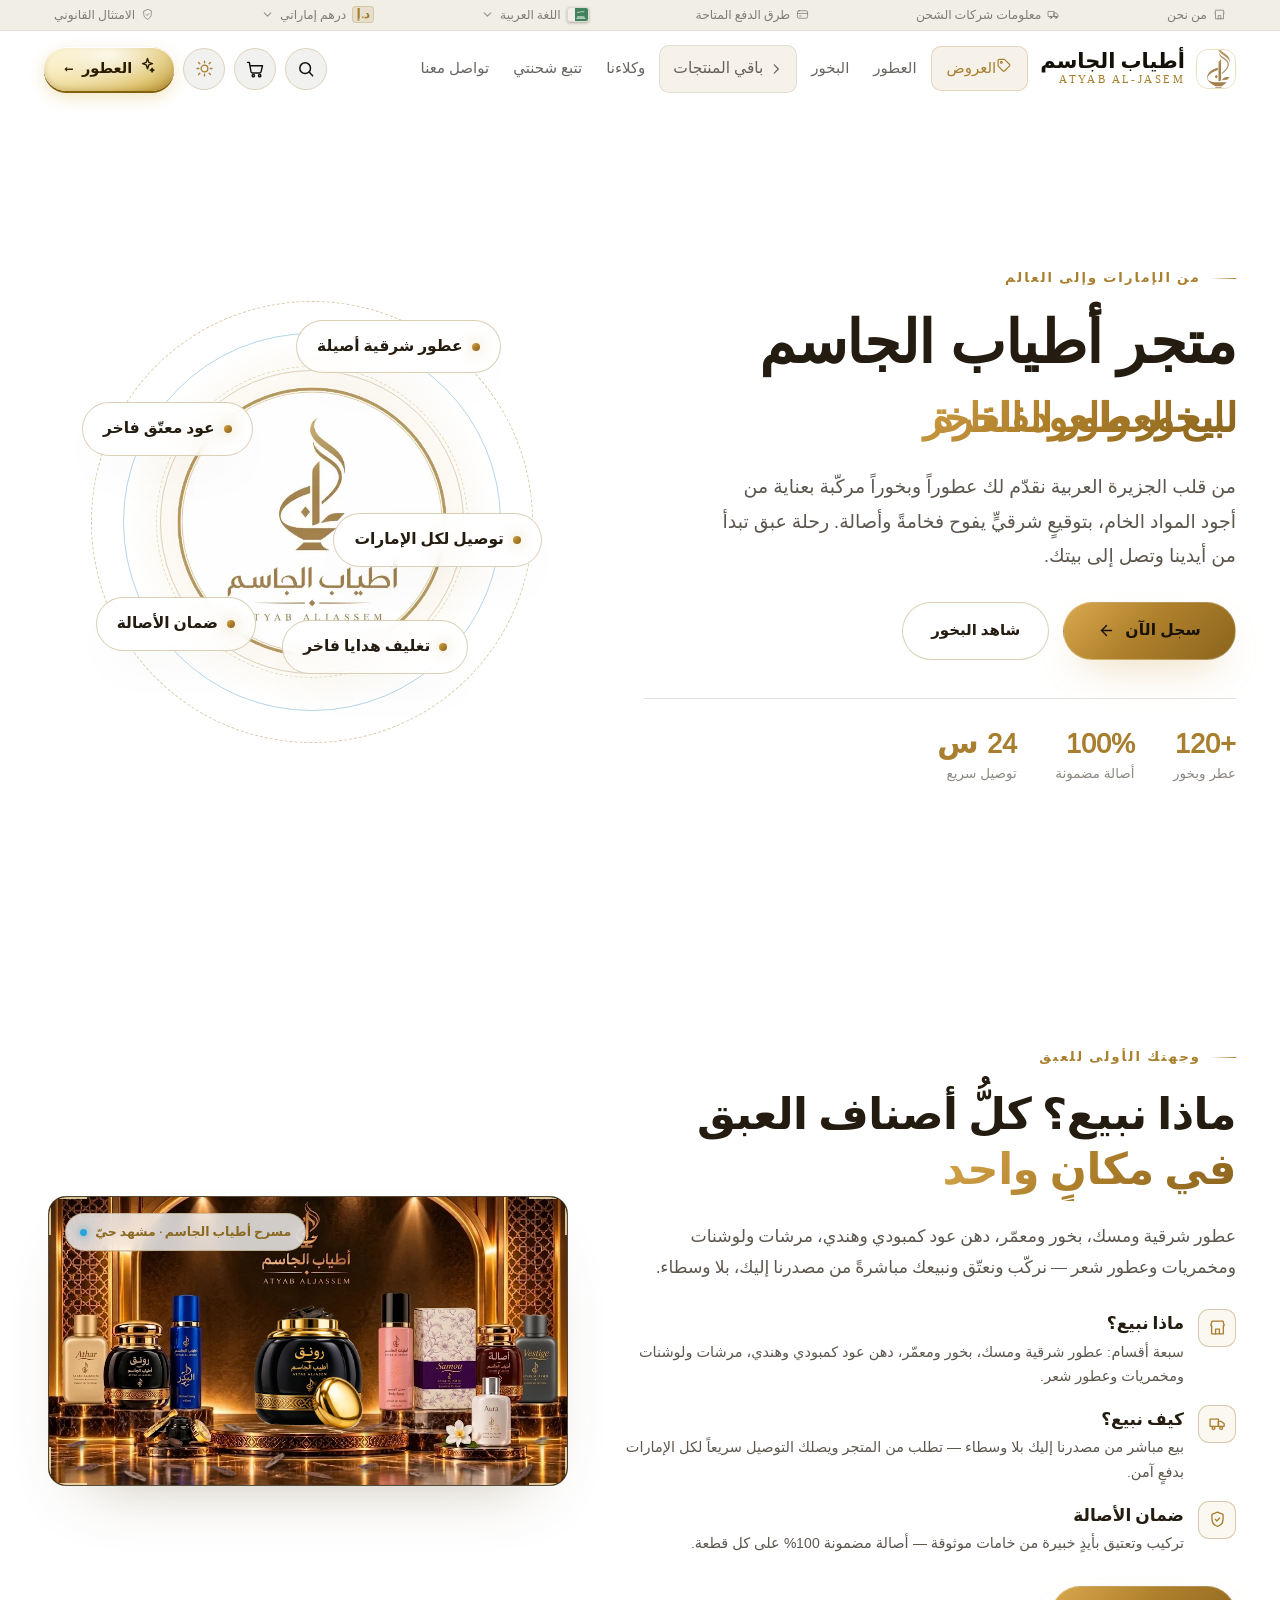
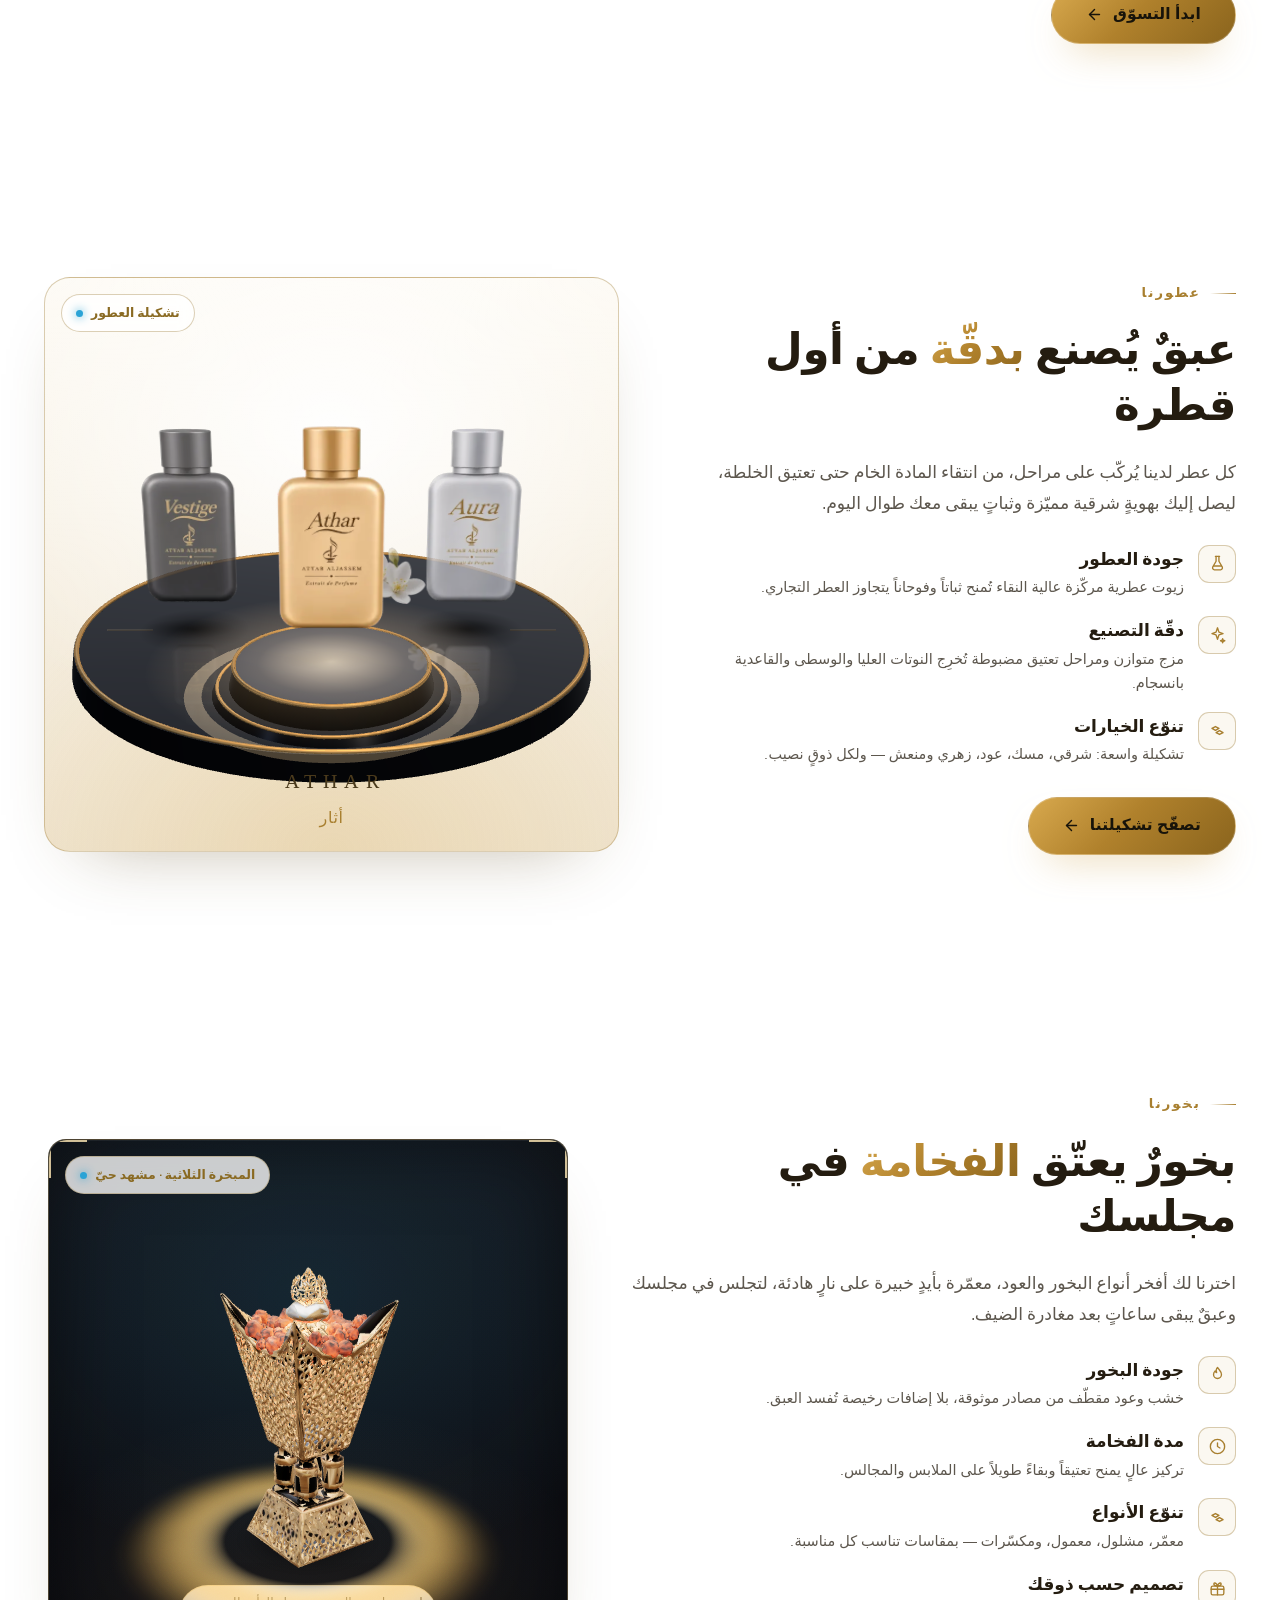
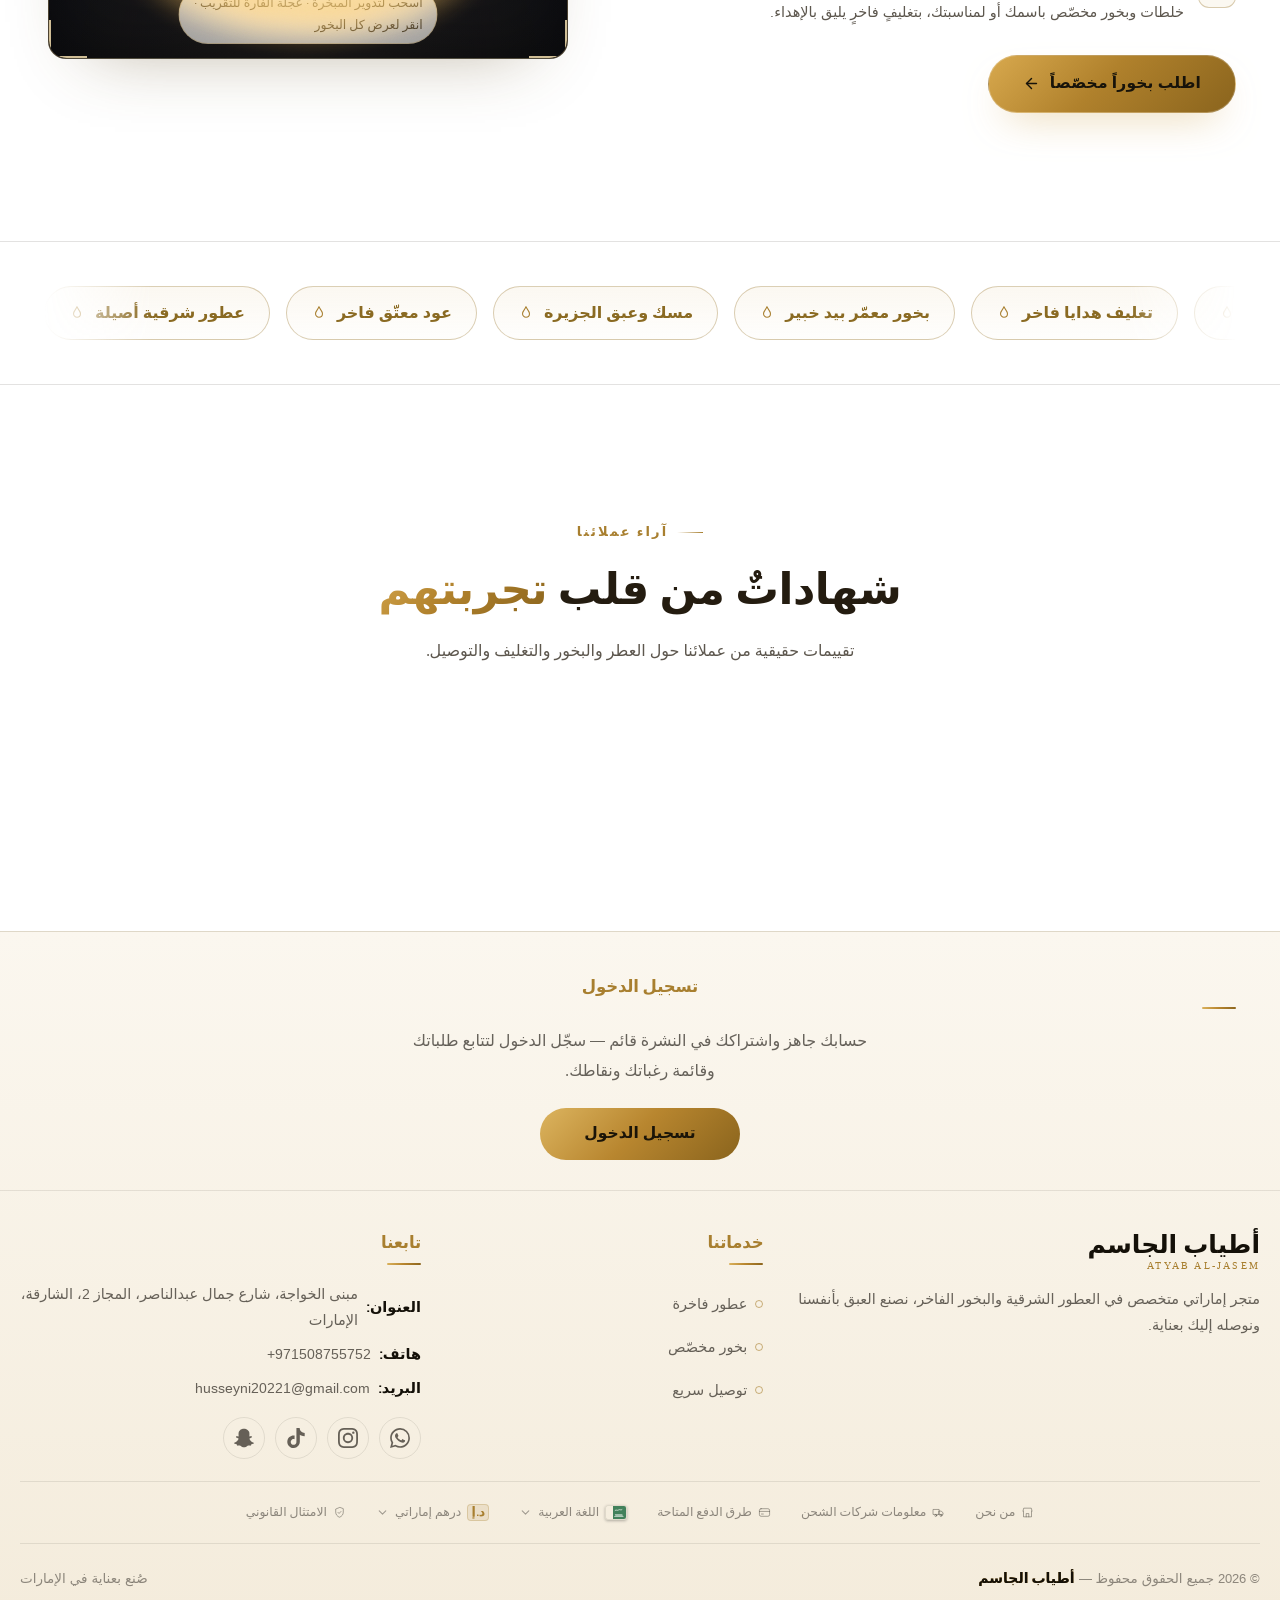
==== index.html @ c41969e3 "Add files via upload" ====
<!doctype html><html lang="ar" dir="rtl" data-theme="day"><head><meta charset="UTF-8"/><meta name="viewport" content="width=device-width,initial-scale=1,viewport-fit=cover"/><meta name="theme-color" content="#0d0d0f"/><meta name="referrer" content="strict-origin-when-cross-origin"/><meta http-equiv="Content-Security-Policy" content="default-src 'self'; script-src 'self' blob: https://accounts.google.com https://apis.google.com https://esm.sh 'unsafe-inline' 'wasm-unsafe-eval'; style-src 'self' https://fonts.googleapis.com 'unsafe-inline'; font-src 'self' https://fonts.gstatic.com data:; img-src 'self' data: blob: https://drive.google.com https://*.googleusercontent.com https://user.uploads.dev; connect-src 'self' blob: data: https://user.uploads.dev https://ankle-underwire-radish.ngrok-free.dev https://*.ngrok-free.dev https://accounts.google.com https://esm.sh https://fonts.googleapis.com https://fonts.gstatic.com; worker-src 'self' blob:; frame-src https://accounts.google.com; object-src 'none'; base-uri 'self'; form-action 'self'"/><link rel="icon" href="data:image/svg+xml,%3Csvg xmlns='http://www.w3.org/2000/svg' viewBox='0 0 64 64'%3E%3Crect width='64' height='64' rx='14' fill='%230d0d0f'/%3E%3Crect x='28' y='9' width='8' height='9' rx='2' fill='%23c8a24a'/%3E%3Ccircle cx='32' cy='36' r='17' fill='%23c8a24a'/%3E%3C/svg%3E"/><title>أطياب الجاسم — العطور والبخور</title><meta name="description" content="متجر أطياب الجاسم: عطور شرقية وبخور فاخر — تشكيلة العطور والبخور مع التفاصيل والأسعار والتقييمات وعربة التسوق."/><link rel="preconnect" href="https://fonts.googleapis.com"/><link rel="preconnect" href="https://fonts.gstatic.com" crossorigin/><link rel="dns-prefetch" href="https://user.uploads.dev"/><link rel="stylesheet" href="https://fonts.googleapis.com/css2?family=Amiri:wght@700&family=Cairo:wght@600;700;800&family=Tajawal:wght@700;800;900&display=swap" media="print" onload='this.media="all"'/><noscript><link rel="stylesheet" href="https://fonts.googleapis.com/css2?family=Amiri:wght@700&family=Cairo:wght@600;700;800&family=Tajawal:wght@700;800;900&display=swap"/></noscript><link rel="preload" as="image" type="image/webp" href="./home/atyab-circular-gold-480.webp" fetchpriority="high"/><script src="./atyab-config.js" defer="defer"></script><script>try{var __c=navigator&&navigator.connection||{},__weak=!!__c.saveData||/^(slow-2g|2g|3g)$/.test(__c.effectiveType||"")||navigator&&Number(navigator.hardwareConcurrency||8)<=4;__weak&&document.documentElement.classList.add("weak-device")}catch(a){}</script><script defer="defer" src="./static/js/main.a8f797b8.js"></script><link href="./static/css/main.27bf9f45.css" rel="stylesheet"></head><body><div id="root"><header class="site-header is-boot" aria-hidden="true" style="position:fixed;top:0;right:0;left:0;height:70px;height:var(--header-h,70px);z-index:50;pointer-events:none"></header><main class="main" style="padding-top:70px;padding-top:var(--header-h,70px)"><section class="view hm" id="homeView"><section id="homeHero" class="section hero" data-river="1"><div class="container hero-grid"><div class="hero-copy"><span class="eyebrow">من الإمارات وإلى العالم</span><h1><span class="brand-font">متجر أطياب الجاسم</span><br><span class="hero-rotator" id="heroRotator"><span class="rot-word active">لبيع العطور الفاخرة</span><span class="rot-word">للعطور الشرقية الأصيلة</span><span class="rot-word">للبخور والعود الفاخر</span><span class="rot-word">لعبقٍ يبقى في الذاكرة</span></span></h1><p class="hero-lead">من قلب الجزيرة العربية نقدّم لك عطوراً وبخوراً مركّبة بعناية من أجود المواد الخام، بتوقيعٍ شرقيٍّ يفوح فخامةً وأصالة. رحلة عبق تبدأ من أيدينا وتصل إلى بيتك.</p><div class="hero-actions"><a class="btn-primary" href="#/register">سجل الآن<svg viewBox="0 0 24 24" width="18" height="18" fill="none" stroke="currentColor" stroke-width="2" stroke-linecap="round" stroke-linejoin="round" aria-hidden="true" style="flex:none"><path d="M19 12H5"/><path d="m12 19-7-7 7-7"/></svg></a><a class="btn-ghost" href="#/incense">شاهد البخور</a></div><ul class="hero-stats"><li><b>+120</b><span>عطر وبخور</span></li><li><b>100%</b><span>أصالة مضمونة</span></li><li><b>24 س</b><span>توصيل سريع</span></li></ul></div><div class="hero-visual"><div class="orbit pa-logo"><figure class="hero-orb hero-orb--plain"><img width="480" height="480" decoding="async" fetchpriority="high" src="./home/atyab-circular-gold-480.webp" srcset="./home/atyab-circular-gold-480.webp 480w, ./home/atyab-circular-gold.webp 832w" sizes="(max-width: 700px) 75vw, 420px" alt="شعار أطياب الجاسم الدائري الذهبي"></figure></div></div></div></section></section></main></div></body></html>
---- static/css/main.27bf9f45.css ----
.events-banner{align-items:center;background:linear-gradient(90deg,#b30f4d,#e0332b 45%,#f59e0b);box-shadow:0 10px 26px -14px #b30f4dcc;color:#fff;display:flex;font-size:15px;font-weight:700;min-height:44px;overflow:hidden;padding:8px 12px 8px 46px;position:sticky;top:70px;top:var(--header-h,70px);z-index:996}.events-track{animation-iteration-count:infinite;animation-timing-function:linear;display:inline-flex;width:max-content;will-change:transform}.events-banner:hover .events-track{animation-play-state:paused}@keyframes events-slide-ltr{0%{transform:translateX(0)}to{transform:translateX(-50%)}}@keyframes events-slide-rtl{0%{transform:translateX(0)}to{transform:translateX(50%)}}.events-half{padding-inline-end:72px;text-shadow:0 1px 3px #00000073}.events-half,.events-unit{line-height:1.9;white-space:nowrap}.events-unit{font-size:inherit;font-weight:inherit;position:absolute;visibility:hidden}.events-sr{clip:rect(0 0 0 0);height:1px;overflow:hidden;position:absolute;white-space:nowrap;width:1px}.events-close{background:#00000047;border:1px solid #ffffffa6;border-radius:50%;color:#fff;cursor:pointer;display:grid;font-size:13px;height:30px;left:6px;line-height:1;padding:0;place-items:center;position:absolute;top:50%;transform:translateY(-50%);width:30px}.events-close:hover{background:#0000008c}@media (prefers-reduced-motion:reduce){.events-track{animation:none;flex-wrap:wrap;width:auto}.events-half:last-child,.events-unit{display:none}.events-half{white-space:normal}}@media (max-width:640px){.events-banner{font-size:13px;min-height:40px}}.sk-block{animation:sk-shimmer 1.4s ease-in-out infinite;background:linear-gradient(100deg,#1a1d24 30%,#2b303b 46%,#1a1d24 62%);background:linear-gradient(100deg,var(--surface,#1a1d24) 30%,var(--line,#2b303b) 46%,var(--surface,#1a1d24) 62%);background-size:200% 100%;border-radius:12px;display:block}.sk-round{border-radius:999px}.sk-circle{border-radius:50%}@keyframes sk-shimmer{0%{background-position:180% 0}to{background-position:-80% 0}}@media (prefers-reduced-motion:reduce){.sk-block{animation:none}}.sk-card{background:#14161c;background:var(--surface,#14161c);border:1px solid #2b303b;border:1px solid var(--line,#2b303b);border-radius:18px;overflow:hidden}.sk-card-media{border-radius:0;height:240px}.sk-card-body{grid-gap:10px;display:grid;gap:10px;padding:14px}.sk-line{height:14px}.sk-line.short{width:55%}.sk-line.tiny{height:12px;width:35%}.sk-btn{border-radius:999px;height:42px}.sk-offer{grid-gap:26px;background:#14161c;background:var(--surface,#14161c);border:1px solid #2b303b;border:1px solid var(--line,#2b303b);border-radius:22px;display:grid;gap:26px;grid-template-columns:1.2fr 1fr;margin-bottom:26px;padding:26px}.sk-offer-title{height:26px;width:70%}.sk-offer-media{height:300px}@media (max-width:820px){.sk-offer{grid-template-columns:1fr}.sk-offer-media{height:220px}}.sk-carrier,.sk-pay{grid-gap:12px;background:#14161c;background:var(--surface,#14161c);border:1px solid #2b303b;border:1px solid var(--line,#2b303b);border-radius:18px;display:grid;gap:12px;margin-bottom:16px;padding:20px}.sk-row{align-items:center;display:flex;gap:12px}.sk-avatar{flex:none;height:44px;width:44px}.sk-hero{grid-gap:26px;align-items:center;display:grid;gap:26px;grid-template-columns:1.2fr 1fr;padding:40px 0}.sk-orb{height:min(340px,70vw);margin-inline:auto;width:min(340px,70vw)}@media (max-width:820px){.sk-hero{grid-template-columns:1fr}}.sk-showcase{grid-gap:26px;display:grid;gap:26px;grid-template-columns:1fr 1.2fr;padding:30px 0}@media (max-width:820px){.sk-showcase{grid-template-columns:1fr}}.sk-reviews{grid-gap:16px;display:grid;gap:16px;grid-template-columns:repeat(3,1fr)}@media (max-width:820px){.sk-reviews{grid-template-columns:1fr}}.sk-review{height:150px}.of-empty{color:inherit;padding:60px 20px;text-align:center}.of-empty p{font-size:1.1rem;margin:0}.img-skeleton{animation:sk-shimmer 1.4s ease-in-out infinite;background:linear-gradient(100deg,#1a1d24 30%,#2b303b 46%,#1a1d24 62%);background:linear-gradient(100deg,var(--surface,#1a1d24) 30%,var(--line,#2b303b) 46%,var(--surface,#1a1d24) 62%);background-size:200% 100%;border-radius:12px;display:block}@media (prefers-reduced-motion:reduce){.img-skeleton{animation:none}}.sk-mk-who{align-items:center;background:#14161c;background:var(--surface,#14161c);border:1px solid #2b303b;border:1px solid var(--line,#2b303b);border-radius:18px;display:flex;padding:20px}.sk-mk-stats,.sk-mk-who{gap:14px;margin-bottom:16px}.sk-mk-stats{grid-gap:14px;display:grid;grid-template-columns:repeat(3,1fr)}@media (max-width:700px){.sk-mk-stats{grid-template-columns:1fr}}.sk-mk-stat{border-radius:18px;height:92px}.sk-mk-table{grid-gap:12px;background:#14161c;background:var(--surface,#14161c);border:1px solid #2b303b;border:1px solid var(--line,#2b303b);border-radius:18px;display:grid;gap:12px;padding:18px}.sk-mk-thead{height:20px;width:38%}.sk-mk-trow{align-items:center;display:flex;gap:12px}.sk-track{grid-gap:12px;background:#14161c;background:var(--surface,#14161c);border:1px solid #2b303b;border:1px solid var(--line,#2b303b);border-radius:18px;display:grid;gap:12px;padding:20px}.sk-track-bar{border-radius:999px;height:30px}.sk-hrow{align-items:center;background:#14161c;background:var(--surface,#14161c);border:1px solid #2b303b;border:1px solid var(--line,#2b303b);border-radius:16px;display:flex;gap:12px;margin-bottom:12px;padding:14px 16px}.sk-field{border-radius:12px;height:48px}@font-face{ascent-override:79.72%;descent-override:29.70%;font-family:Atyab Head Fallback;line-gap-override:0%;size-adjust:127.95%;src:local("Arial"),local("Helvetica Neue"),local("Liberation Sans"),local("Roboto"),local("Segoe UI");unicode-range:u+06??,u+0750-077f,u+08a0-08ff,u+fb50-fdff,u+fe70-feff}@font-face{ascent-override:114.77%;descent-override:42.76%;font-family:Atyab Head Fallback;line-gap-override:0%;size-adjust:88.87%;src:local("Arial"),local("Helvetica Neue"),local("Liberation Sans"),local("Roboto"),local("Segoe UI");unicode-range:u+0000-05ff,u+0700-074f,u+0780-089f,u+0900-fb4f,u+fe00-fe6f,u+ff00-10ffff}@font-face{ascent-override:102.55%;descent-override:44.96%;font-family:Atyab Body Fallback;line-gap-override:0%;size-adjust:126.77%;src:local("Arial"),local("Helvetica Neue"),local("Liberation Sans"),local("Roboto"),local("Segoe UI");unicode-range:u+06??,u+0750-077f,u+08a0-08ff,u+fb50-fdff,u+fe70-feff}@font-face{ascent-override:138.89%;descent-override:60.90%;font-family:Atyab Body Fallback;line-gap-override:0%;size-adjust:93.60%;src:local("Arial"),local("Helvetica Neue"),local("Liberation Sans"),local("Roboto"),local("Segoe UI");unicode-range:u+0000-05ff,u+0700-074f,u+0780-089f,u+0900-fb4f,u+fe00-fe6f,u+ff00-10ffff}@font-face{ascent-override:111.45%;descent-override:62.69%;font-family:Atyab Deco Fallback;line-gap-override:0%;size-adjust:100.49%;src:local("Times New Roman"),local("Georgia"),local("Liberation Serif"),local("Naskh"),local("Noto Naskh Arabic");unicode-range:u+06??,u+0750-077f,u+08a0-08ff,u+fb50-fdff,u+fe70-feff}@font-face{ascent-override:113.43%;descent-override:63.80%;font-family:Atyab Deco Fallback;line-gap-override:0%;size-adjust:98.74%;src:local("Times New Roman"),local("Georgia"),local("Liberation Serif"),local("Naskh"),local("Noto Naskh Arabic");unicode-range:u+0000-05ff,u+0700-074f,u+0780-089f,u+0900-fb4f,u+fe00-fe6f,u+ff00-10ffff}:root{--bg:#fff;--bg-soft:#fbf9f4;--surface:#fff;--surface-2:#faf7f1;--card-bg:#fff;--media-bg:linear-gradient(180deg,#fdfbf6,#f3eee3);--header-bg:#ffffffdb;--overlay-bg:hsla(0,0%,100%,.985);--footer-bg:linear-gradient(180deg,#fbf7ef,#f4ecdc);--scrim:#14100a6b;--panel:rgba(20,16,10,.035);--panel-2:#14100a0f;--glass:#ffffffdb;--ink:#141008;--fg:#141008;--muted:#14100aa3;--muted-2:#14100a75;--gold:#a87f2f;--gold-2:#c9a24a;--gold-3:#8a641d;--gold-grad:linear-gradient(135deg,#dcb45f,#b8862f 48%,#8a641d);--gold-soft:#a87f2f1a;--on-gold:#1a1408;--line:#a87f2f42;--line-soft:#14100a17;--badge-bg:#141008;--badge-fg:#fff;--heart:#c4423c;--price-now:#1e7a45;--price-old:#c4423c;--save-bg:#1e7a451a;--save-line:#1e7a454d;--stock-ok:#1e7a45;--stock-low:#c98a1f;--stock-out:#c4423c;--stock-track:#14100a17;--font-head:"Tajawal","Cairo","Atyab Head Fallback",system-ui,-apple-system,"Segoe UI",sans-serif;--font-body:"Cairo","Tajawal","Atyab Body Fallback",system-ui,-apple-system,"Segoe UI",sans-serif;--font-deco:"Amiri","Atyab Deco Fallback",Georgia,serif;--header-h:70px;--max:1240px;--radius:18px;--shadow:0 30px 70px -46px #5e481c80;--shadow-card:0 20px 44px -36px #5e481c6b;color-scheme:light}html[data-theme=night]{--bg:#08090d;--bg-soft:#0d1017;--surface:#0f1218;--surface-2:#12161f;--card-bg:linear-gradient(180deg,hsla(0,0%,100%,.055),#ffffff05);--media-bg:linear-gradient(180deg,#12161fe6,#090a0ef2);--header-bg:#08090dd6;--overlay-bg:rgba(8,9,13,.975);--footer-bg:linear-gradient(180deg,#0a0c12,#06070a);--scrim:#0009;--panel:#ffffff0a;--panel-2:#ffffff12;--glass:#0e1118db;--ink:#f5f2ea;--fg:#f5f2ea;--muted:#f5f2eaa3;--muted-2:#f5f2ea70;--gold:#d9b877;--gold-2:#f4dfae;--gold-3:#a9812f;--gold-grad:linear-gradient(135deg,#f6e3b4,#d9b877 42%,#a9812f);--gold-soft:#d9b8771f;--on-gold:#17130a;--line:#d9b87733;--line-soft:#ffffff17;--badge-bg:linear-gradient(135deg,#f6e3b4,#d9b877 45%,#a9812f);--badge-fg:#17130a;--heart:#e2564f;--price-now:#6cc98d;--price-old:#ef8b83;--save-bg:#6cc98d21;--save-line:#6cc98d4d;--stock-ok:#6cc98d;--stock-low:#e2b45f;--stock-out:#ef8b83;--stock-track:#ffffff1f;--shadow:0 30px 80px -34px #000000d9;--shadow-card:0 26px 60px -40px #000000e6;color-scheme:dark}*{box-sizing:border-box}html:not(.ready) *,html:not(.ready) :after,html:not(.ready) :before{transition:none!important}body,html{background:#fff;background:var(--bg);direction:rtl;margin:0;padding:0;text-align:right}html{-webkit-text-size-adjust:100%;scroll-behavior:smooth}body{-webkit-font-smoothing:antialiased;color:#141008;color:var(--fg);font-family:Cairo,Tajawal,Atyab Body Fallback,system-ui,-apple-system,Segoe UI,sans-serif;font-family:var(--font-body);font-weight:400;line-height:1.8;overflow-x:hidden;text-rendering:optimizeLegibility;transition:background-color .35s ease,color .35s ease}img{display:block;max-width:100%}h1,h2,h3,h4,h5,h6{color:#141008;color:var(--fg);font-family:Tajawal,Cairo,Atyab Head Fallback,system-ui,-apple-system,Segoe UI,sans-serif;font-family:var(--font-head);font-weight:700;letter-spacing:-.01em;line-height:1.28;margin:0 0 .4em}p{margin:0 0 1em}a{text-decoration:none;transition:color .3s ease,opacity .3s ease}a,button{color:inherit}button{font:inherit}::selection{background:#a87f2f47;color:#141008;color:var(--ink)}:focus-visible{border-radius:6px;outline:2px solid #a87f2f;outline:2px solid var(--gold);outline-offset:3px}.container{margin:0 auto;max-width:1240px;max-width:var(--max);padding:0 24px;width:100%}.sr-only{clip:rect(0 0 0 0);border:0;clip-path:inset(50%);height:1px;margin:-1px;overflow:hidden;padding:0;position:absolute;white-space:nowrap;width:1px}.main{padding-top:70px;padding-top:var(--header-h);position:relative}.eyebrow{align-items:center;color:#a87f2f;color:var(--gold);display:inline-flex;font-family:Tajawal,Cairo,Atyab Head Fallback,system-ui,-apple-system,Segoe UI,sans-serif;font-family:var(--font-head);font-size:13px;font-weight:600;gap:9px;letter-spacing:.16em;margin:0 0 14px;text-transform:uppercase}.eyebrow:before{background:linear-gradient(90deg,#0000,#a87f2f);background:linear-gradient(90deg,#0000,var(--gold));content:"";height:1px;width:26px}.gold-text{background:linear-gradient(135deg,#dcb45f,#b8862f 48%,#8a641d);background:var(--gold-grad);-webkit-background-clip:text;background-clip:text;color:#0000}.btn-primary{align-items:center;background:linear-gradient(135deg,#dcb45f,#b8862f 48%,#8a641d);background:var(--gold-grad);border:0;border-radius:999px;box-shadow:0 18px 40px -20px #a87f2fcc;color:#1a1408;color:var(--on-gold);cursor:pointer;display:inline-flex;font-family:Tajawal,Cairo,Atyab Head Fallback,system-ui,-apple-system,Segoe UI,sans-serif;font-family:var(--font-head);font-size:15px;font-weight:700;gap:10px;justify-content:center;padding:13px 30px;transition:transform .3s ease,filter .3s ease,box-shadow .3s ease}.btn-primary:hover{filter:brightness(1.06);transform:translateY(-2px)}.btn-primary svg{height:17px;width:17px}.btn-ghost{align-items:center;background:#fff;background:var(--surface);border:1px solid #a87f2f42;border:1px solid var(--line);border-radius:999px;color:#141008;color:var(--fg);cursor:pointer;display:inline-flex;font-family:Tajawal,Cairo,Atyab Head Fallback,system-ui,-apple-system,Segoe UI,sans-serif;font-family:var(--font-head);font-size:15px;font-weight:600;gap:10px;justify-content:center;padding:12px 26px;transition:border-color .3s ease,background .3s ease,transform .3s ease}.btn-ghost:hover{background:#a87f2f1a;background:var(--gold-soft);border-color:#a87f2f;border-color:var(--gold);transform:translateY(-2px)}.header{border-bottom:1px solid #0000;left:0;padding:14px 0;position:fixed;right:0;top:0;transition:background .4s ease,box-shadow .4s ease;z-index:997}.header.scrolled{backdrop-filter:blur(16px);-webkit-backdrop-filter:blur(16px);background:#ffffffdb;background:var(--header-bg);border-bottom-color:#14100a17;border-bottom-color:var(--line-soft);box-shadow:0 18px 40px -34px #14100ab3}.header-inner{gap:18px}.header-inner,.logo{align-items:center;display:flex}.logo{gap:11px}.logo-mark{background:#a87f2f1a;background:var(--gold-soft);border:1px solid #a87f2f42;border:1px solid var(--line);border-radius:12px;color:#a87f2f;color:var(--gold);display:grid;flex:0 0 auto;height:40px;place-items:center;width:40px}.logo-mark svg{height:21px;width:21px}.logo-mark--emblem{background:#0000;border-color:#d9b87773;overflow:hidden;padding:0}.logo-mark--emblem img{display:block;height:48px;margin:-7px 0 0 5px;width:25px}.logo-img{background:#fff;border-radius:11px;display:block;flex:0 0 auto;height:42px;width:auto}.logo-img--footer{border-radius:14px;height:64px}.sitename{color:#141008;color:var(--fg);font-family:Tajawal,Cairo,Atyab Head Fallback,system-ui,-apple-system,Segoe UI,sans-serif;font-family:var(--font-head);font-size:21px;font-weight:700;line-height:1.1}.sitename small{color:#a87f2f;color:var(--gold);display:block;font-family:Amiri,Atyab Deco Fallback,Georgia,serif;font-family:var(--font-deco);font-size:11px;font-weight:400;letter-spacing:.22em;margin-top:2px}.navmenu ul{align-items:center;display:flex;gap:4px;list-style:none;margin:0;padding:0}.navmenu a{border-radius:10px;color:#14100aa3;color:var(--muted);cursor:pointer;display:block;font-family:Tajawal,Cairo,Atyab Head Fallback,system-ui,-apple-system,Segoe UI,sans-serif;font-family:var(--font-head);font-size:15.5px;font-weight:500;padding:9px 13px;position:relative}.navmenu a:hover{color:#141008;color:var(--fg)}.navmenu a.active,.navmenu a.nav-offers.active,.navmenu a.nav-offers:hover{color:#a87f2f;color:var(--gold)}.navmenu a.nav-offers.active:after{display:none}.navmenu a.active:after{background:linear-gradient(135deg,#dcb45f,#b8862f 48%,#8a641d);background:var(--gold-grad);border-radius:2px;bottom:2px;content:"";height:1.5px;left:13px;position:absolute;right:13px}.navmenu a[aria-disabled=true]{cursor:default}.navmenu a[aria-disabled=true]:hover{color:#14100aa3;color:var(--muted)}.header-tools{align-items:center;display:flex;gap:9px;margin-inline-start:auto;position:relative;z-index:10}.tool-btn{background:#14100a0f;background:var(--panel-2);border:1px solid #a87f2f42;border:1px solid var(--line);border-radius:50%;color:#141008;color:var(--fg);cursor:pointer;display:grid;flex:0 0 auto;height:42px;padding:0;place-items:center;position:relative;transition:background .3s ease,border-color .3s ease,color .3s ease,transform .3s ease;width:42px}.tool-btn:hover{background:#a87f2f1a;background:var(--gold-soft);border-color:#a87f2f;border-color:var(--gold);color:#a87f2f;color:var(--gold);transform:translateY(-2px)}.tool-btn:active{transform:translateY(0) scale(.96)}.tool-btn svg{height:20px;width:20px}.tool-badge{background:linear-gradient(135deg,#dcb45f,#b8862f 48%,#8a641d);background:var(--gold-grad);border-radius:999px;box-shadow:0 6px 14px -6px #14100a99;color:#1a1408;color:var(--on-gold);font-family:Tajawal,Cairo,Atyab Head Fallback,system-ui,-apple-system,Segoe UI,sans-serif;font-family:var(--font-head);font-size:11.5px;font-weight:700;height:19px;inset-inline-start:-3px;line-height:19px;min-width:19px;padding:0 5px;position:absolute;text-align:center;top:-3px}.theme-toggle{appearance:none;background:#14100a0f;background:var(--panel-2);border:1px solid #a87f2f42;border:1px solid var(--line);border-radius:50%;color:#a87f2f;color:var(--gold);cursor:pointer;display:grid;flex:0 0 auto;height:42px;padding:0;place-items:center;transition:background .3s ease,border-color .3s ease,transform .3s ease;width:42px}.theme-toggle:hover{background:#a87f2f1a;background:var(--gold-soft);border-color:#a87f2f;border-color:var(--gold);transform:translateY(-2px)}.theme-toggle:active{transform:translateY(0) scale(.96)}.theme-toggle .ico{grid-area:1/1;height:19px;transition:opacity .35s ease,transform .45s cubic-bezier(.2,.8,.2,1);width:19px}.theme-toggle .ico-moon{opacity:1;transform:none}.theme-toggle .ico-sun{opacity:0;transform:rotate(-90deg) scale(.6)}html[data-theme=day] .theme-toggle .ico-moon{opacity:0;transform:rotate(90deg) scale(.6)}html[data-theme=day] .theme-toggle .ico-sun{opacity:1;transform:none}.btn-getstarted{background:linear-gradient(135deg,#dcb45f,#b8862f 48%,#8a641d);background:var(--gold-grad);border-radius:999px;box-shadow:0 14px 30px -18px #a87f2fd9;color:#1a1408;color:var(--on-gold);flex:0 0 auto;font-family:Tajawal,Cairo,Atyab Head Fallback,system-ui,-apple-system,Segoe UI,sans-serif;font-family:var(--font-head);font-size:14.5px;font-weight:700;padding:10px 24px;white-space:nowrap}.btn-getstarted:hover{filter:brightness(1.07)}.btn-getstarted.is-account{align-items:center;display:inline-flex;gap:8px}.btn-getstarted.is-account svg{flex:0 0 auto;height:17px;width:17px}.atyab-gold-btn{align-items:center;animation:atyabGoldFlow 8s ease infinite;background:linear-gradient(135deg,#fff3c4,#d4af37 30%,#8a5a00 50%,#ffe9a0 70%,#b8860b);background-size:250% 250%;border:none;border-radius:100px;box-shadow:inset 0 1px 0 #fff,inset 0 -2px 6px #7846004d,0 6px 16px #d4af3752,0 2px 0 #6b4a00;color:#2b1d00;cursor:pointer;display:inline-flex;flex:0 0 auto;font-family:Tajawal,Cairo,Atyab Head Fallback,system-ui,-apple-system,Segoe UI,sans-serif;font-family:var(--font-head);font-size:14.5px;font-weight:900;gap:7px;justify-content:center;overflow:hidden;padding:9px 18px;position:relative;text-decoration:none;transition:transform .15s ease,filter .2s ease;white-space:nowrap}.atyab-gold-btn:hover{filter:brightness(1.07);filter:brightness(1.06)}.atyab-gold-btn:active{transform:scale(.96)}@keyframes atyabGoldFlow{0%,to{background-position:0 50%}50%{background-position:100% 50%}}.atyab-gold-btn:before{animation:atyabSweep 3.5s ease infinite;background:linear-gradient(100deg,#0000,#ffffff8c,#0000);bottom:0;content:"";left:0;pointer-events:none;position:absolute;top:0;transform:translateX(-114%) skewX(-20deg);width:35%}@keyframes atyabSweep{0%{transform:translateX(-114%) skewX(-20deg)}25%,to{transform:translateX(371%) skewX(-20deg)}}.atyab-gold-btn:after{background:radial-gradient(180px 80px at 50% 20%,#ffffffd9,#0000 60%);content:"";inset:0;pointer-events:none;position:absolute}.atyab-gold-btn svg{animation:atyabSparkTwinkle 2.6s ease-in-out infinite;height:17px;position:relative;width:17px;z-index:1}@keyframes atyabSparkTwinkle{0%,to{opacity:1;transform:scale(1) rotate(0deg)}50%{opacity:.85;transform:scale(1.25) rotate(15deg)}}.atyab-gold-arrow{animation:atyabArrowNudge 1.8s ease-in-out infinite;font-weight:900;line-height:1;position:relative;z-index:1}@keyframes atyabArrowNudge{0%,to{transform:translateX(0)}50%{transform:translateX(-3px)}}.atyab-gold-btn span{position:relative;z-index:1}@media (max-width:560px){.atyab-gold-btn{font-size:13.5px;gap:6px;padding:8px 15px}.atyab-gold-btn svg{height:15px;width:15px}}.promo-nav-wrap{display:flex;justify-content:center;padding:10px 0 26px}.mobile-nav-toggle{background:#14100a0f;background:var(--panel-2);border:1px solid #a87f2f42;border:1px solid var(--line);border-radius:12px;color:#141008;color:var(--fg);cursor:pointer;display:none;flex:0 0 auto;height:44px;place-items:center;width:44px}.mobile-nav-toggle svg{height:22px;width:22px}.nav-drawer-head,.nav-drawer-tools{display:none}.nav-backdrop{background:#0f0c0861;border:0;cursor:default;margin:0;padding:0;transition:opacity .35s ease,visibility .35s;z-index:1}.nav-backdrop,.screen{inset:0;opacity:0;position:fixed;visibility:hidden}.screen{align-items:flex-start;display:flex;justify-content:center;padding:88px 16px 24px;padding:calc(var(--header-h) + 18px) 16px 24px;pointer-events:none;transition:opacity .28s ease,visibility .28s ease;z-index:1000}.screen.is-open{opacity:1;pointer-events:auto;visibility:visible}.screen-backdrop{backdrop-filter:blur(6px);-webkit-backdrop-filter:blur(6px);background:#14100a6b;background:var(--scrim);border:0;cursor:pointer;inset:0;padding:0;position:absolute}.screen-panel{background:#fff;background:var(--surface);border:1px solid #a87f2f42;border:1px solid var(--line);border-radius:22px;box-shadow:0 30px 70px -46px #5e481c80;box-shadow:var(--shadow);max-height:calc(100vh - 114px);max-height:calc(100vh - var(--header-h) - 44px);overflow:auto;position:relative;transform:translateY(-12px) scale(.985);transition:transform .34s cubic-bezier(.2,.8,.2,1);width:min(660px,100%)}.screen.is-open .screen-panel{transform:none}.screen-head{align-items:center;border-bottom:1px solid #14100a17;border-bottom:1px solid var(--line-soft);display:flex;gap:14px;padding:18px 22px}.screen-head h2{flex:1 1;font-size:19px;margin:0}.screen-close{background:#fff;background:var(--surface);border:1px solid #a87f2f42;border:1px solid var(--line);border-radius:50%;color:#14100aa3;color:var(--muted);cursor:pointer;display:grid;flex:0 0 auto;height:38px;padding:0;place-items:center;transition:.3s ease;width:38px}.screen-close:hover{background:#a87f2f1a;background:var(--gold-soft);border-color:#a87f2f;border-color:var(--gold);color:#a87f2f;color:var(--gold)}.screen-close svg{height:17px;width:17px}.screen-body{padding:22px}.screen-search{background:#faf7f1;background:var(--surface-2);border:1px solid #a87f2f42;border:1px solid var(--line);border-radius:999px;display:flex;gap:8px;padding:7px;transition:border-color .3s ease}.screen-search:focus-within{border-color:#a87f2f;border-color:var(--gold)}.screen-search input{background:#0000;border:0;color:#141008;color:var(--ink);flex:1 1;font-family:Cairo,Tajawal,Atyab Body Fallback,system-ui,-apple-system,Segoe UI,sans-serif;font-family:var(--font-body);font-size:15px;min-width:0;outline:none;padding:10px 18px}.screen-search input::placeholder{color:#14100a75;color:var(--muted-2)}.screen-search button{background:linear-gradient(135deg,#dcb45f,#b8862f 48%,#8a641d);background:var(--gold-grad);border:0;border-radius:999px;color:#1a1408;color:var(--on-gold);cursor:pointer;font-family:Tajawal,Cairo,Atyab Head Fallback,system-ui,-apple-system,Segoe UI,sans-serif;font-family:var(--font-head);font-size:14.5px;font-weight:700;padding:11px 24px;transition:filter .3s ease}.screen-search button:hover{filter:brightness(1.07)}.screen-note{background:#a87f2f1a;background:var(--gold-soft);border:1px dashed #a87f2f42;border:1px dashed var(--line);border-radius:14px;color:#14100aa3;color:var(--muted);font-size:13.5px;line-height:1.9;margin:16px 0 0;padding:14px 18px}.screen-empty{padding:20px 10px 8px;text-align:center}.screen-empty svg{color:#a87f2f;color:var(--gold);height:58px;margin:0 auto 14px;opacity:.85;width:58px}.screen-empty h3{font-size:18px;margin-bottom:6px}.screen-empty p{color:#14100aa3;color:var(--muted);font-size:14.5px;margin-bottom:20px}.toast{background:#141008;background:var(--ink);border-radius:999px;inset-inline:0;bottom:26px;box-shadow:0 24px 50px -26px #14100ab3;color:#fff;color:var(--bg);font-family:Tajawal,Cairo,Atyab Head Fallback,system-ui,-apple-system,Segoe UI,sans-serif;font-family:var(--font-head);font-size:14.5px;font-weight:600;margin:0 auto;max-width:min(90vw,420px);opacity:0;padding:12px 22px;pointer-events:none;position:fixed;text-align:center;transform:translateY(14px);transition:opacity .3s ease,transform .3s ease;width:max-content;z-index:1100}html[data-theme=night] .toast{background:linear-gradient(135deg,#dcb45f,#b8862f 48%,#8a641d);background:var(--gold-grad);color:#1a1408;color:var(--on-gold)}.toast.is-on{opacity:1;transform:none}@media (max-width:1400px){.header-inner{gap:12px}.navmenu a{font-size:15px;padding:9px 10px}}@media (max-width:1220px){.btn-getstarted{display:none}.mobile-nav-toggle{display:grid}.header-tools--bar,.header-tools--guest{gap:7px}.header-tools--guest .btn-getstarted{align-items:center;display:inline-flex;font-size:13.5px;padding:9px 18px}.header-tools--guest .atyab-gold-btn{align-items:center;display:inline-flex;font-size:13px;padding:8px 15px}.navmenu>ul{align-items:stretch;backdrop-filter:blur(22px);-webkit-backdrop-filter:blur(22px);background:hsla(0,0%,100%,.985);background:var(--overlay-bg);background:color-mix(in srgb,hsla(0,0%,100%,.985) 76%,#0000);background:color-mix(in srgb,var(--overlay-bg) 76%,#0000);border-bottom-left-radius:0;border-bottom-right-radius:18px;border-inline-end:1px solid #14100a17;border-inline-end:1px solid var(--line-soft);border-top-left-radius:0;border-top-right-radius:18px;bottom:0;flex-direction:column;gap:6px;left:0;margin:0;max-width:92vw;opacity:0;overflow-y:auto;padding:12px 20px 24px;position:fixed;right:auto;text-align:right;top:0;transform:translateX(-56px);transition:opacity .45s ease,transform .55s cubic-bezier(.22,.9,.28,1),visibility .55s;visibility:hidden;width:min(76vw,340px)}.navmenu a{border-bottom:1px solid #14100a17;border-bottom:1px solid var(--line-soft);border-radius:0;font-size:19px;padding:14px 16px;text-align:right}.navmenu .nav-login-li{list-style:none;padding:12px 0 6px}.navmenu a.nav-login-btn{align-items:center;border-bottom:none;border-radius:999px;display:inline-flex;font-size:16px;font-weight:800;justify-content:center;padding:13px 18px;text-align:center;width:100%}.nav-drawer-tools{align-items:center;border-bottom:1px solid #14100a17!important;border-bottom:1px solid var(--line-soft)!important;display:flex!important;gap:10px;list-style:none;margin-top:0;padding:2px 4px 14px}.nav-drawer-tools .theme-toggle,.nav-drawer-tools .tool-btn{flex:0 0 auto;height:44px;width:44px}.nav-drawer-head{align-items:center;border-bottom:1px solid #14100a17;border-bottom:1px solid var(--line-soft);display:flex;gap:10px;justify-content:space-between;list-style:none;padding:2px 4px 12px}.nav-drawer-brand{align-items:center;display:inline-flex;gap:9px}.nav-drawer-head .logo-mark{border-radius:10px;height:34px;width:34px}.nav-drawer-head .logo-mark--emblem img{height:30px;margin:0;width:20px}.nav-drawer-head .sitename{font-size:15px}.nav-drawer-head .sitename small{font-size:8px}.nav-drawer-close{background:#14100a0f;background:var(--panel-2);border:1px solid #a87f2f42;border:1px solid var(--line);border-radius:50%;color:#141008;color:var(--fg);cursor:pointer;display:grid;flex:0 0 auto;height:40px;place-items:center;width:40px}.nav-drawer-close:hover{border-color:#a87f2f;border-color:var(--gold);color:#a87f2f;color:var(--gold)}.nav-drawer-close svg{height:19px;width:19px}.navmenu>ul>li{opacity:0;transform:translateX(-18px);transition:opacity .3s ease,transform .38s ease}body.nav-open .navmenu>ul>li{opacity:1;transform:none}body.nav-open .navmenu>ul>li:first-child{transition-delay:.05s}body.nav-open .navmenu>ul>li:nth-child(2){transition-delay:.08s}body.nav-open .navmenu>ul>li:nth-child(3){transition-delay:.11s}body.nav-open .navmenu>ul>li:nth-child(4){transition-delay:.14s}body.nav-open .navmenu>ul>li:nth-child(5){transition-delay:.17s}body.nav-open .navmenu>ul>li:nth-child(6){transition-delay:.2s}body.nav-open .navmenu>ul>li:nth-child(7){transition-delay:.23s}body.nav-open .navmenu>ul>li:nth-child(8){transition-delay:.26s}body.nav-open .navmenu>ul>li:nth-child(9){transition-delay:.29s}body.nav-open .nav-backdrop{opacity:1;visibility:visible}body.nav-open .navmenu>ul{z-index:20}.navmenu a.nav-offers{justify-content:flex-start;text-align:left}html[dir=rtl] .navmenu a.nav-offers{justify-content:flex-end}#navToggle{position:relative}.nav-toggle-badge{inset-inline-start:-5px;top:-5px}.navmenu a.active:after{display:none}.navmenu{order:3}body.nav-open{overflow:hidden}body.nav-open .navmenu>ul{opacity:1;transform:none;visibility:visible}body.nav-open .logo,body.nav-open .mobile-nav-toggle{position:relative;z-index:10}body.nav-open .header{backdrop-filter:none;-webkit-backdrop-filter:none}@media (hover:none) and (pointer:coarse){.navmenu>ul{background:color-mix(in srgb,hsla(0,0%,100%,.985) 94%,#0000);background:color-mix(in srgb,var(--overlay-bg) 94%,#0000);padding-bottom:calc(24px + env(safe-area-inset-bottom, 0px))}}}@media (max-width:980px){.footer-grid{grid-template-columns:1fr 1fr}}@media (max-width:620px){.footer-grid{gap:18px;grid-template-columns:1fr 1fr}.footer-grid>.footer-about:first-child{grid-column:1/-1;margin-top:5px}.login-btn{min-width:0;width:100%}}@media (max-width:560px){.container{padding:0 14px}.header-inner,.logo{gap:8px}.logo-mark{border-radius:10px;height:32px;width:32px}.logo-img{border-radius:9px;height:34px}.logo-mark--emblem img{height:38px;margin:-6px 0 0 4px;width:20px}.logo-mark svg{height:17px;width:17px}.sitename{font-size:16px}.sitename small{font-size:8.5px;letter-spacing:.16em}.header-tools{gap:5px}.theme-toggle,.tool-btn{height:36px;width:36px}.theme-toggle .ico,.tool-btn svg{height:17px;width:17px}.mobile-nav-toggle{border-radius:10px;height:38px;width:38px}.mobile-nav-toggle svg{height:19px;width:19px}.tool-badge{font-size:10.5px;height:17px;line-height:17px;min-width:17px}}.tool-label{display:none}@media (prefers-reduced-motion:reduce){*{animation-duration:.001ms!important;animation-iteration-count:1!important;transition-duration:.001ms!important}html{scroll-behavior:auto}body .navmenu>ul{transition-duration:.45s,.55s,.55s!important}body .nav-backdrop{transition-duration:.35s,.35s!important}body .navmenu>ul>li{transition-duration:.3s,.38s!important}body .rd-helpful.is-pop,body .rd-helpful.is-pop .rd-help-n,body .rd-helpful.is-pop svg{animation-duration:.55s!important;animation-iteration-count:1!important}}.ib-layer,.infobar{--ib-bg:#f1eee6;--ib-fg:#14100a80;--ib-fg-2:#14100ab8;--ib-line:#14100a12;--ib-line-2:#14100a24;--ib-hover:#a87f2f21;--ib-menu-bg:#fff}.infobar{background:var(--ib-bg);border-bottom:1px solid var(--ib-line);color:var(--ib-fg);font-size:12.4px;line-height:1.5;position:relative;z-index:6}.ib-layer{inset:0;pointer-events:none;position:fixed;z-index:999}html[data-theme=night] .ib-layer,html[data-theme=night] .infobar{--ib-bg:#0a0c11;--ib-fg:#f5f2ea75;--ib-fg-2:#f5f2eabd;--ib-line:#ffffff12;--ib-line-2:#ffffff24;--ib-hover:#d9b8771f;--ib-menu-bg:#12161f}.infobar-inner{align-items:center;display:flex;gap:clamp(12px,2vw,30px);justify-content:space-between;min-height:30px}.infobar-inner>*{flex:0 0 auto}.infobar .ib-item{align-items:center;background:#0000;border:1px solid #0000;border-radius:999px;color:inherit;cursor:pointer;display:inline-flex;font-family:Cairo,Tajawal,Atyab Body Fallback,system-ui,-apple-system,Segoe UI,sans-serif;font-family:var(--font-body);font-size:12.4px;gap:6px;padding:4px 9px;transition:color .22s ease,background .22s ease,border-color .22s ease;white-space:nowrap}.infobar .ib-item svg{flex:0 0 auto;height:13px;opacity:.8;width:13px}.infobar .ib-item:focus-visible,.infobar .ib-item:hover{background:var(--ib-hover);border-color:var(--ib-line-2);color:#a87f2f;color:var(--gold)}.infobar .ib-item[aria-expanded=true]{background:var(--ib-hover);border-color:var(--ib-line-2);color:#a87f2f;color:var(--gold)}.ib-item-label{display:inline-block}.ib-caret{transition:transform .25s ease}.ib-item[aria-expanded=true] .ib-caret{transform:rotate(180deg)}.ib-flag{border:1px solid #fff6;border-radius:3px;box-shadow:0 1px 3px #00000047;flex:0 0 auto;height:15px;overflow:hidden;perspective:90px;position:relative;width:22px}.ib-flag svg{animation:ibFlagWave 4.4s ease-in-out infinite;display:block;height:100%;transform-origin:100% 50%;width:100%}.ib-flag:after{animation:ibFlagSheen 4.4s linear infinite;background:linear-gradient(100deg,#fff0 34%,#ffffff8c 50%,#fff0 66%);content:"";inset:0;pointer-events:none;position:absolute;transform:translateX(-130%)}html[dir=ltr] .ib-flag svg{transform-origin:0 50%}@keyframes ibFlagWave{0%,to{transform:rotateY(0deg) skewY(0deg) scaleX(1)}25%{transform:rotateY(-16deg) skewY(-2.2deg) scaleX(1.03)}50%{transform:rotateY(0deg) skewY(0deg) scaleX(1)}75%{transform:rotateY(16deg) skewY(2.2deg) scaleX(1.03)}}@keyframes ibFlagSheen{0%{transform:translateX(-130%)}55%,to{transform:translateX(130%)}}.ib-menu{grid-gap:2px;animation:ibMenuIn .18s ease both;background:var(--ib-menu-bg);border:1px solid var(--ib-line-2);box-shadow:0 26px 50px -30px #14100a80;display:grid;gap:2px;max-width:min(340px,calc(100vw - 24px));width:max-content}.ib-layer .ib-menu{inset-inline-end:auto;left:0;max-height:calc(100vh - 16px);overflow-y:auto;overscroll-behavior:contain;pointer-events:auto;position:fixed;right:auto;top:0;z-index:1}.ib-menu[hidden]{display:none}@keyframes ibMenuIn{0%{opacity:0;transform:translateY(-6px)}to{opacity:1;transform:none}}.ib-layer .ib-menu button{align-items:center;background:#0000;border:1px solid #0000;border-radius:10px;color:var(--ib-fg-2);cursor:pointer;display:flex;font-family:Cairo,Tajawal,Atyab Body Fallback,system-ui,-apple-system,Segoe UI,sans-serif;font-family:var(--font-body);font-size:13px;gap:9px;padding:8px 10px;text-align:start;transition:background .2s ease,color .2s ease;width:100%}.ib-layer .ib-menu button:hover{background:var(--ib-hover);color:#a87f2f;color:var(--gold)}.ib-layer .ib-menu button[aria-selected=true]{color:#a87f2f;color:var(--gold)}.ib-menu-flag{border:1px solid var(--ib-line-2);border-radius:3px;flex:0 0 auto;height:14px;overflow:hidden;width:20px}.ib-menu-flag svg{display:block;height:100%;width:100%}.ib-sym{background:var(--ib-hover);border-radius:5px;color:#a87f2f;color:var(--gold);display:grid;flex:0 0 auto;font-size:10px;font-weight:700;height:18px;place-items:center;width:30px}.ib-menu-hint{color:var(--ib-fg);font-size:11px;opacity:.75}.ib-check{flex:0 0 auto}.ib-layer .ib-menu button[aria-selected=true] .ib-check{opacity:1}.ib-cur-sym{border:1px solid var(--ib-line-2);border-radius:5px;display:inline-grid;font-size:10.5px;font-weight:700;height:17px;min-width:26px;padding:0 5px;place-items:center}.ib-cur-sym,.ib-tag{background:var(--ib-hover)}.ib-tag{border:1px solid var(--ib-line-2);border-radius:999px;color:#a87f2f;color:var(--gold);font-size:10px;padding:1px 6px}@media (max-width:1080px){.infobar-inner{gap:clamp(14px,1.6vw,26px)}.infobar .ib-item{font-size:11.8px;padding:4px 7px}}@media (max-width:880px){.infobar-inner{-webkit-overflow-scrolling:touch;flex-wrap:nowrap;gap:12px;justify-content:flex-start;-webkit-mask-image:linear-gradient(90deg,#0000,#000 14px,#000 calc(100% - 14px),#0000);mask-image:linear-gradient(90deg,#0000,#000 14px,#000 calc(100% - 14px),#0000);overflow-x:auto;overflow-y:hidden;scrollbar-width:none}.infobar-inner::-webkit-scrollbar{display:none}}@media (max-width:560px){.infobar{font-size:11.6px}.infobar .ib-item{font-size:11.6px;gap:5px;padding:4px 7px}.infobar .ib-item svg{height:12px;width:12px}.ib-flag{height:14px;width:20px}.ib-menu{min-width:190px}}.header{padding:0}.header-inner{padding-bottom:14px;padding-top:14px}@media (max-width:1080px){.header-inner{padding-bottom:10px;padding-top:10px}}html[dir=ltr],html[dir=ltr] body{direction:ltr;text-align:left}html[dir=ltr] #cartView,html[dir=ltr] #contactView,html[dir=ltr] #homeView,html[dir=ltr] #listingView,html[dir=ltr] #maintenanceView,html[dir=ltr] #productView,html[dir=ltr] #profileView,html[dir=ltr] #reviewsSection,html[dir=ltr] #searchView,html[dir=ltr] #wishlistView,html[dir=ltr] .shop-bar{direction:rtl;text-align:right}html[dir=ltr] .ib-item,html[dir=ltr] .infobar .ib-item,html[dir=ltr] .navmenu a{white-space:nowrap}.nav-offers-li{display:flex}.nav-offers{align-items:center;background:#a87f2f1a;background:var(--gold-soft);border:1px solid #a87f2f42;border:1px solid var(--line);border-radius:999px;color:#a87f2f!important;color:var(--gold)!important;display:inline-flex;font-weight:700;gap:7px;isolation:isolate;overflow:hidden;padding:8px 15px!important;position:relative;transition:.32s ease}.nav-offers svg{flex:none;height:16px;width:16px}.nav-offers:after{display:none!important}.nav-offers:hover{border-color:#0000;box-shadow:0 12px 26px -14px #a87f2fd9;color:#1a1408!important;color:var(--on-gold)!important;transform:translateY(-1px)}.nav-offers:before{background:linear-gradient(135deg,#dcb45f,#b8862f 48%,#8a641d);background:var(--gold-grad);content:"";inset:0;position:absolute;transform:translateX(-102%);transition:transform .42s cubic-bezier(.4,0,.2,1);z-index:-1}html[dir=rtl] .nav-offers:before{transform:translateX(102%)}.nav-offers.active:before,.nav-offers:hover:before{transform:none}.nav-offers.active{border-color:#0000;color:#1a1408!important;color:var(--on-gold)!important}.nav-offers-spark{animation:navOffersPulse 2.4s ease-out infinite;background:#a87f2f;background:var(--gold);border-radius:50%;box-shadow:0 0 0 0 #a87f2f8c;flex:none;height:6px;width:6px;will-change:opacity}.nav-offers.active .nav-offers-spark,.nav-offers:hover .nav-offers-spark{animation:none;background:#1a1408;background:var(--on-gold);box-shadow:none}@keyframes navOffersPulse{0%{opacity:1}70%{opacity:.35}to{opacity:1}}@media (max-width:1220px){.nav-offers-li{display:flex;margin-bottom:8px}html[dir=rtl] .nav-offers-li{justify-content:flex-end}.navmenu a.nav-offers{border:1px solid #a87f2f42;border:1px solid var(--line);border-radius:14px;box-sizing:border-box;font-size:17.5px;justify-content:flex-start;padding:13px 16px!important;text-align:left;width:100%}html[dir=rtl] .navmenu a.nav-offers{justify-content:flex-end}.nav-offers svg{height:19px;width:19px}.nav-offers-spark{height:7px;width:7px}}#root{display:block}.screen{z-index:120}.scroll-progress{background:linear-gradient(135deg,#dcb45f,#b8862f 48%,#8a641d);height:3px;inset-inline-start:0;pointer-events:none;transform-origin:100% 50%;transition:transform .1s linear;width:100%;z-index:130}html:not(.ready) .scroll-progress{transition:none!important}a,button{-webkit-tap-highlight-color:transparent}.ib-widget{display:inline-flex;position:relative}.ib-trigger{gap:7px}.ib-flag,.ib-menu-flag{border:1px solid #14100a17;border:1px solid var(--line-soft);border-radius:3px;display:inline-flex;flex:0 0 auto;height:15px;overflow:hidden;width:22px}.ib-flag svg,.ib-menu-flag svg{display:block;height:100%;width:100%}.ib-cur-sym{border:1px solid #a87f2f42;border:1px solid var(--line);border-radius:4px;color:#a87f2f;color:var(--gold);flex:0 0 auto;font-family:Tajawal,Cairo,Atyab Head Fallback,system-ui,-apple-system,Segoe UI,sans-serif;font-family:var(--font-head);font-size:12.5px;line-height:15px;min-width:22px;padding:0 3px;text-align:center}.ib-item-label{white-space:nowrap}.ib-caret{height:13px;transition:transform .22s ease;width:13px}.ib-trigger[aria-expanded=true] .ib-caret{transform:rotate(180deg)}.ib-lang .ib-flag{border-color:#14100a17;border-color:var(--line-soft)}.ib-menu{background:#fff;background:var(--surface);border:1px solid #a87f2f42;border:1px solid var(--line);border-radius:14px;box-shadow:0 30px 70px -46px #5e481c80;box-shadow:var(--shadow);list-style:none;margin:0;max-height:min(58vh,340px);min-width:232px;overflow-y:auto;padding:6px;pointer-events:auto;position:fixed;text-align:start}.ib-menu-item{align-items:center;background:#0000;border:0;border-radius:10px;color:#141008;color:var(--fg);cursor:pointer;display:flex;font-family:Cairo,Tajawal,Atyab Body Fallback,system-ui,-apple-system,Segoe UI,sans-serif;font-family:var(--font-body);font-size:13.5px;gap:9px;padding:8px 9px;text-align:start;transition:background .18s ease,color .18s ease;width:100%}.ib-menu-item:focus-visible,.ib-menu-item:hover{background:#a87f2f1a;background:var(--gold-soft);color:#a87f2f;color:var(--gold);outline:none}.ib-menu-item[aria-checked=true]{color:#a87f2f;color:var(--gold);font-weight:600}.ib-menu-name{align-items:baseline;display:inline-flex;flex:1 1 auto;gap:7px}.ib-menu-hint{color:#14100a75;color:var(--muted-2);font-size:11.5px}.ib-check{color:#a87f2f;color:var(--gold);height:14px;opacity:0;width:14px}.ib-menu-item[aria-checked=true] .ib-check{opacity:1}@media (prefers-reduced-motion:reduce){.pa-card,.pa-logo.is-in .pa-card{opacity:1;transform:none;transition:none}#homeView .hero-orb,#homeView .orbit-ring,.pa-logo.is-in .float-card{animation:none}.scroll-progress{transition:none}}html[data-theme=day] .ib-menu{background:#fff}html[data-theme=day] .pa-brand{box-shadow:0 18px 40px -30px #5e481c8c}.navmenu .nav-more-li.is-desk{position:relative}.navmenu .nav-more-btn{align-items:center;background:none;border:0;border-radius:10px;color:#14100aa3;color:var(--muted);cursor:pointer;display:inline-flex;font-family:Tajawal,Cairo,Atyab Head Fallback,system-ui,-apple-system,Segoe UI,sans-serif;font-family:var(--font-head);font-size:15.5px;font-weight:500;gap:6px;padding:9px 13px}.navmenu .nav-more-btn svg{height:14px;transition:transform .25s ease;width:14px}.navmenu .nav-more-li.is-desk.open .nav-more-btn,.navmenu .nav-more-li.is-desk:focus-within .nav-more-btn,.navmenu .nav-more-li.is-desk:hover .nav-more-btn{color:#141008;color:var(--fg)}.navmenu .nav-more-li.is-desk.open .nav-more-btn svg{transform:rotate(180deg)}.navmenu .nav-more-btn.active{color:#a87f2f;color:var(--gold)}.navmenu .nav-more-li.is-desk .nav-more-list{grid-gap:2px;background:#fff;background:var(--card-bg);border:1px solid #a87f2f42;border:1px solid var(--line);border-radius:16px;box-shadow:0 20px 44px -36px #5e481c6b;box-shadow:var(--shadow-card);display:grid;gap:2px;inset-inline-start:0;list-style:none;margin:0;min-width:210px;opacity:0;padding:8px;position:absolute;top:calc(100% + 8px);transform:translateY(-6px);transition:opacity .25s ease,transform .25s ease,visibility .25s;visibility:hidden;z-index:30}.navmenu .nav-more-li.is-desk.open .nav-more-list,.navmenu .nav-more-li.is-desk:focus-within .nav-more-list,.navmenu .nav-more-li.is-desk:hover .nav-more-list{opacity:1;transform:none;visibility:visible}.navmenu .nav-more-li.is-desk .nav-more-list a{border-radius:10px}.navmenu .nav-more-li.is-desk .nav-more-list a:hover{background:#a87f2f1a;background:var(--gold-soft)}.navmenu .nav-more-li.is-desk .nav-more-list a.active:after{display:none}@media (max-width:1220px){.navmenu .nav-more-li{list-style:none}.navmenu .nav-more-btn{align-items:center;border-bottom:1px solid #14100a17;border-bottom:1px solid var(--line-soft);border-radius:0;color:#141008;color:var(--fg);display:flex;font-size:19px;justify-content:space-between;padding:14px 16px;text-align:left;width:100%}.navmenu .nav-more-btn svg{height:18px;transition:transform .25s ease;width:18px}.navmenu .nav-more-btn.open svg{transform:rotate(180deg)}.navmenu .nav-more-btn.active{color:#a87f2f;color:var(--gold)}.navmenu .nav-more-list{border-bottom:1px solid #14100a17;border-bottom:1px solid var(--line-soft);list-style:none;margin:0;padding:2px 0 6px}.navmenu .nav-more-list a{border-bottom:none;color:#14100aa3;color:var(--muted);font-size:17px;padding:12px 16px 12px 30px}.navmenu .nav-more-li.is-on>.nav-more-btn,.navmenu .nav-more-list a.active{color:#a87f2f;color:var(--gold)}}.navmenu .nav-more-li>.nav-more-btn{background:#a87f2f1a;background:var(--gold-soft);border:1px solid #14100a17;border:1px solid var(--line-soft)}.navmenu .nav-more-btn .more-chev{transition:transform .25s ease}.navmenu .nav-more-btn.open .more-chev,.navmenu .nav-more-li.is-desk:hover .nav-more-btn .more-chev{transform:rotate(90deg)}.navmenu .nav-more-li.is-desk.open .nav-more-btn svg{transform:none}.navmenu .nav-more-li.is-desk.open .nav-more-btn .more-chev{transform:rotate(90deg)}.navmenu .nav-more-li.is-desk .nav-more-list{border-color:#a87f2f;border-color:var(--gold);top:calc(100% + 10px)}@media (max-width:1220px){.navmenu .nav-more-li>.nav-more-btn{border-radius:12px;gap:10px;justify-content:flex-start;margin:2px 0}}@media (prefers-reduced-motion:reduce){.navmenu .nav-more-btn .more-chev{transition:none}}@media (max-width:1220px){.navmenu>ul>li.nav-sub-li,body.nav-open .navmenu>ul>li.nav-sub-li{backdrop-filter:blur(22px);-webkit-backdrop-filter:blur(22px);background:hsla(0,0%,100%,.985);background:var(--overlay-bg);background:color-mix(in srgb,hsla(0,0%,100%,.985) 76%,#0000);background:color-mix(in srgb,var(--overlay-bg) 76%,#0000);border-end-end-radius:18px;border-start-end-radius:18px;inset:0;list-style:none;margin:0;opacity:1;padding:12px 16px 24px;position:absolute;transform:translateX(105%);transition:transform .38s ease,visibility 0s .38s;visibility:hidden;z-index:6}body.nav-open .navmenu>ul.showing-more>li.nav-sub-li{transform:none;transition:transform .38s ease,visibility 0s 0s;visibility:visible}@media (hover:none) and (pointer:coarse){.navmenu>ul>li.nav-sub-li,body.nav-open .navmenu>ul>li.nav-sub-li{background:color-mix(in srgb,hsla(0,0%,100%,.985) 94%,#0000);background:color-mix(in srgb,var(--overlay-bg) 94%,#0000)}}.navmenu>ul.showing-more>li:not(.nav-sub-li){opacity:0;pointer-events:none;transform:translateX(-32px);transition-delay:0s}.nav-sub-panel{grid-gap:4px;align-content:start;display:grid;gap:4px;height:100%;overflow-y:auto}.nav-sub-back{align-items:center;background:#a87f2f1a;background:var(--gold-soft);border:1px solid #14100a17;border:1px solid var(--line-soft);border-radius:12px;color:#141008;color:var(--fg);cursor:pointer;display:flex;font-family:inherit;font-size:17px;font-weight:800;gap:10px;justify-content:flex-start;margin-bottom:6px;padding:14px 16px;width:100%}.nav-sub-back .more-chev{height:18px;width:18px}.nav-sub-list{grid-gap:2px;display:grid;gap:2px;list-style:none;margin:0;padding:0}.nav-sub-list a{border-bottom:1px solid #14100a17;border-bottom:1px solid var(--line-soft);color:#14100aa3;color:var(--muted);display:block;font-size:18px;padding:13px 16px}.nav-sub-list a.active{color:#a87f2f;color:var(--gold)}}@media (prefers-reduced-motion:reduce){.navmenu .nav-more-btn svg,.navmenu .nav-more-li.is-desk .nav-more-list,.navmenu>ul.showing-more>li:not(.nav-sub-li),.navmenu>ul>li.nav-sub-li{transition:none}}@media (max-width:1220px){.navmenu>ul{border-bottom-left-radius:18px!important;border-bottom-right-radius:0!important;border-top-left-radius:18px!important;border-top-right-radius:0!important;left:auto!important;right:0!important}.navmenu>ul,.navmenu>ul>li>a{text-align:right!important}.navmenu a.nav-offers,html[dir=ltr] .navmenu a.nav-offers,html[dir=ltr] .navmenu>ul,html[dir=ltr] .navmenu>ul>li>a{justify-content:flex-end!important;text-align:right!important}.navmenu>ul>li.nav-sub-li{display:none!important}.navmenu>ul.showing-more>li:not(.nav-sub-li){opacity:1!important;pointer-events:auto!important;transform:none!important}.navmenu .nav-more-accordion{list-style:none}.navmenu .nav-more-accordion>.nav-more-btn{align-items:center!important;background:#a87f2f1a!important;background:var(--gold-soft)!important;border:1px solid #14100a17!important;border:1px solid var(--line-soft)!important;border-radius:0!important;border-top-left-radius:12px!important;border-top-right-radius:12px!important;color:#141008!important;color:var(--fg)!important;cursor:pointer!important;display:flex!important;font-size:19px!important;justify-content:space-between!important;margin:2px 0 0!important;padding:14px 16px!important;text-align:right!important;width:100%!important}.navmenu .nav-more-accordion.open>.nav-more-btn{border-bottom-left-radius:0!important;border-bottom-right-radius:0!important}.navmenu .nav-more-accordion>.nav-more-btn .more-chev{height:18px!important;transition:transform .3s ease!important;width:18px!important}.navmenu .nav-more-accordion>.nav-more-btn.open .more-chev{transform:rotate(180deg)!important}.navmenu .nav-more-collapse{display:grid!important;grid-template-rows:0fr!important;opacity:0!important;transition:grid-template-rows .38s ease,opacity .3s ease,visibility 0s .38s!important;visibility:hidden!important}.navmenu .nav-more-accordion.open .nav-more-collapse{grid-template-rows:1fr!important;opacity:1!important;transition:grid-template-rows .38s ease,opacity .3s ease,visibility 0s 0s!important;visibility:visible!important}.navmenu .nav-more-collapse>ul{background:color-mix(in srgb,#a87f2f1a 45%,#0000)!important;background:color-mix(in srgb,var(--gold-soft) 45%,#0000)!important;border:1px solid #14100a17!important;border-bottom:1px solid #14100a17!important;border:1px solid var(--line-soft)!important;border-bottom-left-radius:12px!important;border-bottom-right-radius:12px!important;border-top:none!important;list-style:none!important;margin:0!important;min-height:0!important;overflow:hidden!important;padding:2px 0 6px!important}.navmenu .nav-more-collapse>ul a{border-bottom:1px solid #14100a17!important;border-bottom:1px solid var(--line-soft)!important;color:#14100aa3!important;color:var(--muted)!important;display:block!important;font-size:17px!important;padding:12px 16px 12px 30px!important;text-align:right!important}html[dir=ltr] .navmenu .nav-more-collapse>ul a{padding:12px 30px 12px 16px!important}.navmenu .nav-more-collapse>ul li:last-child a{border-bottom:none!important}.navmenu .nav-more-collapse>ul a.active,.navmenu .nav-more-li.is-on>.nav-more-btn{color:#a87f2f!important;color:var(--gold)!important}}@media (prefers-reduced-motion:reduce){.navmenu .nav-more-accordion>.nav-more-btn .more-chev,.navmenu .nav-more-collapse{transition:none!important}}@media (max-width:1220px){.navmenu>ul{border-bottom-left-radius:0!important;border-bottom-right-radius:18px!important;border-top-left-radius:0!important;border-top-right-radius:18px!important;left:0!important;right:auto!important}.navmenu .nav-more-collapse>ul a{padding:12px 30px 12px 16px!important}html[dir=ltr] .navmenu .nav-more-collapse>ul a{padding:12px 16px 12px 30px!important}.navmenu .nav-more-accordion>.nav-more-btn{direction:ltr!important}.navmenu .nav-more-accordion>.nav-more-btn span:first-child{text-align:left!important}.navmenu .nav-sub-list a,.navmenu ul a.nav-offers,.navmenu ul>li>a,html[dir=rtl] .navmenu ul a.nav-offers,html[dir=rtl] .navmenu ul>li>a{justify-content:flex-start!important;text-align:left!important}.navmenu .nav-more-accordion>.nav-more-btn .more-chev,.navmenu .nav-more-accordion>.nav-more-btn.open .more-chev{transform:none!important}.nav-more-flyout{background:#fff;background:var(--card-bg);border:1px solid #a87f2f;border:1px solid var(--gold);border-radius:14px;box-shadow:0 20px 44px -36px #5e481c6b;box-shadow:var(--shadow-card);padding:6px}.nav-more-flylist{grid-gap:2px;display:grid;gap:2px;list-style:none;margin:0;padding:0}.nav-more-flylist a{border-bottom:1px solid #14100a17;border-bottom:1px solid var(--line-soft);color:#14100aa3;color:var(--muted);display:block;font-size:16px;padding:12px 14px;text-align:left}.nav-more-flylist li:last-child a{border-bottom:none}.nav-more-flylist a.active{color:#a87f2f;color:var(--gold)}}@media (min-width:1221px){.navmenu .nav-more-li.is-desk:not(.open):hover .nav-more-list{opacity:0!important;transform:translateY(-6px)!important;visibility:hidden!important}}@media (max-width:1220px){.navmenu .nav-more-accordion .nav-more-list,.navmenu .nav-more-li .nav-more-list{bottom:auto!important;left:auto!important;max-width:none!important;position:static!important;right:auto!important;top:auto!important;transform:none!important;width:100%!important;z-index:auto!important}}@media (prefers-reduced-motion:reduce){#homeView .float-card,#homeView .hero-orb,#homeView .orbit-ring,#homeView .rot-word,.atyab-gold-btn,.atyab-gold-btn:before,.marquee-track,.nav-offers-spark,.t-marquee-track{animation:none!important;transition:none!important}}html.weak-device #homeView .float-card,html.weak-device #homeView .hero-orb,html.weak-device #homeView .orbit-ring,html.weak-device .atyab-gold-btn,html.weak-device .atyab-gold-btn:before,html.weak-device .marquee-track,html.weak-device .nav-offers-spark,html.weak-device .t-marquee-track{animation:none!important}html.weak-device #homeView .rot-word{transition:none!important}html.weak-device .atyab-gold-btn:before{display:none!important}.footer{background:var(--footer-bg);border-top:1px solid var(--line-soft);margin-top:clamp(40px,6vw,80px);position:relative;z-index:2}.footer-login{border-bottom:1px solid var(--line-soft);padding:clamp(30px,3.4vw,46px) 0 30px;text-align:center}.footer-login h4{font-size:clamp(21px,2.4vw,28px);margin-bottom:6px}.footer-login p{color:var(--muted);line-height:1.9;margin:0 auto 22px;max-width:62ch}.login-btn{align-items:center;background:var(--gold-grad);border-radius:999px;color:var(--on-gold);display:inline-flex;font-family:var(--font-head);font-size:15.5px;font-weight:700;justify-content:center;min-width:200px;padding:12px 32px;text-decoration:none;transition:filter .3s ease}.login-btn:hover{filter:brightness(1.07)}.footer-top{padding:clamp(28px,3.2vw,42px) 0 22px}.footer-grid{grid-gap:34px;display:grid;gap:34px;grid-template-columns:1.5fr 1fr 1.3fr}.footer h4{color:var(--gold);font-size:16.5px;font-weight:700;margin-bottom:16px;padding-bottom:12px;position:relative}.footer h4:after{background:var(--gold-grad);border-radius:2px;bottom:0;content:"";height:2px;position:absolute;right:0;width:34px}.footer-about .sitename{font-size:25px}.footer-about .sitename small{font-size:10px}.footer-about p{margin-top:14px}.footer-about p,.footer-contact p{color:var(--muted);font-size:14.5px}.footer-contact p{align-items:center;display:flex;gap:8px;margin:0 0 8px}.footer-contact strong{color:var(--fg);font-weight:600}.footer-contact a:hover{color:var(--gold)}.footer-links ul{list-style:none;margin:0;padding:0}.footer-links li{padding:7px 0}.footer-links a{align-items:center;color:var(--muted);display:inline-flex;font-size:14.5px;gap:8px}.footer-links a:before{border:1px solid var(--gold);border-radius:50%;content:"";height:6px;opacity:.6;transition:.3s;width:6px}.footer-links a:hover{color:var(--gold)}.footer-links a:hover:before{background:var(--gold);opacity:1}.social-links{display:flex;gap:10px;margin-top:16px}.social-links a{border:1px solid var(--line-soft);border-radius:50%;color:var(--muted);display:grid;height:42px;place-items:center;transition:.3s;width:42px}.social-links a:hover{background:var(--gold-grad);border-color:#0000;color:var(--on-gold);transform:translateY(-2px)}.social-links svg{height:18px;width:18px}.footer-bottom{align-items:center;border-top:1px solid var(--line-soft);color:var(--muted-2);display:flex;flex-wrap:wrap;font-size:13.5px;gap:10px;justify-content:space-between;padding:22px 0}.footer-bottom p{margin:0}.footer-bottom .sitename{font-size:14px}.footer-bottom a{color:var(--muted)}.footer-bottom a:hover{color:var(--gold)}html body .footer,html body .footer li,html body .footer ol,html body .footer ul{text-align:right}html[dir=ltr] body .footer,html[dir=ltr] body .footer li,html[dir=ltr] body .footer ol,html[dir=ltr] body .footer ul{text-align:left}.scroll-top{background:var(--gold-grad);border:0;border-radius:50%;bottom:18px;box-shadow:0 18px 36px -18px #a87f2fe6;color:var(--on-gold);cursor:pointer;display:grid;height:46px;inset-inline-end:18px;opacity:0;padding:0;place-items:center;position:fixed;transform:translateY(10px);transition:.35s ease;visibility:hidden;width:46px;z-index:999}.scroll-top.active{opacity:1;transform:none;visibility:visible}.scroll-top svg{display:block;height:20px;width:20px}.scroll-progress{background:var(--gold-grad);height:2px;position:fixed;top:0;inset-inline:0;transform:scaleX(0);transform-origin:right center;z-index:998}.infobar--flat{background:#0000;border-bottom:0;color:var(--muted-2);z-index:1}.infobar--flat .infobar-inner{border-top:1px solid var(--line-soft);flex-wrap:wrap;gap:6px 10px;justify-content:center;-webkit-mask-image:none;mask-image:none;min-height:0;overflow:visible;padding-bottom:16px;padding-top:16px}.shop-bar{backdrop-filter:blur(14px);-webkit-backdrop-filter:blur(14px);background:var(--header-bg);border-bottom:1px solid var(--line-soft);box-shadow:0 22px 44px -42px #14100ae6;padding:12px 0 14px;position:sticky;top:var(--header-h);z-index:900}.collections[hidden]{display:none!important}.collections[hidden]+.shop-bar-foot{margin-top:0}.collections{align-items:center;display:flex;flex-wrap:wrap;gap:4px 30px;justify-content:center}.collections .col-btn{-webkit-tap-highlight-color:transparent;align-items:center;background:none;border:0;border-radius:0;color:var(--fg);cursor:pointer;display:inline-flex;font-family:var(--font-head);font-size:15.5px;font-weight:500;letter-spacing:.1px;line-height:1.35;padding:6px 2px 9px;position:relative;text-align:center;white-space:nowrap}.collections .col-btn:after{background:var(--gold-grad);border-radius:2px;content:"";height:2px;inset-block-end:2px;inset-inline:0;position:absolute;transform:scaleX(0)}.collections .col-btn:hover,.collections .col-btn[aria-pressed=true]{color:var(--gold)}.collections .col-btn[aria-pressed=true]:after{transform:scaleX(1)}.shop-bar-foot{align-items:center;display:flex;gap:12px;justify-content:space-between;margin-top:10px}.result-line{color:var(--muted);font-size:13px;margin:0;order:2;white-space:nowrap}.result-line b{color:var(--gold);font-size:15px;font-weight:800}.sort{flex:0 0 auto;order:1;position:relative}.sort-select{appearance:none;background:var(--surface);border:1px solid var(--line);border-radius:999px;color:var(--fg);cursor:pointer;font-family:var(--font-head);font-size:14.5px;font-weight:600;max-width:100%;padding:10px 18px;padding-inline-end:38px;transition:border-color .3s ease,background .3s ease;width:auto}.sort-select:hover{background:var(--gold-soft);border-color:var(--gold)}.sort:after{border-bottom:2px solid var(--gold);border-inline-end:2px solid var(--gold);border-radius:1px;content:"";height:8px;inset-inline-end:17px;margin-top:-6px;pointer-events:none;position:absolute;top:50%;transform:rotate(45deg);width:8px}.grid{grid-gap:clamp(14px,1.9vw,26px);display:grid;gap:clamp(14px,1.9vw,26px);grid-template-columns:repeat(auto-fill,minmax(248px,1fr));padding:clamp(24px,3.4vw,40px) 0 clamp(20px,3vw,34px)}.grid-empty{color:var(--muted);font-size:15px;padding:40px 0 60px;text-align:center}.card{background:var(--card-bg);border:1px solid var(--line);border-radius:var(--radius);box-shadow:var(--shadow-card);display:flex;flex-direction:column;overflow:hidden;position:relative;transition:transform .35s cubic-bezier(.2,.8,.2,1),box-shadow .35s ease,border-color .35s ease}.card:focus-within,.card:hover{border-color:var(--gold);box-shadow:0 32px 60px -36px #5e481c8c;transform:translateY(-5px)}.card-hit{border-radius:inherit;inset:0;position:absolute;z-index:2}.card-media{aspect-ratio:3/4;background:var(--media-bg);flex:0 0 auto;overflow:hidden;position:relative}.card-media:after{background-image:url("data:image/svg+xml;charset=utf-8,%3Csvg xmlns='http://www.w3.org/2000/svg' viewBox='0 0 64 84' fill='none' stroke='%23c9a24a' stroke-width='2.2' stroke-linecap='round' stroke-linejoin='round'%3E%3Cpath d='M26 30v-6h12v6'/%3E%3Crect x='18' y='30' width='28' height='46' rx='9'/%3E%3Cpath d='M30 24v-5h4v5M18 48h28'/%3E%3C/svg%3E");background-position:50%;background-repeat:no-repeat;background-size:34%;content:"";inset:0;opacity:0;position:absolute;transition:opacity .3s ease}.card-media.is-empty:after{opacity:.5}.card-media img{height:100%;object-fit:cover;padding:0;transition:transform .55s cubic-bezier(.2,.8,.2,1);width:100%}.card-media.is-empty img{display:none}.card:hover .card-media img{transform:scale(1.045)}.card-media.is-loading:before{animation:mediaShimmer 1.5s linear infinite;background:linear-gradient(100deg,#0000 22%,#c9a24a1c 45%,#0000 68%);background-size:220% 100%;content:"";inset:0;pointer-events:none;position:absolute;z-index:1}@keyframes mediaShimmer{0%{background-position:130% 0}to{background-position:-130% 0}}.card-offer{background:var(--badge-bg);border-end-end-radius:12px;color:var(--badge-fg);inset-inline-start:0}.card-bundle,.card-offer{box-shadow:0 12px 24px -16px #14100acc;font-family:var(--font-head);font-size:12.5px;font-weight:700;inset-block-start:0;letter-spacing:.01em;line-height:1.5;padding:7px 15px;position:absolute;z-index:3}.card-bundle{background:linear-gradient(135deg,#7a1626,#4a0d17 60%,#2e070e);border-end-start-radius:12px;color:#f7e8ea;inset-inline-end:0}.card-count{align-items:center;color:var(--gold-3);display:flex;font-size:12px;font-weight:700;gap:7px;margin:6px 0 0}.card-count-dot{animation:navOffersPulse 2.4s ease-out infinite;background:var(--gold);border-radius:50%;box-shadow:0 0 0 0 #a87f2f8c;flex:0 0 auto;height:7px;width:7px}.wish-btn{backdrop-filter:blur(6px);-webkit-backdrop-filter:blur(6px);background:var(--glass);border:1px solid var(--line);border-radius:50%;color:var(--muted);cursor:pointer;display:grid;height:42px;inset-block-end:11px;inset-inline-end:11px;padding:0;place-items:center;position:absolute;transition:color .3s ease,background .3s ease,border-color .3s ease,transform .3s ease;width:42px;z-index:3}.wish-btn:hover{border-color:var(--heart);color:var(--heart);transform:translateY(-2px)}.wish-btn svg{height:20px;width:20px}.wish-btn[aria-pressed=true]{background:var(--heart);border-color:#0000;color:#fff}.wish-btn[aria-pressed=true] svg{fill:currentColor}.wish-btn.is-pop{animation:wishPop .42s cubic-bezier(.2,1.4,.4,1)}@keyframes wishPop{0%{transform:scale(1)}45%{transform:scale(1.22)}to{transform:scale(1)}}.card-body{display:flex;flex:1 1;flex-direction:column;gap:7px;padding:15px 16px 18px}.card-name{font-size:16.5px;font-weight:700;line-height:1.45;margin:0}.card-desc{-webkit-line-clamp:2;-webkit-box-orient:vertical;color:var(--muted);display:-webkit-box;font-size:13.5px;line-height:1.7;margin:0;min-height:2.9em;overflow:hidden}.card-price{align-items:baseline;display:flex;flex-wrap:wrap;gap:10px;margin-top:auto;padding-top:6px}.price-now{color:var(--gold);font-family:var(--font-head);font-size:19px;font-weight:800;line-height:1.2}.price-now small{font-size:12.5px;font-weight:600}.price-old{color:var(--muted-2);font-size:13.5px;text-decoration:line-through;text-decoration-color:#c4423c99;text-decoration-thickness:1.5px}.btn-cart{align-items:center;background:var(--gold-grad);border:0;border-radius:999px;box-shadow:0 14px 30px -20px #a87f2ff2;color:var(--on-gold);cursor:pointer;display:inline-flex;font-family:var(--font-head);font-size:14.5px;font-weight:700;gap:8px;justify-content:center;margin-top:10px;padding:11px 16px;position:relative;transition:filter .3s ease,transform .3s ease;width:100%;z-index:3}.btn-cart:hover{filter:brightness(1.06);transform:translateY(-1px)}.btn-cart:active{transform:translateY(0) scale(.99)}.btn-cart svg{height:16px;width:16px}@media (max-width:1000px){.grid{grid-template-columns:repeat(auto-fill,minmax(215px,1fr))}}@media (max-width:640px){.grid{grid-template-columns:repeat(2,1fr)}}@media (max-width:700px){.shop-bar{padding:10px 0 12px}.collections{gap:4px 20px}.collections .col-btn{font-size:14px;padding:4px 2px 8px}.shop-bar-foot{margin-top:6px}}@media (max-width:560px){.grid{gap:12px;padding-top:20px}.card{border-radius:15px}.card-body{gap:5px;padding:12px 12px 14px}.card-name{font-size:14.5px}.card-desc{font-size:12.5px;min-height:2.9em}.price-now{font-size:16.5px}.price-now small{font-size:11px}.price-old{font-size:12px}.btn-cart{font-size:13px;gap:6px;padding:10px 12px}.btn-cart svg{height:14px;width:14px}.card-offer{font-size:11.5px;padding:6px 12px}.wish-btn{height:36px;inset-block-end:9px;inset-inline-end:9px;width:36px}.wish-btn svg{height:17px;width:17px}.collections{grid-gap:6px 22px;display:grid;gap:6px 22px;grid-template-columns:repeat(2,1fr);justify-items:center}.collections .col-btn{font-size:13.5px;padding:3px 2px 7px}.shop-bar{padding:8px 0 10px}.shop-bar-foot{margin-top:7px}.result-line{font-size:12px}.sort-select{font-size:13px;padding:8px 13px;padding-inline-end:32px}.sort:after{inset-inline-end:14px}}[hidden]{display:none!important}#main>.route-slot,.view{display:block}#main>.route-slot[hidden]{display:none!important}.pd{padding-bottom:8px}.pd-top{display:flex;flex-wrap:wrap;gap:14px;padding:22px 0 18px}.pd-back,.pd-top{align-items:center}.pd-back{background:var(--surface);border:1px solid var(--line);border-radius:999px;box-shadow:var(--shadow-card);color:var(--fg);display:inline-flex;font-family:var(--font-head);font-size:14.5px;font-weight:700;gap:9px;line-height:1;padding:10px 18px 10px 16px;text-decoration:none;transition:color .28s ease,border-color .28s ease,background .28s ease,transform .28s ease}.pd-back:hover{background:var(--gold-soft);border-color:var(--gold);color:var(--gold);transform:translateY(-2px)}.pd-back svg{height:18px;width:18px}.pd-crumb{color:var(--muted);font-size:13.5px;line-height:1.6}.pd-crumb b{color:var(--fg);font-weight:700}.pd-main{grid-gap:clamp(22px,3.2vw,52px);align-items:start;display:grid;gap:clamp(22px,3.2vw,52px);grid-template-columns:minmax(0,1.06fr) minmax(0,1fr);padding-bottom:26px}.pd-gallery{min-width:0}.pd-stage{aspect-ratio:4/5;background:var(--media-bg);border:1px solid var(--line);border-radius:22px;box-shadow:var(--shadow);isolation:isolate;overflow:hidden;position:relative}.pd-shot{align-items:center;display:flex;inset:0;justify-content:center;position:absolute}.pd-photo{filter:drop-shadow(0 34px 46px rgba(94,72,28,.3));object-fit:contain;padding:clamp(14px,4.5%,42px)}.pd-mock,.pd-photo{height:100%;width:100%}.pd-mock{align-items:center;color:var(--gold);display:flex;flex-direction:column;gap:6px;justify-content:center;padding:24px;text-align:center}.pd-mock>svg{height:auto;opacity:.85;width:clamp(120px,46%,210px)}.pd-mock-cap{color:var(--fg);font-family:var(--font-head);font-size:clamp(15px,1.5vw,19px);font-weight:800}.pd-mock-note{color:var(--muted);font-size:12.5px;line-height:1.7;max-width:30ch}.pd-count{background:var(--badge-bg);border-radius:999px;box-shadow:0 12px 24px -16px #14100abf;color:var(--badge-fg);font-family:var(--font-head);font-size:12.5px;font-weight:700;inset-block-end:13px;inset-inline:0;line-height:1.4;margin-inline:auto;padding:5px 13px;position:absolute;width:max-content;z-index:4}.pd-count b{font-weight:800}.pd .pd-nav{align-items:center;-webkit-backdrop-filter:blur(6px);backdrop-filter:blur(6px);background:var(--glass);border:1px solid var(--line);border-radius:50%;box-shadow:var(--shadow-card);color:var(--fg);cursor:pointer;display:inline-flex;height:42px;inset-block-start:50%;justify-content:center;padding:0;position:absolute;transform:translateY(-50%);transition:color .25s ease,border-color .25s ease,background .25s ease;width:42px;z-index:4}.pd-nav:hover{background:var(--gold-soft);border-color:var(--gold);color:var(--gold)}.pd-nav svg{height:19px;width:19px}.pd-nav-prev{inset-inline-start:12px}.pd-nav-next{inset-inline-end:12px}.pd-thumbs{grid-gap:10px;display:grid;gap:10px;grid-template-columns:repeat(4,minmax(0,1fr));margin-top:12px}.pd .pd-thumb{align-items:center;background:var(--surface);border:1px solid var(--line);border-radius:14px;color:var(--muted);cursor:pointer;display:flex;flex-direction:column;font-family:var(--font-head);gap:6px;overflow:hidden;padding:9px 8px 10px;position:relative;transition:border-color .25s ease,background .25s ease,color .25s ease,transform .25s ease}.pd-thumb:hover{border-color:var(--gold);transform:translateY(-2px)}.pd-thumb.is-on{background:var(--gold-soft);border-color:var(--gold);box-shadow:0 12px 26px -22px #a87f2fe6;color:var(--fg)}.pd-thumb:focus-visible{outline:2px solid var(--gold);outline-offset:2px}.pd-thumb-art{align-items:center;aspect-ratio:1/1;background:var(--media-bg);border-radius:10px;display:flex;justify-content:center;overflow:hidden;width:100%}.pd-thumb-art svg{color:var(--gold);height:auto;opacity:.72;width:62%}.pd-thumb-art img{height:100%;object-fit:cover;width:100%}.pd-thumb-cap{font-size:11.5px;font-weight:700;line-height:1.35;text-align:center}.pd-thumb-tag{background:var(--badge-bg);border-radius:999px;color:var(--badge-fg);font-size:9.5px;font-weight:700;inset-block-start:6px;inset-inline-end:6px;letter-spacing:.01em;padding:2px 6px;position:absolute}.pd-gallery-note{align-items:flex-start;background:var(--gold-soft);border:1px dashed var(--line);border-radius:14px;color:var(--muted);display:flex;font-size:12.8px;gap:9px;line-height:1.75;margin-top:12px;padding:11px 13px;text-align:start}.pd-gallery-note svg{color:var(--gold);flex:0 0 auto;height:18px;margin-top:1px;width:18px}.pd-gallery-note b{color:var(--fg);font-weight:700}.pd-info{display:flex;flex-direction:column;gap:15px;min-width:0}.pd-tools{display:flex;flex-wrap:wrap;gap:10px}.pd .pd-tool{align-items:center;background:var(--surface);border:1px solid var(--line);border-radius:14px;color:var(--fg);cursor:pointer;display:inline-flex;font-family:var(--font-head);font-size:12.5px;gap:10px;line-height:1.35;padding:9px 15px;text-align:start;transition:color .25s ease,border-color .25s ease,background .25s ease,transform .25s ease}.pd-tool:hover{background:var(--gold-soft);border-color:var(--gold);transform:translateY(-2px)}.pd-tool svg{flex:0 0 auto;height:20px;width:20px}.pd-tool span{color:var(--muted);display:flex;flex-direction:column;gap:1px}.pd-tool b{color:var(--fg);font-size:13px;font-weight:800}.pd-wish[aria-pressed=true]{background:#c4423c14;border-color:var(--heart);color:var(--heart)}.pd-wish[aria-pressed=true] svg{fill:currentColor}.pd-wish[aria-pressed=true] b,.pd-wish[aria-pressed=true] span{color:var(--heart)}.pd-wish.is-pop{animation:wishPop .42s cubic-bezier(.2,1.4,.4,1)}.pd-name{color:var(--fg);font-family:var(--font-head);font-size:clamp(25px,3.1vw,38px);font-weight:800;line-height:1.3;margin:2px 0 0}.pd-tags{align-items:center;display:flex;flex-wrap:wrap;gap:9px}.pd-gender,.pd-size{align-items:center;background:var(--gold-soft);border:1px solid var(--line);border-radius:999px;color:var(--fg);display:inline-flex;font-family:var(--font-head);font-size:12.8px;font-weight:700;gap:7px;line-height:1.4;padding:6px 13px}.pd-gender i{display:inline-flex}.pd-gender svg{color:var(--gold);height:17px;width:17px}.pd-size{background:var(--panel)}.pd-desc,.pd-size{color:var(--muted)}.pd-desc{font-size:15px;line-height:1.95;margin:0;max-width:62ch}.pd .pd-more{align-items:center;align-self:flex-start;background:none;border:0;border-bottom:1.5px solid;color:var(--gold);cursor:pointer;display:inline-flex;font-family:var(--font-head);font-size:14px;font-weight:700;gap:8px;padding:0 0 3px;transition:color .25s ease,gap .25s ease}.pd-more:hover{color:var(--fg);gap:11px}.pd-more svg{height:17px;width:17px}.pd-rating{align-items:center;border-top:1px solid var(--line-soft);display:flex;flex-wrap:wrap;gap:10px;padding:12px 0 2px}.pd-rating>b{color:var(--fg);font-family:var(--font-head);font-size:17px;font-weight:800}.pd-stars{display:inline-block;line-height:0;position:relative}.pd-stars-row{display:flex;gap:1px}.pd-stars-row svg{height:17px;width:17px}.pd-stars-base{color:var(--stock-track)}.pd-stars-fill{color:var(--gold);gap:1px;inset-block-start:0;inset-inline-start:0;overflow:hidden;position:absolute}.pd-stars-fill svg{flex:0 0 auto}.pd .pd-reviews-link{background:none;border:0;color:var(--gold);cursor:pointer;font-family:var(--font-head);font-size:13.5px;font-weight:700;padding:0;text-decoration:underline;text-underline-offset:3px}.pd-reviews-link:hover{color:var(--fg)}.pd-sales{color:var(--muted-2);font-size:13px}.pd-deal{align-items:center;border-top:1px solid var(--line-soft);gap:12px 16px;padding:15px 0 3px}.pd-deal,.pd-prices{display:flex;flex-wrap:wrap}.pd-prices{align-items:baseline;gap:12px}.pd-price-now{color:var(--price-now);font-family:var(--font-head);font-size:clamp(26px,3vw,34px);font-weight:800;line-height:1.1}.pd-price-now small{font-size:15px;font-weight:700}.pd-price-old{color:var(--price-old);font-size:17px;font-weight:700;text-decoration:line-through;text-decoration-color:initial;text-decoration-thickness:2px}.pd-price-old,.pd-save{font-family:var(--font-head)}.pd-save{align-items:center;background:var(--save-bg);border:1px solid var(--save-line);border-radius:999px;color:var(--price-now);display:inline-flex;font-size:13.5px;gap:7px;line-height:1.4;padding:7px 14px}.pd-save svg{height:16px;width:16px}.pd-save b{font-weight:800}.pd-save em{font-style:normal;opacity:.85}.pd-stock{display:flex;flex-direction:column;gap:8px}.pd-stock-top{align-items:baseline;display:flex;flex-wrap:wrap;gap:10px;justify-content:space-between}.pd-stock-text{color:var(--stock-ok);font-family:var(--font-head);font-size:15px;font-weight:800}.pd-stock-hint{color:var(--muted);font-size:12.5px}.pd-stock-bar{background:var(--stock-track);height:6px;overflow:hidden}.pd-stock-bar,.pd-stock-bar>i{border-radius:999px;display:block}.pd-stock-bar>i{background:currentColor;height:100%;transition:width .5s ease}.pd-stock.is-low .pd-stock-text{color:var(--stock-low)}.pd-stock.is-mid .pd-stock-bar>i,.pd-stock.is-mid .pd-stock-text{color:var(--gold)}.pd-stock.is-ok .pd-stock-bar>i,.pd-stock.is-ok .pd-stock-text{color:var(--stock-ok)}.pd-stock.is-out .pd-stock-bar>i,.pd-stock.is-out .pd-stock-text{color:var(--stock-out)}.pd-buy{align-items:center;display:flex;flex-wrap:wrap;gap:12px;padding-top:6px}.pd-qty{background:var(--surface);border:1px solid var(--line);border-radius:999px;flex:0 0 auto;overflow:hidden}.pd-qty,.pd-qty button{align-items:center;display:inline-flex}.pd-qty button{background:#0000;border:0;color:var(--fg);cursor:pointer;font-family:var(--font-head);font-size:21px;font-weight:700;height:48px;justify-content:center;line-height:1;padding:0;transition:background .22s ease,color .22s ease;width:46px}.pd-qty button:hover:not(:disabled){background:var(--gold-soft);color:var(--gold)}.pd-qty button:disabled{color:var(--muted-2);cursor:not-allowed}.pd-qty input{background:#0000;border:0;border-inline:1px solid var(--line-soft);color:var(--fg);font-family:var(--font-head);font-size:16px;font-weight:800;height:48px;padding:0;text-align:center;width:56px}.pd-buy .btn-cart{flex:1 1 210px;font-size:15.5px;margin-top:0;padding:15px 20px;width:auto}.pd-buy .btn-cart svg{height:18px;width:18px}.pd-total{color:var(--muted);font-family:var(--font-head);font-size:14px;margin:0}.pd-total b{color:var(--fg);font-size:16px;font-weight:800}.pd-total s{color:var(--muted-2);margin-inline-start:6px}.pd-perks{background:var(--bg-soft);border:1px solid var(--line-soft);border-radius:14px;display:flex;flex-direction:column;gap:7px;list-style:none;margin:4px 0 0;padding:14px 16px}.pd-perks li{color:var(--muted);font-size:13.5px;line-height:1.8;padding-inline-start:20px;position:relative}.pd-perks li:before{background:var(--gold-grad);border-radius:50%;content:"";height:8px;inset-block-start:9px;inset-inline-start:0;position:absolute;width:8px}.story-panel{max-width:640px}.story-body{display:flex;flex-direction:column;gap:18px}.story-hero{gap:16px}.story-art,.story-hero{align-items:center;display:flex}.story-art{background:var(--media-bg);border:1px solid var(--line);border-radius:16px;color:var(--gold);flex:0 0 auto;height:108px;justify-content:center;width:92px}.story-art svg{height:auto;opacity:.85;width:58%}.story-head{display:flex;flex-direction:column;gap:7px;min-width:0}.story-head h3{color:var(--fg);font-family:var(--font-head);font-size:clamp(19px,2.4vw,25px);font-weight:800;line-height:1.35;margin:0}.story-tags{display:flex;flex-wrap:wrap;gap:8px}.story-text{color:var(--fg);font-size:15px;line-height:2.05;margin:0;text-align:justify}.story-notes{background:var(--gold-soft);border:1px solid var(--line);border-radius:16px;display:flex;flex-direction:column;gap:2px;padding:12px 14px}.story-notes h4{color:var(--gold);font-family:var(--font-head);font-size:14px;margin:0 0 6px}.story-note{border-top:1px solid var(--line-soft);display:flex;font-size:13.8px;gap:12px;line-height:1.7;padding:7px 0}.story-note:first-of-type{border-top:0}.story-note-k{color:var(--fg);flex:0 0 66px;font-family:var(--font-head);font-weight:800}.story-note-v{color:var(--muted)}.story-facts{grid-gap:10px;display:grid;gap:10px;grid-template-columns:repeat(auto-fit,minmax(128px,1fr))}.story-fact{background:var(--bg-soft);border:1px solid var(--line-soft);border-radius:13px;display:flex;flex-direction:column;gap:4px;padding:11px 13px;text-align:center}.story-fact span{color:var(--muted);font-size:12px}.story-fact b{color:var(--fg);font-family:var(--font-head);font-size:15.5px;font-weight:800}.story-fact b.is-save{color:var(--price-now)}.story-foot{border-top:1px solid var(--line-soft);color:var(--muted);font-size:13.5px;line-height:1.8;margin:0;padding-top:12px;text-align:center}.reviews{padding:10px 0 60px}.reviews-head{margin-bottom:24px;text-align:center}.reviews-head h2{color:var(--fg);font-family:var(--font-head);font-size:clamp(22px,2.5vw,31px);font-weight:800;margin:9px 0 8px}.reviews-sub{color:var(--muted);font-size:14.8px;line-height:1.9;margin:0 auto;max-width:640px}.reviews-box{background:var(--card-bg);border:1px solid var(--line);border-radius:20px;box-shadow:var(--shadow-card);overflow:hidden;padding:14px;position:relative}.reviews-box+.reviews-box{margin-top:22px}.reviews-loading{align-items:center;color:var(--muted);display:flex;font-size:14px;gap:11px;justify-content:center;min-height:170px}.reviews-spinner{animation:reviewsSpin .85s linear infinite;border:2.5px solid var(--line);border-radius:50%;border-top-color:var(--gold);height:20px;width:20px}@keyframes reviewsSpin{to{transform:rotate(1turn)}}.reviews-error{color:var(--muted);font-size:14px;line-height:1.9;padding:26px 14px;text-align:center}.reviews-error b{color:var(--fg)}.rd{display:block}.rd-strip{align-items:center;background:var(--gold-soft);border:1px dashed var(--gold);border-radius:14px;display:flex;flex-wrap:wrap;gap:10px;margin-bottom:18px;padding:10px 14px}.rd-tag{background:var(--gold-grad);border-radius:999px;color:var(--on-gold);flex:0 0 auto;font-family:var(--font-head);font-size:12px;font-weight:800;letter-spacing:.2px;padding:4px 11px}.rd-note{color:var(--muted);flex:1 1 240px;font-size:12.6px;line-height:1.75;margin:0}.rd .rd-hide{background:none;border:1px solid var(--line);border-radius:999px;color:var(--muted);cursor:pointer;flex:0 0 auto;font-family:var(--font-head);font-size:12.4px;font-weight:700;margin-inline-start:auto;padding:6px 14px}.rd-hide:hover{border-color:var(--gold);color:var(--gold)}.rd-summary{grid-gap:22px;align-items:center;background:var(--surface-2);border:1px solid var(--line-soft);border-radius:16px;display:grid;gap:22px;grid-template-columns:minmax(0,190px) minmax(0,1fr);margin-bottom:20px;padding:18px}.rd-score{align-items:center;display:flex;gap:12px}.rd-score>b{color:var(--fg);font-family:var(--font-head);font-size:44px;font-weight:800;line-height:1}.rd-score-side{display:flex;flex-direction:column;gap:6px;min-width:0}.rd-score-side small{color:var(--muted-2);font-size:12.2px;line-height:1.6}.rd-bars{display:flex;flex-direction:column;gap:7px;min-width:0}.rd-bar{align-items:center;display:flex;gap:10px}.rd-bar-k{color:var(--muted);flex:0 0 36px;font-size:12.4px;white-space:nowrap}.rd-bar-track{background:var(--stock-track);border-radius:999px;flex:1 1 auto;height:7px;overflow:hidden}.rd-bar-track>i{background:var(--gold-grad);border-radius:999px;display:block;height:100%}.rd-bar-v{color:var(--muted-2);flex:0 0 42px;font-size:11.8px;text-align:start}.rd-list{display:flex;flex-direction:column;gap:12px;list-style:none;margin:0;padding:0}.rd-card{background:var(--surface-2);border:1px solid var(--line-soft);border-radius:16px;display:flex;gap:13px;padding:15px 16px}.rd-avatar{align-items:center;background:var(--gold-grad);border-radius:50%;color:var(--on-gold);display:flex;flex:0 0 42px;font-family:var(--font-head);font-size:18px;font-weight:800;height:42px;justify-content:center;width:42px}.rd-main{display:flex;flex:1 1 auto;flex-direction:column;gap:7px;min-width:0}.rd-top{align-items:center;display:flex;flex-wrap:wrap;gap:9px}.rd-name{color:var(--fg);font-family:var(--font-head);font-size:14.6px;font-weight:800}.rd-verified{border:1px solid;border-radius:999px;color:var(--price-now);font-size:10.6px;font-weight:700;padding:2px 8px;white-space:nowrap}.rd-date{color:var(--muted-2);font-size:12px;margin-inline-start:auto;white-space:nowrap}.rd-stars{display:inline-block;line-height:0;position:relative}.rd-stars-base,.rd-stars-fill{display:flex;gap:2px}.rd-stars-base{color:var(--stock-track)}.rd-stars-fill{color:var(--gold);inset-block-start:0;inset-inline-start:0;overflow:hidden;position:absolute}.rd-stars svg{flex:0 0 auto;height:15px;width:15px}.rd-text{color:var(--muted);font-size:14.2px;line-height:1.95;margin:0}.rd-reply{background:var(--gold-soft);border-inline-start:3px solid var(--gold);border-radius:10px;color:var(--muted);font-size:13.2px;line-height:1.85;padding:10px 13px}.rd-reply b{color:var(--fg);font-family:var(--font-head)}.rd-foot{align-items:center;display:flex;flex-wrap:wrap;gap:12px;padding-top:2px}.rd-helpful{align-items:center;background:none;border:1px solid var(--line);border-radius:999px;color:var(--muted-2);cursor:pointer;display:inline-flex;font-family:var(--font-body);font-size:12.4px;gap:7px;padding:5px 12px}.rd-helpful svg{height:14px;width:14px}.rd-helpful.is-on,.rd-helpful:hover{border-color:var(--gold);color:var(--gold)}.rd-helpful.is-on{background:var(--gold-soft)}.rd-helpful.is-pop{animation:atyabLikeBtn .55s ease}.rd-helpful.is-pop svg{animation:atyabLikePop .55s ease;transform-origin:50% 80%}.rd-helpful.is-pop .rd-help-n{animation:atyabLikePop .55s ease;display:inline-block}@keyframes atyabLikePop{0%{transform:scale(1) rotate(0deg)}35%{transform:scale(1.6) rotate(-14deg)}65%{transform:scale(.88) rotate(7deg)}to{transform:scale(1) rotate(0deg)}}@keyframes atyabLikeBtn{0%{transform:scale(1)}40%{transform:scale(1.12)}to{transform:scale(1)}}.rd-help-n{opacity:.85}.rd-meta{color:var(--muted-2);font-size:12.2px}.rd .rd-more{background:none;border:1px solid var(--gold);border-radius:999px;color:var(--gold);cursor:pointer;display:block;font-family:var(--font-head);font-size:13.4px;font-weight:700;margin:16px auto 4px;padding:9px 20px}.rd .rd-more:hover{background:var(--gold-soft)}.reviews-live-head{align-items:baseline;border-top:1px solid var(--line-soft);display:flex;flex-wrap:wrap;gap:10px;margin:22px 0 12px;padding-top:18px}.reviews-live-t{color:var(--fg);font-family:var(--font-head);font-size:16.5px;font-weight:800}.reviews-live-s{color:var(--muted-2);font-size:12.6px}@media (max-width:1000px){.pd-main{gap:24px;grid-template-columns:minmax(0,1fr)}.pd-stage{aspect-ratio:1/1;max-height:62vh}.pd-info{gap:14px}}@media (max-width:700px){.pd-top{gap:10px;padding:16px 0 14px}.pd-back{font-size:13.5px;padding:9px 15px 9px 13px}.pd-crumb{display:none}.pd-nav{height:38px;width:38px}.pd-thumbs{gap:8px}.pd-thumb{padding:7px 6px 8px}.pd-thumb-cap{font-size:10.5px}.pd-tools{gap:8px}.pd-tool{flex:1 1 47%;justify-content:center}.pd-tool span{align-items:center}.pd-buy .btn-cart{flex:1 1 100%}.reviews{padding-bottom:44px}.reviews-box{border-radius:16px;padding:10px}.rd-summary{gap:16px;grid-template-columns:minmax(0,1fr);padding:15px}.rd-score>b{font-size:38px}.rd-form-row{grid-template-columns:minmax(0,1fr)}.rd-input{font-size:16px;min-height:48px}}@media (max-width:560px){.pd-stage{aspect-ratio:1/1}.pd-thumbs{gap:6px;grid-template-columns:repeat(4,minmax(0,1fr))}.pd-thumb-cap,.pd-thumb-tag{display:none}.pd-thumb-art{aspect-ratio:1/1}.pd-stage{border-radius:18px}.pd-name{font-size:23px}.pd-desc{font-size:14.2px;line-height:1.9}.pd-qty{flex:1 1 auto;justify-content:space-between}.pd-qty button{width:56px}.pd-qty input{flex:1 1;width:auto}.pd-price-now{font-size:26px}.pd-rating{gap:8px}.pd-price-old{font-size:15.5px}.story-hero{gap:12px}.story-art{height:88px;width:74px}.story-note-k{flex-basis:58px}.rd-strip{gap:9px;padding:11px 13px}.rd-note{flex:1 1 100%;order:3}.rd .rd-hide{margin-inline-start:auto}.rd-card{flex-direction:column;gap:10px;padding:13px}.rd-avatar{flex-basis:36px;font-size:16px;height:36px;width:36px}.rd-top{gap:7px}.rd-date{margin-inline-start:0}.rd-text{font-size:13.8px}.rd-form{padding:14px}.rd-form-row{grid-template-columns:minmax(0,1fr)}.rd-picker{display:flex}.rd-pick{flex:1 1;height:44px;min-width:0;width:auto}.rd-form-actions{align-items:stretch;flex-direction:column}.rd-submit{width:100%}.rd-form-note{justify-content:flex-start}}@media (max-width:420px){.pd-deal{align-items:flex-start;flex-direction:column;gap:10px}.pd-save{align-self:flex-start}.pd-tools{flex-direction:row;gap:8px}.pd-tool{flex:1 1;font-size:13px;justify-content:center;min-height:0;padding:8px 10px}}.pd-stage-tools{display:none}.pd-mini{align-items:center;-webkit-backdrop-filter:blur(6px);backdrop-filter:blur(6px);background:var(--glass);border:1px solid var(--line);border-radius:50%;box-shadow:var(--shadow-card);color:var(--fg);cursor:pointer;display:inline-flex;flex:0 0 auto;height:38px;justify-content:center;padding:0;width:38px}.pd-mini svg{height:18px;width:18px}.pd-mini.is-on{background:var(--gold-soft);border-color:var(--gold);color:var(--gold)}.pd-shot .pd-photo{animation:pdShotIn .45s ease}@keyframes pdShotIn{0%{opacity:0;transform:scale(.985)}to{opacity:1;transform:none}}@media (max-width:700px){.pd-gallery{align-items:stretch;display:flex;flex-direction:row;gap:10px}.pd-thumbs{display:flex;flex:0 0 25%;flex-direction:column;gap:8px;margin-top:0;max-width:25%;min-height:0;order:1;overflow-y:auto}.pd-thumb{padding:6px}.pd-thumb-cap{display:none}.pd-stage{flex-basis:calc(75% - 10px);flex-grow:0;flex-shrink:0;max-width:calc(75% - 10px);min-width:0;order:2}.pd-photo{filter:none;object-fit:cover;padding:0}.pd-info .pd-tools{display:none}.pd-stage-tools{display:flex;gap:8px;inset-block-start:10px;inset-inline-end:10px;position:absolute;z-index:5}}@media (prefers-reduced-motion:reduce){.pd-shot .pd-photo{animation:none}.pd-back,.pd-more,.pd-nav,.pd-stock-bar>i,.pd-thumb,.pd-tool{transition:none}.reviews-spinner{animation-duration:1.6s}}.rd-form{grid-gap:12px;background:var(--panel);border:1px solid var(--line-soft);border-radius:var(--radius);display:grid;gap:12px;margin-top:20px;padding:18px;text-align:start}.rd-form h3{align-items:center;color:var(--fg);display:flex;font-family:var(--font-head);font-size:16.5px;gap:8px;margin:0}.rd-form h3 svg{color:var(--gold);height:17px;width:17px}.rd-form-row{grid-gap:12px;display:grid;gap:12px;grid-template-columns:repeat(auto-fit,minmax(min(100%,230px),1fr))}.rd-field{grid-gap:6px;display:grid;gap:6px}.rd-label{color:var(--muted);font-size:12.8px}.rd-input,.rd-textarea{background:var(--surface);border:1px solid var(--line);border-radius:13px;color:var(--fg);font-family:var(--font-body);font-size:14.5px;line-height:1.7;padding:10px 13px;transition:border-color .22s ease,box-shadow .22s ease;width:100%}.rd-textarea{min-height:78px;resize:vertical}.rd-input:focus,.rd-textarea:focus{border-color:var(--gold);box-shadow:0 0 0 3px var(--gold-soft);outline:none}.rd-input.is-bad,.rd-textarea.is-bad{border-color:var(--price-old)}.rd-as{background:var(--surface);border:1px solid var(--line);border-radius:13px;color:var(--fg);display:block;font-size:14.5px;font-weight:700;line-height:1.7;padding:10px 13px}.rd-picker{display:inline-flex;gap:6px}.rd-pick{background:var(--surface);border:1px solid var(--line);border-radius:12px;color:var(--muted-2);cursor:pointer;display:grid;height:40px;padding:0;place-items:center;transition:color .18s ease,border-color .18s ease,background .18s ease,transform .18s ease;width:40px}.rd-pick svg{height:19px;width:19px}.rd-pick:hover{border-color:var(--gold);color:var(--gold);transform:translateY(-1px)}.rd-pick.is-on{background:var(--gold-soft);border-color:var(--gold);color:var(--gold-2)}.rd-form-actions{align-items:center;display:flex;flex-wrap:wrap;gap:12px}.rd-submit{min-height:44px}.rd-form-note{text-wrap:balance;align-items:center;color:var(--muted-2);display:inline-flex;font-size:12.2px;gap:7px}.rd-form-note svg{color:var(--gold);height:13px;width:13px}.rd-submit-note{align-items:center;color:var(--muted-2);display:flex;font-size:13px;gap:8px;margin:16px 2px 0}.rd-submit-note svg{color:var(--gold);flex:none;height:15px;width:15px}.rd-submit-note a{color:var(--gold-2);font-weight:700}.rd-reply-date{font-style:normal;font-weight:400;opacity:.75}.t-static{grid-gap:12px;display:grid;gap:12px;grid-template-columns:repeat(auto-fit,minmax(260px,340px));justify-content:center;list-style:none;margin:0;padding:0}.pd-buttons{align-items:center;display:flex;flex-wrap:wrap;gap:10px}.pd-out-note{color:var(--price-old);font-size:12.5px}.pd-share,.pd-tool{cursor:pointer}.pd-kind i{color:var(--gold-2)}.pd-add{min-height:46px}.pd-reviews{align-items:center;display:inline-flex;gap:6px}.pd-shot.is-mock{display:grid;place-items:center}.pd-thumb-mock{display:block;height:100%;width:100%}.rd.is-hidden .rd-strip{display:none}html[data-theme=day] #homeView{--bg:#f6f1e7;--bg-2:#efe6d6;--bg-3:#e6dbc4;--panel:rgba(28,22,12,.035);--panel-2:#1c160c0f;--line:#9c7a355c;--line-soft:#1c160c1f;--gold:#a87f2f;--gold-bright:#8a6a22;--gold-deep:#6f5219;--gold-grad:linear-gradient(135deg,#d8a94e,#b0812c 46%,#8a641d);--river:#1a7fb8;--river-2:#14618f;--river-glow:#2aa3d6;--fg:#241c10;--muted:#241c10bd;--muted-2:#241c1085;--shadow:0 30px 70px -42px #5e481c73;--header-bg:#f6f1e7db;--overlay-bg:#f6f1e7fa;--media-bg:radial-gradient(120% 90% at 50% 26%,#ffffffeb 0%,#fff0 62%),radial-gradient(100% 80% at 50% 100%,#d8a94e38 0%,#d8a94e00 64%),linear-gradient(180deg,#fdfaf3,#efe4cf);--card-bg:linear-gradient(180deg,#fffdf8,#f4ecdd);--glass-bg:linear-gradient(180deg,#fffffff0,#ffffffb8);--footer-bg:radial-gradient(90% 120% at 50% 0%,#2aa3d61a 0%,#2aa3d600 55%),linear-gradient(180deg,#f3ecdd,#ece1cb);--page-bg:radial-gradient(120% 80% at 78% -10%,#2aa3d624 0%,#2aa3d600 55%),radial-gradient(90% 70% at 12% 8%,#d8a94e33 0%,#d8a94e00 60%),linear-gradient(180deg,#fbf6ec,#f6f1e7 45%,#ece3d2);--dots:#241c100d}#homeView{--bg:#08090d;--bg-2:#0d1017;--bg-3:#12161f;--panel:hsla(0,0%,100%,.035);--panel-2:#ffffff0f;--line:#d9b87729;--line-soft:#ffffff14;--gold:#d9b877;--gold-bright:#f4dfae;--gold-deep:#9c7a35;--gold-grad:linear-gradient(135deg,#f6e3b4,#d9b877 42%,#a9812f);--river:#35bff0;--river-2:#1f8fd4;--river-glow:#7ce8ff;--fg:#f5f2ea;--muted:#f5f2ea9e;--muted-2:#f5f2ea6b;--font-head:"Tajawal","Cairo","Atyab Head Fallback",system-ui,-apple-system,"Segoe UI",sans-serif;--font-body:"Cairo","Tajawal","Atyab Body Fallback",system-ui,-apple-system,"Segoe UI",sans-serif;--font-deco:"Amiri","Atyab Deco Fallback",Georgia,serif;--radius:18px;--shadow:0 30px 80px -34px #000000d9;--header-bg:#08090dd1;--overlay-bg:#08090df7;--media-bg:radial-gradient(120% 90% at 50% 30%,#35bff017 0%,#35bff000 60%),radial-gradient(100% 80% at 50% 100%,#d9b8771a 0%,#d9b87700 62%),linear-gradient(180deg,#12161fd9,#090a0ef2);--card-bg:linear-gradient(180deg,#ffffff0d,hsla(0,0%,100%,.015));--glass-bg:linear-gradient(180deg,#ffffff1c,hsla(0,0%,100%,.045));--footer-bg:radial-gradient(90% 120% at 50% 0%,#35bff012 0%,#35bff000 55%),linear-gradient(180deg,#0a0c12,#06070a);--page-bg:radial-gradient(120% 80% at 78% -10%,#35bff01a 0%,#35bff000 55%),radial-gradient(90% 70% at 12% 8%,#d9b8771f 0%,#d9b87700 60%),linear-gradient(180deg,#0a0b11,#08090d 40%,#06070a);--dots:hsla(0,0%,100%,.035)}html #homeView{-webkit-text-size-adjust:100%;position:relative;scroll-behavior:smooth}@font-face{font-display:swap;font-family:"Thmanyah Serif";font-style:normal;font-weight:900;src:url(../../static/media/thmanyah-serif-display-black.f9b2181ec7611ed21f93.woff2) format("woff2")}#homeView .brand-font{font-family:"Thmanyah Serif",Tajawal,Cairo,sans-serif;font-weight:900}#homeView .container{margin:0 auto;max-width:var(--max);padding:0 24px;width:100%}#homeView .section{padding:clamp(64px,10vw,132px) 0;position:relative;z-index:1}#homeView .reveal{opacity:0;transform:translateY(22px);transition:opacity .8s ease,transform .8s cubic-bezier(.2,.8,.2,1)}#homeView .reveal.in{opacity:1;transform:none}#homeView .reveal.reveal-media{opacity:1;transition:transform .8s cubic-bezier(.2,.8,.2,1)}#homeView .eyebrow{align-items:center;color:var(--gold);display:inline-flex;font-family:var(--font-head);font-size:13px;font-weight:600;gap:9px;letter-spacing:.16em;margin-bottom:18px;text-transform:uppercase}#homeView .eyebrow:before{background:linear-gradient(90deg,#0000,var(--gold));content:"";height:1px;width:26px}#homeView .gold-text{background:var(--gold-grad);-webkit-background-clip:text;background-clip:text;color:#0000}#homeView .lead{color:var(--muted);font-size:clamp(16px,1.35vw,18.5px)}html #homeView .btn-primary{align-items:center;background:var(--gold-grad);border:1px solid #ffffff3d;border-radius:999px;box-shadow:0 18px 40px -18px #d9b877bf;color:#17130a;cursor:pointer;display:inline-flex;font-family:var(--font-head);font-size:15.5px;font-weight:700;gap:10px;letter-spacing:.01em;padding:14px 34px;transition:transform .3s ease,box-shadow .3s ease,filter .3s ease}#homeView .btn-primary:hover{box-shadow:0 24px 52px -18px #d9b877e6;filter:brightness(1.06);transform:translateY(-2px)}#homeView .btn-primary:active{transform:translateY(0)}#homeView .btn-primary svg{height:17px;width:17px}#homeView .btn-ghost{align-items:center;background:#ffffff08;border:1px solid var(--line);border-radius:999px;color:var(--fg);display:inline-flex;font-family:var(--font-head);font-size:15px;font-weight:600;gap:10px;padding:13px 28px;transition:border-color .3s ease,background .3s ease,transform .3s ease}#homeView .btn-ghost:hover{background:#d9b87714;border-color:#d9b8778c;transform:translateY(-2px)}html[data-theme=night] #homeView .theme-toggle .tt-knob{transform:translateX(38px)}html[data-theme=night] #homeView .theme-toggle .tt-moon{color:#17130a}html[data-theme=night] #homeView .theme-toggle .tt-sun{color:var(--muted-2)}html[data-theme=day] #homeView .theme-toggle .tt-knob{transform:translateX(0)}html[data-theme=day] #homeView .theme-toggle .tt-sun{color:#17130a}html[data-theme=day] #homeView .theme-toggle .tt-moon{color:var(--muted-2)}#homeView .hero{align-items:center;display:flex;min-height:92vh;overflow:visible;padding-bottom:clamp(48px,7vw,96px);padding-top:calc(var(--header-h) + clamp(48px, 8vw, 104px))}#homeView .hero-grid{grid-gap:clamp(28px,5vw,72px);align-items:center;display:grid;gap:clamp(28px,5vw,72px);grid-template-columns:1.05fr .95fr;width:100%}#homeView .hero-copy{max-width:620px}#homeView .hero h1{font-size:clamp(34px,4.6vw,62px);font-weight:800;line-height:1.18;margin-bottom:.35em}#homeView .hero-rotator{align-items:center;display:inline-grid;font-size:.68em;line-height:1.26;min-height:1.26em}#homeView .hero-rotator .rot-word{background:var(--gold-grad);-webkit-background-clip:text;background-clip:text;color:#0000;font-family:var(--font-deco);grid-area:1/1;opacity:0;transform:translateY(.42em);transition:opacity .55s ease,transform .55s cubic-bezier(.2,.8,.2,1)}#homeView .hero-rotator .rot-word.active{opacity:1;transform:none}#homeView .hero-lead{color:var(--muted);font-size:clamp(16px,1.5vw,19px);margin-bottom:30px;max-width:52ch}#homeView .hero-actions{display:flex;flex-wrap:wrap;gap:14px;margin-bottom:38px}#homeView .hero-stats{border-top:1px solid var(--line-soft);display:flex;flex-wrap:wrap;gap:clamp(18px,3vw,42px);list-style:none;margin:0;padding:26px 0 0}#homeView .hero-stats li{display:flex;flex-direction:column}#homeView .hero-stats b{color:var(--gold);font-family:var(--font-head);font-size:clamp(22px,2.4vw,30px);font-weight:700;line-height:1.2}#homeView .hero-stats span{color:var(--muted-2);font-size:13.5px}#homeView .hero-visual{display:grid;min-height:380px;place-items:center;position:relative}#homeView .orbit{aspect-ratio:1/1;position:relative;width:min(100%,460px)}#homeView .orbit-ring{animation:spinSlow 46s linear infinite;border:1px dashed #d9b8774d;border-radius:50%;inset:2%;position:absolute}#homeView .orbit-ring:nth-child(2){animation-direction:reverse;animation-duration:34s;border-color:#35bff03d;border-style:solid;inset:9%}#homeView .orbit-ring:nth-child(3){animation-duration:26s;border-color:#d9b8772e;inset:16%}#homeView .orbit:before{background:radial-gradient(circle,#d9b87738 0,#d9b87700 68%);border-radius:50%;content:"";inset:8%;position:absolute}#homeView .hero-orb{animation:orbFloat 7s ease-in-out infinite alternate;background:radial-gradient(circle at 50% 48%,#d9b87757 0,#d9b8771c 42%,#d9b87700 73%);border:1px solid #d9b87747;border-radius:50%;box-shadow:0 0 96px -8px #d9b8775c,0 0 46px -8px #35bff02e;inset:17%;margin:0;overflow:hidden;position:absolute;z-index:1}#homeView .hero-orb img{display:block;filter:brightness(1.14) contrast(1.05) drop-shadow(0 0 26px rgba(217,184,119,.34)) drop-shadow(0 20px 30px rgba(0,0,0,.5));height:100%;object-fit:contain;padding:5%;width:100%}#homeView .hero-orb:after{background:radial-gradient(circle at 50% 20%,#ffffff24,#fff0 52%);border-radius:50%;content:"";inset:0;pointer-events:none;position:absolute}#homeView .hero-orb--plain{background:none;box-shadow:none}#homeView .hero-orb--plain img{filter:none}#homeView .hero-orb .orb-night,#homeView .hero-orb--plain:after,html[data-theme=night] #homeView .hero-orb .orb-day{display:none}html[data-theme=night] #homeView .hero-orb .orb-night{display:block}#homeView .float-card{align-items:center;animation:floaty 4.6s ease-in-out infinite alternate;backdrop-filter:blur(10px);-webkit-backdrop-filter:blur(10px);background:var(--glass-bg);border:1px solid var(--line);border-radius:999px;box-shadow:0 20px 44px -26px #000000e6;color:var(--fg);display:inline-flex;font-family:var(--font-head);font-size:15.5px;font-weight:600;gap:9px;padding:12px 20px;position:absolute;white-space:nowrap;z-index:2}#homeView .float-card i{background:var(--gold-grad);border-radius:50%;box-shadow:0 0 14px #d9b877cc;height:8px;width:8px}#homeView .fc-1{animation-duration:5.2s;right:9%;top:6%}#homeView .fc-2{animation-delay:-1.2s;animation-duration:4.2s;left:0;top:24%}#homeView .fc-3{animation-delay:-2.4s;animation-duration:5.8s;right:0;top:48%}#homeView .fc-4{animation-delay:-.7s;animation-duration:4.8s;bottom:22%;left:3%}#homeView .fc-5{animation-delay:-3.1s;animation-duration:5.4s;bottom:17%;right:16%}#homeView{overflow-x:clip}@media (max-width:980px){#homeView .hero-grid{grid-template-columns:1fr}#homeView .hero{min-height:auto}#homeView .hero-visual{min-height:330px;order:2}#homeView .hero-copy{order:1}}@media (max-width:620px){#homeView .float-card{font-size:13.5px;padding:10px 15px}#homeView .hero-visual{min-height:400px}#homeView .fc-4,#homeView .fc-5{display:none}#homeView .fc-1{right:0;top:1%}#homeView .fc-2{left:-3%;top:44%}#homeView .fc-3{bottom:23%;right:2%;top:auto}}#homeHero[data-herovariant=back] .hero-grid{position:relative}@media (max-width:980px){#homeHero[data-herovariant=back] .hero-grid{display:block}#homeHero[data-herovariant=back] .hero-visual{inset:0;margin:auto;min-height:0;opacity:.16;order:0;pointer-events:none;position:absolute;width:min(80vw,340px);z-index:0}#homeHero[data-herovariant=back] .hero-copy{font-size:97%;opacity:.97;position:relative;z-index:1}}#homeView .badges{background:hsla(0,0%,100%,.014);border-bottom:1px solid var(--line-soft);border-top:1px solid var(--line-soft);padding:clamp(26px,4vw,44px) 0}#homeView .marquee{direction:ltr;-webkit-mask-image:linear-gradient(90deg,#0000,#000 9%,#000 91%,#0000);mask-image:linear-gradient(90deg,#0000,#000 9%,#000 91%,#0000);overflow:hidden;position:relative}#homeView .marquee-track{animation:marquee 38s linear infinite;direction:ltr;display:flex;gap:16px;padding-inline-end:16px;width:max-content}#homeView .marquee:hover .marquee-track{animation-play-state:paused}#homeView .phrase{align-items:center;background:linear-gradient(180deg,#d9b8771a,#d9b87705);border:1px solid var(--line);border-radius:999px;color:var(--gold-bright);display:inline-flex;font-family:var(--font-head);font-size:16px;font-weight:600;gap:10px;padding:12px 24px;white-space:nowrap}#homeView .phrase svg{color:var(--gold);flex:0 0 auto;height:16px;width:16px}#homeView .showcase{padding-top:clamp(48px,8vw,110px)}#homeView .showcase-grid{grid-gap:clamp(30px,5vw,76px);align-items:center;direction:ltr;display:grid;gap:clamp(30px,5vw,76px);grid-template-columns:1.02fr .98fr}#homeView .showcase-grid .copy{direction:rtl;text-align:right}#homeView .showcase-media{direction:ltr}#homeView .showcase h2{font-size:clamp(28px,3.4vw,44px);margin-bottom:.5em}#homeView .showcase .lead{margin-bottom:26px}#homeView .feature-list{grid-gap:16px;display:grid;gap:16px;list-style:none;margin:0 0 30px;padding:0}#homeView .feature-list li{align-items:flex-start;display:flex;gap:14px}#homeView .feature-list .fi{background:#d9b8771a;border:1px solid var(--line);border-radius:11px;color:var(--gold);display:grid;flex:0 0 auto;height:38px;place-items:center;width:38px}#homeView .feature-list .fi svg{height:19px;width:19px}#homeView .feature-list b{color:var(--fg);display:block;font-family:var(--font-head);font-size:17px;font-weight:700}#homeView .feature-list span{color:var(--muted);display:block;font-size:14.5px;line-height:1.7}#homeView .feature-list li>div,#homeView li,#homeView ol,#homeView ul{text-align:right}html body ol,html body ul{text-align:inherit}#homeView .showcase-media{cursor:pointer}#homeView .showcase-media:focus-visible{outline:2px solid var(--gold);outline-offset:3px}#homeView .showcase-media .scene-nav-hint{align-items:center;background:var(--surface);border:1px solid var(--line);border-radius:999px;color:var(--muted);display:inline-flex;font-size:12.5px;gap:6px;inset-inline-end:14px;line-height:1;opacity:0;padding:6px 12px;pointer-events:none;position:absolute;top:14px;transition:opacity .3s ease;z-index:4}#homeView .showcase-media:focus-visible .scene-nav-hint,#homeView .showcase-media:hover .scene-nav-hint{opacity:1}#homeView .showcase-media .scene-nav-hint svg{color:var(--gold);height:13px;width:13px}#homeView .scene-box{aspect-ratio:1/1;background:var(--media-bg);border:1px solid var(--line);border-radius:26px;box-shadow:var(--shadow);overflow:hidden;position:relative;width:100%}#homeView .scene-box:after{border-radius:inherit;box-shadow:inset 0 1px 0 #ffffff0f;content:"";inset:0;pointer-events:none;position:absolute}#homeView .scene-box.wide{aspect-ratio:1.08/1}#homeView .void-frame{--vf-tick:var(--gold-bright);aspect-ratio:1.12/1;background:var(--media-bg);border:1px solid #d9b8774d;border-radius:18px;box-shadow:inset 0 1px 0 #ffffff0d,inset 0 0 80px #00000080,var(--shadow);isolation:isolate;overflow:hidden;position:relative;width:100%}#homeView .void-frame:after{background-image:url("data:image/svg+xml;charset=utf-8,%3Csvg xmlns='http://www.w3.org/2000/svg' width='96' height='96'%3E%3Cfilter id='a'%3E%3CfeTurbulence type='fractalNoise' baseFrequency='.9' numOctaves='2' stitchTiles='stitch'/%3E%3C/filter%3E%3Cpath filter='url(%23a)' d='M0 0h96v96H0z'/%3E%3C/svg%3E");background-size:96px 96px;border-radius:inherit;content:"";inset:0;mix-blend-mode:overlay;opacity:.06;pointer-events:none;position:absolute;z-index:1}html[data-theme=day] #homeView .void-frame{box-shadow:inset 0 1px 0 #ffffffb3,inset 0 0 70px #5e481c29,var(--shadow)}#homeView .void-frame:before{background:linear-gradient(var(--vf-tick),var(--vf-tick)) 0 0 /38px 2px no-repeat,linear-gradient(var(--vf-tick),var(--vf-tick)) 0 0 /2px 38px no-repeat,linear-gradient(var(--vf-tick),var(--vf-tick)) 100% 0 /38px 2px no-repeat,linear-gradient(var(--vf-tick),var(--vf-tick)) 100% 0 /2px 38px no-repeat,linear-gradient(var(--vf-tick),var(--vf-tick)) 0 100% /38px 2px no-repeat,linear-gradient(var(--vf-tick),var(--vf-tick)) 0 100% /2px 38px no-repeat,linear-gradient(var(--vf-tick),var(--vf-tick)) 100% 100% /38px 2px no-repeat,linear-gradient(var(--vf-tick),var(--vf-tick)) 100% 100% /2px 38px no-repeat;border-radius:inherit;content:"";inset:0;opacity:.85;pointer-events:none;position:absolute;z-index:3}html[data-theme=day] #homeView .void-frame{--vf-tick:var(--gold-deep);--vf-tick:#f4dfae;background:radial-gradient(120% 90% at 50% 30%,#35bff01a 0,#35bff000 60%),radial-gradient(100% 80% at 50% 100%,#d9b8771a 0,#d9b87700 62%),linear-gradient(180deg,#14181f,#0a0b10);border-color:#9c7a356b;border-color:#d9b8774d;box-shadow:inset 0 1px 0 #ffffff0f,inset 0 0 80px #00000080,var(--shadow)}#homeView .showcase-grid.showcase-grid--incense{align-items:center;gap:clamp(22px,3.4vw,52px);grid-template-columns:minmax(0,.92fr) minmax(0,1.08fr)}#homeView .showcase-incense .void-frame{aspect-ratio:1/1;margin-inline:auto;max-width:520px;width:100%}@media (max-width:1120px){#homeView .showcase-grid.showcase-grid--incense{gap:clamp(18px,3vw,34px);grid-template-columns:minmax(0,.96fr) minmax(0,1.04fr)}#homeView .showcase-incense .void-frame{max-width:430px}}@media (max-width:820px){#homeView .showcase-incense .void-frame{max-width:340px}}@media (max-width:560px){#homeView .showcase-grid.showcase-grid--incense{gap:22px;grid-template-columns:1fr}#homeView .showcase-incense .void-frame{border-radius:16px;max-width:300px}}#homeView .scene-tag{align-items:center;backdrop-filter:blur(8px);-webkit-backdrop-filter:blur(8px);background:#08090d99;border:1px solid var(--line);border-radius:999px;color:var(--gold-bright);display:inline-flex;font-family:var(--font-head);font-size:12.5px;font-weight:600;gap:8px;inset-inline-start:16px;padding:7px 14px;pointer-events:none;position:absolute;top:16px;z-index:4}#homeView .scene-tag i{animation:pulseDot 2s ease-in-out infinite;background:var(--river-glow);border-radius:50%;box-shadow:0 0 10px var(--river-glow);height:7px;width:7px}#homeView #stageCtn,#homeView .perfume-stage{inset:0;position:absolute}#homeView #stageCanvas{display:block;height:100%;opacity:0;transition:opacity 1s ease;width:100%}#homeView #stageCanvas.ready{opacity:1}#homeView #stageLoading{align-items:center;color:#d9b877cc;display:flex;font-family:var(--font-head);font-size:13px;inset:0;justify-content:center;letter-spacing:.3em;position:absolute;text-transform:uppercase;transition:opacity .5s ease}#homeView #stageLoading.hidden{opacity:0}#homeView #stageLoading.stage-failed{color:var(--gold);font-size:14px;letter-spacing:normal;line-height:1.9;padding:0 22px;text-align:center;text-transform:none}#homeView #captionCtn{align-items:center;bottom:18px;display:flex;flex-direction:column;gap:2px;left:0;pointer-events:none;position:absolute;right:0;transition:opacity .32s ease}#homeView #captionLatin{color:#f2ede2;font-family:var(--font-deco);font-size:clamp(15px,1.6vw,20px);letter-spacing:.36em;text-indent:.36em}#homeView #captionArabic{color:var(--gold);font-family:var(--font-head);font-size:clamp(13px,1.3vw,16px);letter-spacing:.04em}#homeView #captionCtn.swap{opacity:0}#homeView .hero-root,#homeView .incense-stage{inset:0;position:absolute}#homeView .hero-root{color:var(--fg);direction:ltr;font-family:var(--font-body);overflow:hidden}#homeView #sceneCanvas{cursor:grab;display:block;height:100%;outline:none;position:relative;touch-action:none;width:100%;z-index:2}#homeView #sceneCanvas.hero-grabbing{cursor:grabbing}#homeView .hero-loading{align-items:center;background:radial-gradient(56% 50% at 50% 50%,#090a0e66 0,#090a0e00 74%);display:flex;flex-direction:column;gap:16px;inset:0;justify-content:center;position:absolute;transition:opacity .55s ease;z-index:10}#homeView .hero-loading.hero-done{opacity:0;pointer-events:none}#homeView .hero-spinner{animation:spin .95s linear infinite;border:2px solid var(--line);border-radius:50%;border-top-color:var(--gold);height:38px;width:38px}#homeView .hero-loading-text{color:var(--muted);font-family:var(--font-head);font-size:13.5px}#homeView .hero-bar{background:var(--line);border-radius:2px;height:2px;opacity:0;overflow:hidden;transition:opacity .4s ease;width:170px}#homeView .hero-bar.hero-on{opacity:1}#homeView .hero-bar i{background:var(--gold-grad);display:block;height:100%;transition:width .35s ease;width:0}#homeView .hero-error{background:#090a0ef2;color:var(--muted);display:grid;font-size:14px;inset:0;line-height:1.9;padding:24px;place-items:center;position:absolute;text-align:center;z-index:11}#homeView .hero-diag{background:#000000d6;border:1px solid var(--line);border-radius:10px;bottom:10px;color:#e9e5dd;direction:ltr;font-family:ui-monospace,SFMono-Regular,Menlo,monospace;font-size:12px;left:10px;line-height:1.55;max-height:46%;overflow:auto;padding:10px 12px;pointer-events:auto;position:absolute;right:10px;text-align:left;white-space:pre-wrap;word-break:break-word;z-index:20}#homeView .hero-diag-sw{display:flex;gap:6px;margin-bottom:8px}#homeView .hero-diag-sw i{border:1px solid #ffffff4d;border-radius:5px;display:grid;flex:1 1;font-style:normal;height:26px;place-items:center}#homeView .hero-diag-sw b{background:#000000b8;border-radius:3px;color:#fff;font-size:10px;font-weight:600;padding:1px 5px}#homeView .hero-diag-line,#homeView .hero-diag-txt{white-space:pre-wrap}#homeView .hero-diag-line--head{font-weight:700;margin-bottom:3px}#homeView .hero-diag-line--key{color:#ffe6b0;font-weight:700;margin-top:3px}html[data-theme=day] #homeView .hero-diag{background:#141008e0}@media (max-width:620px){#homeView .hero-diag{font-size:11px;max-height:calc(100% - 20px)}}#homeView .hero-caption{bottom:20px;left:0;opacity:0;pointer-events:none;position:absolute;right:0;text-align:center;transition:opacity 1.1s ease .3s;z-index:5}#homeView .hero-root.hero-ready .hero-caption.hero-has-text{opacity:1}#homeView .hero-caption h1{font-size:clamp(16px,1.7vw,22px);margin:0 0 4px}#homeView .hero-caption p{color:var(--muted);font-size:13.5px;margin:0}#homeView .hero-controls{display:flex;gap:9px;inset-inline-end:16px;opacity:0;position:absolute;top:16px;transition:opacity .9s ease .35s;z-index:6}#homeView .hero-root.hero-ready .hero-controls{opacity:1}html #homeView .hero-btn{appearance:none;backdrop-filter:blur(10px);-webkit-backdrop-filter:blur(10px);background:#ffffff0d;border:1px solid var(--line);border-radius:50%;color:var(--fg);cursor:pointer;display:grid;height:40px;padding:0;place-items:center;transition:background .22s ease,transform .22s ease;width:40px}#homeView .hero-btn:hover{background:#d9b87729;transform:translateY(-1px)}#homeView .hero-btn:active{transform:scale(.96)}#homeView .hero-btn svg{display:block;height:16px;width:16px}#homeView .hero-btn.hero-spin svg{animation:herospin .75s cubic-bezier(.4,0,.2,1)}#homeView .hero-hint{bottom:18px;color:var(--muted-2);font-size:12.5px;left:50%;opacity:0;pointer-events:none;position:absolute;transform:translateX(-50%);transition:opacity 1.2s ease .6s;white-space:nowrap;z-index:5}#homeView .hero-root.hero-ready .hero-hint{opacity:.8}@media (max-width:980px){#homeView .showcase-grid{grid-template-columns:1fr}#homeView .scene-box{aspect-ratio:1/1}#homeView .scene-box.wide{aspect-ratio:1.1/1}}#homeView .testimonials .section-head{margin:0 auto clamp(38px,5vw,62px);max-width:720px;text-align:center}#homeView .testimonials .section-head h2{font-size:clamp(28px,3.4vw,44px)}#homeView .testimonials .section-head p{color:var(--muted);margin:0}#homeView .reviews{grid-gap:22px;display:grid;gap:22px;grid-template-columns:repeat(3,1fr)}#homeView .review{background:var(--card-bg);border:1px solid var(--line-soft);border-radius:20px;box-shadow:0 26px 60px -40px #000;padding:30px 28px;position:relative;transition:transform .4s ease,border-color .4s ease,background .4s ease}#homeView .review:hover{background:linear-gradient(180deg,#d9b87714,#ffffff05);border-color:var(--line);transform:translateY(-6px)}#homeView .review:before{color:#d9b87729;content:"”";font-family:var(--font-deco);font-size:76px;inset-inline-start:22px;line-height:1;position:absolute;top:6px}#homeView .review .stars{color:var(--gold);font-size:15px;letter-spacing:3px;margin-bottom:12px;position:relative}#homeView .review p{color:#f5f2ead9;font-size:15px;line-height:1.95;margin:0 0 20px;position:relative}#homeView .review .who{align-items:center;display:flex;gap:12px}#homeView .review .avatar{background:var(--gold-grad);border-radius:50%;color:#17130a;display:grid;flex:0 0 auto;font-family:var(--font-head);font-size:16px;font-weight:700;height:44px;place-items:center;width:44px}#homeView .review .who b{color:var(--fg);display:block;font-family:var(--font-head);font-size:15.5px}#homeView .review .who span{color:var(--muted-2);display:block;font-size:13px}@media (max-width:1020px){#homeView .reviews{grid-template-columns:repeat(2,1fr)}}@media (max-width:660px){#homeView .reviews{grid-template-columns:1fr}}#homeView .about .section-head{margin:0 auto clamp(38px,5vw,58px);max-width:780px;text-align:center}#homeView .about .section-head h2{font-size:clamp(28px,3.4vw,44px)}#homeView .about .section-head p{color:var(--muted);margin:0}#homeView .delivery .section-head,#homeView .locations .section-head,#homeView .packages .section-head,#homeView .policy .section-head{margin:0 auto clamp(38px,5vw,58px);max-width:720px;text-align:center}#homeView .delivery .section-head h2,#homeView .locations .section-head h2,#homeView .packages .section-head h2,#homeView .policy .section-head h2{font-size:clamp(28px,3.4vw,44px)}#homeView .delivery .section-head p,#homeView .locations .section-head p,#homeView .packages .section-head p,#homeView .policy .section-head p{color:var(--muted);margin:0}html[data-theme=day] #homeView ::selection{background:#d8a94e6b;color:#241c10}html[data-theme=day] #homeView .btn-ghost{background:#ffffff8c}html[data-theme=day] #homeView .btn-ghost:hover{background:#d8a94e29}html[data-theme=day] #homeView .mobile-nav-toggle{background:#fff9}@media (max-width:1220px){html[data-theme=day] #homeView .navmenu a.nav-btn{background:#1c160c0d}}html[data-theme=day] #homeView .badges{background:#ffffff6b}html[data-theme=day] #homeView .hero-orb{background:radial-gradient(circle at 50% 48%,#d8a94e52 0,#d8a94e1c 42%,#d8a94e00 73%);border-color:#9c7a3552;box-shadow:0 0 90px -8px #d8a94e6b,0 0 44px -10px #2aa3d62e}html[data-theme=day] #homeView .hero-orb img{filter:brightness(1.02) contrast(1.03) drop-shadow(0 0 24px rgba(216,169,78,.35)) drop-shadow(0 18px 26px rgba(94,72,28,.28))}html[data-theme=day] #homeView .hero-orb:after{background:radial-gradient(circle at 50% 20%,#ffffff6b,#fff0 52%)}html[data-theme=day] #homeView .hero-orb--plain{background:none;box-shadow:none}html[data-theme=day] #homeView .hero-orb--plain img{filter:none}html[data-theme=day] #homeView .orbit:before{background:radial-gradient(circle,#d8a94e4d 0,#d8a94e00 68%)}html[data-theme=day] #homeView .orbit-ring{border-color:#a87f2f6b}html[data-theme=day] #homeView .orbit-ring:nth-child(2){border-color:#1a7fb852}html[data-theme=day] #homeView .orbit-ring:nth-child(3){border-color:#a87f2f42}html[data-theme=day] #homeView .float-card{box-shadow:0 20px 44px -26px #5e481c80}html[data-theme=day] #homeView .scene-tag{background:#ffffffc7}html[data-theme=day] #homeView #stageLoading{color:#a87f2fe6}html[data-theme=day] #homeView #captionLatin{color:#4a3a1c}html[data-theme=day] #homeView .hero-loading{background:radial-gradient(56% 50% at 50% 50%,#f6f1e7b8 0,#f6f1e700 74%)}html[data-theme=day] #homeView .hero-error{background:#fdfaf3f5}html[data-theme=day] #homeView .hero-btn{background:#ffffffb8;border-color:#9c7a3561}html[data-theme=day] #homeView .hero-btn:hover{background:#d8a94e3d}html[data-theme=day] #homeView .review p{color:#241c10db}html[data-theme=day] #homeView .review:before{color:#a87f2f38}html[data-theme=day] #homeView .review:hover{background:linear-gradient(180deg,#d8a94e29,#ffffff80)}#homeView .river-wrap{inset:0;pointer-events:none;position:absolute;z-index:2}#homeView .river-svg{height:100%;left:0;overflow:visible;position:absolute;top:0;width:100%}#homeView .river-svg .rt-track{fill:none;stroke:#35bff01f;stroke-width:3;stroke-linecap:round}#homeView .river-svg .rt-bank{fill:none;stroke:#35bff01a;stroke-width:56;stroke-linecap:round;filter:url(#homeRiverBlur)}#homeView .river-svg .rt-glow{fill:none;stroke:#7ce8ff38;stroke-width:26;stroke-linecap:round;filter:url(#homeRiverGlowF);mix-blend-mode:screen}#homeView .river-svg .rt-edge{fill:none;stroke:none;stroke-width:9.5;stroke-linecap:round}#homeView .river-svg .rt-fill{fill:none;stroke:url(#homeRiverGrad);stroke-width:7;stroke-linecap:round;mix-blend-mode:screen}#homeView .river-svg .rt-shine{fill:none;stroke:#ffffffe6;stroke-width:2.2;stroke-dasharray:7 26;stroke-linecap:round;animation:homeRiverFlow 2.2s linear infinite;mix-blend-mode:screen}@keyframes homeRiverFlow{to{stroke-dashoffset:-35px}}#homeView #homeRiverHead .head-ring{animation:homeRiverHeadPulse 2.4s ease-in-out infinite}@keyframes homeRiverHeadPulse{0%,to{opacity:.85}50%{opacity:.35}}#homeView .river-node{fill:none;stroke:#7ce8ff59;stroke-width:1.4;transition:stroke .5s ease,r .5s ease}#homeView .river-node-dot{fill:#7ce8ff59;transition:fill .5s ease,r .5s ease}#homeView .river-node.active{stroke:#7ce8fff2}#homeView .river-node.active+.river-node-dot{fill:var(--river-glow)}@media (max-width:980px){#homeView .river-svg .rt-fill{stroke-width:6}#homeView .river-svg .rt-edge{stroke-width:8}#homeView .river-svg .rt-glow{stroke-width:19}#homeView .river-svg .rt-bank{stroke-width:40}}@media (prefers-reduced-motion:reduce){#homeView #homeRiverHead .head-ring,#homeView .river-svg .rt-shine{animation:none}}html[data-theme=day] #homeView .river-svg .rt-bank{stroke:#1a7fb829}html[data-theme=day] #homeView .river-svg .rt-glow{stroke:#2aa3d64d;mix-blend-mode:normal}html[data-theme=day] #homeView .river-svg .rt-edge{stroke:#094a746b}html[data-theme=day] #homeView .river-svg .rt-fill{stroke:url(#homeRiverGradDay);mix-blend-mode:normal}html[data-theme=day] #homeView .river-svg .rt-shine{stroke:#fffffff2;mix-blend-mode:normal}html[data-theme=day] #homeView .river-svg .rt-track{stroke:#1a7fb829}html[data-theme=day] #homeView .river-node{stroke:#1a7fb86b}html[data-theme=day] #homeView .river-node-dot{fill:#1a7fb86b}html[data-theme=day] #homeView .river-node.active{stroke:#14618ff2}html[data-theme=day] #homeView .river-node.active+.river-node-dot{fill:var(--river-2)}#homeView .wip-card .btn-primary{margin:0 auto}html[data-theme=day] #homeView .wip-badge{background:#9c7a351a;border-color:#9c7a3561}#homeView .contact .section-head{margin:0 auto clamp(38px,5vw,62px);max-width:720px;text-align:center}#homeView .contact .section-head h2{font-size:clamp(28px,3.4vw,44px)}#homeView .contact .section-head p{color:var(--muted);margin:0}#homeView .contact-form .btn-primary{justify-content:center;margin-top:4px}html[data-theme=day] #homeView .contact-form input,html[data-theme=day] #homeView .contact-form textarea{background:#ffffffb8}html[data-theme=day] #homeView .contact-form input:focus,html[data-theme=day] #homeView .contact-form textarea:focus{background:#fff}html[data-theme=day] #homeView .contact-form input::placeholder,html[data-theme=day] #homeView .contact-form textarea::placeholder{color:#241c1080}@media (prefers-reduced-motion:reduce){html #homeView{scroll-behavior:auto}}#homeView .hero{min-height:min(92vh,940px);padding-top:clamp(40px,7vw,96px)}@media (max-width:980px){#homeView .hero{min-height:auto}}#homeView{scroll-margin-top:var(--header-h)}.pa-logo{transform-style:preserve-3d}.pa-logo .hero-orb{transform:translateZ(0)}.pa-logo .pa-brand{transform:translateX(-50%) translateZ(0)}.pa-brand{align-items:center;backdrop-filter:blur(10px);-webkit-backdrop-filter:blur(10px);background:var(--glass);background:var(--glass-bg,var(--glass));border:1px solid var(--line);border-radius:999px;bottom:2%;box-shadow:0 18px 40px -28px #000c;display:inline-flex;gap:8px;left:50%;padding:8px 16px;position:absolute;transform:translateX(-50%);white-space:nowrap;z-index:3}.pa-brand svg{color:var(--gold);flex:0 0 auto;height:22px;width:22px}.pa-brand b{color:var(--fg);font-family:var(--font-head);font-size:14.5px}.pa-brand small{color:var(--muted-2);font-size:10.5px;letter-spacing:.06em}.pa-card{opacity:0;transform:translateY(12px) scale(.96)}.pa-logo.is-in .pa-card{opacity:1;transform:none;transition:opacity .6s ease,transform .6s cubic-bezier(.22,1,.36,1);transition-delay:0s;transition-delay:calc(var(--pa-i, 0)*.12s)}.pa-logo.is-in .float-card{animation-delay:0s;animation-delay:calc(var(--pa-i, 0)*-.7s)}.pa-count{bottom:8px;color:var(--muted-2);font-family:var(--font-head);font-size:12px;inset-inline-end:10px;letter-spacing:.06em;position:absolute}#homeView .perfume-stage{cursor:pointer;touch-action:pan-y}#homeView .perfume-stage canvas{display:block;height:100%;width:100%}#homeView .perfume-stage.is-ready #stageLoading{display:none}#stageLoading{color:var(--muted-2);display:grid;font-family:var(--font-head);font-size:14px;inset:0;place-items:center;position:absolute}#captionCtn{position:relative}#offersView .of-slide{--of-c:0;--of-rx:0deg;--of-ry:0deg;--of-mx:50%;--of-my:42%;--of-sheen:0}#offersView .of-inner{perspective:1500px;pointer-events:none;transform:rotateY(calc(var(--of-c)*-4deg)) rotateX(calc(var(--of-c)*1.5deg));transform-style:preserve-3d}#offersView .of-copy,#offersView .of-media{pointer-events:auto}#offersView .of-copy{transform:translate3d(0,calc(var(--of-c)*-16px),-34px) scale3d(1.022667,1.022667,1);transform-style:preserve-3d}#offersView .of-media{transform:translate3d(0,calc(var(--of-c)*26px),26px) rotateX(var(--of-rx)) rotateY(var(--of-ry)) scale3d(.982667,.982667,1);transform-style:preserve-3d}#offersView.of3d-on .of-copy,#offersView.of3d-on .of-inner,#offersView.of3d-on .of-media{will-change:transform}#offersView .of-frame:after{background:radial-gradient(42% 34% at var(--of-mx) var(--of-my),#ffffff4d,#fff0 72%);content:"";inset:0;opacity:var(--of-sheen);pointer-events:none;position:absolute;transition:opacity .45s ease;z-index:2}#offersView .of-actions{transform-style:preserve-3d}#offersView.of3d-on .of-add{will-change:transform}#offersView .of-add:hover{transform:translate3d(0,-3px,26px)}#offersView .of-add:active{transform:translate3d(0,-1px,8px) scale(.985)}#offersView.of3d-off .of-copy,#offersView.of3d-off .of-inner,#offersView.of3d-off .of-media{transform:none}#offersView.of3d-off .of-frame:after{opacity:0}#offersView.of3d-off .of-copy,#offersView.of3d-off .of-inner,#offersView.of3d-off .of-media{will-change:auto}#homeView .mabkhara-root{inset:0;position:absolute;z-index:0}#homeView .mabkhara-root canvas{background:#0000;cursor:grab;display:block;height:100%;position:relative;touch-action:pan-y;width:100%;z-index:1}#homeView .mabkhara-root canvas:active{cursor:grabbing}#homeView .mabkhara-loader{grid-gap:14px;direction:rtl;display:grid;gap:14px;inset:0;justify-items:center;place-content:center;position:absolute;transition:opacity .5s ease,visibility .5s}#homeView .mabkhara-root.is-ready .mabkhara-loader{opacity:0;visibility:hidden}#homeView .mabkhara-ring{animation:mabkhara-spin .95s linear infinite;border:2px solid #d9b87738;border-radius:50%;border-top:2px solid var(--gold-bright,#d9b877);height:42px;width:42px}#homeView .mabkhara-loader-text{color:#fff9;color:var(--muted,#fff9);font-size:13.5px;letter-spacing:.01em}#homeView .mabkhara-error{grid-gap:12px;backdrop-filter:blur(3px);-webkit-backdrop-filter:blur(3px);background:#08090d8c;direction:rtl;display:grid;gap:12px;inset:0;justify-items:center;padding:26px;place-content:center;position:absolute;text-align:center}#homeView .mabkhara-error[hidden]{display:none}#homeView .mabkhara-error p{color:#f2ece1;color:var(--fg,#f2ece1);font-size:14.5px;margin:0}#homeView .mabkhara-error-detail{color:#ffffff73;color:var(--muted-2,#ffffff73);font-size:12px;max-width:42ch;word-break:break-word}#homeView .mabkhara-retry{background:#d9b8771f;border:1px solid #d9b87773;border-radius:999px;cursor:pointer;font-family:inherit;padding:9px 22px}html #homeView .mabkhara-retry{color:#e7cd93;color:var(--gold-bright,#e7cd93)}#homeView .mabkhara-retry:hover{background:#d9b87738}html[data-theme=day] #homeView .mabkhara-error{background:#fdfaf3b8}#homeView .mabkhara-hint{background:#08090d6b;border:1px solid #d9b87747;border-radius:999px;bottom:14px;direction:rtl;font-size:12.5px;inset-inline-start:50%;opacity:0;padding:6px 14px;pointer-events:none;position:absolute;transform:translateX(50%);transition:opacity .6s ease}#homeView .mabkhara-hint.is-visible{opacity:1}html #homeView .mabkhara-hint{color:#f2ece1d1}html[data-theme=day] #homeView .mabkhara-hint{background:#fffdf89e;border-color:#9c7a3557;color:#292112d1}@media (prefers-reduced-motion:reduce){#homeView .mabkhara-ring{animation-duration:2.4s}}@keyframes spinSlow{to{transform:rotate(1turn)}}@keyframes orbFloat{0%{transform:translateY(9px)}to{transform:translateY(-9px)}}@keyframes floaty{0%{transform:translateY(11px)}to{transform:translateY(-11px)}}@keyframes marquee{0%{transform:translateX(0)}to{transform:translateX(-50%)}}@keyframes pulseDot{50%{opacity:.35;transform:scale(.8)}}@keyframes spin{to{transform:rotate(1turn)}}@keyframes herospin{0%{transform:rotate(0deg)}to{transform:rotate(1turn)}}@keyframes mabkhara-spin{to{transform:rotate(1turn)}}#homeView .oud-stage{z-index:0}#homeView .oud-root,#homeView .oud-stage{inset:0;position:absolute}#homeView .oud-root.is-ready .mabkhara-loader{display:none}.inf{padding-bottom:clamp(38px,5vw,84px)}.inf .inf-hero{padding:clamp(24px,3.4vw,48px) 0 clamp(16px,2.4vw,28px)}.inf .inf-eyebrow{align-items:center;color:var(--gold);display:inline-flex;font-family:var(--font-head);font-size:12.5px;font-weight:600;gap:9px;letter-spacing:.16em;margin-bottom:12px;text-transform:uppercase}.inf .inf-eyebrow:before{background:linear-gradient(90deg,#0000,var(--gold));content:"";height:1px;width:24px}.inf .inf-h1{font-size:clamp(27px,4.2vw,44px);margin:0 0 12px}.inf .inf-lead{color:var(--muted);font-size:clamp(14.5px,1.5vw,17px);margin:0;max-width:70ch}.inf .inf-jump{align-items:center;background:var(--surface-2);border:1px dashed var(--line);border-radius:18px;display:flex;flex-wrap:wrap;gap:8px;margin:0 0 clamp(18px,2.4vw,30px);padding:10px 14px}.inf .inf-jump-label{color:var(--muted-2);font-size:12.5px;padding-inline-end:4px}.inf .inf-pill{background:var(--surface);border:1px solid var(--line-soft);border-radius:999px;color:var(--fg);font-family:var(--font-head);font-size:13.5px;padding:7px 15px;transition:border-color .25s ease,color .25s ease,background .25s ease,transform .25s ease;white-space:nowrap}.inf .inf-pill:hover{background:var(--gold-soft);border-color:var(--gold);color:var(--gold);transform:translateY(-1px)}.inf .inf-body{grid-gap:clamp(16px,2vw,26px);display:grid;gap:clamp(16px,2vw,26px)}.inf .inf-block{display:block}.inf .inf-h2{font-size:clamp(18px,2.1vw,23px);margin:0 0 14px}.inf .inf-block>.inf-h2:only-child{margin-bottom:0}.inf .inf-card{background:var(--surface);border:1px solid var(--line-soft);border-radius:var(--radius);box-shadow:var(--shadow-card);padding:clamp(18px,2.3vw,28px)}.inf .inf-card-head{align-items:center;display:flex;gap:10px;margin-bottom:10px}.inf .inf-card-head h2{font-size:clamp(17px,1.9vw,21px);margin:0}.inf .inf-text{color:var(--muted);margin:0 0 10px}.inf .inf-text:last-child{margin-bottom:0}.inf .inf-card--note.inf-tone-draft{background:var(--surface-2);border-color:var(--line);border-style:dashed}.inf .inf-card--note.inf-tone-rights{background:var(--gold-soft);border-color:var(--line)}.inf .inf-card--note.inf-tone-rights .inf-text{color:var(--fg)}.inf .inf-chips{display:flex;flex-wrap:wrap;gap:8px;list-style:none;margin:14px 0 0;padding:0}.inf .inf-chips li{background:var(--surface);border:1px solid var(--line-soft);border-radius:999px;color:var(--muted);font-size:12.8px;padding:5px 13px}.inf .inf-ico{color:var(--muted-2);flex:0 0 auto;height:20px;width:20px}.inf .inf-ico--gold{color:var(--gold)}.inf .inf-values{grid-gap:10px;display:grid;gap:10px;grid-template-columns:repeat(auto-fit,minmax(215px,1fr));list-style:none;margin:0;padding:0}.inf .inf-values li{align-items:center;background:var(--surface-2);border:1px solid var(--line-soft);border-radius:14px;display:flex;font-size:14.5px;gap:11px;padding:11px 14px}.inf .inf-value-ico{color:var(--gold);display:grid;place-items:center}.inf .inf-facts{grid-gap:10px;display:grid;gap:10px;grid-template-columns:repeat(auto-fit,minmax(190px,1fr));list-style:none;margin:0;padding:0}.inf .inf-facts li{grid-gap:4px;background:var(--surface-2);border:1px solid var(--line-soft);border-radius:16px;display:grid;gap:4px;padding:14px 16px}.inf .inf-facts .inf-ico{margin-bottom:2px}.inf .inf-fact-label{color:var(--muted);font-size:13px}.inf .inf-fact-value{color:var(--fg);font-family:var(--font-head);font-size:16px}.inf .inf-steps{grid-gap:10px;counter-reset:inf-step;display:grid;gap:10px;list-style:none;margin:0;padding:0}.inf .inf-steps li{align-items:center;background:var(--surface);border:1px solid var(--line-soft);border-radius:14px;color:var(--muted);display:flex;min-height:44px;padding:12px 16px 12px 0;padding-inline-start:52px;position:relative}.inf .inf-steps li:before{background:var(--gold-soft);border:1px solid var(--line);border-radius:50%;color:var(--gold);content:counter(inf-step);counter-increment:inf-step;display:grid;font-family:var(--font-head);font-size:13px;font-weight:700;height:28px;inset-inline-start:12px;place-items:center;position:absolute;top:50%;transform:translateY(-50%);width:28px}.inf .inf-countries{grid-gap:clamp(12px,1.6vw,20px);display:grid;gap:clamp(12px,1.6vw,20px);grid-template-columns:repeat(auto-fit,minmax(290px,1fr))}.inf .inf-country{background:var(--surface);border:1px solid var(--line-soft);border-radius:var(--radius);box-shadow:var(--shadow-card);padding:clamp(16px,2vw,22px)}.inf .inf-country-head{align-items:center;display:flex;gap:10px;margin-bottom:8px}.inf .inf-country-head h3{font-size:clamp(17px,1.9vw,20px);margin:0}.inf .inf-country-flag,.inf .inf-flag{border:1px solid var(--line-soft);border-radius:3px;box-shadow:0 1px 3px #14100a29;flex:0 0 auto;height:17px;overflow:hidden;width:26px}.inf .inf-country-flag svg,.inf .inf-flag svg{display:block;height:100%;width:100%}.inf .inf-country-note{color:var(--muted);font-size:13.5px;margin:0 0 14px}.inf .inf-carriers{grid-gap:0;display:grid;gap:0;list-style:none;margin:0;padding:0}.inf .inf-carrier{border-top:1px solid var(--line-soft);padding:12px 0}.inf .inf-carrier:first-child{border-top:0;padding-top:4px}.inf .inf-carrier-top{align-items:center;display:flex;gap:9px}.inf .inf-carrier-top h4{font-size:15.5px;margin:0}.inf .inf-tag{background:var(--gold-soft);border:1px solid #8a641d47;border-radius:999px;color:var(--gold-3);font-size:10.5px;font-weight:700;padding:2px 9px;white-space:nowrap}html[data-theme=night] .inf .inf-tag{border-color:#d9b8774d}.inf .inf-carrier-meta{display:flex;flex-wrap:wrap;gap:6px 18px;margin:8px 0;padding:0}.inf .inf-carrier-meta div{align-items:baseline;display:flex;gap:6px}.inf .inf-carrier-meta dt{color:var(--muted-2);font-size:12px}.inf .inf-carrier-meta dd{color:var(--fg);font-size:13.2px;font-weight:600;margin:0}.inf .inf-carrier p{color:var(--muted);font-size:13.2px;margin:0 0 6px}.inf .inf-site{color:var(--muted);display:inline-block;font-family:var(--font-head);font-size:12.5px;letter-spacing:.02em}.inf .inf-state--works{grid-gap:10px;display:grid;gap:10px;justify-items:center;padding:clamp(34px,6vh,64px) 20px;text-align:center}.inf .inf-state--works b{font-size:clamp(18px,2.2vw,24px)}.inf .inf-works{color:var(--gold);display:block;width:clamp(110px,18vw,170px)}.inf .inf-works svg{display:block;height:auto;width:100%}.inf .inf-payments{grid-gap:clamp(12px,1.6vw,18px);display:grid;gap:clamp(12px,1.6vw,18px);grid-template-columns:repeat(auto-fit,minmax(290px,1fr));list-style:none;margin:0;padding:0}.inf .inf-pay{align-items:flex-start;background:var(--surface);border:1px solid var(--line-soft);border-radius:var(--radius);box-shadow:var(--shadow-card);display:flex;gap:14px;padding:16px;transition:transform .25s ease,border-color .25s ease}.inf .inf-pay:hover{border-color:var(--line);transform:translateY(-2px)}.inf .pm-mark{background:var(--surface-2);border:1px solid var(--line-soft);border-radius:13px;display:grid;flex:0 0 auto;height:46px;place-items:center;width:62px}.inf .pm-mark .pm-icon{color:var(--gold);height:22px;width:22px}.inf .pm-word{font-family:var(--font-head);font-size:15px;letter-spacing:-.02em}.inf .pm-word,.inf .pm-word b{font-weight:800}.inf .pm-word--gpay{background:linear-gradient(90deg,#4285f4,#ea4335 34%,#fbbc05 68%,#34a853);-webkit-background-clip:text;background-clip:text;color:#0000}.inf .pm-word--visa{color:#1a1f71;font-style:italic;letter-spacing:.03em}.inf .pm-word--tabby{color:#2ea58c;letter-spacing:-.03em;text-transform:lowercase}.inf .pm-word--tamara{color:#c4407f;letter-spacing:-.02em;text-transform:lowercase}.inf .pm-word--apple{color:var(--fg)}.inf .pm-word--mc i{border-radius:50%;display:inline-block;height:15px;width:15px}.inf .pm-word--mc i:first-child{background:#eb001b}.inf .pm-word--mc i:last-child{background:#f79e1b;margin-left:-6px;opacity:.85}.inf .pm-word--stc{color:#4f1d8f}.inf .pm-word--stc b{font-weight:600}html[data-theme=night] .inf .pm-word--visa{color:#97a6ff}html[data-theme=night] .inf .pm-word--tabby{color:#62e2c1}html[data-theme=night] .inf .pm-word--tamara{color:#f2a6ce}html[data-theme=night] .inf .pm-word--stc{color:#c7a9ff}.inf .pm-body{min-width:0}.inf .pm-head{align-items:center;display:flex;flex-wrap:wrap;gap:9px}.inf .pm-head h3{font-size:16px;margin:0}.inf .pm-body p{color:var(--muted);font-size:13.4px;margin:6px 0 8px}.inf .pm-where{align-items:center;color:var(--muted-2);display:inline-flex;font-size:12.2px;gap:6px}.inf .pm-where-ico{flex:0 0 auto;height:14px;width:14px}.inf .inf-creds{grid-gap:9px;display:grid;gap:9px;list-style:none;margin:0;padding:0}.inf .inf-creds li{grid-gap:4px 16px;align-items:baseline;background:var(--surface-2);border:1px dashed var(--line);border-radius:15px;display:grid;gap:4px 16px;grid-template-columns:minmax(140px,1fr) auto;padding:13px 16px}.inf .inf-cred-label{color:var(--muted);font-size:14px}.inf .inf-cred-value{color:var(--gold);font-family:var(--font-head);font-size:15px}.inf .inf-cred-note{color:var(--muted-2);font-size:12.3px;grid-column:1/-1}.inf .inf-policies{grid-gap:9px;display:grid;gap:9px}.inf .inf-policy{background:var(--surface);border:1px solid var(--line-soft);border-radius:15px;overflow:hidden}.inf .inf-policy summary{align-items:center;cursor:pointer;display:flex;font-family:var(--font-head);font-size:15px;font-weight:600;gap:10px;list-style:none;padding:13px 16px}.inf .inf-policy summary::-webkit-details-marker{display:none}.inf .inf-policy summary::marker{content:""}.inf .inf-policy summary .inf-chev{flex:0 0 auto;height:16px;margin-inline-start:auto;transition:transform .28s ease;width:16px}.inf .inf-policy[open] summary{color:var(--gold)}.inf .inf-policy[open] summary .inf-chev{transform:rotate(180deg)}.inf .inf-policy p{color:var(--muted);font-size:13.6px;margin:0;padding:0 16px 16px}.inf .inf-policy-body{border-top:1px dashed var(--line-soft);margin-top:4px;padding-top:10px}.inf .inf-policy-body .inf-text{font-size:13.3px;line-height:1.95;margin:0 0 10px;padding:0 16px}.inf .inf-policy-body .inf-text:last-child{margin-bottom:0;padding-bottom:16px}.inf .inf-foot-note{align-items:flex-start;background:var(--surface-2);border:1px dashed var(--line);border-radius:16px;color:var(--muted-2);display:flex;font-size:13px;gap:10px;margin:clamp(18px,2.4vw,30px) 0 0;padding:14px 16px}@media (max-width:700px){.inf .inf-jump{border-radius:16px;padding:10px 12px}.inf .inf-jump-label{padding:0 0 2px;width:100%}.inf .inf-steps li{padding-inline-start:46px}.inf .inf-creds li{grid-template-columns:1fr}.inf .inf-cred-value{font-size:14.5px}.inf .pm-head{gap:7px}.inf .inf-countries,.inf .inf-payments{grid-template-columns:1fr}}.mt{padding:8px 0 70px}.mt-card{background:var(--card-bg);border:1px solid var(--line);border-radius:26px;box-shadow:var(--shadow-card);margin:0 auto;max-width:720px;overflow:hidden;padding:clamp(34px,6vw,62px) clamp(20px,5vw,54px) clamp(34px,6vw,54px);position:relative;text-align:center}.mt-card:before{background:var(--gold-soft);border-radius:50%;content:"";filter:blur(10px);height:320px;inset-block-start:-140px;inset-inline-start:50%;margin-inline-start:-160px;pointer-events:none;position:absolute;width:320px}.mt-inner{position:relative}.mt-badge{background:var(--gold-soft);border:1px solid var(--line);border-radius:50%;color:var(--gold);display:inline-grid;height:84px;margin-bottom:20px;place-items:center;width:84px}.mt-badge svg{height:40px;width:40px}.mt .mt-title{color:var(--fg);font-family:var(--font-head);font-size:clamp(24px,3.4vw,36px);font-weight:800;line-height:1.35;margin:10px 0 12px}.mt-page{color:var(--gold);white-space:nowrap}.mt-text{color:var(--muted);font-size:15px;line-height:2;margin:0 auto;max-width:520px}.mt-actions{align-items:center;display:flex;flex-wrap:wrap;gap:12px;justify-content:center;margin-top:26px}.mt-track{background:var(--stock-track);border-radius:999px;height:6px;margin:30px auto 0;max-width:320px;overflow:hidden;position:relative}.mt-track>i{animation:mtSlide 2.2s ease-in-out infinite;background:var(--gold-grad);border-radius:999px;inset-block:0;inset-inline-start:-40%;position:absolute;width:40%}@keyframes mtSlide{0%{inset-inline-start:-40%}50%{inset-inline-start:100%}to{inset-inline-start:-40%}}.mt-note{color:var(--muted-2);font-size:12.6px;margin:18px 0 0}.mt-note-id{border:1px solid var(--line-soft);border-radius:999px;display:inline-block;font-size:11.4px;padding:2px 9px}.pf{padding:6px 0 70px}.pf-top{display:flex;flex-wrap:wrap;gap:12px;justify-content:space-between;padding:18px 0 16px}.pf-back,.pf-top{align-items:center}.pf-back{background:var(--surface);border:1px solid var(--line);border-radius:999px;color:var(--fg);display:inline-flex;font-family:var(--font-head);font-size:14px;font-weight:700;gap:9px;padding:10px 18px 10px 15px}.pf-back svg{height:17px;width:17px}.pf-back:hover{border-color:var(--gold);color:var(--gold)}.pf-crumb{color:var(--muted-2);font-size:13px}.pf-crumb b{color:var(--fg);font-family:var(--font-head)}.pf-hero{align-items:flex-end;border-bottom:1px solid var(--line-soft);display:flex;flex-wrap:wrap;gap:18px;justify-content:space-between;padding:6px 0 26px}.pf-hero-copy{min-width:0}.pf-hero h1{color:var(--fg);font-family:var(--font-head);font-size:clamp(25px,3.4vw,38px);font-weight:800;margin:9px 0 8px}.pf-sub{color:var(--muted);font-size:14.6px;line-height:1.95;margin:0;max-width:560px}.pf .pf-wish{align-items:center;align-self:center;background:var(--gold-soft);border:1px solid var(--gold);border-radius:999px;box-shadow:none;color:var(--gold);cursor:pointer;display:inline-flex;font-family:var(--font-head);font-size:13.5px;font-weight:700;gap:9px;padding:9px 16px;text-decoration:none}.pf .pf-wish span{align-items:flex-start;display:inline-flex;flex-direction:column;line-height:1.3}.pf .pf-wish small{font-family:var(--font-body);font-size:10.5px;font-weight:500;letter-spacing:0;opacity:.85}.pf .pf-wish svg{fill:currentColor;stroke:currentColor;height:16px;width:16px}.pf .pf-wish:hover{background:var(--gold);color:var(--on-gold)}.pf-body{grid-gap:clamp(18px,3vw,34px);align-items:start;display:grid;gap:clamp(18px,3vw,34px);grid-template-columns:minmax(0,300px) minmax(0,1fr);padding-top:28px}.pf-main{display:flex;flex-direction:column;gap:22px;min-width:0}.pf-side{background:var(--card-bg);border:1px solid var(--line);border-radius:22px;box-shadow:var(--shadow-card);padding:26px 22px;text-align:center}.pf-avatar{background:var(--gold-grad);border-radius:50%;color:var(--on-gold);display:grid;font-size:34px;height:88px;margin:0 auto 14px;place-items:center;width:88px}.pf-avatar,.pf-side-name{font-family:var(--font-head);font-weight:800}.pf-side-name{color:var(--fg);font-size:18px;margin:0 0 4px;word-break:break-word}.pf-side-mail{color:var(--muted-2);font-size:12.6px;word-break:break-word}.pf-facts{border-top:1px solid var(--line-soft);list-style:none;margin:20px 0 0;padding:0;text-align:start}.pf-facts li{align-items:center;border-bottom:1px solid var(--line-soft);display:flex;font-size:13.4px;gap:10px;justify-content:space-between;padding:11px 0}.pf-facts li:last-child{border-bottom:0}.pf-facts span{color:var(--muted)}.pf-facts b{color:var(--fg);font-family:var(--font-head);font-weight:700}.pf-facts b.is-ok{color:var(--price-now)}.pf-facts b.is-wait{color:var(--muted-2);font-weight:600}.pf-card{background:var(--card-bg);border:1px solid var(--line);border-radius:22px;box-shadow:var(--shadow-card);padding:clamp(20px,3vw,32px)}.pf-card-head{align-items:center;border-bottom:1px solid var(--line-soft);display:flex;flex-wrap:wrap;gap:10px;justify-content:space-between;margin-bottom:20px;padding-bottom:16px}.pf-card-head h2{color:var(--fg);font-family:var(--font-head);font-size:19px;font-weight:800;margin:0}.pf-card-head p{color:var(--muted-2);font-size:12.8px;margin:4px 0 0}.pf-status{align-items:center;border:1px solid var(--line);border-radius:999px;color:var(--muted);display:inline-flex;font-size:12.4px;gap:7px;padding:6px 14px;white-space:nowrap}.pf-status:before{background:var(--muted-2);border-radius:50%;content:"";height:7px;width:7px}.pf-status.is-saved{border-color:currentColor;color:var(--price-now)}.pf-status.is-saved:before{background:currentColor}.pf-status.is-dirty{border-color:var(--gold);color:var(--gold)}.pf-status.is-dirty:before{background:currentColor}.pf-fields{grid-gap:16px 18px;display:grid;gap:16px 18px;grid-template-columns:repeat(2,minmax(0,1fr))}.pf-field{display:flex;flex-direction:column;gap:7px;min-width:0}.pf-field.is-wide{grid-column:1/-1}.pf-label{color:var(--fg);font-family:var(--font-head);font-size:13.4px;font-weight:700}.pf-label em{color:var(--muted-2);font-size:12px;font-style:normal;font-weight:600}.pf .pf-input{background:var(--surface-2);border:1px solid var(--line);border-radius:13px;color:var(--fg);font-family:var(--font-body);font-size:14.6px;line-height:1.6;padding:12px 15px;text-align:start;width:100%}.pf .pf-input::placeholder{color:var(--muted-2)}.pf .pf-input:focus{border-color:var(--gold);box-shadow:0 0 0 3px var(--gold-soft);outline:none}.pf textarea.pf-input{min-height:92px;resize:vertical}.pf .pf-select{appearance:none;-webkit-appearance:none;background-image:url("data:image/svg+xml;utf8,<svg xmlns=%27http://www.w3.org/2000/svg%27 viewBox=%270 0 24 24%27 fill=%27none%27 stroke=%27%23a87f2f%27 stroke-width=%272%27 stroke-linecap=%27round%27 stroke-linejoin=%27round%27><path d=%27m6 9 6 6 6-6%27/></svg>");background-position:left 14px center;background-repeat:no-repeat;background-size:17px 17px;cursor:pointer;padding-inline-end:42px}html[data-theme=night] .pf .pf-select{background-image:url("data:image/svg+xml;utf8,<svg xmlns=%27http://www.w3.org/2000/svg%27 viewBox=%270 0 24 24%27 fill=%27none%27 stroke=%27%23d9b877%27 stroke-width=%272%27 stroke-linecap=%27round%27 stroke-linejoin=%27round%27><path d=%27m6 9 6 6 6-6%27/></svg>")}.pf-select option{background:var(--card-bg);color:var(--fg)}.pf-field.is-bad .pf-input{border-color:var(--price-old)}.pf-err{color:var(--price-old);display:none;font-size:12.2px;line-height:1.7}.pf-field.is-bad .pf-err{display:block}.pf-actions{align-items:center;border-top:1px solid var(--line-soft);display:flex;flex-wrap:wrap;gap:12px;margin-top:24px;padding-top:20px}.pf .pf-save{align-items:center;background:var(--gold-grad);border:0;border-radius:999px;box-shadow:0 18px 40px -22px #a87f2fd9;color:var(--on-gold);cursor:pointer;display:inline-flex;font-family:var(--font-head);font-size:15px;font-weight:800;gap:10px;padding:13px 30px}.pf .pf-save svg{height:17px;width:17px}.pf .pf-save:hover{filter:brightness(1.06)}.pf .pf-reset{background:none;border:1px solid var(--line);border-radius:999px;color:var(--muted);cursor:pointer;font-family:var(--font-head);font-size:13.6px;font-weight:700;padding:12px 22px}.pf .pf-reset:hover{border-color:var(--gold);color:var(--gold)}.pf-hint{color:var(--muted-2);font-size:12.4px;line-height:1.8}.pf-address{margin-top:30px}.pf .pf-address-link{align-items:center;background:var(--gold-soft);border:1px dashed var(--gold);border-radius:18px;color:var(--fg);cursor:pointer;display:flex;font-family:var(--font-head);font-size:15.6px;font-weight:800;gap:12px;padding:18px 22px;text-align:start;width:100%}.pf .pf-address-link:hover{background:var(--gold-soft);border-style:solid}.pf .pf-address-link svg{color:var(--gold);flex:0 0 auto;height:19px;width:19px}.pf .pf-address-link>span{min-width:0}.pf-address-chev{margin-inline-start:auto}.pf .pf-address-link[aria-expanded=true] .pf-address-chev{transform:rotate(180deg)}.pf-address-meta{color:var(--muted);display:block;font-weight:600;margin-top:4px}.pf-address-done,.pf-address-meta{font-family:var(--font-body);font-size:12.6px}.pf-address-done{color:var(--price-now);font-weight:700}.pf-address-panel{background:var(--card-bg);border:1px solid var(--line);border-radius:20px;box-shadow:var(--shadow-card);margin-top:14px;padding:clamp(18px,3vw,28px)}.pf-address-panel>h3{color:var(--fg);font-family:var(--font-head);font-size:17.5px;font-weight:800;margin:0 0 6px}.pf-address-req{background:var(--surface-2);border-inline-start:3px solid var(--gold);border-radius:12px;color:var(--muted);font-size:13.2px;line-height:1.9;margin:0 0 20px;padding:12px 16px}.pf-address-req b{color:var(--fg)}.pf-pills{display:flex;flex-wrap:wrap;gap:9px}.pf .pf-pill{background:var(--surface-2);border:1px solid var(--line);border-radius:999px;color:var(--fg);cursor:pointer;font-family:var(--font-head);font-size:13.6px;font-weight:700;padding:10px 20px}.pf .pf-pill[aria-pressed=true]{background:var(--gold-soft);border-color:var(--gold);color:var(--gold)}.pf-check{align-items:center;color:var(--muted);cursor:pointer;display:inline-flex;font-size:13.4px;gap:10px}.pf .pf-check input{accent-color:#a87f2f;cursor:pointer;height:19px;width:19px}@media (max-width:1000px){.pf-body{grid-template-columns:minmax(0,1fr)}.pf-side{grid-gap:18px;align-items:center;display:grid;gap:18px;grid-template-columns:88px minmax(0,1fr);text-align:start}.pf-avatar{margin:0}.pf-facts{grid-column:1/-1;margin-top:6px}}@media (max-width:700px){.pf{padding-bottom:52px}.pf-top{padding:14px 0 12px}.pf-crumb{display:none}.pf-hero{align-items:flex-start}.pf .pf-wish{align-self:flex-start;width:auto}.pf-fields{grid-template-columns:minmax(0,1fr)}.pf .pf-save{justify-content:center;width:100%}.pf-actions{gap:10px}.pf .pf-reset{width:100%}.mt{padding-bottom:52px}}@media (max-width:560px){.pf-side{grid-template-columns:minmax(0,1fr);justify-items:center;text-align:center}.pf-avatar{font-size:28px;height:74px;width:74px}.pf .pf-address-link{font-size:14.4px}.pf-card-head{align-items:flex-start;flex-direction:column}.pf .pf-input{font-size:16px}}@media (prefers-reduced-motion:reduce){.mt-track>i{animation-duration:4s}.pf-address-link,.pf-back,.pf-pill,.pf-save,.pf-wish{transition:none}}button.btn-primary:not([disabled]){color:var(--on-gold)}.pf-address{margin-top:0}.ct{padding:8px 0 72px}.ct-top{display:flex;flex-wrap:wrap;gap:14px;padding:22px 0 16px}.ct-back,.ct-top{align-items:center}.ct-back{background:var(--surface);border:1px solid var(--line);border-radius:999px;box-shadow:var(--shadow-card);color:var(--fg);display:inline-flex;font-family:var(--font-head);font-size:14.5px;font-weight:700;gap:9px;line-height:1;padding:10px 18px 10px 16px;transition:color .28s ease,border-color .28s ease,background .28s ease,transform .28s ease}.ct-back:hover{background:var(--gold-soft);border-color:var(--gold);color:var(--gold);transform:translateY(-2px)}.ct-back svg{height:18px;width:18px}.ct-crumb{color:var(--muted);font-size:13.5px;line-height:1.6}.ct-crumb b{color:var(--fg)}.ct-head{margin:0 0 clamp(18px,2.6vw,28px)}.ct-head h1{font-size:clamp(26px,4vw,40px);margin:0 0 8px}.ct-sub{color:var(--muted);font-size:15.5px;margin:0;max-width:68ch}.ct-grid{grid-gap:20px;align-items:start;display:grid;gap:20px;grid-template-columns:minmax(0,1fr) minmax(300px,372px)}.ct-panel{background:var(--card-bg);border:1px solid var(--line);border-radius:24px;box-shadow:var(--shadow-card);padding:clamp(16px,2.4vw,26px)}.ct-panel-head{border-bottom:1px solid var(--line-soft);display:flex;gap:12px;justify-content:space-between;padding-bottom:14px}.ct-panel-head,.ct-panel-head h2{align-items:center;flex-wrap:wrap}.ct-panel-head h2{display:inline-flex;font-size:clamp(18px,2vw,22px);gap:10px;margin:0}.ct-count{background:var(--gold-soft);border:1px solid var(--line);color:var(--gold);font-family:var(--font-body);font-size:12.5px;padding:4px 12px}.ct .ct-clear,.ct-count{border-radius:999px;font-weight:600}.ct .ct-clear{align-items:center;background:#0000;border:1px solid var(--line-soft);color:var(--muted);cursor:pointer;display:inline-flex;font-family:var(--font-head);font-size:13px;gap:7px;padding:8px 14px;transition:color .26s ease,border-color .26s ease,background .26s ease}.ct .ct-clear:hover{background:#c4423c14;border-color:var(--price-old);color:var(--price-old)}.ct .ct-clear svg{height:15px;width:15px}.ct-items{display:flex;flex-direction:column}.ct-item{grid-gap:clamp(12px,1.6vw,20px);border-bottom:1px dashed var(--line-soft);display:grid;gap:clamp(12px,1.6vw,20px);grid-template-columns:104px minmax(0,1fr);padding:18px 0}.ct-item:last-child{border-bottom:0;padding-bottom:2px}.ct-thumb{aspect-ratio:3/4;background:var(--media-bg);border:1px solid var(--line-soft);border-radius:16px;display:block;overflow:hidden;position:relative}.ct-thumb img{height:100%;object-fit:cover;transition:transform .4s ease;width:100%}.ct-thumb:hover img{transform:scale(1.05)}.ct-thumb-off{background:var(--badge-bg);border-radius:999px;color:var(--badge-fg);font-family:var(--font-head);font-size:11px;font-weight:700;inset-inline-start:8px;line-height:1.5;padding:3px 9px;position:absolute;top:8px}.ct-body{display:flex;flex-direction:column;gap:9px;min-width:0}.ct-line1{align-items:center;display:flex;flex-wrap:wrap;gap:10px}.ct-name{font-size:clamp(16px,1.5vw,19px);margin:0}.ct-name a:hover,.ct-offer{color:var(--gold)}.ct-offer{background:var(--gold-soft);border:1px solid var(--line);border-radius:999px;font-family:var(--font-head);font-size:11.5px;font-weight:700;line-height:1.5;padding:3px 10px}.ct-meta{color:var(--muted);font-size:13px;margin:0}.ct-badges{display:flex;flex-wrap:wrap;gap:8px}.ct-badge{border-radius:9px;font-family:var(--font-head);font-size:12px;font-weight:700;line-height:1.6;padding:3px 10px}.ct-badge-pct{background:#c4423c1a;border:1px solid #c4423c47;color:var(--price-old)}.ct-badge-save{background:var(--save-bg);border:1px solid var(--save-line);color:var(--price-now)}.ct-badge-plain{background:var(--panel);border:1px solid var(--line-soft);color:var(--muted)}.ct-actions{align-items:center;display:flex;flex-wrap:wrap;gap:14px;margin-top:2px}.ct-qty{align-items:center;background:var(--surface);border:1px solid var(--line);border-radius:999px;display:inline-flex;flex:0 0 auto;overflow:hidden}.ct .ct-qty button{background:#0000;border:0;color:var(--fg);cursor:pointer;display:grid;font-size:19px;height:40px;line-height:1;place-items:center;transition:background .24s ease,color .24s ease;width:40px}.ct .ct-qty button:hover{background:var(--gold-soft);color:var(--gold)}.ct .ct-qty input{background:#0000;border:0;color:var(--fg);font-family:var(--font-head);font-size:15px;font-weight:700;text-align:center;width:44px}.ct-money{display:flex;flex-direction:column;line-height:1.35;margin-inline-start:auto}.ct-line-total{color:var(--price-now);font-family:var(--font-head);font-size:17px;font-weight:700}.ct-line-total small{font-size:12px;font-weight:600}.ct-line-old{color:var(--muted-2);font-size:12.5px;text-decoration:line-through;text-decoration-color:#c4423c99;text-decoration-thickness:1.4px}.ct .ct-remove{align-items:center;background:#0000;border:1px solid #0000;border-radius:999px;color:var(--muted);cursor:pointer;display:inline-flex;font-family:var(--font-head);font-size:12.5px;font-weight:600;gap:6px;padding:8px 12px;transition:color .26s ease,background .26s ease}.ct .ct-remove:hover{background:#c4423c14;color:var(--price-old)}.ct .ct-remove svg{height:15px;width:15px}.ct-foot-note{border-top:1px dashed var(--line-soft);color:var(--muted);display:flex;font-size:12.5px;gap:9px;margin:16px 0 0;padding-top:14px}.ct-foot-note svg{color:var(--gold);flex:0 0 auto;height:16px;margin-top:4px;width:16px}.ct-foot-note a{color:var(--gold);font-weight:600}.ct-aside{display:flex;flex-direction:column;gap:16px;position:sticky;top:calc(var(--header-h) + 18px)}.ct-card{background:var(--card-bg);border:1px solid var(--line);border-radius:22px;box-shadow:var(--shadow-card);padding:clamp(16px,2vw,22px)}.ct-inv-head{align-items:flex-start;border-bottom:1px solid var(--line-soft);display:flex;gap:12px;justify-content:space-between;padding-bottom:14px}.ct-inv-kicker{color:var(--gold);display:block;font-family:var(--font-head);font-size:11.5px;font-weight:700;letter-spacing:.14em;margin-bottom:2px;text-transform:uppercase}.ct-inv-head h3{font-size:20px;margin:0}.ct-inv-no{background:var(--panel-2);border:1px solid var(--line-soft);border-radius:10px;color:var(--muted);direction:ltr;font-family:var(--font-head);font-size:12px;font-weight:700;padding:6px 10px;white-space:nowrap}.ct-inv-no b{color:var(--gold)}.ct-lines{display:flex;flex-direction:column;gap:11px;list-style:none;margin:14px 0 0;padding:0}.ct-lines li{align-items:baseline;color:var(--muted);display:flex;font-size:14.5px;gap:12px;justify-content:space-between}.ct-lines li b{color:var(--fg);font-family:var(--font-head);font-weight:700}.ct-lines li.is-cut b{color:var(--price-now)}.ct-lines li.is-vat{font-size:13px}.ct-lines em{color:var(--muted-2)}.ct-lines .ct-free,.ct-lines em{font-size:11.5px;font-style:normal}.ct-lines .ct-free{color:var(--price-now);font-weight:700}.ct-total{align-items:center;background:var(--panel-2);border:1px solid var(--line-soft);border-radius:16px;display:flex;gap:12px;justify-content:space-between;margin-top:16px;padding:15px 16px}.ct-total>span{font-size:15px;font-weight:700}.ct-total>b,.ct-total>span{font-family:var(--font-head)}.ct-total>b{color:var(--gold);font-size:24px;font-weight:800}.ct-total>b small{font-size:14px;font-weight:700}.ct-saved{align-items:center;color:var(--price-now);display:flex;font-size:13px;gap:8px;margin:10px 0 0}.ct-saved svg{flex:0 0 auto;height:16px;width:16px}.ct-saved b{font-family:var(--font-head)}.ct-ship-note{color:var(--muted);display:flex;font-size:12.5px;gap:8px;margin:10px 0 0}.ct-ship-note svg{color:var(--gold);flex:0 0 auto;height:15px;margin-top:4px;width:15px}.ct-ship-note b{color:var(--fg);font-family:var(--font-head)}.ct .ct-send{align-items:center;background:var(--gold-soft);border:1px solid var(--gold);border-radius:999px;color:var(--gold);cursor:pointer;display:inline-flex;font-family:var(--font-head);font-size:14px;font-weight:700;gap:9px;justify-content:center;margin-top:16px;padding:12px 18px;transition:background .26s ease,color .26s ease,transform .26s ease;width:100%}.ct .ct-send:hover{background:var(--gold);color:var(--on-gold);transform:translateY(-1px)}.ct .ct-send svg{height:17px;width:17px}.ct-notice{animation:ctNotice .32s ease both;border-radius:14px;display:flex;font-size:13.5px;gap:10px;line-height:1.75;margin-top:12px;padding:12px 14px}.ct-notice b{display:block;font-family:var(--font-head);font-size:14px;margin-bottom:2px}.ct-notice svg{flex:0 0 auto;height:18px;margin-top:5px;width:18px}.ct-notice.is-warn{background:#c98a1f1a;border:1px solid #c98a1f57}.ct-notice.is-warn svg{color:var(--stock-low)}.ct-notice.is-info{background:#c4423c14;border:1px solid #c4423c47}.ct-notice.is-info svg{color:var(--price-old)}.ct-notice.is-ok{background:var(--save-bg);border:1px solid var(--save-line)}.ct-notice.is-ok svg{color:var(--price-now)}.ct-pay{border-top:1px solid var(--line-soft);display:flex;flex-direction:column;gap:9px;margin-top:18px;padding-top:16px}.ct-label{font-family:var(--font-head);font-size:13.5px;font-weight:700}.ct .ct-select{background:var(--surface);border:1px solid var(--line);border-radius:14px;color:var(--fg);cursor:pointer;font-family:var(--font-body);font-size:15px;padding:12px 14px;width:100%}.ct .ct-select:focus{border-color:var(--gold);box-shadow:0 0 0 3px var(--gold-soft);outline:none}.ct .ct-pay-btn{margin-top:4px;width:100%}.ct .ct-pay-btn svg{height:16px;width:16px}.ct-secure{align-items:center;color:var(--muted);display:flex;font-size:12.5px;gap:8px;margin:4px 0 0}.ct-secure svg{color:var(--price-now);flex:0 0 auto;height:15px;width:15px}.ct-pay-card h3{align-items:center;display:flex;font-size:19px;gap:9px;margin:0}.ct-pay-card h3 svg{color:var(--gold);height:19px;width:19px}.ct-pay-card .ct-pay{border-top:0;margin-top:14px;padding-top:0}.ct-pay-total{align-items:center;color:var(--muted);display:flex;font-size:14px;gap:12px;justify-content:space-between;margin:2px 0 0}.ct-pay-total b{color:var(--gold);font-family:var(--font-head);font-size:20px;font-weight:800}.ct-pay-total b small{font-size:13px;font-weight:700}.ct-coupon h3{align-items:center;display:flex;font-size:19px;gap:9px;margin:0 0 6px}.ct-coupon h3 svg{color:var(--gold);height:19px;width:19px}.ct-coupon-sub{color:var(--muted);font-size:13.5px;margin:0 0 12px}.ct-coupon-form{display:flex;gap:9px}.ct .ct-input{background:var(--surface);border:1px solid var(--line);border-radius:14px;color:var(--fg);flex:1 1 auto;font-family:var(--font-body);font-size:15px;letter-spacing:.05em;min-width:0;padding:12px 14px}.ct .ct-input::placeholder{color:var(--muted-2)}.ct .ct-input:focus{border-color:var(--gold);box-shadow:0 0 0 3px var(--gold-soft);outline:none}.ct .ct-apply{background:var(--gold-grad);border:0;border-radius:14px;color:var(--on-gold);cursor:pointer;flex:0 0 auto;font-family:var(--font-head);font-size:14px;font-weight:700;padding:12px 20px;transition:filter .26s ease,transform .26s ease}.ct .ct-apply:hover{filter:brightness(1.06);transform:translateY(-1px)}.ct-applied{align-items:center;background:var(--save-bg);border:1px solid var(--save-line);border-radius:14px;display:flex;font-size:13.5px;gap:9px;margin-top:12px;padding:10px 12px}.ct-applied>svg{color:var(--price-now);flex:0 0 auto;height:17px;width:17px}.ct-applied>span{flex:1 1 auto;min-width:0}.ct-applied b{color:var(--price-now);font-family:var(--font-head);margin-inline-end:8px}.ct .ct-applied button{background:var(--surface);border:1px solid var(--line-soft);border-radius:50%;color:var(--muted);cursor:pointer;flex:0 0 auto;font-size:15px;height:26px;line-height:1;transition:color .24s ease,border-color .24s ease;width:26px}.ct .ct-applied button:hover{border-color:var(--price-old);color:var(--price-old)}.ct-coupon-msg{font-size:13px;margin:10px 0 0}.ct-coupon-msg.is-bad{color:var(--price-old)}.ct-coupon-msg.is-ok{color:var(--price-now)}.ct-coupon-hint{color:var(--muted-2);font-size:12.5px;margin:12px 0 0}.ct .ct-code{background:#0000;border:1px dashed var(--line);border-radius:8px;color:var(--gold);cursor:pointer;font-family:var(--font-head);font-size:12px;font-weight:700;letter-spacing:.04em;margin:4px 4px 0 0;padding:3px 9px;transition:background .24s ease,border-color .24s ease}.ct .ct-code:hover{background:var(--gold-soft);border-color:var(--gold);border-style:solid}.ct-empty{background:var(--card-bg);border:1px solid var(--line);border-radius:26px;box-shadow:var(--shadow-card);margin:0 auto;max-width:620px;padding:clamp(30px,6vw,54px) clamp(18px,4vw,42px);text-align:center}.ct-empty-ic{background:var(--gold-soft);border:1px solid var(--line);border-radius:22px;color:var(--gold);height:74px;margin:0 auto 16px;width:74px}.ct-empty-ic svg{height:34px;width:34px}.ct-empty h3{font-size:clamp(20px,2.6vw,26px)}.ct-empty p{color:var(--muted);margin:6px auto 20px;max-width:42ch}#cartCount{background:#d0352d;box-shadow:0 6px 14px -6px #14100aa6;color:#fff}html[data-theme=night] #cartCount{background:#e2564f}#cartCount.is-pop{animation:cartPop .45s cubic-bezier(.2,1.4,.4,1)}@keyframes cartPop{0%{transform:scale(.55)}60%{transform:scale(1.28)}to{transform:scale(1)}}@keyframes ctNotice{0%{opacity:0;transform:translateY(-6px)}to{opacity:1;transform:none}}@media (max-width:1000px){.ct-grid{grid-template-columns:minmax(0,1fr)}.ct-aside{position:static}}@media (max-width:700px){.ct{padding-bottom:56px}.ct-item{grid-template-columns:92px minmax(0,1fr)}.ct-actions{gap:10px}.ct-money{margin-inline-start:0}.ct .ct-remove span{display:none}.ct .ct-remove{padding:8px 10px}.ct-panel{border-radius:20px}}@media (max-width:560px){.ct-top{padding:16px 0 12px}.ct-crumb{display:none}.ct-item{gap:12px;grid-template-columns:78px minmax(0,1fr);padding:15px 0}.ct .ct-qty button{font-size:18px;height:38px;width:38px}.ct .ct-qty input{width:36px}.ct-badge{font-size:11.5px;padding:3px 8px}.ct .ct-input,.ct .ct-select{font-size:16px}.ct .ct-clear span{display:none}.ct .ct-clear{padding:8px 10px}.ct-total>b{font-size:21px}.ct .ct-pay-btn{padding:14px 20px}}@media (prefers-reduced-motion:reduce){#cartCount.is-pop,.ct-notice{animation:none}.ct .ct-apply,.ct .ct-send,.ct-back,.ct-thumb img{transition:none}}.sc{padding-bottom:clamp(30px,5vw,60px)}.sc-head{padding:clamp(20px,3vw,34px) 0 clamp(14px,2vw,20px);text-align:center}.sc-head h1{font-family:var(--font-head);font-size:clamp(24px,3.6vw,40px);font-weight:800;line-height:1.3;margin:0 0 10px}.sc-head p{color:var(--muted);font-size:15px;line-height:1.95;margin:0 auto;max-width:620px}.sc-panel{background:var(--card-bg);border:1px solid var(--line);border-radius:var(--radius);box-shadow:var(--shadow-card);margin:0 auto clamp(18px,2.4vw,26px);max-width:900px;padding:clamp(14px,2.2vw,22px)}.sc-field{align-items:center;background:var(--surface);border:1.5px solid var(--line);border-radius:16px;display:flex;gap:10px;padding:6px 14px;transition:border-color .3s ease,background .3s ease,box-shadow .3s ease}.sc-field:focus-within{background:var(--surface-2);border-color:var(--gold);box-shadow:0 0 0 4px var(--gold-soft)}.sc-field-ico{color:var(--gold);flex:0 0 auto;height:21px;width:21px}.sc .sc-field input{appearance:none;background:none;border:0;color:var(--fg);flex:1 1 auto;font-family:var(--font-body);font-size:16.5px;line-height:1.6;min-width:0;outline:none;padding:12px 0}.sc .sc-field input::placeholder{color:var(--muted-2)}.sc .sc-field input::-webkit-search-cancel-button{display:none}.sc .sc-clear{background:var(--panel);border:1px solid var(--line);border-radius:50%;color:var(--muted);cursor:pointer;display:grid;flex:0 0 auto;height:34px;padding:0;place-items:center;transition:color .25s ease,border-color .25s ease,background .25s ease;width:34px}.sc .sc-clear:hover{background:var(--surface-2);border-color:var(--heart);color:var(--heart)}.sc .sc-clear svg{height:14px;width:14px}.sc-filters{border-top:1px dashed var(--line);flex-wrap:wrap;gap:10px 26px;justify-content:center;margin-top:16px;padding-top:15px}.sc-filter,.sc-filters{align-items:center;display:flex}.sc-filter{gap:10px;min-width:0}.sc-filter-label{color:var(--muted);flex:0 0 auto;font-family:var(--font-head);font-size:13.5px;font-weight:700}.sc-chips{align-items:center;display:flex;flex-wrap:wrap;gap:8px;min-width:0}.sc .sc-chip{-webkit-tap-highlight-color:transparent;align-items:center;background:var(--surface);border:1px solid var(--line);border-radius:999px;color:var(--fg);cursor:pointer;display:inline-flex;font-family:var(--font-head);font-size:14px;font-weight:600;gap:6px;line-height:1.4;padding:8px 16px;transition:color .25s ease,background .25s ease,border-color .25s ease,transform .25s ease;white-space:nowrap}.sc .sc-chip:hover{background:var(--gold-soft);border-color:var(--gold);color:var(--gold)}.sc .sc-chip[aria-pressed=true]{background:var(--gold-grad);border-color:#0000;box-shadow:0 12px 26px -18px #a87f2ff2;color:var(--on-gold);font-weight:700}.sc .sc-chip:active{transform:scale(.97)}.sc-suggest-chips{justify-content:center}.sc .sc-chip-quiet{background:var(--gold-soft);border-color:#0000;color:var(--gold);font-size:13.5px;padding:7px 14px}.sc .sc-chip-quiet b{font-weight:800;opacity:.75}.sc .sc-chip-gold{background:var(--gold-grad);border-color:#0000;color:var(--on-gold);font-weight:700;margin-top:18px;padding:11px 22px}.sc-empty-inner .sc-chip{margin-top:18px}.sc-empty-inner .sc-chip+.sc-chip{margin-inline-start:9px}.sc .sc-reset{background:none;border:0;color:var(--gold);cursor:pointer;flex-basis:100%;font-family:var(--font-head);font-size:13px;font-weight:600;margin-top:2px;padding:6px 10px;text-align:center;text-decoration:underline;text-decoration-style:dotted;text-underline-offset:4px;transition:color .25s ease,opacity .25s ease}.sc .sc-reset:hover{color:var(--gold-3)}.sc-status{color:var(--muted);font-size:14.5px;line-height:1.9;margin:0 0 clamp(6px,1.4vw,12px);text-align:center}.sc-status b{color:var(--gold);font-size:16px;font-weight:800}.sc-grid{padding-top:clamp(12px,2vw,22px)}.card-media .sc-tag{backdrop-filter:blur(6px);-webkit-backdrop-filter:blur(6px);background:var(--glass);border:1px solid var(--line);border-block-start:0;border-end-start-radius:12px;border-inline-end:0;color:var(--gold);font-size:12px;font-weight:700;inset-block-start:0;inset-inline-end:0;padding:6px 13px;position:absolute;z-index:3}.card-media .sc-tag,.card-meta{font-family:var(--font-head);line-height:1.5}.card-meta{align-items:center;color:var(--muted);display:flex;font-size:12.5px;font-weight:600;gap:7px;margin:-2px 0 2px}.sc-meta-dot{background:var(--gold-2);border-radius:50%;flex:0 0 auto;height:5px;width:5px}.sc-mark{background:var(--gold-soft);border-radius:4px;box-shadow:inset 0 -2px 0 var(--gold-2);color:inherit;font-weight:700;padding:0 2px}.sc .sc-empty,.sc-hint{color:var(--muted);padding:6px 0 26px;text-align:center}.sc-empty .sc-suggest-title,.sc-hint .sc-suggest-title{color:var(--muted);font-family:var(--font-head);font-size:14px;font-weight:600;margin:0 0 14px}.sc-empty-inner{background:var(--surface-2);border:1px dashed var(--line);border-radius:var(--radius);margin:0 auto;max-width:660px;padding:clamp(24px,4vw,38px) clamp(16px,3vw,32px)}.sc-empty-inner h3{color:var(--fg);font-family:var(--font-head);font-size:clamp(18px,2.6vw,24px);font-weight:800;margin:0 0 10px}.sc-empty-inner p{color:var(--muted);font-size:14.5px;line-height:1.95;margin:0 0 16px}.header-tools .tool-btn[aria-current=page],.nav-tools .tool-btn[aria-current=page]{background:var(--gold-soft);border-color:var(--gold);color:var(--gold)}@media (max-width:820px){.sc-filters{align-items:stretch;flex-direction:column;gap:12px}.sc-filter{gap:12px;justify-content:space-between}.sc-chips{-webkit-overflow-scrolling:touch;flex-wrap:nowrap;overflow-x:auto;overflow-y:hidden;padding-bottom:2px;scrollbar-width:none}.sc-chips::-webkit-scrollbar{display:none}}@media (max-width:560px){.sc-head{padding-top:16px}.sc-head p{font-size:13.8px}.sc-panel{border-radius:16px;padding:13px}.sc-field{border-radius:14px;padding:4px 11px}.sc .sc-field input{font-size:16px;padding:10px 0}.sc-filter{gap:10px}.sc-filter-label{font-size:13px}.sc-filters{gap:10px;margin-top:14px;padding-top:13px}.sc .sc-chip{padding:8px 14px}.sc .sc-chip,.sc-status{font-size:13.2px}.sc-status b{font-size:14.5px}.sc-empty-inner{padding:22px 14px}.card-media .sc-tag{font-size:11px;padding:5px 10px}.card-meta{font-size:11.5px;gap:5px}.sc-grid{padding-top:12px}}.wl{padding:6px 0 72px}.wl-incart{align-items:center;background:var(--save-bg);border:1px solid var(--save-line);border-radius:999px;color:var(--price-now);display:inline-flex;font-family:var(--font-head);font-size:11.5px;font-weight:700;gap:5px;line-height:1.6;padding:3px 10px}.wl-incart svg{height:13px;width:13px}.wl-stock.is-ok{background:var(--save-bg);border:1px solid var(--save-line);color:var(--price-now)}.wl-stock.is-low{background:#c98a1f1a;border:1px solid #c98a1f4d;color:var(--stock-low)}.wl-stock.is-out{background:#c4423c1a;border:1px solid #c4423c47;color:var(--stock-out)}html[data-theme=night] .wl-stock.is-low{background:#e2b45f1f;border-color:#e2b45f52}html[data-theme=night] .wl-stock.is-out{background:#ef8b831f;border-color:#ef8b8352}.wl .wl-add{align-items:center;background:var(--surface);border:1px solid var(--line);border-radius:999px;color:var(--gold);cursor:pointer;display:inline-flex;font-family:var(--font-head);font-size:13.5px;font-weight:700;gap:8px;line-height:1.2;margin-inline-end:auto;padding:9px 16px;transition:background .24s ease,color .24s ease,border-color .24s ease,transform .24s ease}.wl .wl-add svg{height:16px;width:16px}.wl .wl-add:hover{background:var(--gold-soft);border-color:var(--gold);transform:translateY(-1px)}.wl-sum{border-color:var(--line)}.wl-sum .ct-lines li.is-vat b{color:var(--muted);font-family:var(--font-body);font-size:14px;font-weight:600}.wl .wl-add-all{align-items:center;background:var(--gold-grad);border:0;border-radius:999px;box-shadow:0 18px 32px -22px #a87f2fd9;color:var(--on-gold);cursor:pointer;display:inline-flex;font-family:var(--font-head);font-size:15px;font-weight:800;gap:9px;justify-content:center;line-height:1.2;margin-top:14px;padding:14px 20px;transition:transform .24s ease,filter .24s ease;width:100%}.wl .wl-add-all svg{height:17px;width:17px}.wl .wl-add-all:hover{filter:brightness(1.06);transform:translateY(-2px)}.wl-links{display:flex;flex-wrap:wrap;gap:8px;margin-top:12px}.wl-links .wl-link{align-items:center;background:var(--panel);border:1px solid var(--line-soft);border-radius:999px;color:var(--muted);display:inline-flex;font-family:var(--font-head);font-size:12.5px;font-weight:700;padding:7px 14px;text-decoration:none;transition:color .24s ease,border-color .24s ease,background .24s ease}.wl-links .wl-link:hover{background:var(--gold-soft);border-color:var(--gold);color:var(--gold)}.wl-hint{color:var(--muted-2);display:flex;font-size:12.5px;gap:8px;line-height:1.7;margin:12px 0 0}.wl-hint svg{color:var(--gold);flex:0 0 auto;height:15px;margin-top:4px;width:15px}.wl-hint a{color:var(--gold);font-weight:600}.wl-sug h3{align-items:center;display:flex;font-size:19px;gap:9px;margin:0 0 6px}.wl-sug h3 svg{color:var(--heart);height:19px;width:19px}.wl-sug-sub{color:var(--muted);font-size:13px;margin:0 0 12px}.wl-sug-list{display:flex;flex-direction:column;list-style:none;margin:0;padding:0}.wl-sug-item{grid-gap:11px;align-items:center;border-bottom:1px solid var(--line-soft);display:grid;gap:11px;grid-template-columns:54px minmax(0,1fr) auto;padding:10px 0}.wl-sug-item:last-child{border-bottom:0;padding-bottom:0}.wl-sug-thumb{background:var(--media-bg);border:1px solid var(--line-soft);border-radius:14px;display:block;height:54px;overflow:hidden;width:54px}.wl-sug-thumb img{display:block;height:100%;object-fit:cover;transition:transform .4s ease;width:100%}.wl-sug-thumb:hover img{transform:scale(1.06)}.wl-sug-body{display:flex;flex-direction:column;gap:2px;min-width:0}.wl-sug-name{color:var(--fg);font-family:var(--font-head);font-size:14px;font-weight:700;overflow:hidden;text-decoration:none;text-overflow:ellipsis;white-space:nowrap}.wl-sug-name:hover{color:var(--gold)}.wl-sug-price{color:var(--price-now);font-size:13px;font-weight:700}.wl-sug-price small{font-size:11px;font-weight:600}.wl .wl-like{background:var(--surface);border:1px solid var(--line);border-radius:999px;color:var(--heart);cursor:pointer;display:grid;height:38px;place-items:center;transition:background .24s ease,border-color .24s ease,transform .2s ease;width:38px}.wl .wl-like svg{height:17px;width:17px}.wl .wl-like:hover{background:var(--gold-soft);border-color:var(--gold);transform:translateY(-1px)}.wl-empty .ct-empty-ic{background:#c4423c14;border-color:#c4423c3d}html[data-theme=night] .wl-empty .ct-empty-ic{background:#e2564f1a;border-color:#e2564f47}.wl-empty-actions{display:flex;flex-wrap:wrap;gap:10px;justify-content:center}@media (max-width:1000px){.wl-sug-list{grid-gap:0 18px;display:grid;gap:0 18px;grid-template-columns:repeat(auto-fit,minmax(220px,1fr))}.wl-sug-item:nth-last-child(-n+2){border-bottom:0}}@media (max-width:700px){.wl{padding-bottom:54px}.wl .wl-add{font-size:13px;padding:8px 13px}.wl .wl-add span{display:none}.wl .wl-add svg{height:17px;width:17px}}@media (max-width:560px){.wl-links .wl-link{flex:1 1 auto;justify-content:center}.wl .wl-add-all{font-size:14.5px;padding:13px 16px}.wl-empty-actions .btn-ghost,.wl-empty-actions .btn-primary{justify-content:center;width:100%}}@media (prefers-reduced-motion:reduce){.wl .wl-add,.wl .wl-add-all,.wl .wl-like,.wl-sug-thumb img{transition:none}}.cx{padding:6px 0 76px}.cx-top{display:flex;flex-wrap:wrap;gap:12px;justify-content:space-between;padding:18px 0 16px}.cx-back,.cx-top{align-items:center}.cx-back{background:var(--surface);border:1px solid var(--line);border-radius:999px;color:var(--fg);display:inline-flex;font-family:var(--font-head);font-size:14px;font-weight:700;gap:9px;padding:10px 18px 10px 15px;text-decoration:none;transition:border-color .24s ease,color .24s ease,background .24s ease,transform .24s ease}.cx-back svg{height:17px;width:17px}.cx-back:hover{background:var(--gold-soft);border-color:var(--gold);color:var(--gold);transform:translateY(-2px)}.cx-crumb{color:var(--muted-2);font-size:13px}.cx-crumb b{color:var(--fg);font-family:var(--font-head)}.cx-hero{margin:0 auto clamp(22px,3.4vw,34px);max-width:74ch;text-align:center}.cx-hero h1{font-size:clamp(28px,4.4vw,46px);margin:10px 0 14px}.cx-lead{color:var(--fg);font-size:clamp(15.5px,1.5vw,17px);line-height:1.9;margin:0 auto 10px;max-width:62ch}.cx-text{color:var(--muted);font-size:14.6px;line-height:1.95;margin:0 auto;max-width:62ch}.cx-grid{grid-gap:18px;align-items:stretch;display:grid;gap:18px;grid-template-columns:repeat(4,minmax(0,1fr));justify-content:center}.cx-card{background:var(--card-bg);border:1px solid var(--line);border-radius:24px;box-shadow:var(--shadow-card);display:flex;flex-direction:column;gap:10px;overflow:hidden;padding:clamp(20px,2.6vw,28px);position:relative;transition:transform .3s ease,border-color .3s ease,box-shadow .3s ease}.cx-card:before{background:var(--gold-grad);content:"";height:3px;inset-inline:0;opacity:.55;position:absolute;top:0;transition:opacity .3s ease}.cx-card:hover{border-color:var(--gold);transform:translateY(-4px)}.cx-card:hover:before{opacity:1}.cx-ic{background:var(--gold-soft);border:1px solid var(--line);border-radius:18px;color:var(--gold);display:grid;height:58px;place-items:center;width:58px}.cx-ic svg{height:27px;width:27px}.cx-card[data-ch=whatsapp] .cx-ic{background:#1faa5517;border-color:#1faa5547;color:#1faa55}html[data-theme=night] .cx-card[data-ch=whatsapp] .cx-ic{background:#25d3661f;border-color:#25d3664d;color:#4fd98a}.cx-card-head{align-items:baseline;display:flex;flex-wrap:wrap;gap:9px}.cx-card-head h2{font-size:clamp(19px,2.1vw,23px);margin:0}.cx-en{color:var(--muted-2);font-size:11.5px;font-weight:700;letter-spacing:.06em;text-transform:uppercase}.cx-en,.cx-handle{font-family:var(--font-head)}.cx-handle{color:var(--fg);font-size:clamp(15px,1.5vw,17px);font-weight:800;letter-spacing:.01em;margin:0;word-break:break-word}.cx-note{color:var(--muted);flex:1 1 auto;font-size:14px;line-height:1.85;margin:0}.cx-meta{list-style:none;margin:0;padding:0}.cx-meta li{align-items:center;color:var(--muted-2);display:flex;font-size:12.8px;gap:8px}.cx-meta svg{color:var(--gold);flex:0 0 auto;height:15px;width:15px}.cx-actions{align-items:center;display:flex;gap:9px;margin-top:4px}.cx-actions .cx-go{align-items:center;background:var(--gold-grad);border-radius:999px;box-shadow:0 16px 30px -22px #a87f2fd9;color:var(--on-gold);display:inline-flex;flex:1 1 auto;font-family:var(--font-head);font-size:14.5px;font-weight:800;gap:9px;justify-content:center;padding:13px 18px;text-decoration:none;transition:transform .24s ease,filter .24s ease}.cx-actions .cx-go svg{height:17px;width:17px}.cx-actions .cx-go:hover{filter:brightness(1.06);transform:translateY(-2px)}.cx .cx-copy{background:var(--surface);border:1px solid var(--line);border-radius:999px;color:var(--muted);cursor:pointer;display:grid;flex:0 0 auto;height:46px;place-items:center;transition:color .24s ease,border-color .24s ease,background .24s ease,transform .24s ease;width:46px}.cx .cx-copy svg{height:18px;width:18px}.cx .cx-copy:hover{background:var(--gold-soft);border-color:var(--gold);color:var(--gold);transform:translateY(-1px)}.cx-topics{align-items:center;display:flex;flex-wrap:wrap;gap:10px 14px;justify-content:center;margin:clamp(20px,3vw,30px) auto 0;max-width:900px}.cx-topics-label{color:var(--muted);font-family:var(--font-head);font-size:13.5px;font-weight:700}.cx-topics-list{display:flex;flex-wrap:wrap;gap:8px;list-style:none;margin:0;padding:0}.cx-topics-list li{background:var(--panel);border:1px solid var(--line-soft);border-radius:999px;color:var(--fg);font-family:var(--font-head);font-size:12.6px;font-weight:700;padding:7px 14px}.cx-info{grid-gap:18px;display:grid;gap:18px;grid-template-columns:repeat(auto-fit,minmax(280px,1fr));margin-top:20px}.cx-info-col{background:var(--surface);border:1px solid var(--line-soft);border-radius:22px;padding:clamp(18px,2.4vw,26px)}.cx-info-col h3{align-items:center;display:flex;font-size:17px;gap:9px;margin:0 0 12px}.cx-info-col h3 svg{color:var(--gold);height:18px;width:18px}.cx-hours{display:flex;flex-direction:column;gap:10px;list-style:none;margin:0;padding:0}.cx-hours li{align-items:baseline;border-bottom:1px dashed var(--line-soft);color:var(--muted);display:flex;font-size:14px;gap:12px;justify-content:space-between;padding-bottom:9px}.cx-hours li:last-child{border-bottom:0;padding-bottom:0}.cx-hours b{color:var(--fg);font-family:var(--font-head);font-weight:700}.cx-address{color:var(--fg);font-size:14.5px;line-height:1.8;margin:0 0 6px}.cx-address-sub{color:var(--muted-2);font-size:13px;line-height:1.85;margin:0}.cx-thanks{background:var(--gold-soft);border:1px dashed var(--line);border-radius:26px;margin:clamp(28px,4vw,44px) auto 0;max-width:760px;overflow:hidden;padding:clamp(28px,5vw,46px) clamp(20px,4vw,44px);position:relative;text-align:center}.cx-thanks:after{background:var(--gold-grad);border-radius:3px 3px 0 0;content:"";inset-inline:22%;bottom:0;height:3px;position:absolute}.cx-thanks-ic{background:var(--surface);border:1px solid var(--line);border-radius:999px;color:var(--heart);display:grid;height:56px;margin:0 auto 12px;place-items:center;width:56px}.cx-thanks-ic svg{height:25px;width:25px}.cx-thanks h2{font-size:clamp(22px,3vw,30px);margin:8px 0 12px}.cx-thanks p{color:var(--muted);font-size:14.8px;line-height:1.95;margin:0 auto;max-width:58ch}.cx-sign{align-items:center;color:var(--gold)!important;display:inline-flex;font-family:var(--font-head);font-size:13.5px!important;font-weight:700;gap:8px;margin-top:14px!important}.cx-sign svg{height:15px;width:15px}.cx-thanks-actions{align-items:center;display:flex;flex-wrap:wrap;gap:10px;justify-content:center;margin-top:20px}@media (max-width:1100px){.cx-grid{grid-template-columns:repeat(2,minmax(0,1fr))}}@media (max-width:620px){.cx{padding-bottom:56px}.cx-top{padding:14px 0 12px}.cx-crumb{display:none}.cx-lead{font-size:15.5px}.cx-grid{grid-template-columns:1fr}.cx-en{display:none}.cx-card,.cx-card-head{min-width:0}.cx-en,.cx-handle{max-width:100%;min-width:0;overflow-wrap:anywhere;word-break:break-word}.cx-handle{font-size:16px}.cx-en{font-size:10.5px}.cx-card{border-radius:20px}.cx-ic{border-radius:15px;height:50px;width:50px}.cx-ic svg{height:24px;width:24px}.cx-actions .cx-go{font-size:14px;padding:12px 16px}.cx .cx-copy{height:42px;width:42px}.cx-topics{gap:8px}.cx-thanks-actions .btn-ghost,.cx-thanks-actions .btn-primary{justify-content:center;width:100%}}@media (prefers-reduced-motion:reduce){.cx .cx-copy,.cx-actions .cx-go,.cx-back,.cx-card{transition:none}}.atyab-fly{background:var(--panel-2);border:1px solid var(--gold);border-radius:16px;box-shadow:0 18px 44px -12px #14100a8c;overflow:hidden;pointer-events:none;position:fixed;z-index:9999}.atyab-fly img{display:block;height:100%;object-fit:cover;width:100%}.atyab-fly-heart{background:var(--gold-grad);bottom:4px;color:var(--on-gold);font-size:15px;font-style:normal;height:26px;inset-inline-end:4px;place-items:center;position:absolute;width:26px}.atyab-fly-heart,.atyab-land{border-radius:50%;display:grid;line-height:1}.atyab-land{background:var(--gold-grad);box-shadow:0 8px 22px -8px #14100a99;color:var(--on-gold);font-size:16px;height:30px;place-items:center;pointer-events:none;position:fixed;width:30px;z-index:10000}#wishlistBtnDrawer.is-pop,.tool-badge.is-pop{animation:atyabBadgePop .55s ease}@keyframes atyabBadgePop{0%{transform:scale(1)}35%{transform:scale(1.5)}70%{transform:scale(.92)}to{transform:scale(1)}}#navToggle.is-hint{animation:atyabNavHint 1.2s ease 2;border-color:var(--gold)}@keyframes atyabNavHint{0%,to{box-shadow:0 0 0 0 #a87f2f00}50%{box-shadow:0 0 0 7px #a87f2f38}}html[data-route=offers]{scroll-padding-top:var(--header-h);scroll-snap-type:y proximity}#offersView{background:var(--bg);overflow:clip;position:relative}#offersView .of-rail{align-items:center;display:flex;flex-direction:column;gap:15px;inset-inline-start:14px;padding:6px 0;position:fixed;top:50%;transform:translateY(-50%);z-index:60}#offersView .of-rail-track{background:var(--line-soft);border-radius:2px;bottom:10px;overflow:hidden;position:absolute;top:10px;width:2px}#offersView .of-rail-track i{background:var(--gold-grad);display:block;height:0;transition:height .25s linear;width:100%}#offersView .of-dot{background:var(--bg);border:0;border-radius:50%;box-shadow:0 0 0 1px var(--line);cursor:pointer;height:12px;padding:0;position:relative;transition:.3s ease;width:12px;z-index:1}#offersView .of-dot>i{background:var(--line);border-radius:50%;inset:3px;position:absolute;transition:.3s ease}#offersView .of-dot:hover{box-shadow:0 0 0 1px var(--gold);transform:scale(1.25)}#offersView .of-dot.is-active{box-shadow:0 0 0 1px var(--gold);transform:scale(1.35)}#offersView .of-dot.is-active>i{background:var(--gold-grad)}#offersView .of-dot>span{backdrop-filter:blur(8px);-webkit-backdrop-filter:blur(8px);background:var(--glass);border:1px solid var(--line);border-radius:10px;box-shadow:var(--shadow-card);color:var(--fg);font-size:12.5px;font-weight:700;inset-inline-start:22px;opacity:0;padding:6px 12px;pointer-events:none;position:absolute;top:50%;transform:translateY(-50%) translateX(-6px);transition:.28s ease;white-space:nowrap}#offersView .of-dot:focus-visible>span,#offersView .of-dot:hover>span{opacity:1;transform:translateY(-50%)}#offersView .of-rail-count{font-feature-settings:"tnum";color:var(--muted);font-size:11.5px;font-variant-numeric:tabular-nums;font-weight:700;letter-spacing:.04em}#offersView .of-list{position:relative}#offersView .of-slide{align-items:center;background:var(--bg);display:grid;min-height:calc(100vh - var(--header-h));min-height:calc(100svh - var(--header-h));overflow:hidden;padding:clamp(26px,4.4vh,58px) 0;position:relative;scroll-snap-align:start}#offersView .of-list .of-slide+.of-slide{border-top:1px solid var(--line-soft)}#offersView .of-glow{animation:ofGlow 24s ease-in-out infinite alternate;background:radial-gradient(50% 58% at 82% 2%,rgba(var(--of-a-rgb),.24),#0000 72%),radial-gradient(46% 52% at 10% 96%,rgba(var(--of-b-rgb),.26),#0000 74%);height:92%;inset:-14% -8% auto -8%;opacity:1;pointer-events:none;position:absolute}@keyframes ofGlow{0%{transform:translate3d(0,-1.5%,0) scale(1)}to{transform:translate3d(0,1.5%,0) scale(1.06)}}#offersView .of-inner{grid-gap:clamp(30px,4.6vw,78px);align-items:center;display:grid;gap:clamp(30px,4.6vw,78px);grid-template-columns:minmax(0,1.06fr) minmax(0,.94fr);margin:0 auto;max-width:var(--max);padding:0 clamp(18px,4vw,48px);position:relative;width:100%;z-index:2}#offersView .of-copy{min-width:0}#offersView .of-head{display:block}#offersView .of-headings{min-width:0}#offersView .of-kicker{color:var(--muted);font-size:13px;font-weight:800;letter-spacing:.06em;margin:0 0 6px}#offersView .of-title{color:var(--ink);font-family:var(--font-head);font-size:clamp(25px,2.6vw,38px);font-weight:800;letter-spacing:-.01em;line-height:1.16;margin:0}#offersView .of-occasion{align-items:center;color:var(--of-a);display:flex;flex-wrap:wrap;font-size:14.5px;font-weight:800;gap:7px;margin:8px 0 0}#offersView .of-occasion-date{font-feature-settings:"tnum";color:var(--muted);font-variant-numeric:tabular-nums;font-weight:700}#offersView .of-sep{color:var(--muted-2);font-weight:700}#offersView .of-tagline{color:var(--fg);font-family:var(--font-deco);font-size:clamp(18px,1.5vw,23px);line-height:1.55;margin:22px 0 0;max-width:34ch}#offersView .of-story{color:var(--muted);font-size:16px;line-height:1.9;margin:12px 0 0;max-width:54ch}#offersView .of-contents{align-items:flex-start;color:var(--fg);display:flex;font-size:14.5px;font-weight:700;gap:10px;line-height:1.9;margin:14px 0 0;max-width:54ch}#offersView .of-contents svg{color:var(--of-a);flex:0 0 auto;height:17px;margin-top:5px;width:17px}#offersView .of-perks{grid-gap:9px;display:grid;gap:9px;list-style:none;margin:26px 0 0;padding:0}#offersView .of-perks li{align-items:flex-start;color:var(--fg);display:flex;font-size:14.5px;gap:11px;line-height:1.6}#offersView .of-perks svg{color:var(--of-a);flex:none;height:17px;margin-top:3px;width:17px}#offersView .of-price{display:flex;flex-direction:column;gap:12px;margin:30px 0 0}#offersView .of-price-main{align-items:baseline;display:flex;flex-wrap:wrap;gap:4px 16px}#offersView .of-price-meta{align-items:center;display:flex;flex-wrap:wrap;gap:8px 14px}#offersView .of-num{font-feature-settings:"tnum";color:var(--price-now);font-family:var(--font-head);font-size:clamp(38px,4vw,54px);font-variant-numeric:tabular-nums;font-weight:800;letter-spacing:-.02em;line-height:1}#offersView .of-cur{color:var(--price-now);font-size:16px;font-weight:700;opacity:.85}#offersView .of-was{font-feature-settings:"tnum";color:var(--price-old);font-size:18px;font-variant-numeric:tabular-nums;font-weight:700;text-decoration:line-through;text-decoration-thickness:2px}#offersView .of-off{font-feature-settings:"tnum";background:rgba(var(--of-a-rgb),.12);border:1px solid var(--of-a);border-radius:999px;color:var(--of-a);font-size:13px;font-variant-numeric:tabular-nums;font-weight:800;padding:5px 12px}#offersView .of-save{font-feature-settings:"tnum";color:var(--price-now);font-size:13.5px;font-variant-numeric:tabular-nums;font-weight:700}#offersView .of-actions{align-items:center;display:flex;flex-wrap:wrap;gap:14px;margin-top:28px}#offersView .of-add{align-items:center;background:var(--gold-grad);border:0;border-radius:999px;box-shadow:0 20px 40px -22px #a87f2ff2;color:var(--on-gold);cursor:pointer;display:inline-flex;font-family:var(--font-head);font-size:17.5px;font-weight:800;gap:10px;isolation:isolate;justify-content:center;overflow:hidden;padding:16px 34px;position:relative;transition:transform .3s ease,box-shadow .3s ease}#offersView .of-add svg{height:20px;width:20px}#offersView .of-add:hover{box-shadow:0 26px 50px -22px #a87f2f;transform:translateY(-3px)}#offersView .of-add:active{transform:translateY(-1px) scale(.985)}#offersView .of-shine{animation:ofShine 3.6s ease-in-out infinite;background:linear-gradient(100deg,#fff0,#ffffff8c,#fff0);bottom:-60%;inset-inline-start:-60%;pointer-events:none;position:absolute;top:-60%;transform:skewX(-18deg);width:42%}@keyframes ofShine{0%{inset-inline-start:-60%}55%,to{inset-inline-start:130%}}#offersView .of-more{align-items:center;border-bottom:1px solid var(--line);color:var(--fg);display:inline-flex;font-size:15px;font-weight:700;gap:8px;padding:9px 2px;text-decoration:none;transition:.28s ease}#offersView .of-more svg{height:17px;transition:transform .3s ease;width:17px}#offersView .of-more:hover{border-color:var(--gold);color:var(--gold)}#offersView .of-more:hover svg{transform:translateX(-5px)}html[dir=ltr] #offersView .of-more:hover svg{transform:translateX(5px)}#offersView .of-foot{align-items:center;color:var(--muted);display:flex;flex-wrap:wrap;font-size:13.5px;gap:8px 14px;margin:26px 0 0}#offersView .of-stock{color:var(--fg)}#offersView .of-stock b{font-feature-settings:"tnum";color:var(--stock-low);font-size:15px;font-variant-numeric:tabular-nums}#offersView .of-code b{color:var(--ink);direction:ltr;display:inline-block;font-family:ui-monospace,SFMono-Regular,Menlo,monospace;letter-spacing:.12em}#offersView .of-copybtn{align-items:center;background:#0000;border:0;border-radius:999px;color:var(--gold);cursor:pointer;display:inline-flex;font-size:12.5px;font-weight:800;gap:6px;padding:6px 11px;transition:.28s ease}#offersView .of-copybtn svg{height:13px;width:13px}#offersView .of-copybtn:hover{background:var(--gold-soft)}#offersView .of-copybtn.is-done{background:var(--save-bg);color:var(--price-now)}#offersView .of-media{display:flex;justify-content:center;min-width:0}#offersView .of-stage{--of-w:min(100%,400px);display:flex;flex-direction:column;width:var(--of-w)}#offersView .of-cd{backdrop-filter:blur(12px);-webkit-backdrop-filter:blur(12px);background:linear-gradient(rgba(var(--of-a-rgb),.09),rgba(var(--of-b-rgb),.05)),var(--glass);border:1px solid rgba(var(--of-a-rgb),.5);border-radius:16px;box-shadow:var(--shadow-card);margin-bottom:16px;overflow:hidden;padding:13px 16px 16px;position:relative;width:100%}#offersView .of-cd-head{align-items:center;color:var(--fg);display:inline-flex;font-size:12.5px;font-weight:800;gap:7px}#offersView .of-cd-head svg{color:var(--of-a);height:15px;width:15px}#offersView .of-cd-units{align-items:stretch;display:flex;margin-top:11px}#offersView .of-cd-unit{direction:ltr;flex:1 1;min-width:0;text-align:center}#offersView .of-cd-unit+.of-cd-unit{border-inline-start:1px solid var(--line-soft)}#offersView .of-cd-unit b{font-feature-settings:"tnum";color:var(--of-a);display:block;font-family:var(--font-head);font-size:clamp(17px,1.6vw,23px);font-variant-numeric:tabular-nums;font-weight:800;line-height:1.1}#offersView .of-cd-unit b.is-tick{animation:ofTick .42s ease}@keyframes ofTick{0%{opacity:.3;transform:translateY(-38%) scale(.92)}to{opacity:1;transform:none}}#offersView .of-cd-unit i{color:var(--muted);direction:rtl;display:block;font-size:11px;font-style:normal;font-weight:700;margin-top:3px}html[dir=ltr] #offersView .of-cd-unit i{direction:ltr}#offersView .of-cd-bar{background:var(--line-soft);inset-inline:0;bottom:0;height:2px;position:absolute}#offersView .of-cd-bar i{background:var(--of-a);display:block;height:100%;transition:width .6s linear;width:0}#offersView .of-frame{aspect-ratio:4/5;background:var(--media-bg);border:1px solid rgba(var(--of-a-rgb),.5);border-radius:24px;box-shadow:var(--shadow),0 0 0 1px rgba(var(--of-a-rgb),.22),0 26px 70px -30px rgba(var(--of-a-rgb),.5);margin:0;max-height:min(56vh,500px);overflow:hidden;position:relative;width:100%}#offersView .of-frame img{animation:ofKen 16s ease-in-out infinite alternate;display:block;height:100%;inset:0;object-fit:cover;position:absolute;width:100%}#offersView .of-frame>a{cursor:pointer;display:block;inset:0;position:absolute}#offersView .of-frame>a img{animation:ofKen 16s ease-in-out infinite alternate;display:block;height:100%;inset:0;object-fit:cover;position:absolute;width:100%}@keyframes ofKen{0%{transform:scale(1.01)}to{transform:scale(1.08)}}#offersView .of-slide .of-copy>*,#offersView .of-slide .of-media>*{opacity:0;transform:translateY(22px);transition:opacity .8s cubic-bezier(.22,.8,.24,1),transform .8s cubic-bezier(.22,.8,.24,1)}#offersView .of-slide.is-live .of-copy>*,#offersView .of-slide.is-live .of-media>*{opacity:1;transform:none}#offersView .of-slide.is-live .of-copy>:first-child{transition-delay:.02s}#offersView .of-slide.is-live .of-copy>:nth-child(2){transition-delay:.09s}#offersView .of-slide.is-live .of-copy>:nth-child(3){transition-delay:.16s}#offersView .of-slide.is-live .of-copy>:nth-child(4){transition-delay:.23s}#offersView .of-slide.is-live .of-copy>:nth-child(5){transition-delay:.3s}#offersView .of-slide.is-live .of-copy>:nth-child(6){transition-delay:.37s}#offersView .of-slide.is-live .of-copy>:nth-child(n+7){transition-delay:.44s}#offersView .of-slide.is-live .of-media>*{transition-delay:.12s}html[data-theme=night] #offersView .of-glow{opacity:1}html[data-theme=night] #offersView .of-slide{background:var(--bg)}@media (min-width:981px){#offersView .of-slide:nth-of-type(2n) .of-inner{direction:ltr}#offersView .of-slide:nth-of-type(2n) .of-copy{direction:rtl}#offersView .of-slide:nth-of-type(2n) .of-glow{background:radial-gradient(50% 58% at 18% 98%,rgba(var(--of-a-rgb),.26),#0000 72%),radial-gradient(46% 52% at 90% 4%,rgba(var(--of-b-rgb),.24),#0000 74%);height:92%;inset:auto -8% -14% -8%}}html[data-theme=night] #offersView .of-cd{box-shadow:0 26px 60px -40px #000000f2}html[data-theme=night] #offersView .of-frame{border-color:rgba(var(--of-a-rgb),.5)}html[data-theme] #offersView .of-slide{background:linear-gradient(rgba(var(--of-a-rgb),.06),rgba(var(--of-a-rgb),0) 44%),var(--bg)}#offersView .of-slide:before{background:linear-gradient(90deg,var(--of-a),var(--of-b));content:"";height:5px;position:absolute;top:0;inset-inline:0;pointer-events:none;z-index:3}@media (max-width:1080px){#offersView .of-rail{align-items:center;backdrop-filter:blur(12px);-webkit-backdrop-filter:blur(12px);background:var(--glass);border:1px solid var(--line);border-radius:999px;bottom:12px;box-shadow:var(--shadow-card);flex-direction:row;gap:10px;inset-inline-start:auto;left:50%;padding:7px 13px;top:auto;transform:translateX(-50%)}#offersView .of-dot>span,#offersView .of-rail-track{display:none}#offersView .of-dot.is-active{transform:scale(1.2)}#offersView .of-inner{gap:clamp(26px,4vh,44px);grid-template-columns:minmax(0,1fr);padding-bottom:54px}#offersView .of-media{order:-1}#offersView .of-stage{--of-w:min(100%,360px)}#offersView .of-frame{max-height:min(56vh,460px)}html[data-route=offers]{scroll-snap-type:none}}@media (max-width:640px){#offersView .of-slide{padding:30px 0 96px}#offersView .of-stage{--of-w:min(100%,340px)}#offersView .of-frame{border-radius:20px;max-height:min(56vh,440px)}#offersView .of-cd{margin-bottom:12px;padding:12px 13px 14px}#offersView .of-cd-units{margin-top:9px}#offersView .of-cd-unit b{font-size:18px}#offersView .of-cd-unit i{font-size:10px}#offersView .of-kicker{font-size:12.5px}#offersView .of-title{font-size:25px}#offersView .of-tagline{font-size:17.5px;margin-top:18px}#offersView .of-story{font-size:15px;line-height:1.9}#offersView .of-perks{margin-top:20px}#offersView .of-price{margin-top:24px}#offersView .of-num{font-size:36px}#offersView .of-actions{align-items:stretch;flex-direction:column;gap:16px;margin-top:27px}#offersView .of-add{font-size:16.5px;padding:15px 24px;width:100%}#offersView .of-more{align-self:center;font-size:14.5px;padding:8px 2px}#offersView .of-foot{gap:8px 12px;margin-top:22px}}@media (prefers-reduced-motion:reduce){#offersView .of-cd-unit b.is-tick,#offersView .of-frame img,#offersView .of-glow,#offersView .of-shine{animation:none!important}#offersView .of-slide .of-copy>*,#offersView .of-slide .of-media>*{opacity:1;transform:none}#offersView .of-copy,#offersView .of-inner,#offersView .of-media{transform:none!important}#offersView .of-frame:after{opacity:0!important}}#registerScreen .rg-panel{width:min(468px,100%)}#registerScreen .rg-body{padding:22px 20px 18px;text-align:right}#registerScreen .rg-head{margin-bottom:16px;text-align:center}#registerScreen .rg-badge{background:var(--gold-soft);border:1px solid var(--line);border-radius:50%;color:var(--gold);display:grid;height:44px;margin:0 auto 10px;place-items:center;width:44px}#registerScreen .rg-badge svg{height:21px;width:21px}#registerScreen .rg-title{color:var(--fg);font-family:var(--font-head);font-size:19.5px;margin:0 0 6px}#registerScreen .rg-sub{color:var(--muted);font-size:13.4px;line-height:1.68;margin:0}#registerScreen .rg-form{grid-gap:11px;display:grid;gap:11px}#registerScreen .rg-field{grid-gap:5px;display:grid;gap:5px}#registerScreen .rg-label{color:var(--muted);font-size:13px}#registerScreen .rg-pass{display:block;position:relative}#registerScreen .rg-input{background:var(--surface-2);border:1px solid var(--line);border-radius:13px;color:var(--fg);font-family:var(--font-body);font-size:15px;height:44px;padding:0 14px;text-align:left;transition:border-color .24s ease,box-shadow .24s ease;width:100%}#registerScreen .rg-input::placeholder{color:var(--muted-2)}#registerScreen .rg-input:focus{border-color:var(--gold);box-shadow:0 0 0 3px var(--gold-soft);outline:none}#registerScreen .rg-pass .rg-input{padding-left:48px}#registerScreen .rg-eye{background:#0000;border:0;border-radius:50%;color:var(--muted-2);cursor:pointer;display:grid;height:34px;left:7px;padding:0;place-items:center;position:absolute;top:50%;transform:translateY(-50%);width:34px}#registerScreen .rg-eye:hover{background:var(--gold-soft);color:var(--gold)}#registerScreen .rg-eye svg{height:18px;width:18px}#registerScreen .rg-err{color:var(--price-old);font-size:12.8px;line-height:1.6}#registerScreen .rg-field.is-bad .rg-input{border-color:var(--price-old)}#registerScreen .rg-field.is-bad .rg-label{color:var(--price-old)}#registerScreen .rg-or{align-items:center;color:var(--muted-2);display:flex;font-size:13px;gap:12px;margin:12px 0 11px}#registerScreen .rg-or:after,#registerScreen .rg-or:before{background:var(--line-soft);content:"";flex:1 1 auto;height:1px}#registerScreen .rg-google-wrap{align-items:center}#registerScreen .rg-google-loading{color:var(--muted-2);font-size:13px}#registerScreen .rg-google{align-items:center;background:var(--surface);border:1px solid var(--line);border-radius:999px;color:var(--fg);cursor:pointer;display:flex;font-family:var(--font-body);font-size:14.5px;gap:12px;padding:7px 14px 7px 9px;transition:border-color .24s ease,box-shadow .24s ease,transform .24s ease;width:100%}#registerScreen .rg-google:hover{border-color:var(--gold);box-shadow:0 14px 30px -24px #5e481cb3}#registerScreen .rg-google:active{transform:translateY(1px)}#registerScreen .rg-google-circle{background:#fff;border:1px solid var(--line-soft);border-radius:50%;box-shadow:0 6px 16px -10px #0000008c;display:grid;flex:0 0 auto;height:38px;place-items:center;width:38px}#registerScreen .rg-google-circle svg{height:20px;width:20px}#registerScreen .rg-google-text{flex:1 1 auto;text-align:right}#registerScreen .rg-google-chip{background:var(--gold-soft);border:1px solid var(--line);border-radius:999px;color:var(--gold);flex:0 0 auto;font-size:11.5px;padding:3px 9px}#registerScreen .rg-form{margin-bottom:0}#registerScreen .rg-actions{grid-gap:10px;display:grid;gap:10px;margin-top:14px}#registerScreen .rg-submit{align-items:center;background:var(--gold-grad);border:0;border-radius:999px;color:var(--on-gold);cursor:pointer;display:inline-flex;font-family:var(--font-head);font-size:16px;font-weight:700;gap:9px;height:48px;justify-content:center;transition:filter .24s ease,transform .24s ease;width:100%}#registerScreen .rg-submit:hover{filter:brightness(1.06)}#registerScreen .rg-submit:active{transform:translateY(1px)}#registerScreen .rg-submit svg{height:17px;width:17px}#registerScreen .rg-submit[disabled]{cursor:default;opacity:.6}#registerScreen .rg-switch{background:#0000;border:1px dashed var(--line);border-radius:999px;color:var(--gold);cursor:pointer;font-family:var(--font-body);font-size:14px;min-height:44px;padding:9px 16px;transition:background .24s ease,border-color .24s ease;width:100%}#registerScreen .rg-switch:hover{background:var(--gold-soft);border-style:solid}#registerScreen .rg-switch b{font-weight:700}#registerScreen .rg-note{align-items:flex-start;color:var(--muted-2);display:flex;font-size:12.2px;gap:8px;line-height:1.66;margin:12px 0 0}#registerScreen .rg-note svg{color:var(--gold);flex:0 0 auto;height:14px;margin-top:3px;width:14px}#registerScreen .rg-logged{grid-gap:6px;display:grid;gap:6px;text-align:center}#registerScreen .rg-avatar{background:var(--gold-grad);border-radius:50%;color:var(--on-gold);display:grid;font-family:var(--font-head);font-size:24px;font-weight:700;height:62px;margin:0 auto 10px;place-items:center;width:62px}#registerScreen .rg-logged-mail{color:var(--fg);direction:ltr;font-size:16px;margin:0}#registerScreen .rg-logged-sub{color:var(--muted);font-size:13.5px;margin:0 0 18px}@media (max-width:520px){#registerScreen .rg-body{padding:16px 14px 14px}#registerScreen .rg-head{margin-bottom:13px}#registerScreen .rg-badge{height:40px;margin-bottom:8px;width:40px}#registerScreen .rg-title{font-size:18px}#registerScreen .rg-google{padding:6px 12px 6px 7px}#registerScreen .rg-google-circle{height:34px;width:34px}#registerScreen .rg-submit{height:48px}}.pf-control{width:100%}#registerScreen{align-items:center;padding:16px}#registerScreen .screen-panel{display:flex;flex-direction:column;max-height:min(92vh,820px);overflow:hidden}#registerScreen .rg-panel{display:grid;grid-template-columns:minmax(0,1fr);grid-template-rows:minmax(0,1fr);width:min(620px,100%)}#registerScreen .rg-panel.is-solo{display:flex;flex-direction:column;width:min(560px,100%)}#registerScreen .rg-main{display:flex;flex-direction:column;min-height:0;min-width:0;overflow:hidden}#registerScreen .rg-aside{display:none}#registerScreen .screen-body{-webkit-overflow-scrolling:touch;flex:1 1 auto;min-height:0;overflow-y:auto;overscroll-behavior:contain}#registerScreen .rg-body{padding:20px 22px 18px}@media (min-width:900px){#registerScreen .rg-panel:not(.is-solo){grid-template-columns:minmax(0,1fr) minmax(0,332px);max-height:min(94vh,880px);width:min(1020px,94vw)}#registerScreen .rg-body{padding:16px 22px 14px}#registerScreen .rg-head{margin-bottom:8px}#registerScreen .rg-badge{height:38px;margin-bottom:7px;width:38px}#registerScreen .rg-badge svg{height:18px;width:18px}#registerScreen .rg-title{font-size:18.5px;margin-bottom:4px}#registerScreen .rg-sub{font-size:13px}#registerScreen .rg-or{margin:9px 0}#registerScreen .rg-google{padding:5px 12px 5px 7px}#registerScreen .rg-google-circle{height:34px;width:34px}#registerScreen .rg-actions,#registerScreen .rg-note{margin-top:10px}#registerScreen .rg-aside{background:radial-gradient(120% 80% at 82% 0,#c9a24a3d,#0000 62%),linear-gradient(165deg,#1e1810,#141008 56%,#0b0805);color:#f6f1e6;display:flex;flex-direction:column;gap:12px;justify-content:center;overflow:hidden;padding:32px 26px;position:relative}#registerScreen .rg-aside-glow{background:radial-gradient(circle at 40% 40%,#dcb45f5c,#0000 68%);border-radius:50%;bottom:-90px;filter:blur(4px);height:250px;pointer-events:none;position:absolute;right:-70px;width:250px}#registerScreen .rg-aside-mark{background:linear-gradient(135deg,#dcb45f57,#8a641d29);border:1px solid #c9a24a6b;border-radius:14px;color:#eccd85;display:grid;height:46px;place-items:center;position:relative;width:46px}#registerScreen .rg-aside-mark svg{height:22px;width:22px}#registerScreen .rg-aside-brand{grid-gap:3px;display:grid;gap:3px;margin-top:4px;position:relative}#registerScreen .rg-aside-brand b{font-family:var(--font-head);font-size:19px}#registerScreen .rg-aside-brand i{color:#f6f1e675;direction:ltr;font-size:10.5px;font-style:normal;letter-spacing:.26em}#registerScreen .rg-aside-title{color:#e8c877;font-family:var(--font-deco);font-size:25px;line-height:1.5;margin:6px 0 0;position:relative}#registerScreen .rg-aside-text{color:#f6f1e6b8;font-size:13.4px;line-height:1.85;margin:0;position:relative}#registerScreen .rg-aside-list{grid-gap:11px;display:grid;gap:11px;list-style:none;margin:4px 0 0;padding:0;position:relative}#registerScreen .rg-aside-list li{align-items:flex-start;color:#f6f1e6d1;display:flex;font-size:13.1px;gap:10px;line-height:1.6}#registerScreen .rg-aside-list svg{color:#d9b25a;flex:0 0 auto;height:17px;margin-top:2px;width:17px}#registerScreen .rg-aside-foot{color:#f6f1e670;font-size:11.5px;letter-spacing:.05em;margin-top:8px;position:relative}}#registerScreen .rg-grid{grid-gap:10px 12px;align-items:start;display:grid;gap:10px 12px;grid-template-columns:1fr 1fr}#registerScreen .rg-check-field,#registerScreen .rg-field.is-wide{grid-column:1/-1}#registerScreen .rg-check{align-items:flex-start;color:var(--muted);cursor:pointer;display:flex;font-size:13.2px;gap:9px;line-height:1.7}#registerScreen .rg-check input{accent-color:var(--gold);cursor:pointer;flex:0 0 auto;height:19px;margin-top:2px;width:19px}#registerScreen .rg-check-field.is-bad .rg-check{color:var(--price-old)}#registerScreen .rg-terms{background:var(--bg-soft);border:1px solid var(--line-soft);border-radius:12px;padding:10px 12px;width:100%}#registerScreen .rg-terms summary{align-items:center;color:var(--fg);cursor:pointer;display:flex;font-size:12.9px;font-weight:700;gap:7px;list-style:none}#registerScreen .rg-terms summary::-webkit-details-marker{display:none}#registerScreen .rg-terms summary::marker{content:""}#registerScreen .rg-terms summary svg{color:var(--gold);flex:0 0 auto;height:15px;width:15px}#registerScreen .rg-terms summary:after{color:var(--gold);content:"▾";margin-inline-start:auto;transition:transform .28s ease}#registerScreen .rg-terms[open] summary:after{transform:rotate(180deg)}#registerScreen .rg-terms-body{margin-top:9px;max-height:190px;overflow-y:auto;padding-inline-end:6px}#registerScreen .rg-terms-body p{color:var(--muted);font-size:12.4px;line-height:1.9;margin:0 0 8px}#registerScreen .rg-terms-body p:last-child{margin-bottom:0}#registerScreen .rg-terms-body b{color:var(--fg);font-family:var(--font-head)}#registerScreen .rg-strength{grid-gap:6px;display:grid;gap:6px;grid-column:1/-1}#registerScreen .rg-strength-bar{background:var(--line-soft);border-radius:999px;display:block;height:5px;overflow:hidden}#registerScreen .rg-strength-bar i{background:var(--price-old);border-radius:999px;display:block;height:100%;transition:width .28s ease,background .28s ease}#registerScreen .rg-strength[data-level="1"] .rg-strength-bar i{background:var(--stock-low)}#registerScreen .rg-strength[data-level="2"] .rg-strength-bar i{background:var(--stock-ok)}#registerScreen .rg-strength-text{color:var(--muted-2);font-size:12.2px;line-height:1.65}#registerScreen .rg-strength-text b{color:var(--gold)}@media (max-width:560px){#registerScreen{padding:10px}#registerScreen .screen-panel{border-radius:16px;max-height:94vh}#registerScreen .rg-panel{width:100%}#registerScreen .rg-body{padding:16px 14px 14px}#registerScreen .rg-grid{gap:10px;grid-template-columns:1fr}#registerScreen .rg-input{font-size:16px;height:46px}#registerScreen .rg-submit{height:50px}#registerScreen .rg-switch{min-height:46px}#registerScreen .rd-picker,#registerScreen .rg-picker{width:100%}}@media (min-width:561px) and (max-height:780px){#registerScreen .screen-panel{max-height:94vh}#registerScreen .rg-body{padding:15px 18px 14px}#registerScreen .rg-head{margin-bottom:12px}#registerScreen .rg-badge{height:40px;margin-bottom:8px;width:40px}#registerScreen .rg-title{font-size:18px}#registerScreen .rg-form{gap:9px}#registerScreen .rg-actions{gap:8px;margin-top:11px}#registerScreen .rg-note{margin-top:11px}}.ck-grid{grid-gap:clamp(16px,2.4vw,26px);align-items:start;display:grid;gap:clamp(16px,2.4vw,26px);grid-template-columns:minmax(0,1.55fr) minmax(300px,.95fr)}.ck-main{min-width:0}.ck-aside{display:flex;flex-direction:column;gap:14px;position:sticky;top:calc(var(--header-h) + 14px)}.ck-card{padding:clamp(16px,2.2vw,24px)}.ck-card-title{align-items:center;display:flex;font-size:19px;gap:9px;margin:0}.ck-card-title svg{color:var(--gold);flex:0 0 auto;height:19px;width:19px}.ck-card-sub{color:var(--muted);font-size:13.5px;margin:6px 0 16px}.ck-ship{display:flex;flex-direction:column;gap:10px;margin:14px 0 4px}.ck-ship-title{align-items:center;display:flex;font-size:15px;font-weight:700;gap:8px;margin:0}.ck-ship-title svg{color:var(--gold);height:18px;width:18px}.ck-ship-opt{align-items:center;border:1px solid #e5dcc8;border:1px solid var(--line,#e5dcc8);border-radius:12px;cursor:pointer;display:flex;gap:10px;padding:10px 14px}.ck-ship-opt.is-on{background:#c8a24a14;border-color:var(--gold)}.ck-ship-opt input{accent-color:var(--gold);height:17px;width:17px}.ck-ship-name{flex:1 1}.ck-ship-price{white-space:nowrap}.ck-auth-warn{border:1.5px solid #c8282873}.ck-auth-warn .ck-card-title svg{color:#c82828}.ck-steps{grid-gap:10px;display:grid;gap:10px;grid-template-columns:repeat(3,minmax(0,1fr));list-style:none;margin:0 0 clamp(16px,2.2vw,22px);padding:0}.ck-step button{align-items:center;background:var(--panel);border:1px solid var(--line);border-radius:var(--radius);color:var(--muted);cursor:pointer;display:flex;font:inherit;gap:11px;padding:11px 13px;text-align:start;transition:border-color .18s ease,background .18s ease,color .18s ease;width:100%}.ck-step.is-on button{background:var(--gold-soft);border-color:var(--gold);color:var(--fg)}.ck-step.is-done button{color:var(--fg)}.ck-step.is-off button{cursor:default;opacity:.75}.ck-step button:disabled{cursor:default}.ck-step-n{background:var(--bg-soft);border:1px solid var(--line-soft);border-radius:999px;display:grid;flex:0 0 auto;font-family:var(--font-head);font-size:14px;font-weight:800;height:30px;place-items:center;width:30px}.ck-step-n svg{height:15px;width:15px}.ck-step.is-on .ck-step-n{background:var(--gold-grad);border-color:#0000;color:var(--on-gold)}.ck-step.is-done .ck-step-n{background:var(--save-bg);border-color:var(--save-line);color:var(--price-now)}.ck-step-tx{display:flex;flex-direction:column;min-width:0}.ck-step-tx b{font-family:var(--font-head);font-size:14px}.ck-step-tx small{color:var(--muted-2);font-size:11.5px}.ck-fields{grid-gap:12px;display:grid;gap:12px;grid-template-columns:repeat(2,minmax(0,1fr))}.ck-fields-pay{margin-top:14px}.ck-field{display:flex;flex-direction:column;gap:5px;min-width:0}.ck-field.is-wide{grid-column:1/-1}.ck-label{align-items:baseline;display:flex;font-family:var(--font-head);font-size:13.5px;font-weight:700;gap:8px;justify-content:space-between}.ck-opt,.ck-req{color:var(--muted-2);font-size:11px;font-style:normal;font-weight:600}.ck-req{color:var(--gold)}.ck-input{background:var(--surface);border:1px solid var(--line);border-radius:12px;color:var(--fg);font:inherit;font-size:14.5px;padding:11px 13px;transition:border-color .18s ease,box-shadow .18s ease;width:100%}.ck-input::placeholder{color:var(--muted-2)}.ck-input:focus{border-color:var(--gold);box-shadow:0 0 0 3px var(--gold-soft);outline:none}.ck-field.is-bad .ck-input{border-color:var(--price-old)}.ck-err{align-items:flex-start;color:var(--price-old);display:flex;font-size:12.5px;gap:6px;margin:0}.ck-err svg{flex:0 0 auto;height:14px;margin-top:3px;width:14px}.ck-err-block{margin-top:10px}.ck-hint{color:var(--muted-2);font-size:12px;margin:0}.ct-pay-select{margin-top:12px}.ct-select-wrap{align-items:center;background:var(--panel);border:1px solid var(--line);border-radius:var(--radius);display:flex;gap:11px;padding:8px 11px;position:relative;transition:border-color .18s ease,background .18s ease,box-shadow .18s ease}.ct-select-wrap:hover{background:var(--panel-2);border-color:var(--gold)}.ct-select-wrap:focus-within{border-color:var(--gold);box-shadow:0 0 0 3px var(--gold-soft)}.ct-select-wrap.is-set{background:var(--gold-soft);border-color:var(--gold)}.ct-select-ic{background:var(--bg-soft);border:1px solid var(--line-soft);border-radius:10px;color:var(--gold);display:grid;flex:0 0 auto;height:34px;place-items:center;width:34px}.ct-select-ic svg{height:18px;width:18px}.ct-select{appearance:none;background:#0000;border:0;border-radius:0;color:var(--fg);cursor:pointer;flex:1 1 auto;font-family:var(--font-head);font-size:15px;font-weight:600;min-width:0;padding:4px 0;text-align:start;width:100%}.ct-select:focus{box-shadow:none;outline:none}.ct-select option{background:#fffdf8;color:#241c10}html[data-theme=night] .ct-select option{background:#12161f;color:#f5f2ea}.pf-phone-row{display:flex;gap:8px}.pf-phone-row .pf-phone-code{flex:0 0 148px;min-width:0}.pf-phone-row .pf-control{flex:1 1 auto;min-width:0}@media (max-width:480px){.pf-phone-row .pf-phone-code{flex-basis:128px}}select option{background:#fffdf8;color:#241c10}html[data-theme=night] select option{background:#12161f;color:#f5f2ea}.ct-select-arrow{color:var(--gold);display:grid;flex:0 0 auto;height:22px;place-items:center;pointer-events:none;transition:transform .2s ease;width:22px}.ct-select-arrow svg{height:15px;width:15px}.ct-select-wrap:focus-within .ct-select-arrow{transform:rotate(180deg)}.ct-select-hint{color:var(--muted);font-size:12.5px;line-height:1.7;margin:8px 2px 0}.ck-transfer{margin-top:16px}.ck-bank{grid-gap:8px;display:grid;gap:8px;list-style:none;margin:0 0 10px;padding:0}.ck-bank li{align-items:baseline;background:var(--bg-soft);border:1px solid var(--line-soft);border-radius:11px;color:var(--muted);display:flex;font-size:13.5px;gap:12px;justify-content:space-between;padding:9px 12px}.ck-bank b{color:var(--fg);font-family:var(--font-head);word-break:break-all}.ck-check{align-items:flex-start;color:var(--muted);cursor:pointer;display:flex;font-size:13.5px;gap:9px}.ck-check-block{background:var(--bg-soft);border:1px solid var(--line-soft);border-radius:12px;margin-top:14px;padding:11px 13px}.ck-check.is-bad{border-color:var(--price-old)}.ck-check input{accent-color:var(--gold);flex:0 0 auto;height:17px;margin:1px 0 0;width:17px}.ck-terms{background:var(--bg-soft);border:1px solid var(--line-soft);border-radius:14px;margin-top:16px;padding:14px 15px 15px}.ck-terms.is-bad{border-color:var(--price-old)}.ck-terms-head{align-items:center;display:flex;flex-wrap:wrap;gap:8px}.ck-terms-head svg{color:var(--gold);flex:0 0 auto;height:17px;width:17px}.ck-terms-head b{color:var(--fg);font-family:var(--font-head);font-size:14.5px}.ck-terms-ver{color:var(--muted-2);font-size:12px}.ck-terms-link{border-bottom:1px solid #c8a24a59;color:var(--gold);font-size:12.5px;font-weight:700;margin-inline-start:auto;text-decoration:none;transition:.25s ease}.ck-terms-link:hover{color:var(--gold-bright)}.ck-terms-list{grid-gap:7px;display:grid;gap:7px;list-style:none;margin:11px 0 0;padding:0}.ck-terms-list li{align-items:flex-start;color:var(--muted);display:flex;font-size:12.9px;gap:8px;line-height:1.75}.ck-terms-list svg{color:var(--gold);flex:0 0 auto;height:14px;margin-top:4px;width:14px}.ck-terms-full{border-top:1px dashed var(--line-soft);margin-top:12px;padding-top:10px}.ck-terms-full summary{align-items:center;color:var(--fg);cursor:pointer;display:flex;font-size:12.9px;font-weight:700;gap:7px;list-style:none}.ck-terms-full summary::-webkit-details-marker{display:none}.ck-terms-full summary::marker{content:""}.ck-terms-full summary:after{color:var(--gold);content:"▾";margin-inline-start:auto;transition:transform .28s ease}.ck-terms-full[open] summary:after{transform:rotate(180deg)}.ck-terms-body{margin-top:10px;max-height:220px;overflow-y:auto;padding-inline-end:6px}.ck-terms-body p{color:var(--muted);font-size:12.7px;line-height:1.9;margin:0 0 9px}.ck-terms-body p:last-child{margin-bottom:0}.ck-terms-body b{color:var(--fg);font-family:var(--font-head)}.ck-check-agree{border-top:1px dashed var(--line-soft);font-weight:600;margin-top:13px;padding-top:12px}select.ck-input.ck-select{cursor:pointer}.ck-terms-btn{margin-top:13px}.ck-note-box{align-items:flex-start;background:var(--bg-soft);border:1px solid var(--line-soft);border-radius:12px;display:flex;gap:11px;margin-top:16px;padding:13px}.ck-note-box svg{color:var(--gold);flex:0 0 auto;height:19px;margin-top:2px;width:19px}.ck-note-box b{display:block;font-family:var(--font-head);font-size:14px;margin-bottom:2px}.ck-note-box span{color:var(--muted);font-size:13px}.ck-demo{align-items:flex-start;background:var(--panel-2);border:1px dashed var(--line);border-radius:12px;color:var(--muted);display:flex;font-size:12.5px;gap:9px;line-height:1.7;margin-top:16px;padding:11px 13px}.ck-demo svg{color:var(--gold);flex:0 0 auto;height:16px;margin-top:4px;width:16px}.ck-actions{flex-wrap:wrap;gap:12px;margin-top:20px}.ck-actions,.ck-actions-note{align-items:center;display:flex}.ck-actions-note{color:var(--muted);font-size:12.5px;gap:7px;margin:12px 0 0}.ck-actions-note svg{color:var(--price-now);flex:0 0 auto;height:15px;width:15px}.ck-review{grid-gap:12px;display:grid;gap:12px;grid-template-columns:repeat(2,minmax(0,1fr));margin-bottom:4px}.ck-review-block{background:var(--bg-soft);border:1px solid var(--line-soft);border-radius:12px;padding:13px}.ck-review-block h4{align-items:center;display:flex;font-family:var(--font-head);font-size:14.5px;gap:8px;margin:0 0 8px}.ck-review-block h4 svg{color:var(--gold);height:17px;width:17px}.ck-review-block p{color:var(--muted);font-size:13.5px;margin:0 0 4px}.ck-review-block p b{color:var(--fg);font-family:var(--font-head)}.ck-edit{background:#0000;border:1px dashed var(--line);border-radius:999px;color:var(--gold);cursor:pointer;font:inherit;font-size:12px;font-weight:700;margin-top:6px;padding:5px 10px}.ck-edit:hover{background:var(--gold-soft);border-style:solid}.ck-paytotal{align-items:center;background:var(--panel-2);border:1px solid var(--line);border-radius:12px;display:flex;gap:12px;justify-content:space-between;margin-top:16px;padding:13px 15px}.ck-paytotal span{font-family:var(--font-head);font-size:15px;font-weight:700}.ck-paytotal b{color:var(--gold);font-family:var(--font-head);font-size:22px;font-weight:800}.ck-paytotal b small{font-size:13px;font-weight:700}.ck-confirm{margin-top:14px;width:100%}.ck-confirm-zone{grid-gap:10px;display:grid;gap:10px;justify-items:center;margin:18px auto 0;max-width:560px;text-align:center}.ck-confirm-zone .ck-confirm{margin-top:0}.ck-spin{animation:ck-spin .7s linear infinite;border:2px solid #fff6;border-radius:999px;border-top-color:#fff;height:16px;width:16px}@keyframes ck-spin{to{transform:rotate(1turn)}}.ck-sum h3{align-items:center;display:flex;font-size:19px;gap:9px;margin:0 0 10px}.ck-sum h3 svg{color:var(--gold);height:19px;width:19px}.ck-sum-list{display:flex;flex-direction:column;list-style:none;margin:0 0 4px;padding:0}.ck-sum-list li{align-items:baseline;border-bottom:1px solid var(--line-soft);color:var(--muted);display:flex;font-size:13.5px;gap:10px;justify-content:space-between;padding:7px 0}.ck-sum-list li:last-child{border-bottom:0}.ck-sum-name{min-width:0}.ck-sum-name em{color:var(--muted-2);font-size:12px;font-style:normal;margin-inline-start:6px}.ck-sum-list b{color:var(--fg);font-family:var(--font-head);white-space:nowrap}.ck-sum-note{align-items:flex-start;color:var(--muted-2);display:flex;font-size:12px;gap:8px;margin:10px 0 0}.ck-sum-note svg{color:var(--price-now);flex:0 0 auto;height:15px;margin-top:3px;width:15px}.ck-done-head{margin:0 0 clamp(16px,2.4vw,26px);text-align:center}.ck-done-ic{background:var(--save-bg);border:1px solid var(--save-line);border-radius:999px;color:var(--price-now);display:grid;height:58px;margin:0 auto 12px;place-items:center;width:58px}.ck-done-ic svg{height:28px;width:28px}.ck-done-sub{color:var(--muted);font-size:15px;margin:8px auto 0;max-width:62ch}.ck-done-sub b{color:var(--gold);font-family:var(--font-head)}.ck-done-actions{display:flex;flex-wrap:wrap;gap:10px;justify-content:center;margin-bottom:clamp(18px,2.6vw,26px)}.ck-done-actions .btn-ghost,.ck-done-actions .btn-primary{align-items:center;display:inline-flex;gap:8px}.ck-done-actions svg{height:17px;width:17px}.ck-invoice{padding:clamp(18px,2.6vw,30px)}.ck-inv-top{align-items:flex-start;border-bottom:1px solid var(--line);display:flex;flex-wrap:wrap;gap:16px;justify-content:space-between;padding-bottom:14px}.ck-inv-brand{align-items:center;display:flex;gap:11px}.ck-inv-brand svg{color:var(--gold);flex:0 0 auto;height:30px;width:30px}.ck-inv-brand b{display:block;font-family:var(--font-head);font-size:18px}.ck-inv-brand small{color:var(--muted-2);font-size:12px}.ck-inv-stamp{align-items:flex-end;display:flex;flex-direction:column;gap:4px;text-align:end}.ck-chip{background:var(--save-bg);border:1px solid var(--save-line);border-radius:999px;color:var(--price-now);display:inline-block;font-size:11.5px;font-weight:700;padding:4px 11px}.ck-inv-no{color:var(--muted);font-size:13px}.ck-inv-no b{color:var(--gold);font-family:var(--font-head)}.ck-inv-date{color:var(--muted-2);font-size:12.5px}.ck-inv-cols{grid-gap:14px;display:grid;gap:14px;grid-template-columns:repeat(2,minmax(0,1fr));margin:16px 0 4px}.ck-inv-block h4{color:var(--gold);font-family:var(--font-head);font-size:13.5px;margin:0 0 7px}.ck-inv-block p{color:var(--muted);font-size:13.5px;line-height:1.75;margin:0 0 5px}.ck-inv-block p b{color:var(--fg);font-family:var(--font-head)}.ck-inv-block p.is-soft{color:var(--muted-2);font-size:12.5px}.ck-inv-table{border-collapse:collapse;font-size:14px;margin:14px 0 4px;width:100%}.ck-inv-table th{border-bottom:1px solid var(--line);color:var(--muted);font-family:var(--font-head);font-size:12.5px;font-weight:700;padding:8px 6px;text-align:start}.ck-inv-table td:not(:first-child),.ck-inv-table th:not(:first-child){text-align:end;white-space:nowrap}.ck-inv-table td{border-bottom:1px solid var(--line-soft);color:var(--muted);padding:10px 6px}.ck-inv-table td:first-child{color:var(--fg)}.ck-inv-table b{color:var(--price-now);font-family:var(--font-head)}.ck-inv-lines{margin-top:12px}.ck-inv-total{margin-top:14px}.ck-inv-total>b{font-size:26px}.ck-next{align-items:flex-start;background:var(--bg-soft);border:1px solid var(--line-soft);border-radius:12px;display:flex;gap:10px;margin-top:16px;padding:12px 14px}.ck-next svg{color:var(--gold);flex:0 0 auto;height:18px;margin-top:3px;width:18px}.ck-next b{display:block;font-family:var(--font-head);font-size:13.5px;margin-bottom:2px}.ck-next span{color:var(--muted);font-size:13px;line-height:1.7}.ck-inv-foot{border-top:1px solid var(--line-soft);color:var(--muted-2);font-size:12.5px;line-height:1.8;margin:16px 0 0;padding-top:14px}.oh{margin-top:clamp(20px,3vw,34px)}.oh-top{align-items:flex-end;display:flex;flex-wrap:wrap;gap:16px;justify-content:space-between;margin-bottom:16px}.oh-top h2{font-size:clamp(22px,3vw,30px);margin:4px 0 0}.oh-sub{color:var(--muted);font-size:14px;margin:6px 0 0;max-width:60ch}.oh-list{grid-gap:14px;display:grid;gap:14px}.oh-card{background:var(--panel);border:1px solid var(--line);border-radius:var(--radius);padding:clamp(14px,2vw,20px)}.oh-head{align-items:flex-start;border-bottom:1px solid var(--line-soft);display:flex;flex-wrap:wrap;gap:12px;justify-content:space-between;padding-bottom:12px}.oh-no{display:block;font-family:var(--font-head);font-size:15px;font-weight:700}.oh-no b{color:var(--gold)}.oh-date{color:var(--muted-2);display:block;font-size:12.5px;margin-top:3px}.oh-items{grid-gap:7px;display:grid;gap:7px;list-style:none;margin:12px 0 0;padding:0}.oh-items li{align-items:baseline;color:var(--muted);display:flex;font-size:14px;gap:12px;justify-content:space-between}.oh-items em{color:var(--muted-2);font-size:12px;font-style:normal;margin-inline-start:6px}.oh-items b{color:var(--fg);font-family:var(--font-head);white-space:nowrap}.oh-foot{flex-wrap:wrap;gap:14px;justify-content:space-between;margin-top:14px}.oh-eta,.oh-foot{align-items:center;display:flex}.oh-eta{color:var(--muted);font-size:12.5px;gap:8px}.oh-eta svg{color:var(--gold);flex:0 0 auto;height:16px;width:16px}.oh-total{align-items:flex-end;display:flex;flex-direction:column;gap:2px;margin-inline-start:auto}.oh-total small{color:var(--muted-2);font-size:11.5px}.oh-total b{color:var(--gold);font-family:var(--font-head);font-size:20px;font-weight:800}.oh-actions{display:flex;flex-wrap:wrap;gap:9px;margin-top:14px}.oh-btn{align-items:center;background:var(--panel-2);border:1px solid var(--line);border-radius:999px;color:var(--fg);cursor:pointer;display:inline-flex;font:inherit;font-size:13px;font-weight:700;gap:7px;padding:9px 14px;text-decoration:none;transition:border-color .18s ease,background .18s ease,color .18s ease}.oh-btn svg{height:16px;width:16px}.oh-btn:hover{background:var(--gold-soft);border-color:var(--gold)}.oh-btn.is-gold{background:var(--gold-grad);border-color:#0000;color:var(--on-gold)}.oh-btn.is-gold:hover{filter:brightness(1.06)}.oh-btn.is-quiet{background:#0000;border-style:dashed;color:var(--muted)}.oh-btn:disabled{cursor:not-allowed;opacity:.5}.oh-empty{background:var(--panel);border:1px dashed var(--line);border-radius:var(--radius);padding:clamp(24px,4vw,44px) 18px;text-align:center}.oh-empty-ic{background:var(--gold-soft);border:1px solid var(--line);border-radius:999px;color:var(--gold);display:grid;height:54px;margin:0 auto 10px;place-items:center;width:54px}.oh-empty-ic svg{height:26px;width:26px}.oh-empty h3{font-size:clamp(19px,2.4vw,24px);margin:0 0 6px}.oh-empty p{color:var(--muted);margin:0 auto 18px;max-width:46ch}.oh-ship{border-top:1px dashed var(--line-soft);margin-top:12px;padding-top:12px}.oh-ship-body{grid-gap:8px;background:var(--panel-2);border:1px solid var(--line);border-radius:var(--radius);display:grid;gap:8px;margin-top:10px;padding:12px 14px}.oh-ship-line{color:var(--fg);font-size:14px;margin:0}.oh-ship-line b{font-family:var(--font-head)}.oh-ship-cancel{align-items:center;display:flex;flex-wrap:wrap;gap:8px}.oh-ship-confirm-btns{display:inline-flex;flex-wrap:wrap;gap:8px;margin-inline-start:10px}@media (max-width:560px){.oh-ship-body{font-size:13px;padding:10px 12px}.oh-ship-confirm-btns{margin-inline-start:0}}@media print{@page{margin:14mm}body.ck-print{background:#fff}body.ck-print *{box-shadow:none!important;visibility:hidden!important}body.ck-print #ckInvoice,body.ck-print #ckInvoice *{visibility:visible!important}body.ck-print #ckInvoice{border:0;inset-inline-start:0;padding:0;position:absolute;top:0;width:100%}}@media (max-width:900px){.ck-grid{grid-template-columns:1fr}.ck-aside{position:static}.ck-steps{gap:8px;grid-template-columns:1fr}.ck-step-tx small{display:none}}@media (max-width:560px){.ck-fields,.ck-inv-cols,.ck-review{grid-template-columns:1fr}.ck-inv-table{font-size:13px}.ck-inv-stamp{align-items:flex-start;text-align:start}.ck-paytotal b{font-size:20px}}.inf .inf-state{align-items:center;background:var(--panel);border:1px dashed var(--line-soft);border-radius:var(--radius);color:var(--muted);display:flex;font-size:14px;gap:12px;justify-content:center;padding:32px 18px;text-align:center}.inf .inf-state-ring{animation:inf-state-spin .9s linear infinite;border:2px solid var(--line);border-radius:50%;border-top-color:var(--gold);flex:0 0 auto;height:22px;width:22px}@keyframes inf-state-spin{to{transform:rotate(1turn)}}@media (prefers-reduced-motion:reduce){.inf .inf-state-ring{animation-duration:2.6s}}.rd-marquee{border-radius:6px;margin-top:18px;overflow:hidden}.rd-marquee-track{align-items:stretch;animation:rdSlideR 42s linear infinite;display:flex;max-width:none;width:max-content}.rd-marquee:hover .rd-marquee-track{animation-play-state:paused}.rd-marquee-track .rd-marquee-half{display:flex;flex-direction:row;gap:12px;list-style:none;margin:0;padding:0;padding-inline-end:12px}.rd-marquee-track .rd-marquee-half .rd-card{flex:0 0 min(340px,78vw);width:min(340px,78vw)}.rd-card--person{flex-direction:column;gap:10px}.rd-who{align-items:center;display:flex;gap:10px}.rd-who .rd-date{margin-inline-start:auto}@keyframes rdSlideR{0%{transform:translateX(-50%)}to{transform:translateX(0)}}.rd-empty{color:var(--muted);font-size:13.8px;line-height:1.9;margin:14px 2px 2px;text-align:center}.rd-pager{align-items:center;display:flex;flex-wrap:wrap;gap:8px;justify-content:center;margin:16px 0 4px}.rd-page-num{background:none;border:1px solid var(--line);border-radius:10px;color:var(--muted);cursor:pointer;font-family:var(--font-head);font-size:13.5px;font-weight:700;height:36px;min-width:36px;padding:0 10px}.rd-page-num:hover{border-color:var(--gold);color:var(--gold)}.rd-page-num.is-on{background:var(--gold-grad);border-color:#0000;color:var(--on-gold)}.rd-page-nav{background:none;border:1px solid var(--gold);border-radius:999px;color:var(--gold);cursor:pointer;font-family:var(--font-head);font-size:13px;font-weight:700;padding:8px 16px}.rd-page-nav:disabled{cursor:default;opacity:.4}.rd-page-nav:not(:disabled):hover{background:var(--gold-soft)}.rd-page-gap{color:var(--muted-2)}#homeView .t-marquee{overflow:hidden}#homeView .t-marquee-track{animation:rdSlideR 46s linear infinite;display:flex;width:max-content}#homeView .t-marquee:hover .t-marquee-track{animation-play-state:paused}#homeView .t-marquee-half{display:flex;gap:22px;padding-inline-end:22px}#homeView ul.t-marquee-half{list-style:none;margin:0;padding-bottom:0;padding-top:0;padding-inline-start:0}#homeView .t-marquee-half .review{flex:0 0 min(360px,80vw)}#homeView .t-marquee-half .rd-card{border-radius:20px;flex:0 0 min(360px,80vw);padding:30px 28px;position:relative;transition:transform .4s ease,border-color .4s ease;width:min(360px,80vw)}#homeView .t-marquee-half .rd-card:before{color:#d9b87729;content:"”";font-family:var(--font-deco);font-size:76px;inset-inline-start:22px;line-height:1;position:absolute;top:6px}#homeView .t-marquee-half .rd-card:hover{transform:translateY(-6px)}@media (prefers-reduced-motion:reduce){#homeView .t-marquee-track,.rd-marquee-track{animation:none}}.tk-search{grid-gap:10px;display:grid;gap:10px;margin-bottom:14px}.tk-search-label{font-weight:800}.tk-voucher{border-radius:999px;font-size:20px;letter-spacing:1px;padding:16px 18px;text-align:start}.tk-go{align-items:center;display:inline-flex;font-size:18px;gap:8px;justify-content:center;padding:13px}.tk-alt-search{margin:0 0 14px}.tk-card{margin-bottom:14px}.tk-line{line-height:1.9;margin:6px 0}.tk-status b{font-size:19px}.tk-live{opacity:.85}.tk-path-wrap{background:radial-gradient(220px 90px at 20% 20%,#d9b7770f,#0000 70%),radial-gradient(260px 110px at 82% 78%,#b03a2e12,#0000 70%),repeating-linear-gradient(0deg,#d9b7770d 0 1px,#0000 1px 34px),repeating-linear-gradient(90deg,#d9b7770d 0 1px,#0000 1px 52px),#141114;border-radius:12px;margin:10px 0 4px;overflow:hidden;position:relative}.tk-bgfx{height:100%;inset:0;position:absolute;width:100%;z-index:1}.tk-journey{display:block;height:auto;max-height:300px;position:relative;width:100%;z-index:0}.tk-road-base{stroke:#b03a2e;stroke-width:2.4;stroke-dasharray:.1 4.2;stroke-linecap:round;animation:tk-roadmove 1.1s linear infinite}.tk-road-base.is-static{animation:none}@keyframes tk-roadmove{to{stroke-dashoffset:-4.3}}.tk-path-done{stroke:#d9b877;stroke:var(--gold-2,#d9b877);stroke-width:2.4;stroke-linecap:round}.tk-pin{align-items:center;display:flex;flex-direction:column;gap:6px;position:absolute;transform:translate(-50%,-50%);z-index:2}.tk-pin.is-mv{transition:left 1.1s ease,top 1.1s ease;z-index:3}.tk-pin.is-mv.is-static{transition:none}.tk-node{align-items:center;background:#151216;border:2px solid #d9b777a6;border-radius:50%;box-shadow:0 10px 18px #0009;display:flex;height:84px;justify-content:center;margin:0;overflow:hidden;position:relative;width:84px}.tk-node img{height:100%;object-fit:cover;width:100%}.tk-node.is-on{background:#151216;border-color:#fff3cf;box-shadow:0 10px 18px #0009,0 0 0 5px #d9b7774d,0 0 26px #d9b7778c;color:inherit}.tk-node.is-cur{box-shadow:0 10px 18px #0009,0 0 0 5px #d9b7774d;outline:3px solid #fff2c9bf;outline-offset:4px}.tk-mover{align-items:center;background:#151216;border:2px solid #d9b877;border-radius:50%;box-shadow:0 10px 18px #000000a6,0 0 18px #d9b77759;display:flex;height:60px;justify-content:center;margin:0;overflow:hidden;position:relative;width:60px}.tk-mover img{height:100%;object-fit:cover;width:100%}.tk-nlbl{background:#0a0806b8;border:1px solid #d9b77773;border-radius:999px;color:#e8c987;font-size:11px;font-weight:700;line-height:1.8;padding:2px 10px;white-space:nowrap}.tk-cancel{margin-top:10px}.tk-confirm-btns{display:inline-flex;gap:8px;margin-inline-start:10px}.tk-history{margin-bottom:14px}.tk-orders{grid-gap:8px;display:grid;gap:8px;list-style:none;margin:10px 0;padding:0}.tk-order{align-items:center;background:#0000;border:1px solid #d9a52159;border-radius:12px;color:inherit;cursor:pointer;display:flex;gap:10px;justify-content:space-between;padding:12px 14px;width:100%}.tk-order.is-on{background:var(--gold-soft);border-color:#d9b877;border-color:var(--gold-2,#d9b877)}.tk-order-no{font-weight:800}.tk-order-meta{font-size:13px;opacity:.85}.tk-empty{grid-gap:8px;display:grid;gap:8px;justify-items:center;padding:10px 0;text-align:center}@media (max-width:560px){.tk-path-wrap{min-height:200px}.tk-journey{height:100%}.tk-path-done,.tk-road-base{vector-effect:non-scaling-stroke}.tk-node{height:64px;margin:0;width:64px}.tk-mover{height:48px;margin:0;width:48px}.tk-nlbl{font-size:10px}.tk-voucher{font-size:18px}}@media (prefers-reduced-motion:reduce){.tk-mover,.tk-pin.is-mv{transition:none}.tk-road-base{animation:none}}.inf .inf-value-link{align-items:center;border-radius:14px;color:inherit;display:flex;gap:11px;padding:11px 14px;text-decoration:none;width:100%}.inf .inf-value-link:hover{background:var(--surface)}.inf .inf-values li:has(>.inf-value-link){cursor:pointer;padding:0;transition:border-color .25s ease,transform .25s ease,box-shadow .25s ease}.inf .inf-values li:has(>.inf-value-link):hover{border-color:var(--gold);box-shadow:0 10px 24px -18px #a87f2fe6;transform:translateY(-2px)}.inf .inf-value-link .inf-value-ico{color:var(--gold);display:grid;place-items:center}.inf .inf-pay{position:relative}.inf .inf-pay.is-soon{box-shadow:none}.inf .inf-pay.is-soon>:not(.pm-soon){filter:saturate(.5);opacity:.45}.inf .pm-soon{background:linear-gradient(135deg,#e8c987,#b98f3e);border-radius:999px;color:#1a1206;font-size:12px;font-weight:800;inset-inline-start:10px;padding:4px 14px;position:absolute;top:10px;z-index:1}.inf .inf-pay.is-soon:hover{border-color:var(--line-soft);transform:none}.inf .inf-steps li a{color:var(--gold);font-weight:700}.cx-card[data-ch=instagram] .cx-ic{background:#e1306c17;border-color:#e1306c4d;color:#e1306c}.cx-card[data-ch=tiktok] .cx-ic{background:#ffffff0f;border-color:#ffffff38;color:#e8e8e8}.cx-card[data-ch=snapchat] .cx-ic{background:#f7c40017;border-color:#f7c40052;color:#f7c400}.footer .social-links a svg{display:block;height:20px;width:20px}.ct-empty-ic{background:linear-gradient(135deg,#d9b877,#a5813f 55%,#7c5f2c);border:1px solid #fff6;border-radius:50%;box-shadow:0 18px 40px -18px #8a6a2f8c,inset 0 2px 6px #ffffff59;color:#fff;display:grid;height:96px;margin:0 auto 18px;place-items:center;position:relative;width:96px}.ct-empty-ic:after{animation:ct-ring 16s linear infinite;border:1px dashed #caa25a8c;border-radius:50%;content:"";inset:-9px;pointer-events:none;position:absolute}.ct-empty-ic svg{height:42px;width:42px}@keyframes ct-ring{to{transform:rotate(1turn)}}html[data-theme=night] .ct-empty-ic{box-shadow:0 18px 44px -16px #000c,inset 0 2px 6px #ffffff40}.wl-empty .ct-empty-ic{background:#c4423c1f;border-color:#c4423c4d;box-shadow:none;color:var(--heart)}.wl-empty .ct-empty-ic:after{border-color:#c4423c59}html[data-theme=night] .wl-empty .ct-empty-ic{background:#e2564f24}#registerScreen .rg-google-wrap{align-items:stretch;background:var(--surface);border:1px solid var(--line);border-radius:18px;box-shadow:0 10px 26px -22px #5e481c99;display:flex;flex-direction:column;gap:8px;margin:2px 0;padding:12px}#registerScreen .rg-google-official{display:flex;justify-content:center;min-height:44px;width:100%}#registerScreen .rg-google-official>div{display:flex;justify-content:center;width:100%!important}#registerScreen .rg-google-official iframe{border-radius:999px!important;margin:0 auto!important;max-width:100%!important}#registerScreen .rg-google-sk{border-radius:999px;height:44px;width:100%}@media (prefers-reduced-motion:reduce){.ct-empty-ic:after{animation:none}}.ct-actions .ct-count{align-items:center;background:var(--card-bg);border:1px solid var(--line);border-radius:999px;box-shadow:var(--shadow-card);color:var(--fg);display:inline-flex;font-size:14px;font-weight:700;gap:10px;padding:6px;padding-inline-end:16px}.ct-actions .ct-count-ic{background:linear-gradient(135deg,#d9b877,#a5813f 55%,#7c5f2c);border:1px solid #fff6;border-radius:50%;box-shadow:inset 0 2px 5px #ffffff59,0 8px 18px -10px #8a6a2f99;color:#fff;display:grid;flex:none;height:46px;place-items:center;width:46px}.ct-actions .ct-count-ic svg{height:23px;width:23px}.ct-actions .ct-count b{color:var(--gold);font-size:16px}
/*# sourceMappingURL=main.27bf9f45.css.map*/
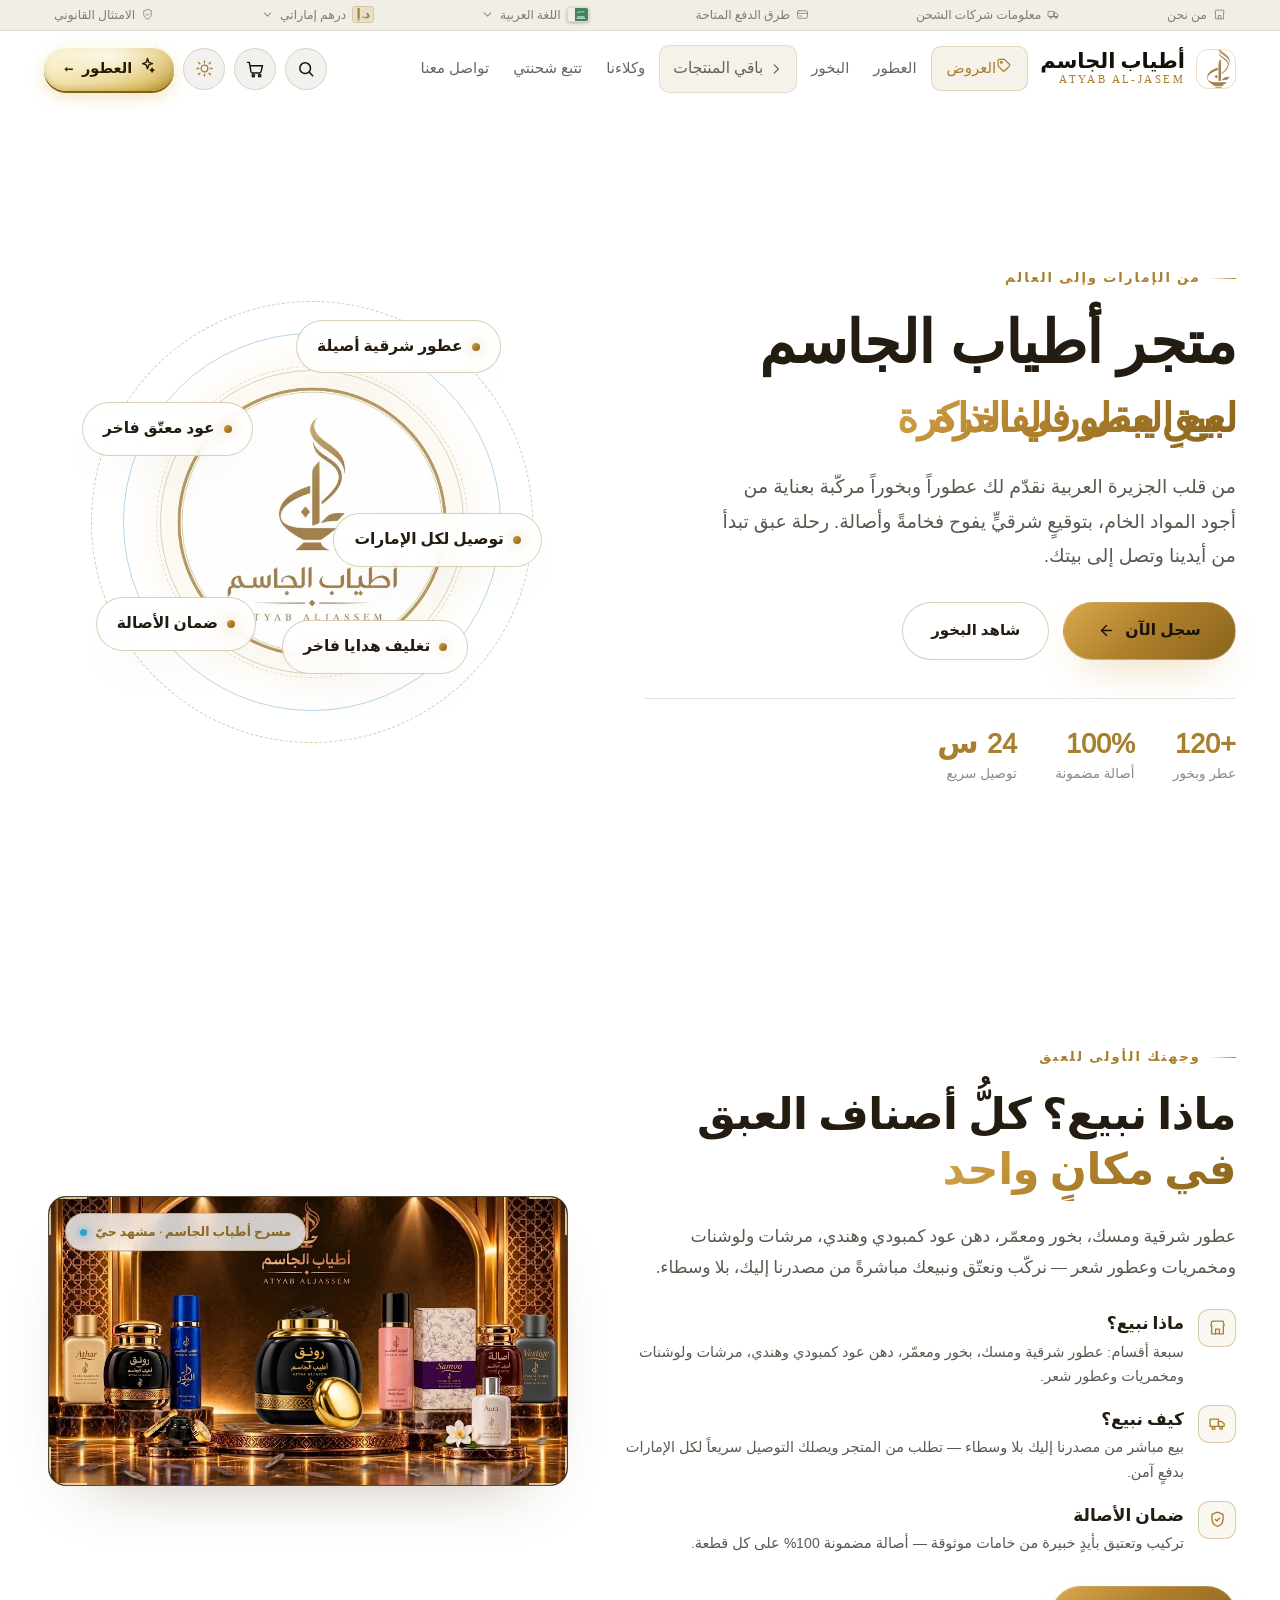
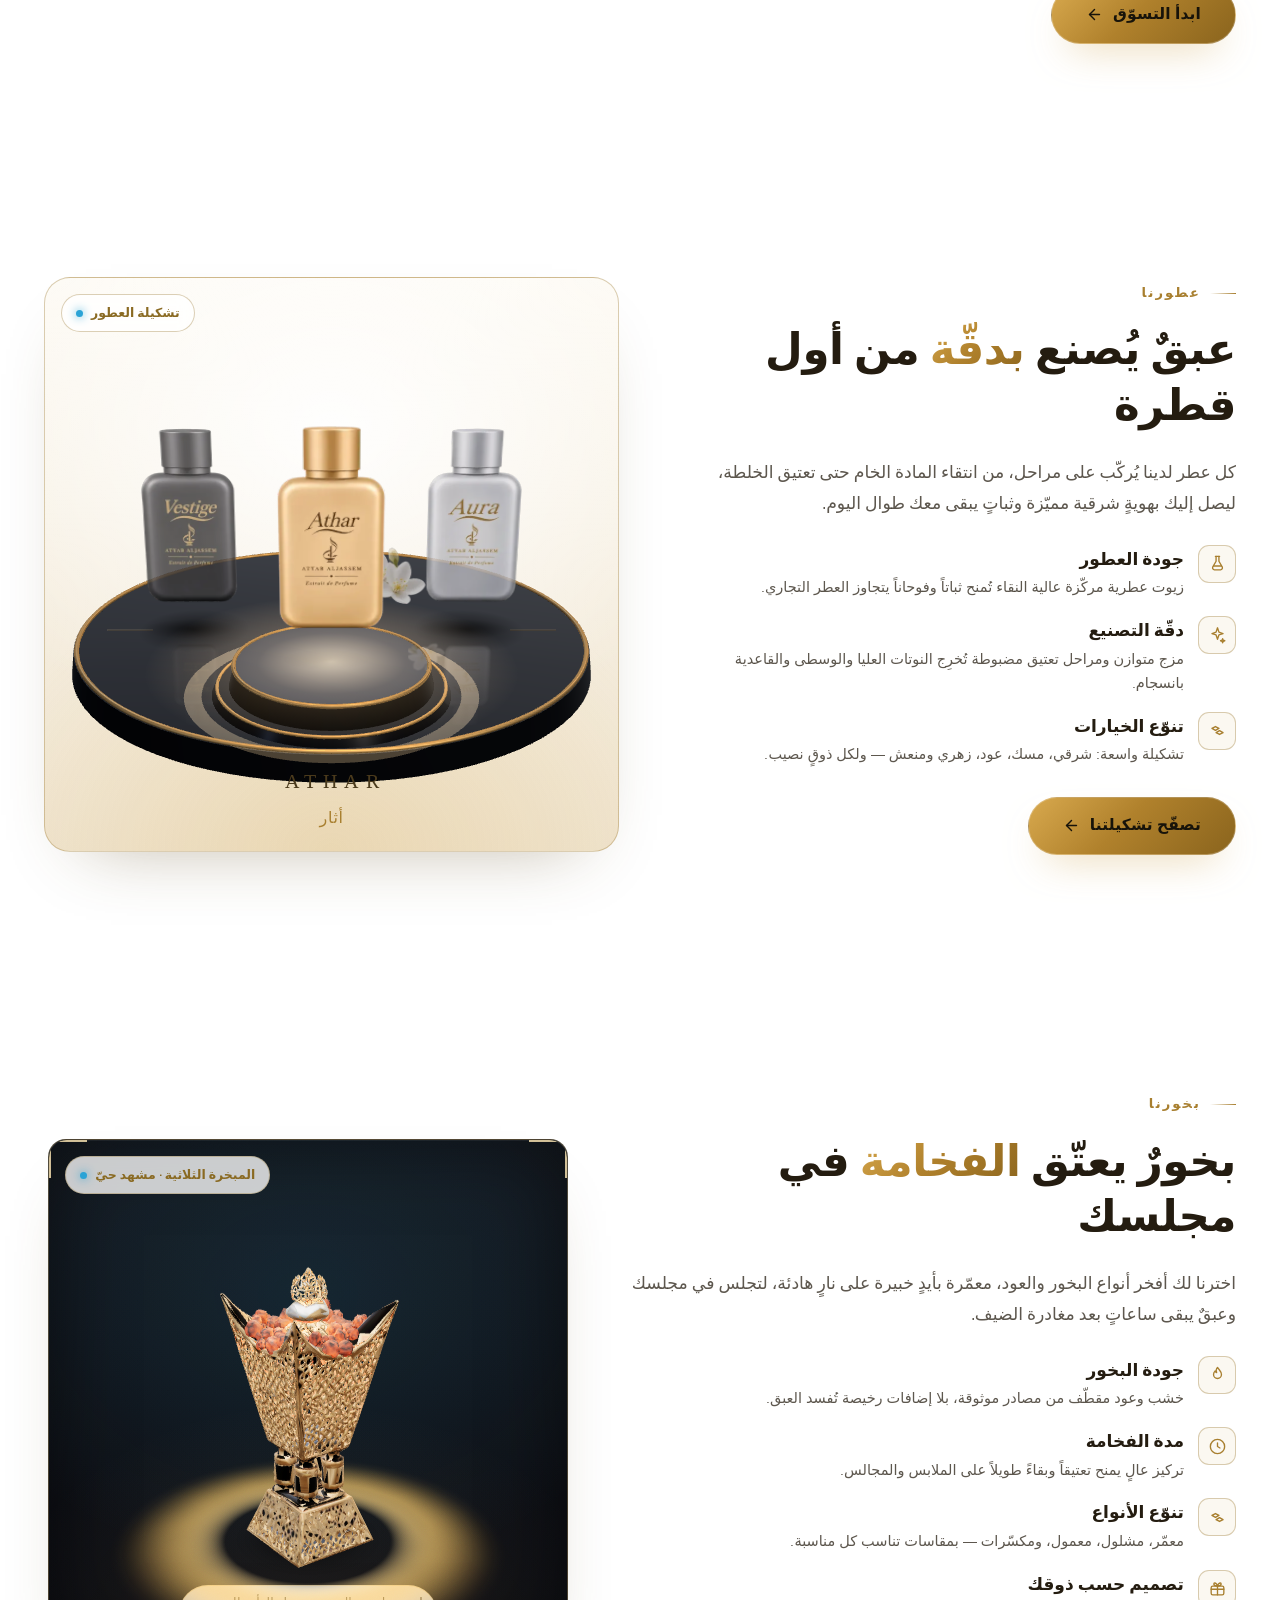
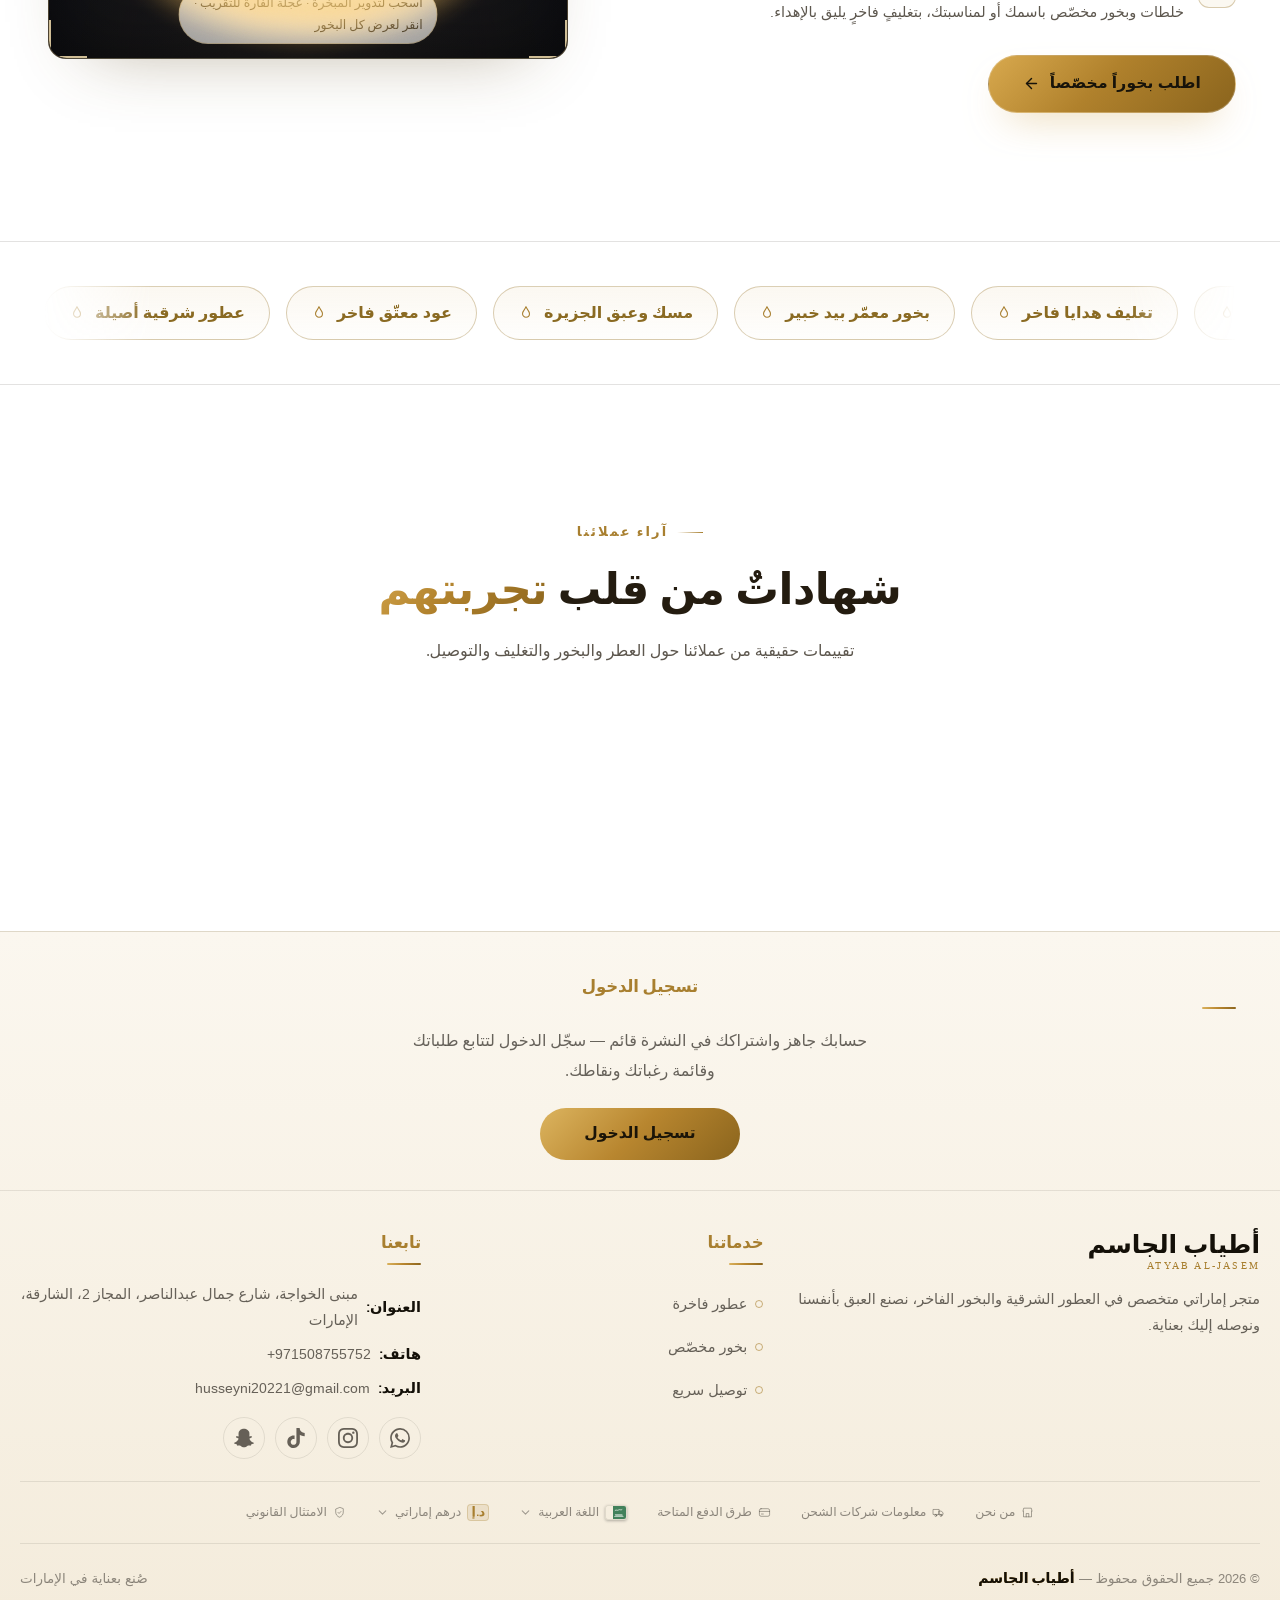
==== commit 156c7397: "Add files via upload" ====
--- a/index.html
+++ b/index.html
@@ -1 +1 @@
-<!doctype html><html lang="ar" dir="rtl" data-theme="day"><head><meta charset="UTF-8"/><meta name="viewport" content="width=device-width,initial-scale=1,viewport-fit=cover"/><meta name="theme-color" content="#0d0d0f"/><meta name="referrer" content="strict-origin-when-cross-origin"/><meta http-equiv="Content-Security-Policy" content="default-src 'self'; script-src 'self' blob: https://accounts.google.com https://apis.google.com https://esm.sh 'unsafe-inline' 'wasm-unsafe-eval'; style-src 'self' https://fonts.googleapis.com 'unsafe-inline'; font-src 'self' https://fonts.gstatic.com data:; img-src 'self' data: blob: https://drive.google.com https://*.googleusercontent.com https://user.uploads.dev; connect-src 'self' blob: data: https://user.uploads.dev https://ankle-underwire-radish.ngrok-free.dev https://*.ngrok-free.dev https://accounts.google.com https://esm.sh https://fonts.googleapis.com https://fonts.gstatic.com; worker-src 'self' blob:; frame-src https://accounts.google.com; object-src 'none'; base-uri 'self'; form-action 'self'"/><link rel="icon" href="data:image/svg+xml,%3Csvg xmlns='http://www.w3.org/2000/svg' viewBox='0 0 64 64'%3E%3Crect width='64' height='64' rx='14' fill='%230d0d0f'/%3E%3Crect x='28' y='9' width='8' height='9' rx='2' fill='%23c8a24a'/%3E%3Ccircle cx='32' cy='36' r='17' fill='%23c8a24a'/%3E%3C/svg%3E"/><title>أطياب الجاسم — العطور والبخور</title><meta name="description" content="متجر أطياب الجاسم: عطور شرقية وبخور فاخر — تشكيلة العطور والبخور مع التفاصيل والأسعار والتقييمات وعربة التسوق."/><link rel="preconnect" href="https://fonts.googleapis.com"/><link rel="preconnect" href="https://fonts.gstatic.com" crossorigin/><link rel="dns-prefetch" href="https://user.uploads.dev"/><link rel="stylesheet" href="https://fonts.googleapis.com/css2?family=Amiri:wght@700&family=Cairo:wght@600;700;800&family=Tajawal:wght@700;800;900&display=swap" media="print" onload='this.media="all"'/><noscript><link rel="stylesheet" href="https://fonts.googleapis.com/css2?family=Amiri:wght@700&family=Cairo:wght@600;700;800&family=Tajawal:wght@700;800;900&display=swap"/></noscript><link rel="preload" as="image" type="image/webp" href="./home/atyab-circular-gold-480.webp" fetchpriority="high"/><script src="./atyab-config.js" defer="defer"></script><script>try{var __c=navigator&&navigator.connection||{},__weak=!!__c.saveData||/^(slow-2g|2g|3g)$/.test(__c.effectiveType||"")||navigator&&Number(navigator.hardwareConcurrency||8)<=4;__weak&&document.documentElement.classList.add("weak-device")}catch(a){}</script><script defer="defer" src="./static/js/main.a8f797b8.js"></script><link href="./static/css/main.27bf9f45.css" rel="stylesheet"></head><body><div id="root"><header class="site-header is-boot" aria-hidden="true" style="position:fixed;top:0;right:0;left:0;height:70px;height:var(--header-h,70px);z-index:50;pointer-events:none"></header><main class="main" style="padding-top:70px;padding-top:var(--header-h,70px)"><section class="view hm" id="homeView"><section id="homeHero" class="section hero" data-river="1"><div class="container hero-grid"><div class="hero-copy"><span class="eyebrow">من الإمارات وإلى العالم</span><h1><span class="brand-font">متجر أطياب الجاسم</span><br><span class="hero-rotator" id="heroRotator"><span class="rot-word active">لبيع العطور الفاخرة</span><span class="rot-word">للعطور الشرقية الأصيلة</span><span class="rot-word">للبخور والعود الفاخر</span><span class="rot-word">لعبقٍ يبقى في الذاكرة</span></span></h1><p class="hero-lead">من قلب الجزيرة العربية نقدّم لك عطوراً وبخوراً مركّبة بعناية من أجود المواد الخام، بتوقيعٍ شرقيٍّ يفوح فخامةً وأصالة. رحلة عبق تبدأ من أيدينا وتصل إلى بيتك.</p><div class="hero-actions"><a class="btn-primary" href="#/register">سجل الآن<svg viewBox="0 0 24 24" width="18" height="18" fill="none" stroke="currentColor" stroke-width="2" stroke-linecap="round" stroke-linejoin="round" aria-hidden="true" style="flex:none"><path d="M19 12H5"/><path d="m12 19-7-7 7-7"/></svg></a><a class="btn-ghost" href="#/incense">شاهد البخور</a></div><ul class="hero-stats"><li><b>+120</b><span>عطر وبخور</span></li><li><b>100%</b><span>أصالة مضمونة</span></li><li><b>24 س</b><span>توصيل سريع</span></li></ul></div><div class="hero-visual"><div class="orbit pa-logo"><figure class="hero-orb hero-orb--plain"><img width="480" height="480" decoding="async" fetchpriority="high" src="./home/atyab-circular-gold-480.webp" srcset="./home/atyab-circular-gold-480.webp 480w, ./home/atyab-circular-gold.webp 832w" sizes="(max-width: 700px) 75vw, 420px" alt="شعار أطياب الجاسم الدائري الذهبي"></figure></div></div></div></section></section></main></div></body></html>+<!doctype html><html lang="ar" dir="rtl" data-theme="day"><head><meta charset="UTF-8"/><meta name="viewport" content="width=device-width,initial-scale=1,viewport-fit=cover"/><meta name="theme-color" content="#0d0d0f"/><meta name="referrer" content="strict-origin-when-cross-origin"/><meta http-equiv="Content-Security-Policy" content="default-src 'self'; script-src 'self' blob: https://accounts.google.com https://apis.google.com https://esm.sh 'unsafe-inline' 'wasm-unsafe-eval'; style-src 'self' https://fonts.googleapis.com 'unsafe-inline'; font-src 'self' https://fonts.gstatic.com data:; img-src 'self' data: blob: https://drive.google.com https://*.googleusercontent.com https://user.uploads.dev; connect-src 'self' blob: data: https://user.uploads.dev https://ankle-underwire-radish.ngrok-free.dev https://*.ngrok-free.dev https://accounts.google.com https://esm.sh https://fonts.googleapis.com https://fonts.gstatic.com; worker-src 'self' blob:; frame-src https://accounts.google.com; object-src 'none'; base-uri 'self'; form-action 'self'"/><link rel="icon" href="data:image/svg+xml,%3Csvg xmlns='http://www.w3.org/2000/svg' viewBox='0 0 64 64'%3E%3Crect width='64' height='64' rx='14' fill='%230d0d0f'/%3E%3Crect x='28' y='9' width='8' height='9' rx='2' fill='%23c8a24a'/%3E%3Ccircle cx='32' cy='36' r='17' fill='%23c8a24a'/%3E%3C/svg%3E"/><title>أطياب الجاسم — العطور والبخور</title><meta name="description" content="متجر أطياب الجاسم: عطور شرقية وبخور فاخر — تشكيلة العطور والبخور مع التفاصيل والأسعار والتقييمات وعربة التسوق."/><link rel="preconnect" href="https://fonts.googleapis.com"/><link rel="preconnect" href="https://fonts.gstatic.com" crossorigin/><link rel="dns-prefetch" href="https://user.uploads.dev"/><link rel="stylesheet" href="https://fonts.googleapis.com/css2?family=Amiri:wght@700&family=Cairo:wght@600;700;800&family=Tajawal:wght@700;800;900&display=swap" media="print" onload='this.media="all"'/><noscript><link rel="stylesheet" href="https://fonts.googleapis.com/css2?family=Amiri:wght@700&family=Cairo:wght@600;700;800&family=Tajawal:wght@700;800;900&display=swap"/></noscript><link rel="preload" as="image" type="image/webp" href="./home/atyab-circular-gold-480.webp" fetchpriority="high"/><script src="./atyab-config.js" defer="defer"></script><script>try{var __c=navigator&&navigator.connection||{},__weak=!!__c.saveData||/^(slow-2g|2g|3g)$/.test(__c.effectiveType||"")||navigator&&Number(navigator.hardwareConcurrency||8)<=4;__weak&&document.documentElement.classList.add("weak-device")}catch(a){}</script><script defer="defer" src="./static/js/main.1b12dde6.js"></script><link href="./static/css/main.27bf9f45.css" rel="stylesheet"></head><body><div id="root"><header class="site-header is-boot" aria-hidden="true" style="position:fixed;top:0;right:0;left:0;height:70px;height:var(--header-h,70px);z-index:50;pointer-events:none"></header><main class="main" style="padding-top:70px;padding-top:var(--header-h,70px)"><section class="view hm" id="homeView"><section id="homeHero" class="section hero" data-river="1"><div class="container hero-grid"><div class="hero-copy"><span class="eyebrow">من الإمارات وإلى العالم</span><h1><span class="brand-font">متجر أطياب الجاسم</span><br><span class="hero-rotator" id="heroRotator"><span class="rot-word active">لبيع العطور الفاخرة</span><span class="rot-word">للعطور الشرقية الأصيلة</span><span class="rot-word">للبخور والعود الفاخر</span><span class="rot-word">لعبقٍ يبقى في الذاكرة</span></span></h1><p class="hero-lead">من قلب الجزيرة العربية نقدّم لك عطوراً وبخوراً مركّبة بعناية من أجود المواد الخام، بتوقيعٍ شرقيٍّ يفوح فخامةً وأصالة. رحلة عبق تبدأ من أيدينا وتصل إلى بيتك.</p><div class="hero-actions"><a class="btn-primary" href="#/register">سجل الآن<svg viewBox="0 0 24 24" width="18" height="18" fill="none" stroke="currentColor" stroke-width="2" stroke-linecap="round" stroke-linejoin="round" aria-hidden="true" style="flex:none"><path d="M19 12H5"/><path d="m12 19-7-7 7-7"/></svg></a><a class="btn-ghost" href="#/incense">شاهد البخور</a></div><ul class="hero-stats"><li><b>+120</b><span>عطر وبخور</span></li><li><b>100%</b><span>أصالة مضمونة</span></li><li><b>24 س</b><span>توصيل سريع</span></li></ul></div><div class="hero-visual"><div class="orbit pa-logo"><figure class="hero-orb hero-orb--plain"><img width="480" height="480" decoding="async" fetchpriority="high" src="./home/atyab-circular-gold-480.webp" srcset="./home/atyab-circular-gold-480.webp 480w, ./home/atyab-circular-gold.webp 832w" sizes="(max-width: 700px) 75vw, 420px" alt="شعار أطياب الجاسم الدائري الذهبي"></figure></div></div></div></section></section></main></div></body></html>
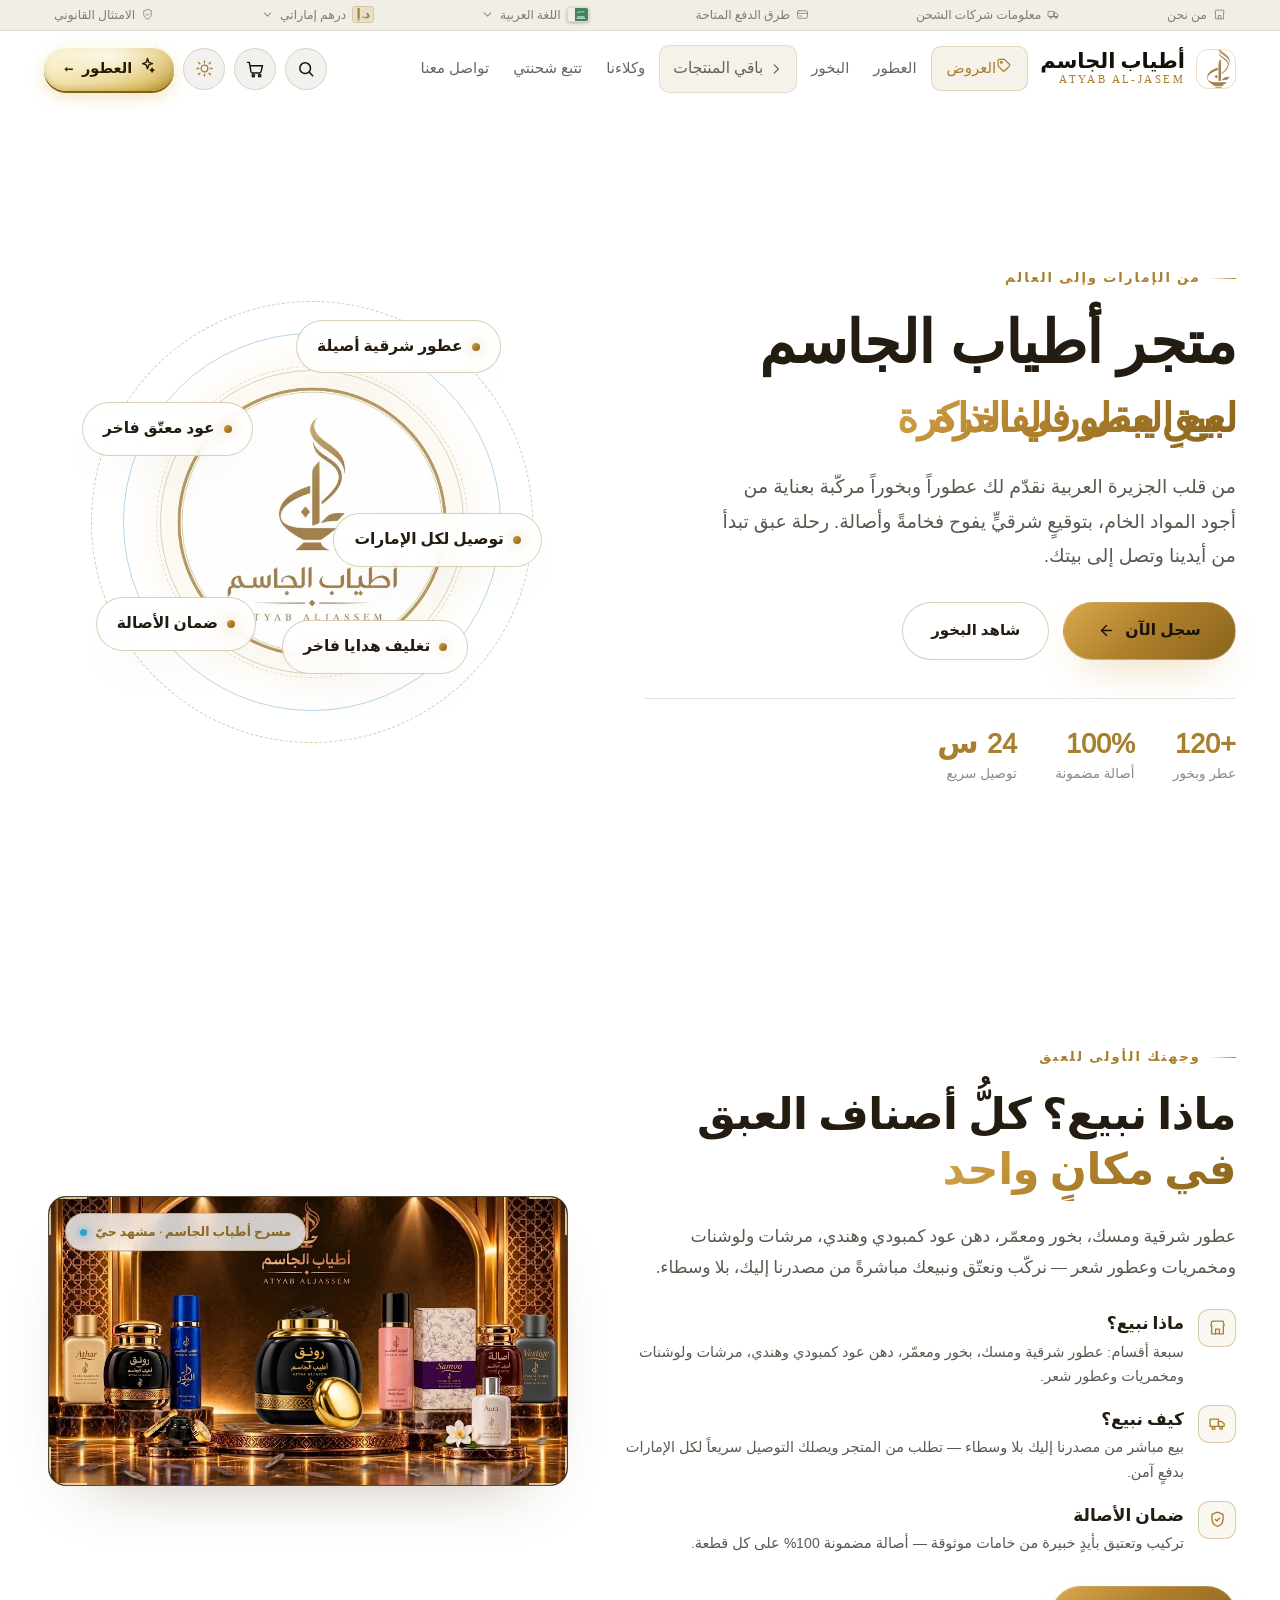
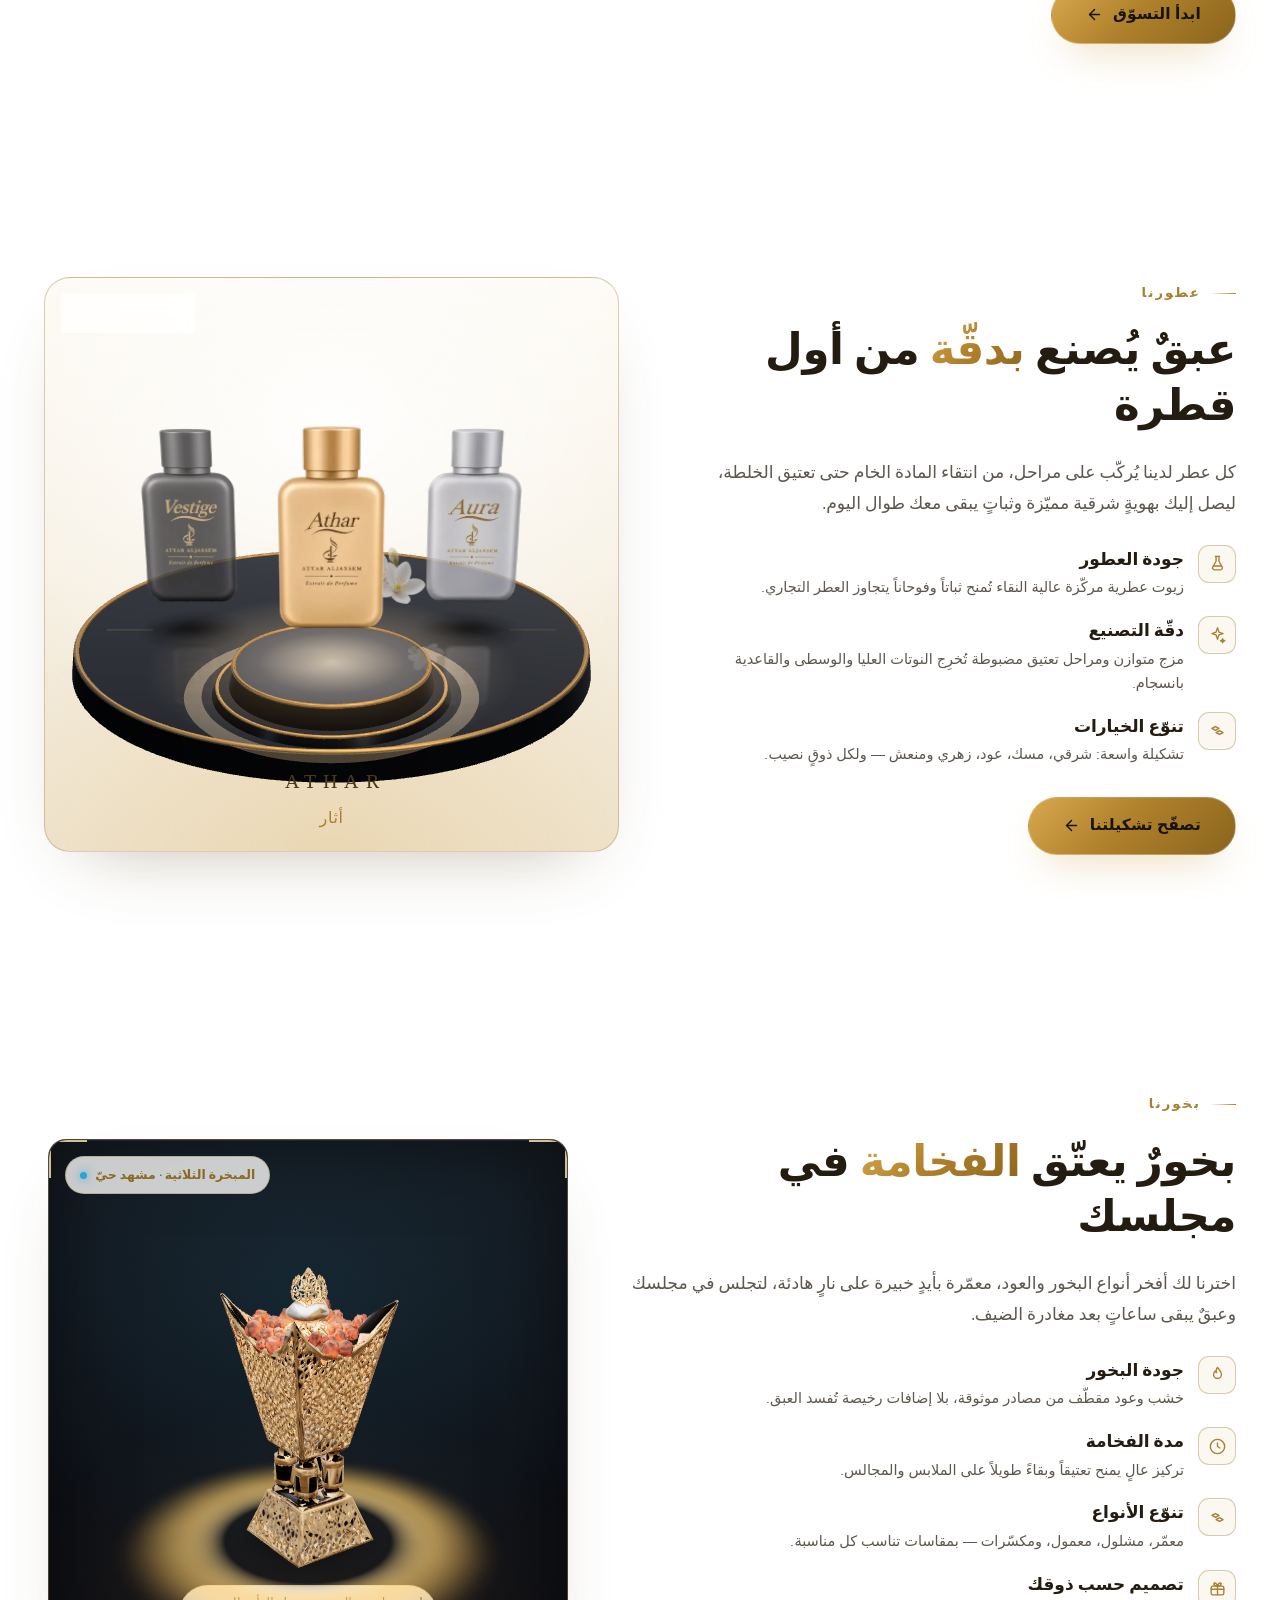
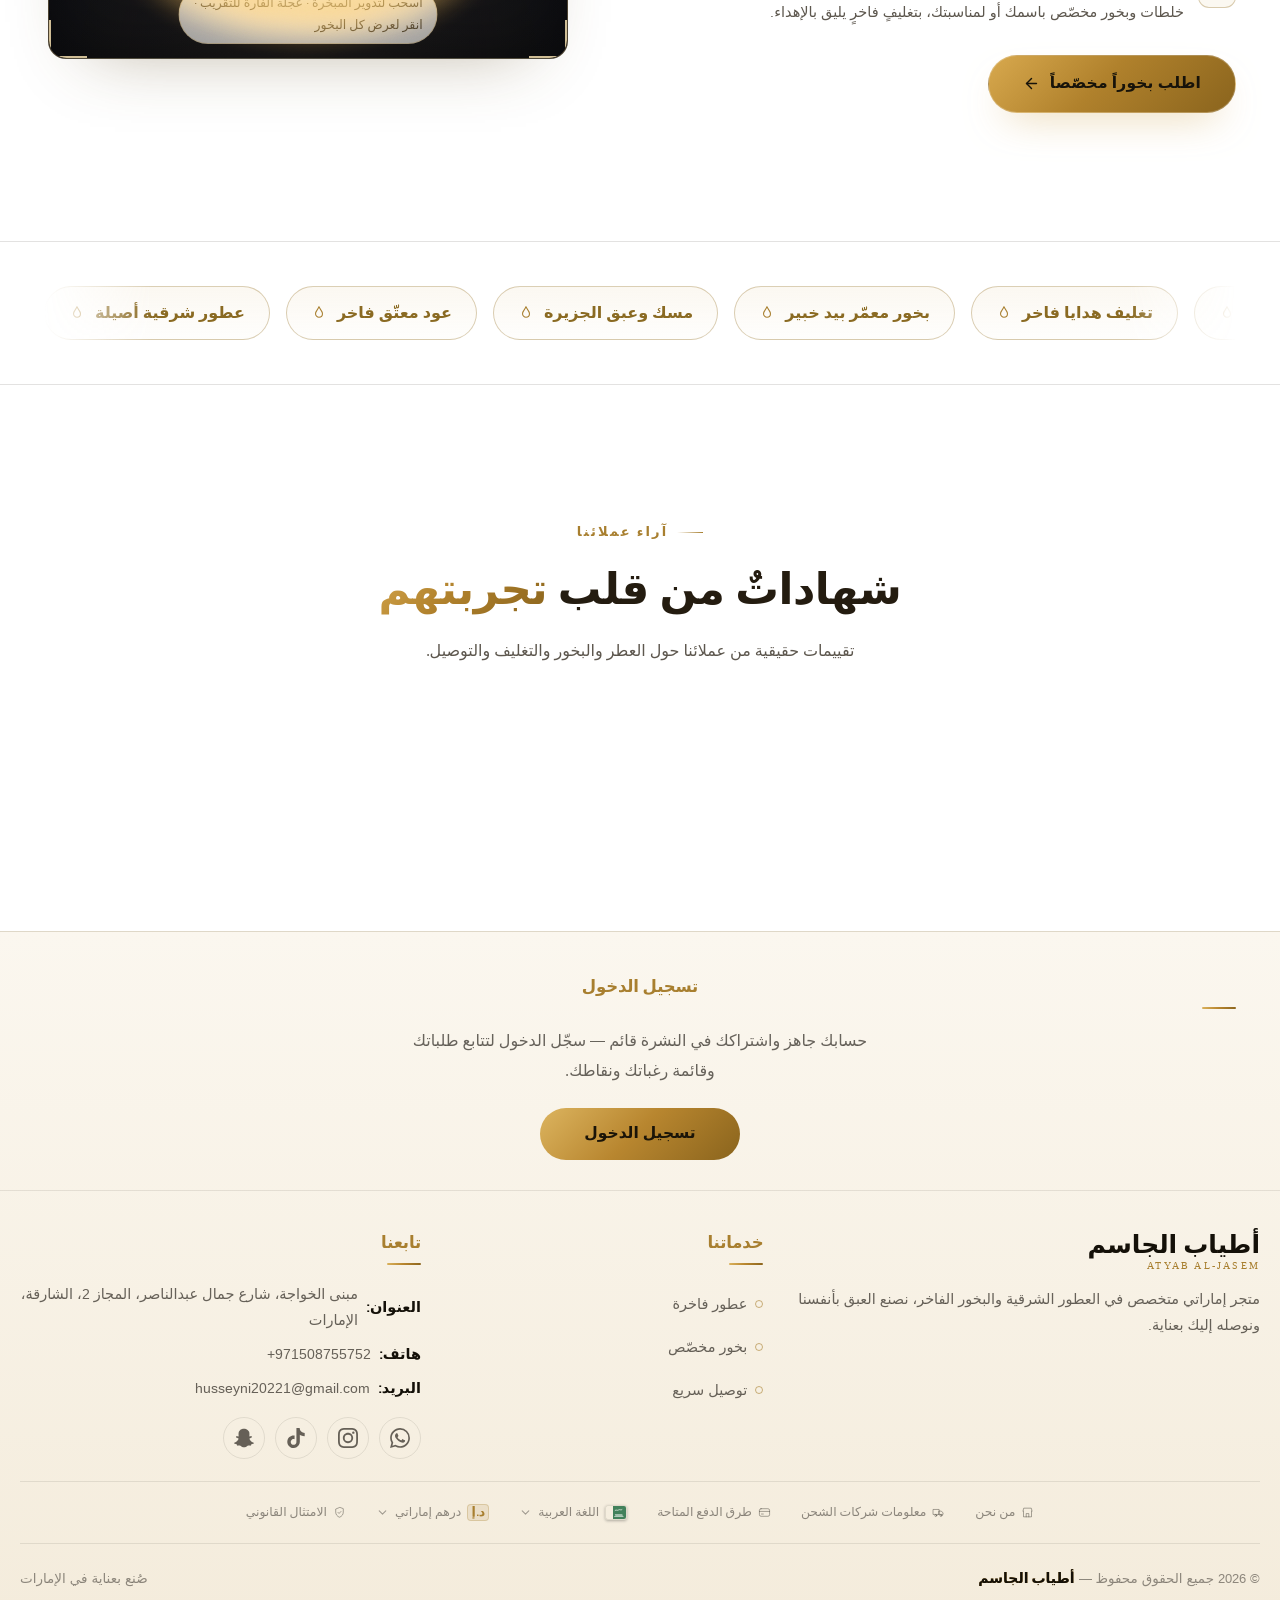
==== commit 74c8ee9b: "Add files via upload" ====
--- a/index.html
+++ b/index.html
@@ -1 +1 @@
-<!doctype html><html lang="ar" dir="rtl" data-theme="day"><head><meta charset="UTF-8"/><meta name="viewport" content="width=device-width,initial-scale=1,viewport-fit=cover"/><meta name="theme-color" content="#0d0d0f"/><meta name="referrer" content="strict-origin-when-cross-origin"/><meta http-equiv="Content-Security-Policy" content="default-src 'self'; script-src 'self' blob: https://accounts.google.com https://apis.google.com https://esm.sh 'unsafe-inline' 'wasm-unsafe-eval'; style-src 'self' https://fonts.googleapis.com 'unsafe-inline'; font-src 'self' https://fonts.gstatic.com data:; img-src 'self' data: blob: https://drive.google.com https://*.googleusercontent.com https://user.uploads.dev; connect-src 'self' blob: data: https://user.uploads.dev https://ankle-underwire-radish.ngrok-free.dev https://*.ngrok-free.dev https://accounts.google.com https://esm.sh https://fonts.googleapis.com https://fonts.gstatic.com; worker-src 'self' blob:; frame-src https://accounts.google.com; object-src 'none'; base-uri 'self'; form-action 'self'"/><link rel="icon" href="data:image/svg+xml,%3Csvg xmlns='http://www.w3.org/2000/svg' viewBox='0 0 64 64'%3E%3Crect width='64' height='64' rx='14' fill='%230d0d0f'/%3E%3Crect x='28' y='9' width='8' height='9' rx='2' fill='%23c8a24a'/%3E%3Ccircle cx='32' cy='36' r='17' fill='%23c8a24a'/%3E%3C/svg%3E"/><title>أطياب الجاسم — العطور والبخور</title><meta name="description" content="متجر أطياب الجاسم: عطور شرقية وبخور فاخر — تشكيلة العطور والبخور مع التفاصيل والأسعار والتقييمات وعربة التسوق."/><link rel="preconnect" href="https://fonts.googleapis.com"/><link rel="preconnect" href="https://fonts.gstatic.com" crossorigin/><link rel="dns-prefetch" href="https://user.uploads.dev"/><link rel="stylesheet" href="https://fonts.googleapis.com/css2?family=Amiri:wght@700&family=Cairo:wght@600;700;800&family=Tajawal:wght@700;800;900&display=swap" media="print" onload='this.media="all"'/><noscript><link rel="stylesheet" href="https://fonts.googleapis.com/css2?family=Amiri:wght@700&family=Cairo:wght@600;700;800&family=Tajawal:wght@700;800;900&display=swap"/></noscript><link rel="preload" as="image" type="image/webp" href="./home/atyab-circular-gold-480.webp" fetchpriority="high"/><script src="./atyab-config.js" defer="defer"></script><script>try{var __c=navigator&&navigator.connection||{},__weak=!!__c.saveData||/^(slow-2g|2g|3g)$/.test(__c.effectiveType||"")||navigator&&Number(navigator.hardwareConcurrency||8)<=4;__weak&&document.documentElement.classList.add("weak-device")}catch(a){}</script><script defer="defer" src="./static/js/main.1b12dde6.js"></script><link href="./static/css/main.27bf9f45.css" rel="stylesheet"></head><body><div id="root"><header class="site-header is-boot" aria-hidden="true" style="position:fixed;top:0;right:0;left:0;height:70px;height:var(--header-h,70px);z-index:50;pointer-events:none"></header><main class="main" style="padding-top:70px;padding-top:var(--header-h,70px)"><section class="view hm" id="homeView"><section id="homeHero" class="section hero" data-river="1"><div class="container hero-grid"><div class="hero-copy"><span class="eyebrow">من الإمارات وإلى العالم</span><h1><span class="brand-font">متجر أطياب الجاسم</span><br><span class="hero-rotator" id="heroRotator"><span class="rot-word active">لبيع العطور الفاخرة</span><span class="rot-word">للعطور الشرقية الأصيلة</span><span class="rot-word">للبخور والعود الفاخر</span><span class="rot-word">لعبقٍ يبقى في الذاكرة</span></span></h1><p class="hero-lead">من قلب الجزيرة العربية نقدّم لك عطوراً وبخوراً مركّبة بعناية من أجود المواد الخام، بتوقيعٍ شرقيٍّ يفوح فخامةً وأصالة. رحلة عبق تبدأ من أيدينا وتصل إلى بيتك.</p><div class="hero-actions"><a class="btn-primary" href="#/register">سجل الآن<svg viewBox="0 0 24 24" width="18" height="18" fill="none" stroke="currentColor" stroke-width="2" stroke-linecap="round" stroke-linejoin="round" aria-hidden="true" style="flex:none"><path d="M19 12H5"/><path d="m12 19-7-7 7-7"/></svg></a><a class="btn-ghost" href="#/incense">شاهد البخور</a></div><ul class="hero-stats"><li><b>+120</b><span>عطر وبخور</span></li><li><b>100%</b><span>أصالة مضمونة</span></li><li><b>24 س</b><span>توصيل سريع</span></li></ul></div><div class="hero-visual"><div class="orbit pa-logo"><figure class="hero-orb hero-orb--plain"><img width="480" height="480" decoding="async" fetchpriority="high" src="./home/atyab-circular-gold-480.webp" srcset="./home/atyab-circular-gold-480.webp 480w, ./home/atyab-circular-gold.webp 832w" sizes="(max-width: 700px) 75vw, 420px" alt="شعار أطياب الجاسم الدائري الذهبي"></figure></div></div></div></section></section></main></div></body></html>+<!doctype html><html lang="ar" dir="rtl" data-theme="day"><head><meta charset="UTF-8"/><meta name="viewport" content="width=device-width,initial-scale=1,viewport-fit=cover"/><meta name="theme-color" content="#0d0d0f"/><meta name="referrer" content="strict-origin-when-cross-origin"/><meta http-equiv="Content-Security-Policy" content="default-src 'self'; script-src 'self' blob: https://accounts.google.com https://apis.google.com https://esm.sh 'unsafe-inline' 'wasm-unsafe-eval'; style-src 'self' https://fonts.googleapis.com 'unsafe-inline'; font-src 'self' https://fonts.gstatic.com data:; img-src 'self' data: blob: https://drive.google.com https://*.googleusercontent.com https://user.uploads.dev; connect-src 'self' blob: data: https://user.uploads.dev https://ankle-underwire-radish.ngrok-free.dev https://*.ngrok-free.dev https://accounts.google.com https://esm.sh https://fonts.googleapis.com https://fonts.gstatic.com; worker-src 'self' blob:; frame-src https://accounts.google.com; object-src 'none'; base-uri 'self'; form-action 'self'"/><link rel="icon" href="data:image/svg+xml,%3Csvg xmlns='http://www.w3.org/2000/svg' viewBox='0 0 64 64'%3E%3Crect width='64' height='64' rx='14' fill='%230d0d0f'/%3E%3Crect x='28' y='9' width='8' height='9' rx='2' fill='%23c8a24a'/%3E%3Ccircle cx='32' cy='36' r='17' fill='%23c8a24a'/%3E%3C/svg%3E"/><title>أطياب الجاسم — العطور والبخور</title><meta name="description" content="متجر أطياب الجاسم: عطور شرقية وبخور فاخر — تشكيلة العطور والبخور مع التفاصيل والأسعار والتقييمات وعربة التسوق."/><link rel="preconnect" href="https://fonts.googleapis.com"/><link rel="preconnect" href="https://fonts.gstatic.com" crossorigin/><link rel="dns-prefetch" href="https://user.uploads.dev"/><link rel="stylesheet" href="https://fonts.googleapis.com/css2?family=Amiri:wght@700&family=Cairo:wght@600;700;800&family=Tajawal:wght@700;800;900&display=swap" media="print" onload='this.media="all"'/><noscript><link rel="stylesheet" href="https://fonts.googleapis.com/css2?family=Amiri:wght@700&family=Cairo:wght@600;700;800&family=Tajawal:wght@700;800;900&display=swap"/></noscript><link rel="preload" as="image" type="image/webp" href="./home/atyab-circular-gold-480.webp" fetchpriority="high"/><script src="./atyab-config.js" defer="defer"></script><script>try{var __c=navigator&&navigator.connection||{},__weak=!!__c.saveData||/^(slow-2g|2g|3g)$/.test(__c.effectiveType||"")||navigator&&Number(navigator.hardwareConcurrency||8)<=4;__weak&&document.documentElement.classList.add("weak-device")}catch(a){}</script><script defer="defer" src="./static/js/main.37ea3090.js"></script><link href="./static/css/main.27bf9f45.css" rel="stylesheet"></head><body><div id="root"><header class="site-header is-boot" aria-hidden="true" style="position:fixed;top:0;right:0;left:0;height:70px;height:var(--header-h,70px);z-index:50;pointer-events:none"></header><main class="main" style="padding-top:70px;padding-top:var(--header-h,70px)"><section class="view hm" id="homeView"><section id="homeHero" class="section hero" data-river="1"><div class="container hero-grid"><div class="hero-copy"><span class="eyebrow">من الإمارات وإلى العالم</span><h1><span class="brand-font">متجر أطياب الجاسم</span><br><span class="hero-rotator" id="heroRotator"><span class="rot-word active">لبيع العطور الفاخرة</span><span class="rot-word">للعطور الشرقية الأصيلة</span><span class="rot-word">للبخور والعود الفاخر</span><span class="rot-word">لعبقٍ يبقى في الذاكرة</span></span></h1><p class="hero-lead">من قلب الجزيرة العربية نقدّم لك عطوراً وبخوراً مركّبة بعناية من أجود المواد الخام، بتوقيعٍ شرقيٍّ يفوح فخامةً وأصالة. رحلة عبق تبدأ من أيدينا وتصل إلى بيتك.</p><div class="hero-actions"><a class="btn-primary" href="#/register">سجل الآن<svg viewBox="0 0 24 24" width="18" height="18" fill="none" stroke="currentColor" stroke-width="2" stroke-linecap="round" stroke-linejoin="round" aria-hidden="true" style="flex:none"><path d="M19 12H5"/><path d="m12 19-7-7 7-7"/></svg></a><a class="btn-ghost" href="#/incense">شاهد البخور</a></div><ul class="hero-stats"><li><b>+120</b><span>عطر وبخور</span></li><li><b>100%</b><span>أصالة مضمونة</span></li><li><b>24 س</b><span>توصيل سريع</span></li></ul></div><div class="hero-visual"><div class="orbit pa-logo"><figure class="hero-orb hero-orb--plain"><img width="480" height="480" decoding="async" fetchpriority="high" src="./home/atyab-circular-gold-480.webp" srcset="./home/atyab-circular-gold-480.webp 480w, ./home/atyab-circular-gold.webp 832w" sizes="(max-width: 700px) 75vw, 420px" alt="شعار أطياب الجاسم الدائري الذهبي"></figure></div></div></div></section></section></main></div></body></html>
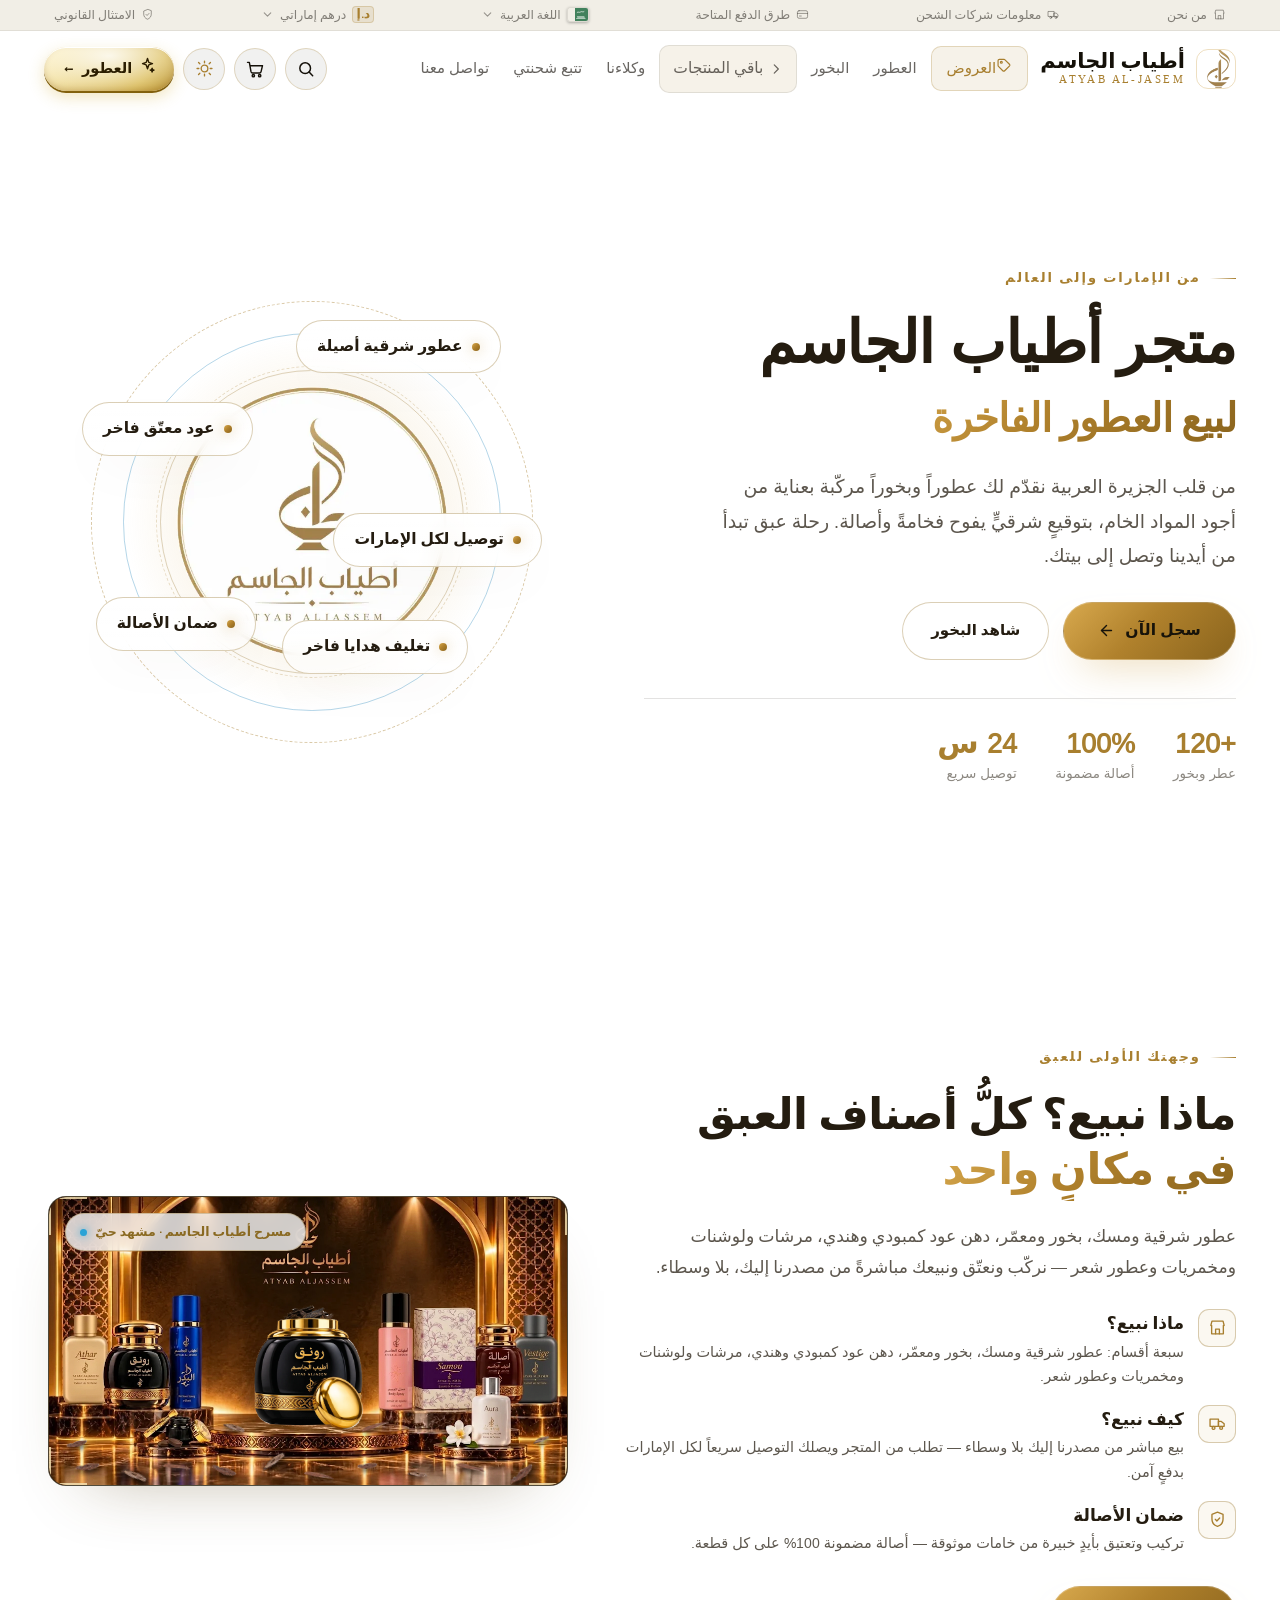
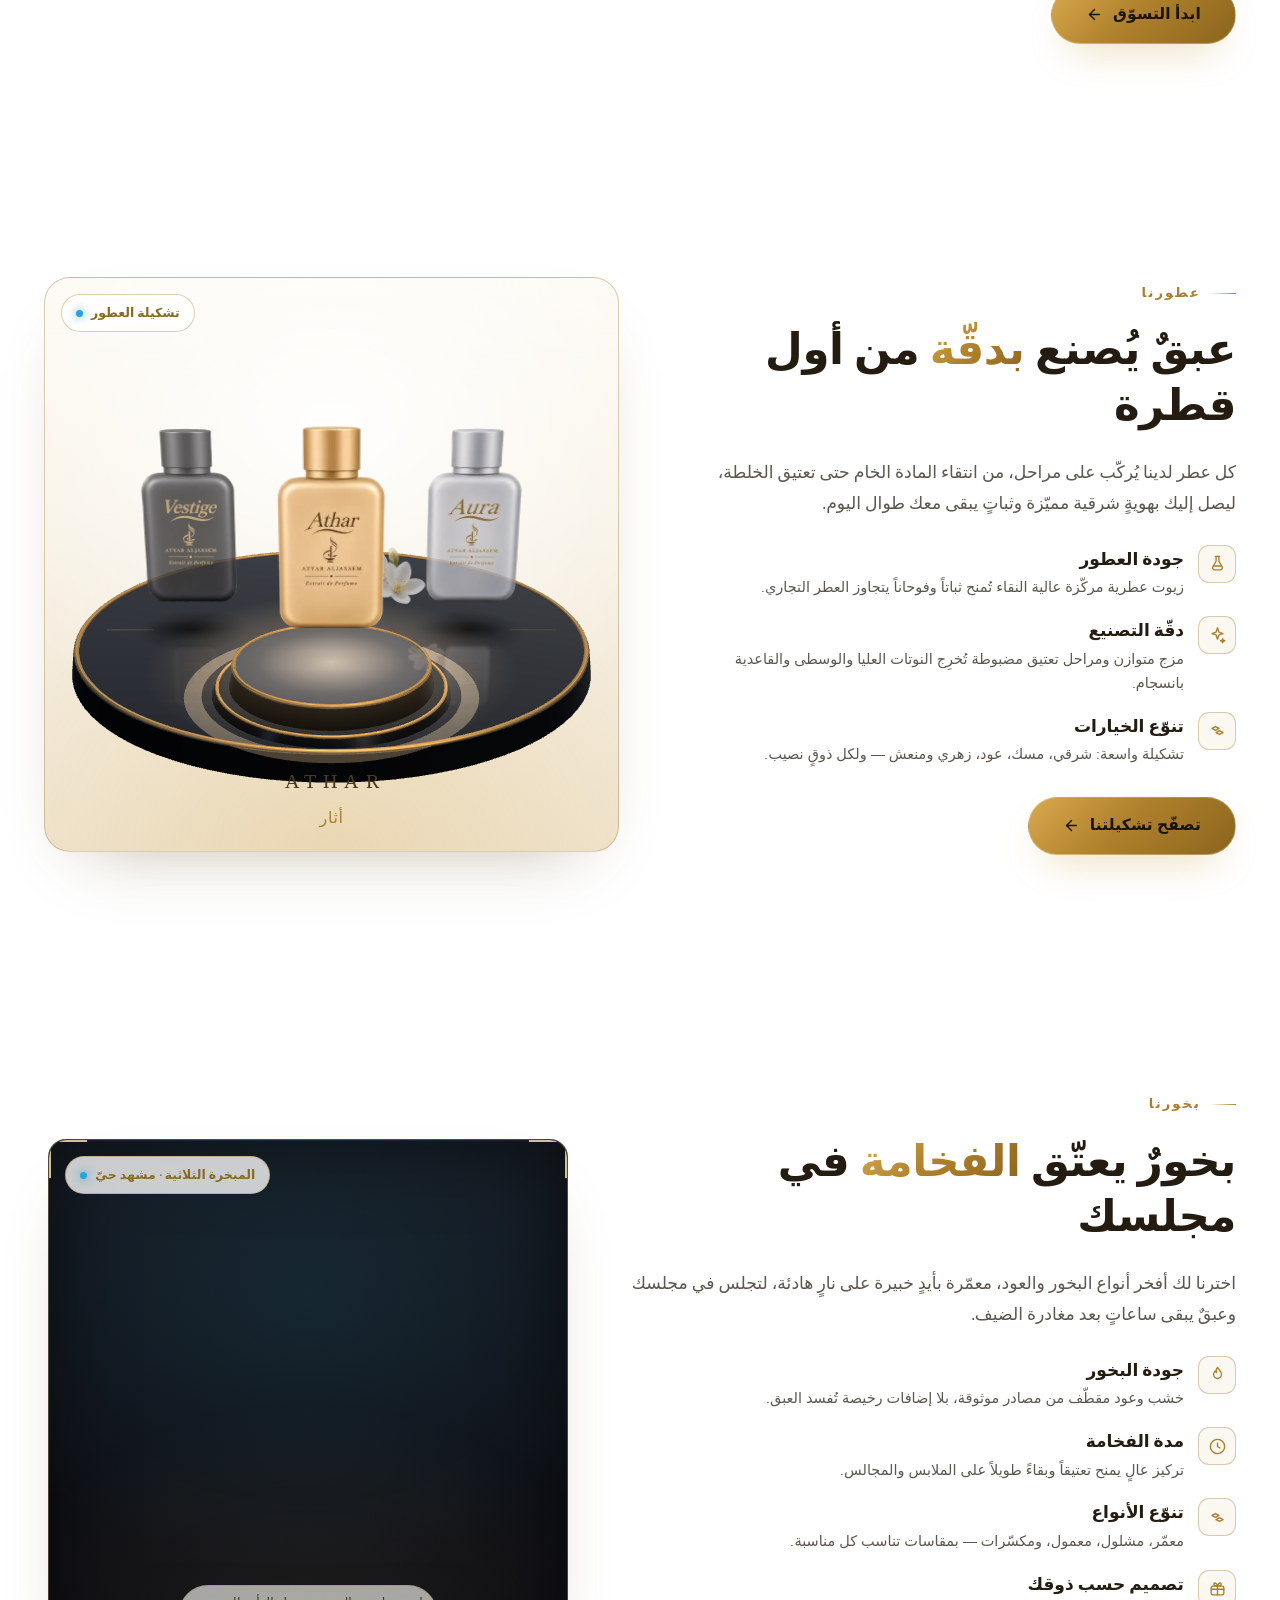
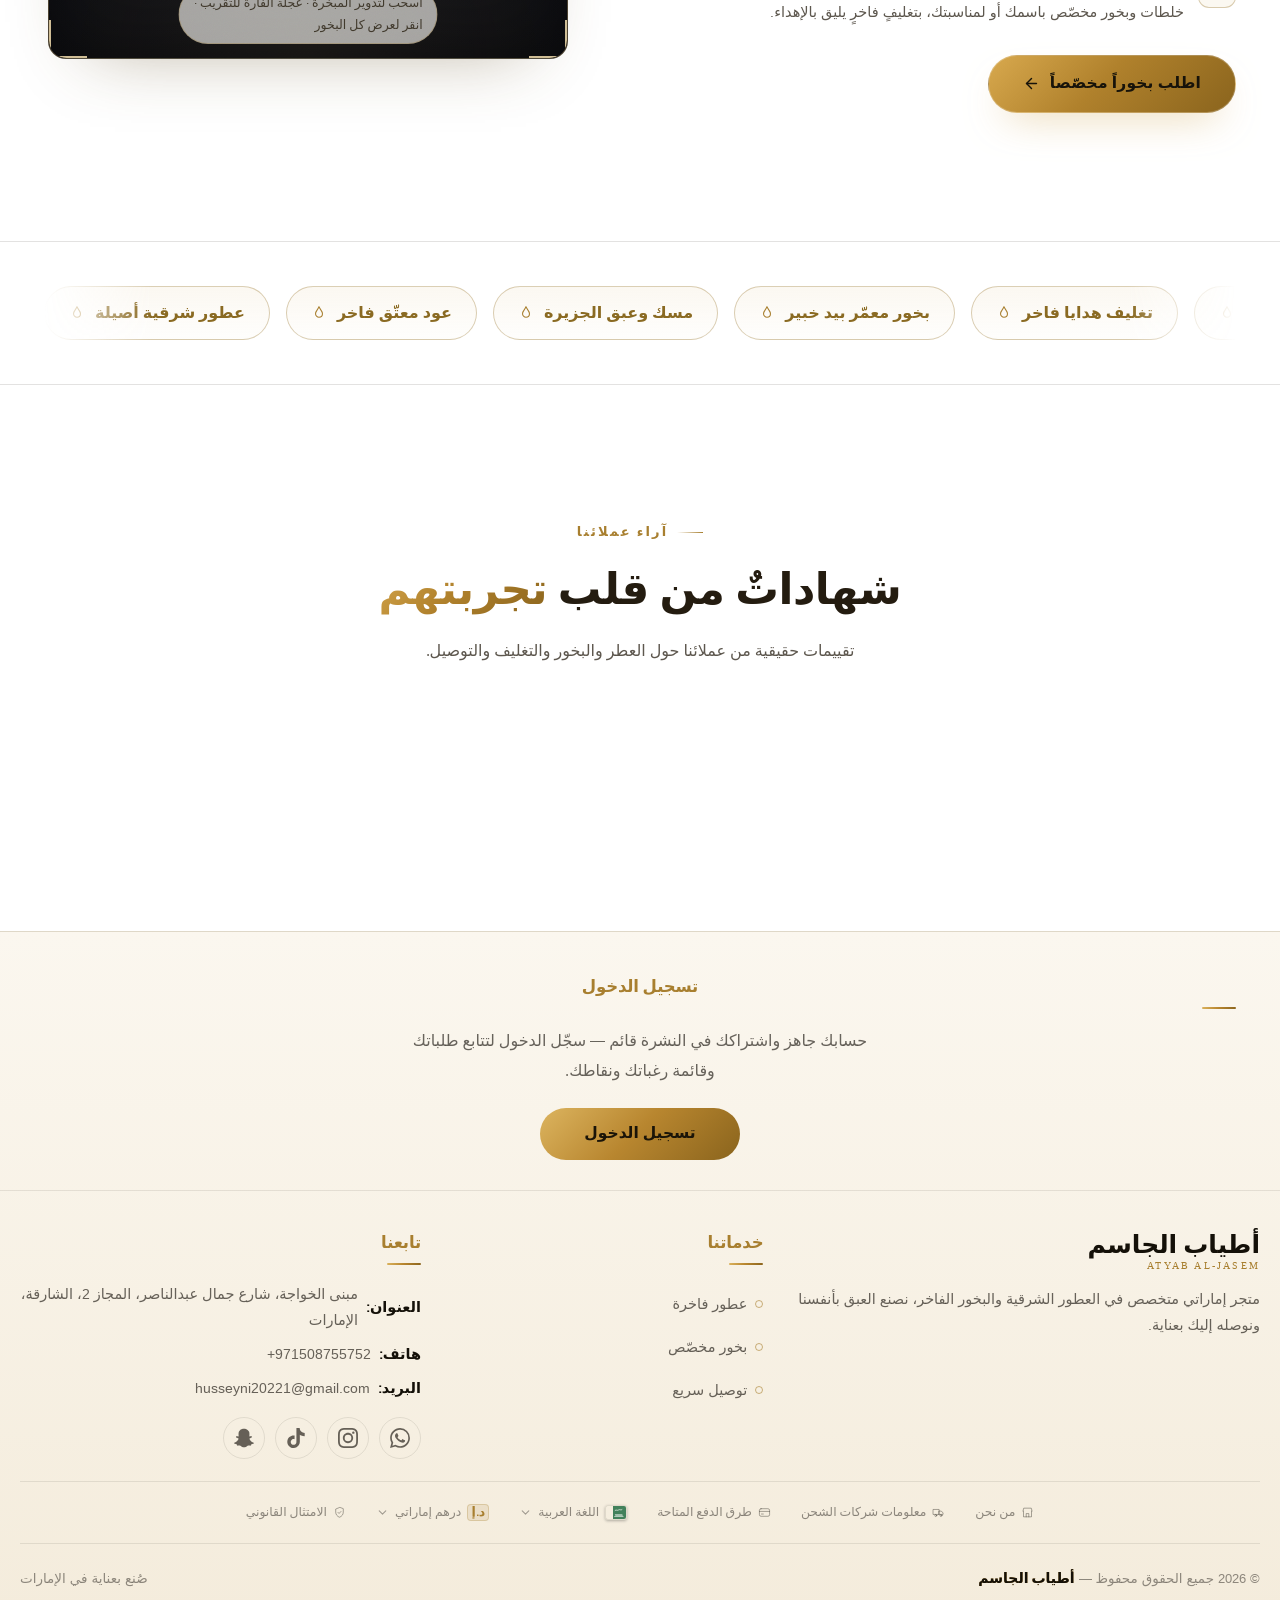
==== commit e10f4b76: "Add files via upload" ====
--- a/index.html
+++ b/index.html
@@ -1 +1 @@
-<!doctype html><html lang="ar" dir="rtl" data-theme="day"><head><meta charset="UTF-8"/><meta name="viewport" content="width=device-width,initial-scale=1,viewport-fit=cover"/><meta name="theme-color" content="#0d0d0f"/><meta name="referrer" content="strict-origin-when-cross-origin"/><meta http-equiv="Content-Security-Policy" content="default-src 'self'; script-src 'self' blob: https://accounts.google.com https://apis.google.com https://esm.sh 'unsafe-inline' 'wasm-unsafe-eval'; style-src 'self' https://fonts.googleapis.com 'unsafe-inline'; font-src 'self' https://fonts.gstatic.com data:; img-src 'self' data: blob: https://drive.google.com https://*.googleusercontent.com https://user.uploads.dev; connect-src 'self' blob: data: https://user.uploads.dev https://ankle-underwire-radish.ngrok-free.dev https://*.ngrok-free.dev https://accounts.google.com https://esm.sh https://fonts.googleapis.com https://fonts.gstatic.com; worker-src 'self' blob:; frame-src https://accounts.google.com; object-src 'none'; base-uri 'self'; form-action 'self'"/><link rel="icon" href="data:image/svg+xml,%3Csvg xmlns='http://www.w3.org/2000/svg' viewBox='0 0 64 64'%3E%3Crect width='64' height='64' rx='14' fill='%230d0d0f'/%3E%3Crect x='28' y='9' width='8' height='9' rx='2' fill='%23c8a24a'/%3E%3Ccircle cx='32' cy='36' r='17' fill='%23c8a24a'/%3E%3C/svg%3E"/><title>أطياب الجاسم — العطور والبخور</title><meta name="description" content="متجر أطياب الجاسم: عطور شرقية وبخور فاخر — تشكيلة العطور والبخور مع التفاصيل والأسعار والتقييمات وعربة التسوق."/><link rel="preconnect" href="https://fonts.googleapis.com"/><link rel="preconnect" href="https://fonts.gstatic.com" crossorigin/><link rel="dns-prefetch" href="https://user.uploads.dev"/><link rel="stylesheet" href="https://fonts.googleapis.com/css2?family=Amiri:wght@700&family=Cairo:wght@600;700;800&family=Tajawal:wght@700;800;900&display=swap" media="print" onload='this.media="all"'/><noscript><link rel="stylesheet" href="https://fonts.googleapis.com/css2?family=Amiri:wght@700&family=Cairo:wght@600;700;800&family=Tajawal:wght@700;800;900&display=swap"/></noscript><link rel="preload" as="image" type="image/webp" href="./home/atyab-circular-gold-480.webp" fetchpriority="high"/><script src="./atyab-config.js" defer="defer"></script><script>try{var __c=navigator&&navigator.connection||{},__weak=!!__c.saveData||/^(slow-2g|2g|3g)$/.test(__c.effectiveType||"")||navigator&&Number(navigator.hardwareConcurrency||8)<=4;__weak&&document.documentElement.classList.add("weak-device")}catch(a){}</script><script defer="defer" src="./static/js/main.37ea3090.js"></script><link href="./static/css/main.27bf9f45.css" rel="stylesheet"></head><body><div id="root"><header class="site-header is-boot" aria-hidden="true" style="position:fixed;top:0;right:0;left:0;height:70px;height:var(--header-h,70px);z-index:50;pointer-events:none"></header><main class="main" style="padding-top:70px;padding-top:var(--header-h,70px)"><section class="view hm" id="homeView"><section id="homeHero" class="section hero" data-river="1"><div class="container hero-grid"><div class="hero-copy"><span class="eyebrow">من الإمارات وإلى العالم</span><h1><span class="brand-font">متجر أطياب الجاسم</span><br><span class="hero-rotator" id="heroRotator"><span class="rot-word active">لبيع العطور الفاخرة</span><span class="rot-word">للعطور الشرقية الأصيلة</span><span class="rot-word">للبخور والعود الفاخر</span><span class="rot-word">لعبقٍ يبقى في الذاكرة</span></span></h1><p class="hero-lead">من قلب الجزيرة العربية نقدّم لك عطوراً وبخوراً مركّبة بعناية من أجود المواد الخام، بتوقيعٍ شرقيٍّ يفوح فخامةً وأصالة. رحلة عبق تبدأ من أيدينا وتصل إلى بيتك.</p><div class="hero-actions"><a class="btn-primary" href="#/register">سجل الآن<svg viewBox="0 0 24 24" width="18" height="18" fill="none" stroke="currentColor" stroke-width="2" stroke-linecap="round" stroke-linejoin="round" aria-hidden="true" style="flex:none"><path d="M19 12H5"/><path d="m12 19-7-7 7-7"/></svg></a><a class="btn-ghost" href="#/incense">شاهد البخور</a></div><ul class="hero-stats"><li><b>+120</b><span>عطر وبخور</span></li><li><b>100%</b><span>أصالة مضمونة</span></li><li><b>24 س</b><span>توصيل سريع</span></li></ul></div><div class="hero-visual"><div class="orbit pa-logo"><figure class="hero-orb hero-orb--plain"><img width="480" height="480" decoding="async" fetchpriority="high" src="./home/atyab-circular-gold-480.webp" srcset="./home/atyab-circular-gold-480.webp 480w, ./home/atyab-circular-gold.webp 832w" sizes="(max-width: 700px) 75vw, 420px" alt="شعار أطياب الجاسم الدائري الذهبي"></figure></div></div></div></section></section></main></div></body></html>+<!doctype html><html lang="ar" dir="rtl" data-theme="day"><head><meta charset="UTF-8"/><meta name="viewport" content="width=device-width,initial-scale=1,viewport-fit=cover"/><meta name="theme-color" content="#0d0d0f"/><meta name="referrer" content="strict-origin-when-cross-origin"/><meta http-equiv="Content-Security-Policy" content="default-src 'self'; script-src 'self' blob: https://accounts.google.com https://apis.google.com https://esm.sh 'unsafe-inline' 'wasm-unsafe-eval'; style-src 'self' https://fonts.googleapis.com 'unsafe-inline'; font-src 'self' https://fonts.gstatic.com data:; img-src 'self' data: blob: https://drive.google.com https://*.googleusercontent.com https://user.uploads.dev; connect-src 'self' blob: data: https://user.uploads.dev https://ankle-underwire-radish.ngrok-free.dev https://*.ngrok-free.dev https://accounts.google.com https://esm.sh https://fonts.googleapis.com https://fonts.gstatic.com; worker-src 'self' blob:; frame-src https://accounts.google.com; object-src 'none'; base-uri 'self'; form-action 'self'"/><link rel="icon" href="data:image/svg+xml,%3Csvg xmlns='http://www.w3.org/2000/svg' viewBox='0 0 64 64'%3E%3Crect width='64' height='64' rx='14' fill='%230d0d0f'/%3E%3Crect x='28' y='9' width='8' height='9' rx='2' fill='%23c8a24a'/%3E%3Ccircle cx='32' cy='36' r='17' fill='%23c8a24a'/%3E%3C/svg%3E"/><title>أطياب الجاسم — العطور والبخور</title><meta name="description" content="متجر أطياب الجاسم: عطور شرقية وبخور فاخر — تشكيلة العطور والبخور مع التفاصيل والأسعار والتقييمات وعربة التسوق."/><link rel="preconnect" href="https://fonts.googleapis.com"/><link rel="preconnect" href="https://fonts.gstatic.com" crossorigin/><link rel="dns-prefetch" href="https://user.uploads.dev"/><link rel="stylesheet" href="https://fonts.googleapis.com/css2?family=Amiri:wght@700&family=Cairo:wght@600;700;800&family=Tajawal:wght@700;800;900&display=swap" media="print" onload='this.media="all"'/><noscript><link rel="stylesheet" href="https://fonts.googleapis.com/css2?family=Amiri:wght@700&family=Cairo:wght@600;700;800&family=Tajawal:wght@700;800;900&display=swap"/></noscript><link rel="preload" as="image" type="image/webp" href="./home/atyab-circular-gold-480.webp" fetchpriority="high"/><script src="./atyab-config.js" defer="defer"></script><script>try{var __c=navigator&&navigator.connection||{},__weak=!!__c.saveData||/^(slow-2g|2g|3g)$/.test(__c.effectiveType||"")||navigator&&Number(navigator.hardwareConcurrency||8)<=4;__weak&&document.documentElement.classList.add("weak-device")}catch(a){}</script><script defer="defer" src="./static/js/main.88f0e1b4.js"></script><link href="./static/css/main.27bf9f45.css" rel="stylesheet"></head><body><div id="root"><header class="site-header is-boot" aria-hidden="true" style="position:fixed;top:0;right:0;left:0;height:70px;height:var(--header-h,70px);z-index:50;pointer-events:none"></header><main class="main" style="padding-top:70px;padding-top:var(--header-h,70px)"><section class="view hm" id="homeView"><section id="homeHero" class="section hero" data-river="1"><div class="container hero-grid"><div class="hero-copy"><span class="eyebrow">من الإمارات وإلى العالم</span><h1><span class="brand-font">متجر أطياب الجاسم</span><br><span class="hero-rotator" id="heroRotator"><span class="rot-word active">لبيع العطور الفاخرة</span><span class="rot-word">للعطور الشرقية الأصيلة</span><span class="rot-word">للبخور والعود الفاخر</span><span class="rot-word">لعبقٍ يبقى في الذاكرة</span></span></h1><p class="hero-lead">من قلب الجزيرة العربية نقدّم لك عطوراً وبخوراً مركّبة بعناية من أجود المواد الخام، بتوقيعٍ شرقيٍّ يفوح فخامةً وأصالة. رحلة عبق تبدأ من أيدينا وتصل إلى بيتك.</p><div class="hero-actions"><a class="btn-primary" href="#/register">سجل الآن<svg viewBox="0 0 24 24" width="18" height="18" fill="none" stroke="currentColor" stroke-width="2" stroke-linecap="round" stroke-linejoin="round" aria-hidden="true" style="flex:none"><path d="M19 12H5"/><path d="m12 19-7-7 7-7"/></svg></a><a class="btn-ghost" href="#/incense">شاهد البخور</a></div><ul class="hero-stats"><li><b>+120</b><span>عطر وبخور</span></li><li><b>100%</b><span>أصالة مضمونة</span></li><li><b>24 س</b><span>توصيل سريع</span></li></ul></div><div class="hero-visual"><div class="orbit pa-logo"><figure class="hero-orb hero-orb--plain"><img width="480" height="480" decoding="async" fetchpriority="high" src="./home/atyab-circular-gold-480.webp" srcset="./home/atyab-circular-gold-480.webp 480w, ./home/atyab-circular-gold.webp 832w" sizes="(max-width: 700px) 75vw, 420px" alt="شعار أطياب الجاسم الدائري الذهبي"></figure></div></div></div></section></section></main></div></body></html>
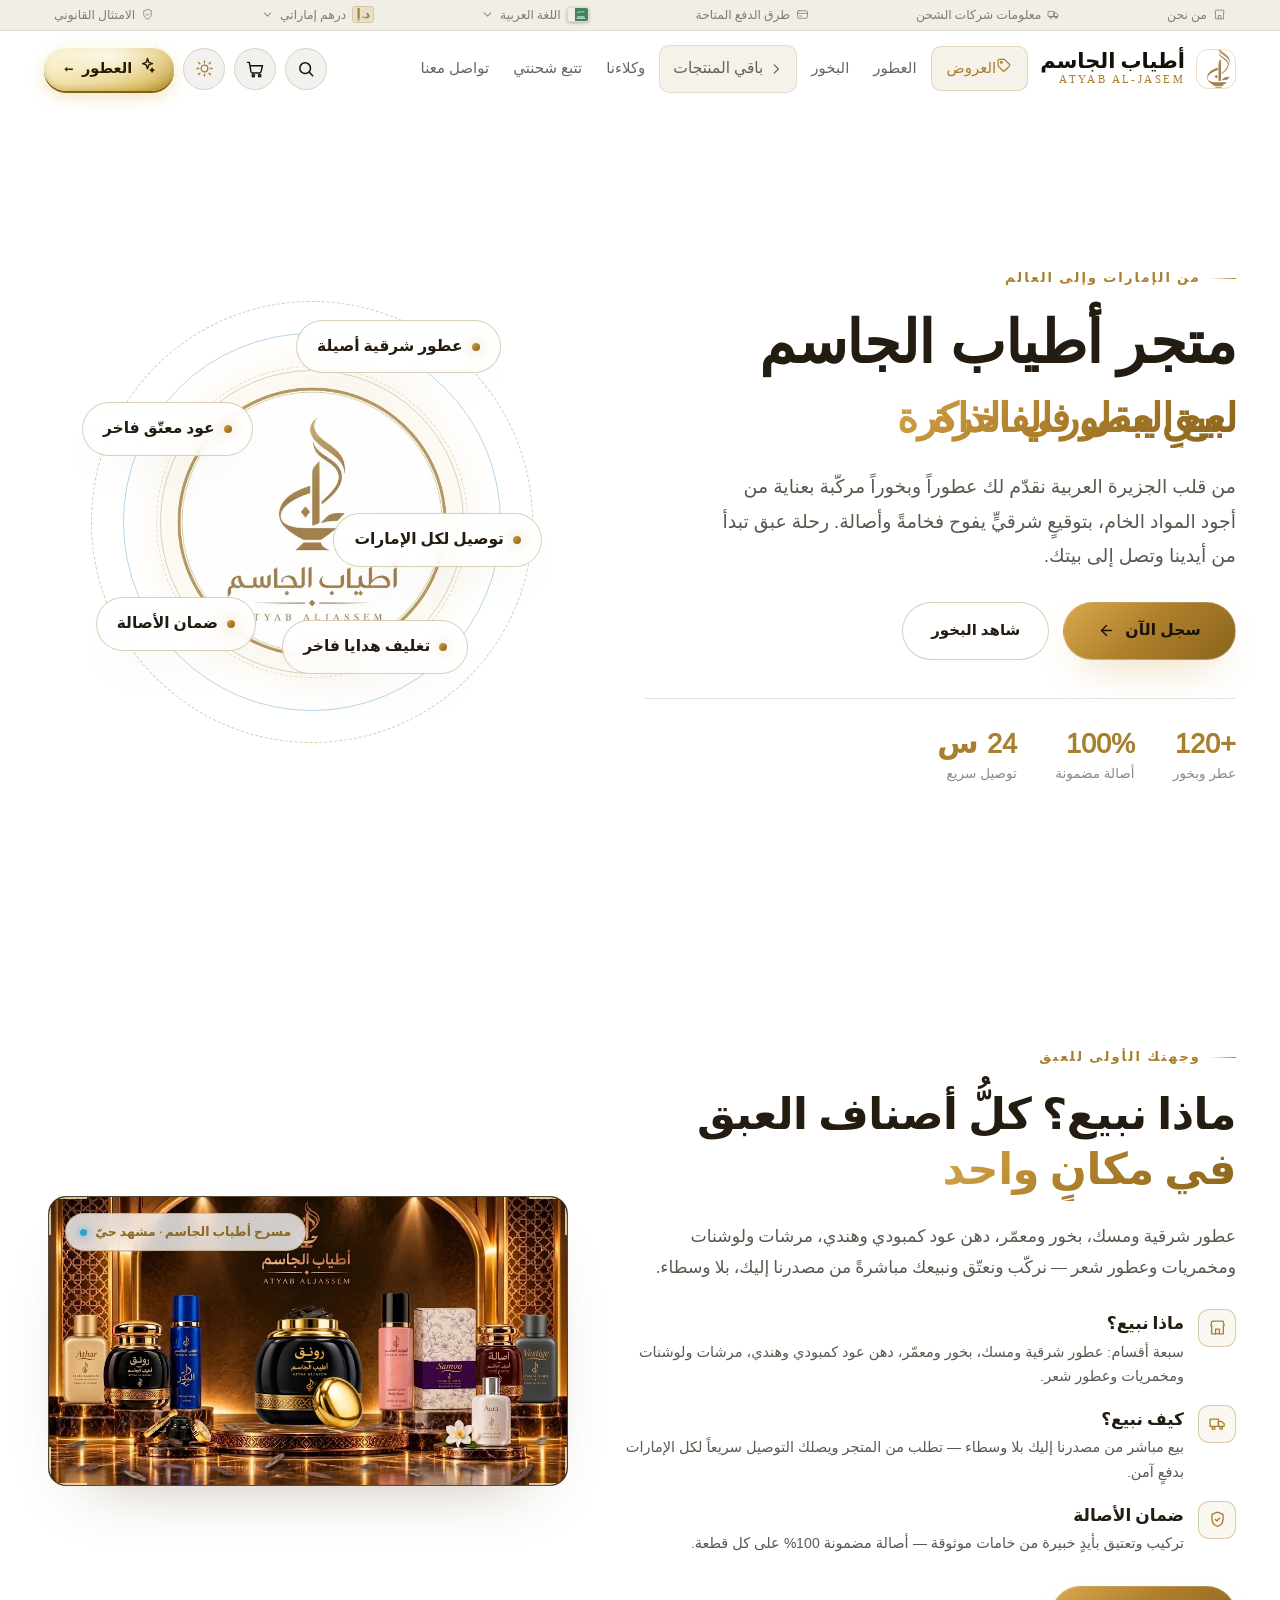
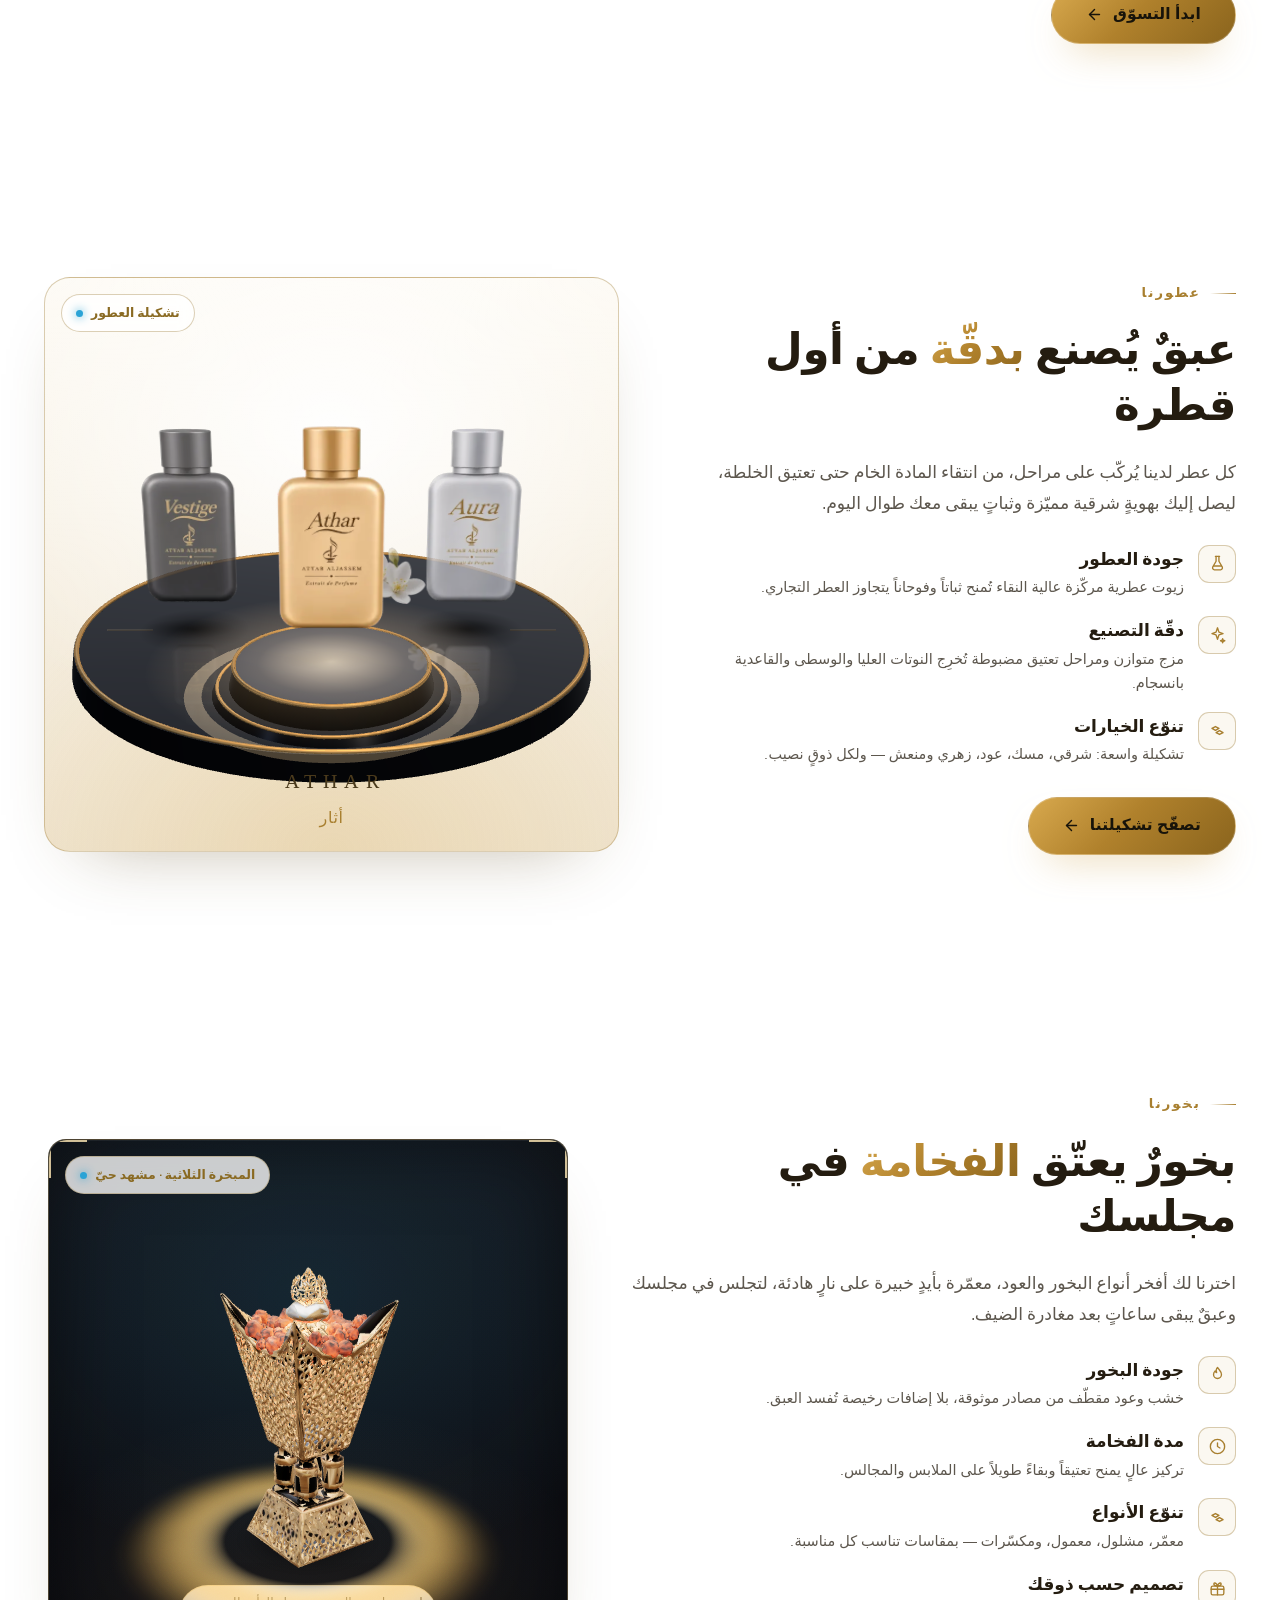
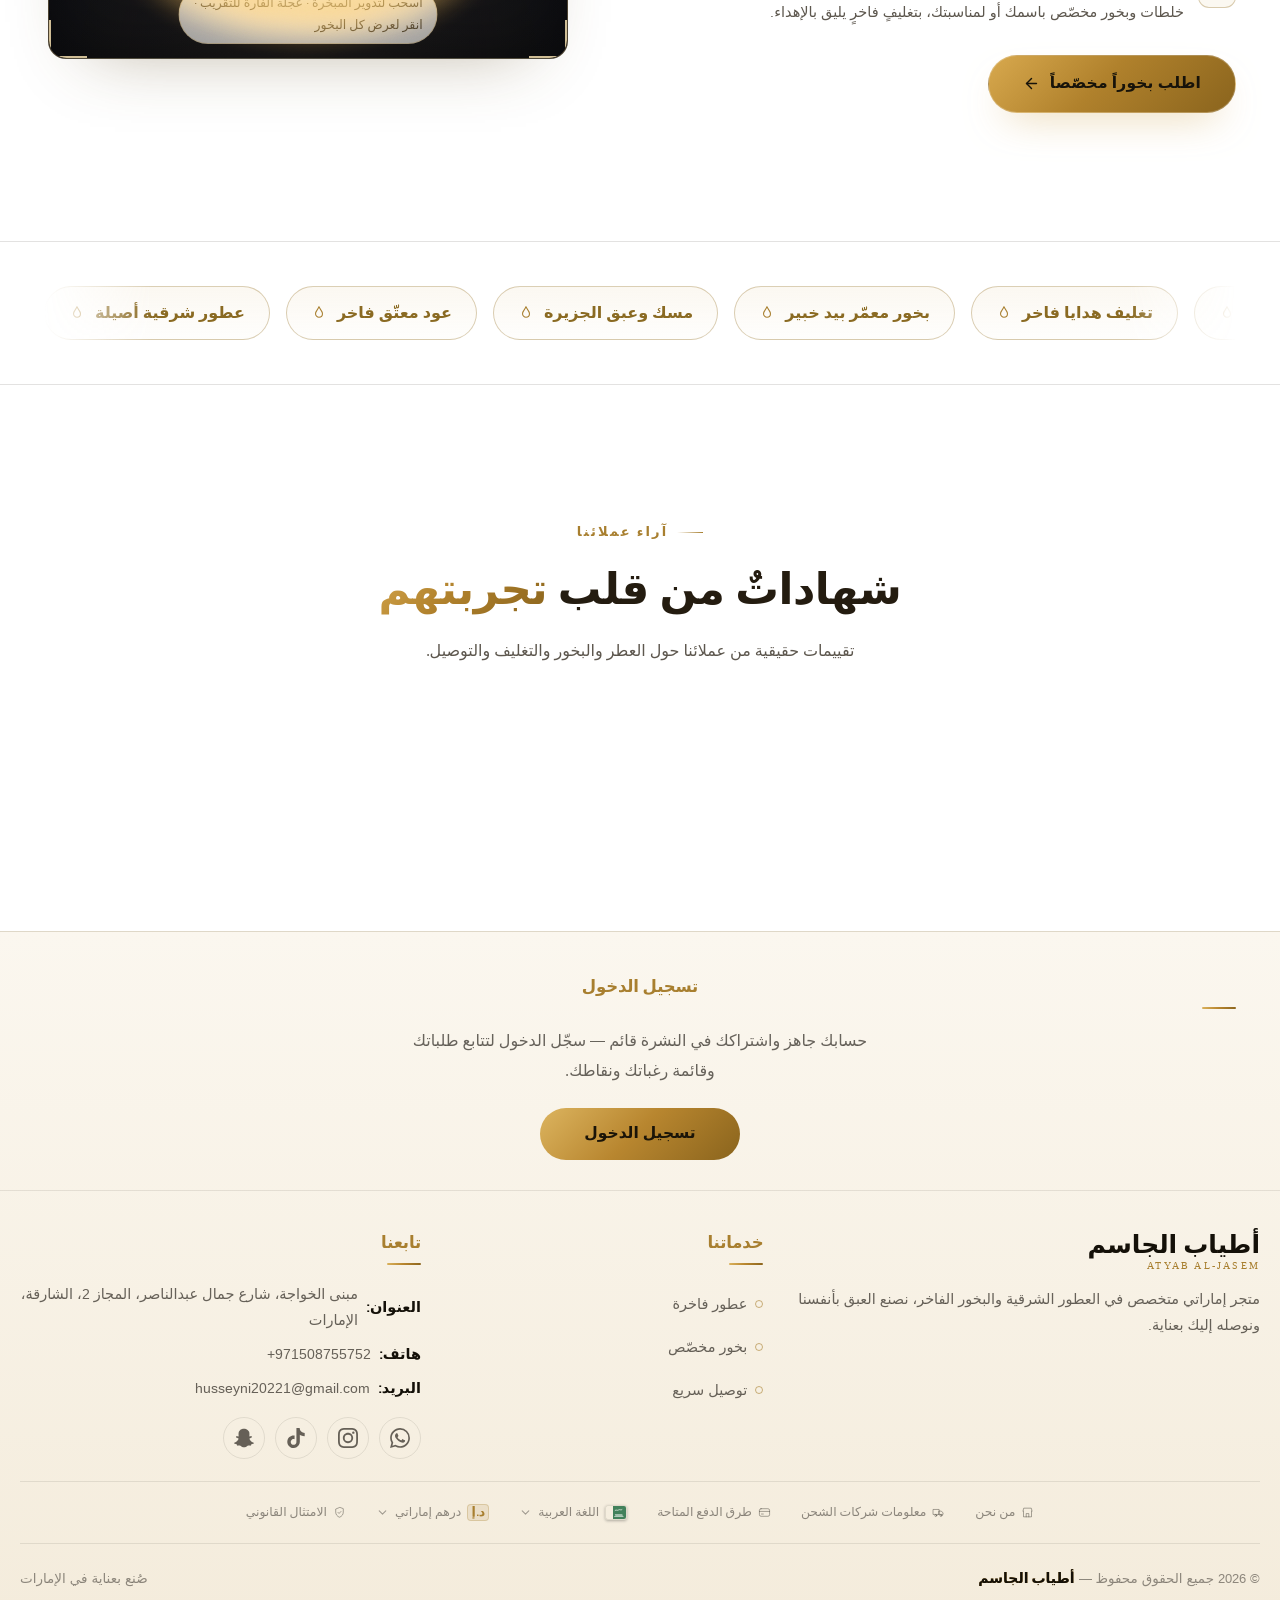
==== commit 0a998d30: "Add files via upload" ====
--- a/index.html
+++ b/index.html
@@ -1 +1 @@
-<!doctype html><html lang="ar" dir="rtl" data-theme="day"><head><meta charset="UTF-8"/><meta name="viewport" content="width=device-width,initial-scale=1,viewport-fit=cover"/><meta name="theme-color" content="#0d0d0f"/><meta name="referrer" content="strict-origin-when-cross-origin"/><meta http-equiv="Content-Security-Policy" content="default-src 'self'; script-src 'self' blob: https://accounts.google.com https://apis.google.com https://esm.sh 'unsafe-inline' 'wasm-unsafe-eval'; style-src 'self' https://fonts.googleapis.com 'unsafe-inline'; font-src 'self' https://fonts.gstatic.com data:; img-src 'self' data: blob: https://drive.google.com https://*.googleusercontent.com https://user.uploads.dev; connect-src 'self' blob: data: https://user.uploads.dev https://ankle-underwire-radish.ngrok-free.dev https://*.ngrok-free.dev https://accounts.google.com https://esm.sh https://fonts.googleapis.com https://fonts.gstatic.com; worker-src 'self' blob:; frame-src https://accounts.google.com; object-src 'none'; base-uri 'self'; form-action 'self'"/><link rel="icon" href="data:image/svg+xml,%3Csvg xmlns='http://www.w3.org/2000/svg' viewBox='0 0 64 64'%3E%3Crect width='64' height='64' rx='14' fill='%230d0d0f'/%3E%3Crect x='28' y='9' width='8' height='9' rx='2' fill='%23c8a24a'/%3E%3Ccircle cx='32' cy='36' r='17' fill='%23c8a24a'/%3E%3C/svg%3E"/><title>أطياب الجاسم — العطور والبخور</title><meta name="description" content="متجر أطياب الجاسم: عطور شرقية وبخور فاخر — تشكيلة العطور والبخور مع التفاصيل والأسعار والتقييمات وعربة التسوق."/><link rel="preconnect" href="https://fonts.googleapis.com"/><link rel="preconnect" href="https://fonts.gstatic.com" crossorigin/><link rel="dns-prefetch" href="https://user.uploads.dev"/><link rel="stylesheet" href="https://fonts.googleapis.com/css2?family=Amiri:wght@700&family=Cairo:wght@600;700;800&family=Tajawal:wght@700;800;900&display=swap" media="print" onload='this.media="all"'/><noscript><link rel="stylesheet" href="https://fonts.googleapis.com/css2?family=Amiri:wght@700&family=Cairo:wght@600;700;800&family=Tajawal:wght@700;800;900&display=swap"/></noscript><link rel="preload" as="image" type="image/webp" href="./home/atyab-circular-gold-480.webp" fetchpriority="high"/><script src="./atyab-config.js" defer="defer"></script><script>try{var __c=navigator&&navigator.connection||{},__weak=!!__c.saveData||/^(slow-2g|2g|3g)$/.test(__c.effectiveType||"")||navigator&&Number(navigator.hardwareConcurrency||8)<=4;__weak&&document.documentElement.classList.add("weak-device")}catch(a){}</script><script defer="defer" src="./static/js/main.88f0e1b4.js"></script><link href="./static/css/main.27bf9f45.css" rel="stylesheet"></head><body><div id="root"><header class="site-header is-boot" aria-hidden="true" style="position:fixed;top:0;right:0;left:0;height:70px;height:var(--header-h,70px);z-index:50;pointer-events:none"></header><main class="main" style="padding-top:70px;padding-top:var(--header-h,70px)"><section class="view hm" id="homeView"><section id="homeHero" class="section hero" data-river="1"><div class="container hero-grid"><div class="hero-copy"><span class="eyebrow">من الإمارات وإلى العالم</span><h1><span class="brand-font">متجر أطياب الجاسم</span><br><span class="hero-rotator" id="heroRotator"><span class="rot-word active">لبيع العطور الفاخرة</span><span class="rot-word">للعطور الشرقية الأصيلة</span><span class="rot-word">للبخور والعود الفاخر</span><span class="rot-word">لعبقٍ يبقى في الذاكرة</span></span></h1><p class="hero-lead">من قلب الجزيرة العربية نقدّم لك عطوراً وبخوراً مركّبة بعناية من أجود المواد الخام، بتوقيعٍ شرقيٍّ يفوح فخامةً وأصالة. رحلة عبق تبدأ من أيدينا وتصل إلى بيتك.</p><div class="hero-actions"><a class="btn-primary" href="#/register">سجل الآن<svg viewBox="0 0 24 24" width="18" height="18" fill="none" stroke="currentColor" stroke-width="2" stroke-linecap="round" stroke-linejoin="round" aria-hidden="true" style="flex:none"><path d="M19 12H5"/><path d="m12 19-7-7 7-7"/></svg></a><a class="btn-ghost" href="#/incense">شاهد البخور</a></div><ul class="hero-stats"><li><b>+120</b><span>عطر وبخور</span></li><li><b>100%</b><span>أصالة مضمونة</span></li><li><b>24 س</b><span>توصيل سريع</span></li></ul></div><div class="hero-visual"><div class="orbit pa-logo"><figure class="hero-orb hero-orb--plain"><img width="480" height="480" decoding="async" fetchpriority="high" src="./home/atyab-circular-gold-480.webp" srcset="./home/atyab-circular-gold-480.webp 480w, ./home/atyab-circular-gold.webp 832w" sizes="(max-width: 700px) 75vw, 420px" alt="شعار أطياب الجاسم الدائري الذهبي"></figure></div></div></div></section></section></main></div></body></html>+<!doctype html><html lang="ar" dir="rtl" data-theme="day"><head><meta charset="UTF-8"/><meta name="viewport" content="width=device-width,initial-scale=1,viewport-fit=cover"/><meta name="theme-color" content="#0d0d0f"/><meta name="referrer" content="strict-origin-when-cross-origin"/><meta http-equiv="Content-Security-Policy" content="default-src 'self'; script-src 'self' blob: https://accounts.google.com https://apis.google.com https://esm.sh 'unsafe-inline' 'wasm-unsafe-eval'; style-src 'self' https://fonts.googleapis.com 'unsafe-inline'; font-src 'self' https://fonts.gstatic.com data:; img-src 'self' data: blob: https://drive.google.com https://*.googleusercontent.com https://user.uploads.dev; connect-src 'self' blob: data: https://user.uploads.dev https://ankle-underwire-radish.ngrok-free.dev https://*.ngrok-free.dev https://accounts.google.com https://esm.sh https://fonts.googleapis.com https://fonts.gstatic.com; worker-src 'self' blob:; frame-src https://accounts.google.com; object-src 'none'; base-uri 'self'; form-action 'self'"/><link rel="icon" href="data:image/svg+xml,%3Csvg xmlns='http://www.w3.org/2000/svg' viewBox='0 0 64 64'%3E%3Crect width='64' height='64' rx='14' fill='%230d0d0f'/%3E%3Crect x='28' y='9' width='8' height='9' rx='2' fill='%23c8a24a'/%3E%3Ccircle cx='32' cy='36' r='17' fill='%23c8a24a'/%3E%3C/svg%3E"/><title>أطياب الجاسم — العطور والبخور</title><meta name="description" content="متجر أطياب الجاسم: عطور شرقية وبخور فاخر — تشكيلة العطور والبخور مع التفاصيل والأسعار والتقييمات وعربة التسوق."/><link rel="preconnect" href="https://fonts.googleapis.com"/><link rel="preconnect" href="https://fonts.gstatic.com" crossorigin/><link rel="dns-prefetch" href="https://user.uploads.dev"/><link rel="stylesheet" href="https://fonts.googleapis.com/css2?family=Amiri:wght@700&family=Cairo:wght@600;700;800&family=Tajawal:wght@700;800;900&display=swap" media="print" onload='this.media="all"'/><noscript><link rel="stylesheet" href="https://fonts.googleapis.com/css2?family=Amiri:wght@700&family=Cairo:wght@600;700;800&family=Tajawal:wght@700;800;900&display=swap"/></noscript><link rel="preload" as="image" type="image/webp" href="./home/atyab-circular-gold-480.webp" fetchpriority="high"/><script src="./atyab-config.js" defer="defer"></script><script>try{var __c=navigator&&navigator.connection||{},__weak=!!__c.saveData||/^(slow-2g|2g|3g)$/.test(__c.effectiveType||"")||navigator&&Number(navigator.hardwareConcurrency||8)<=4;__weak&&document.documentElement.classList.add("weak-device")}catch(a){}</script><script defer="defer" src="./static/js/main.5b6cca35.js"></script><link href="./static/css/main.27bf9f45.css" rel="stylesheet"></head><body><div id="root"><header class="site-header is-boot" aria-hidden="true" style="position:fixed;top:0;right:0;left:0;height:70px;height:var(--header-h,70px);z-index:50;pointer-events:none"></header><main class="main" style="padding-top:70px;padding-top:var(--header-h,70px)"><section class="view hm" id="homeView"><section id="homeHero" class="section hero" data-river="1"><div class="container hero-grid"><div class="hero-copy"><span class="eyebrow">من الإمارات وإلى العالم</span><h1><span class="brand-font">متجر أطياب الجاسم</span><br><span class="hero-rotator" id="heroRotator"><span class="rot-word active">لبيع العطور الفاخرة</span><span class="rot-word">للعطور الشرقية الأصيلة</span><span class="rot-word">للبخور والعود الفاخر</span><span class="rot-word">لعبقٍ يبقى في الذاكرة</span></span></h1><p class="hero-lead">من قلب الجزيرة العربية نقدّم لك عطوراً وبخوراً مركّبة بعناية من أجود المواد الخام، بتوقيعٍ شرقيٍّ يفوح فخامةً وأصالة. رحلة عبق تبدأ من أيدينا وتصل إلى بيتك.</p><div class="hero-actions"><a class="btn-primary" href="#/register">سجل الآن<svg viewBox="0 0 24 24" width="18" height="18" fill="none" stroke="currentColor" stroke-width="2" stroke-linecap="round" stroke-linejoin="round" aria-hidden="true" style="flex:none"><path d="M19 12H5"/><path d="m12 19-7-7 7-7"/></svg></a><a class="btn-ghost" href="#/incense">شاهد البخور</a></div><ul class="hero-stats"><li><b>+120</b><span>عطر وبخور</span></li><li><b>100%</b><span>أصالة مضمونة</span></li><li><b>24 س</b><span>توصيل سريع</span></li></ul></div><div class="hero-visual"><div class="orbit pa-logo"><figure class="hero-orb hero-orb--plain"><img width="480" height="480" decoding="async" fetchpriority="high" src="./home/atyab-circular-gold-480.webp" srcset="./home/atyab-circular-gold-480.webp 480w, ./home/atyab-circular-gold.webp 832w" sizes="(max-width: 700px) 75vw, 420px" alt="شعار أطياب الجاسم الدائري الذهبي"></figure></div></div></div></section></section></main></div></body></html>
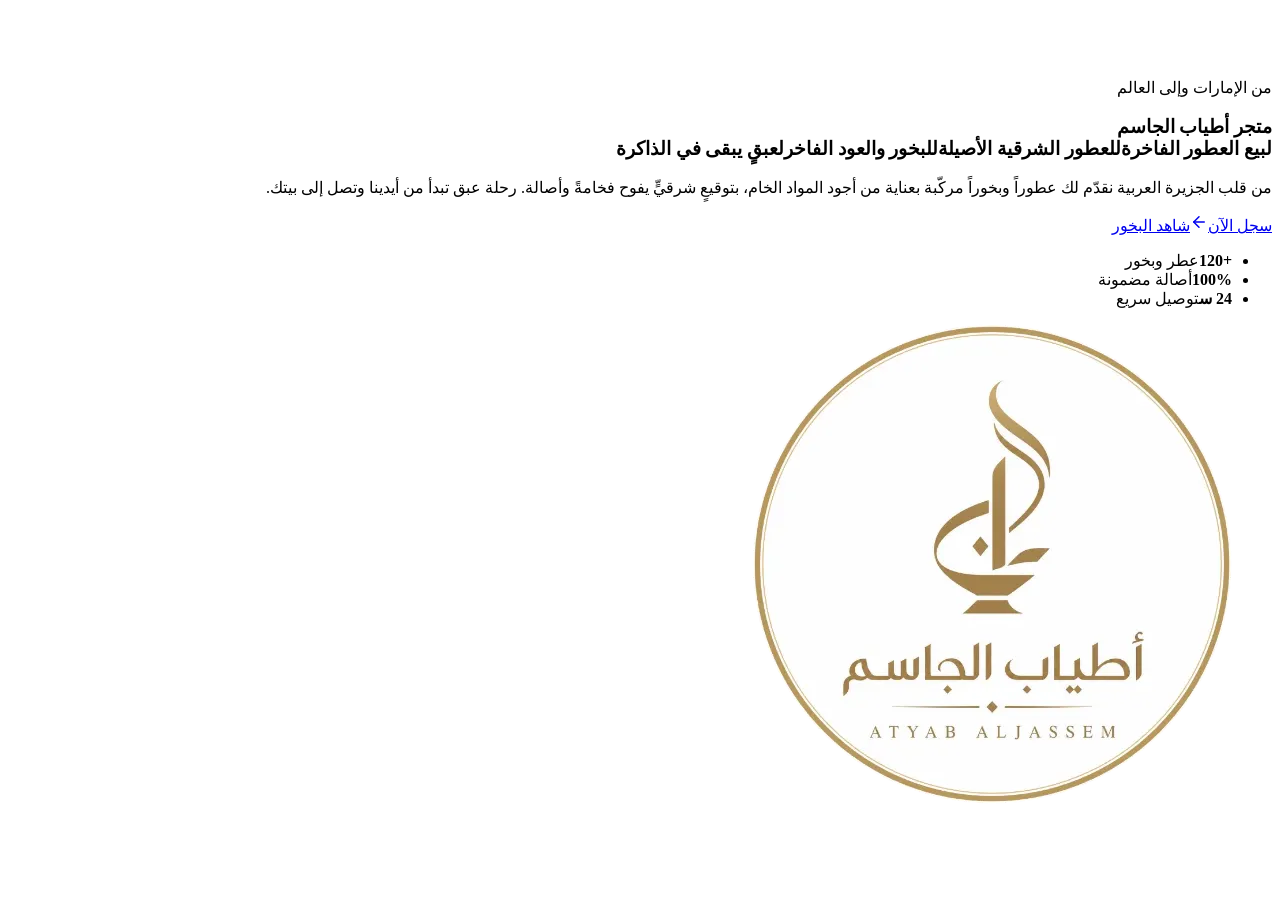
==== commit ed8b3ec1: "Add files via upload" ====
--- a/index.html
+++ b/index.html
@@ -1 +1,23 @@
-<!doctype html><html lang="ar" dir="rtl" data-theme="day"><head><meta charset="UTF-8"/><meta name="viewport" content="width=device-width,initial-scale=1,viewport-fit=cover"/><meta name="theme-color" content="#0d0d0f"/><meta name="referrer" content="strict-origin-when-cross-origin"/><meta http-equiv="Content-Security-Policy" content="default-src 'self'; script-src 'self' blob: https://accounts.google.com https://apis.google.com https://esm.sh 'unsafe-inline' 'wasm-unsafe-eval'; style-src 'self' https://fonts.googleapis.com 'unsafe-inline'; font-src 'self' https://fonts.gstatic.com data:; img-src 'self' data: blob: https://drive.google.com https://*.googleusercontent.com https://user.uploads.dev; connect-src 'self' blob: data: https://user.uploads.dev https://ankle-underwire-radish.ngrok-free.dev https://*.ngrok-free.dev https://accounts.google.com https://esm.sh https://fonts.googleapis.com https://fonts.gstatic.com; worker-src 'self' blob:; frame-src https://accounts.google.com; object-src 'none'; base-uri 'self'; form-action 'self'"/><link rel="icon" href="data:image/svg+xml,%3Csvg xmlns='http://www.w3.org/2000/svg' viewBox='0 0 64 64'%3E%3Crect width='64' height='64' rx='14' fill='%230d0d0f'/%3E%3Crect x='28' y='9' width='8' height='9' rx='2' fill='%23c8a24a'/%3E%3Ccircle cx='32' cy='36' r='17' fill='%23c8a24a'/%3E%3C/svg%3E"/><title>أطياب الجاسم — العطور والبخور</title><meta name="description" content="متجر أطياب الجاسم: عطور شرقية وبخور فاخر — تشكيلة العطور والبخور مع التفاصيل والأسعار والتقييمات وعربة التسوق."/><link rel="preconnect" href="https://fonts.googleapis.com"/><link rel="preconnect" href="https://fonts.gstatic.com" crossorigin/><link rel="dns-prefetch" href="https://user.uploads.dev"/><link rel="stylesheet" href="https://fonts.googleapis.com/css2?family=Amiri:wght@700&family=Cairo:wght@600;700;800&family=Tajawal:wght@700;800;900&display=swap" media="print" onload='this.media="all"'/><noscript><link rel="stylesheet" href="https://fonts.googleapis.com/css2?family=Amiri:wght@700&family=Cairo:wght@600;700;800&family=Tajawal:wght@700;800;900&display=swap"/></noscript><link rel="preload" as="image" type="image/webp" href="./home/atyab-circular-gold-480.webp" fetchpriority="high"/><script src="./atyab-config.js" defer="defer"></script><script>try{var __c=navigator&&navigator.connection||{},__weak=!!__c.saveData||/^(slow-2g|2g|3g)$/.test(__c.effectiveType||"")||navigator&&Number(navigator.hardwareConcurrency||8)<=4;__weak&&document.documentElement.classList.add("weak-device")}catch(a){}</script><script defer="defer" src="./static/js/main.5b6cca35.js"></script><link href="./static/css/main.27bf9f45.css" rel="stylesheet"></head><body><div id="root"><header class="site-header is-boot" aria-hidden="true" style="position:fixed;top:0;right:0;left:0;height:70px;height:var(--header-h,70px);z-index:50;pointer-events:none"></header><main class="main" style="padding-top:70px;padding-top:var(--header-h,70px)"><section class="view hm" id="homeView"><section id="homeHero" class="section hero" data-river="1"><div class="container hero-grid"><div class="hero-copy"><span class="eyebrow">من الإمارات وإلى العالم</span><h1><span class="brand-font">متجر أطياب الجاسم</span><br><span class="hero-rotator" id="heroRotator"><span class="rot-word active">لبيع العطور الفاخرة</span><span class="rot-word">للعطور الشرقية الأصيلة</span><span class="rot-word">للبخور والعود الفاخر</span><span class="rot-word">لعبقٍ يبقى في الذاكرة</span></span></h1><p class="hero-lead">من قلب الجزيرة العربية نقدّم لك عطوراً وبخوراً مركّبة بعناية من أجود المواد الخام، بتوقيعٍ شرقيٍّ يفوح فخامةً وأصالة. رحلة عبق تبدأ من أيدينا وتصل إلى بيتك.</p><div class="hero-actions"><a class="btn-primary" href="#/register">سجل الآن<svg viewBox="0 0 24 24" width="18" height="18" fill="none" stroke="currentColor" stroke-width="2" stroke-linecap="round" stroke-linejoin="round" aria-hidden="true" style="flex:none"><path d="M19 12H5"/><path d="m12 19-7-7 7-7"/></svg></a><a class="btn-ghost" href="#/incense">شاهد البخور</a></div><ul class="hero-stats"><li><b>+120</b><span>عطر وبخور</span></li><li><b>100%</b><span>أصالة مضمونة</span></li><li><b>24 س</b><span>توصيل سريع</span></li></ul></div><div class="hero-visual"><div class="orbit pa-logo"><figure class="hero-orb hero-orb--plain"><img width="480" height="480" decoding="async" fetchpriority="high" src="./home/atyab-circular-gold-480.webp" srcset="./home/atyab-circular-gold-480.webp 480w, ./home/atyab-circular-gold.webp 832w" sizes="(max-width: 700px) 75vw, 420px" alt="شعار أطياب الجاسم الدائري الذهبي"></figure></div></div></div></section></section></main></div></body></html>+<!doctype html><html lang="ar" dir="rtl" data-theme="day"><head><meta charset="UTF-8"/><meta name="viewport" content="width=device-width,initial-scale=1,viewport-fit=cover"/><meta name="theme-color" content="#0d0d0f"/><meta name="referrer" content="strict-origin-when-cross-origin"/><meta http-equiv="Content-Security-Policy" content="default-src 'self'; script-src 'self' blob: https://accounts.google.com https://apis.google.com https://esm.sh 'unsafe-inline' 'wasm-unsafe-eval'; style-src 'self' https://fonts.googleapis.com 'unsafe-inline'; font-src 'self' https://fonts.gstatic.com data:; img-src 'self' data: blob: https://drive.google.com https://*.googleusercontent.com https://user.uploads.dev; connect-src 'self' blob: data: https://user.uploads.dev https://ankle-underwire-radish.ngrok-free.dev https://*.ngrok-free.dev https://accounts.google.com https://esm.sh https://fonts.googleapis.com https://fonts.gstatic.com; worker-src 'self' blob:; frame-src https://accounts.google.com; object-src 'none'; base-uri 'self'; form-action 'self'"/><link rel="icon" href="data:image/svg+xml,%3Csvg xmlns='http://www.w3.org/2000/svg' viewBox='0 0 64 64'%3E%3Crect width='64' height='64' rx='14' fill='%230d0d0f'/%3E%3Crect x='28' y='9' width='8' height='9' rx='2' fill='%23c8a24a'/%3E%3Ccircle cx='32' cy='36' r='17' fill='%23c8a24a'/%3E%3C/svg%3E"/><title>أطياب الجاسم — العطور والبخور</title><meta name="description" content="متجر أطياب الجاسم: عطور شرقية وبخور فاخر — تشكيلة العطور والبخور مع التفاصيل والأسعار والتقييمات وعربة التسوق."/><script>!function(){try{var a=location.hash||"",t=/^#(\/[^?#]*)/.exec(a);t&&history.replaceState(null,"",t[1]+location.search);var e=sessionStorage.getItem("atyab:spa-redirect");sessionStorage.removeItem("atyab:spa-redirect"),e&&"/"===e.charAt(0)&&"/"===location.pathname&&!location.hash&&history.replaceState(null,"",e)}catch(a){}}()</script><link rel="canonical" href="https://atyabaljasim.com/"/><meta property="og:type" content="website"/><meta property="og:site_name" content="أطياب الجاسم"/><meta property="og:title" content="أطياب الجاسم — العطور والبخور"/><meta property="og:description" content="متجر أطياب الجاسم: عطور شرقية وبخور فاخر — تشكيلة العطور والبخور مع التفاصيل والأسعار والتقييمات وعربة التسوق."/><meta property="og:url" content="https://atyabaljasim.com/"/><meta property="og:image" content="https://atyabaljasim.com/images/og-share.jpg"/><meta property="og:image:width" content="1200"/><meta property="og:image:height" content="630"/><meta property="og:image:alt" content="شعار أطياب الجاسم الذهبي"/><meta property="og:locale" content="ar_AE"/><meta property="og:locale:alternate" content="en_US"/><meta name="twitter:card" content="summary_large_image"/><meta name="twitter:title" content="أطياب الجاسم — العطور والبخور"/><meta name="twitter:description" content="متجر أطياب الجاسم: عطور شرقية وبخور فاخر — تشكيلة العطور والبخور مع التفاصيل والأسعار والتقييمات وعربة التسوق."/><meta name="twitter:image" content="https://atyabaljasim.com/images/og-share.jpg"/><meta name="twitter:image:alt" content="شعار أطياب الجاسم الذهبي"/><script type="application/ld+json">{
+        "@context": "https://schema.org",
+        "@type": "Organization",
+        "name": "أطياب الجاسم",
+        "alternateName": "Atyab Al-Jasem",
+        "url": "https://atyabaljasim.com/",
+        "logo": "https://atyabaljasim.com/images/og-share.jpg",
+        "contactPoint": [
+          {
+            "@type": "ContactPoint",
+            "telephone": "+971-50-875-5752",
+            "contactType": "customer service",
+            "areaServed": "AE",
+            "availableLanguage": ["ar", "en"]
+          }
+        ]
+      }</script><script type="application/ld+json">{
+        "@context": "https://schema.org",
+        "@type": "WebSite",
+        "name": "أطياب الجاسم",
+        "alternateName": "Atyab Al-Jasem",
+        "url": "https://atyabaljasim.com/"
+      }</script><link rel="preconnect" href="https://fonts.googleapis.com"/><link rel="preconnect" href="https://fonts.gstatic.com" crossorigin/><link rel="dns-prefetch" href="https://user.uploads.dev"/><link rel="stylesheet" href="https://fonts.googleapis.com/css2?family=Amiri:wght@700&family=Cairo:wght@600;700;800&family=Tajawal:wght@700;800;900&display=swap" media="print" onload='this.media="all"'/><noscript><link rel="stylesheet" href="https://fonts.googleapis.com/css2?family=Amiri:wght@700&family=Cairo:wght@600;700;800&family=Tajawal:wght@700;800;900&display=swap"/></noscript><link rel="preload" as="image" type="image/webp" href="/home/atyab-circular-gold-480.webp" fetchpriority="high"/><script src="/atyab-config.js" defer="defer"></script><script>try{var __c=navigator&&navigator.connection||{},__weak=!!__c.saveData||/^(slow-2g|2g|3g)$/.test(__c.effectiveType||"")||navigator&&Number(navigator.hardwareConcurrency||8)<=4;__weak&&document.documentElement.classList.add("weak-device")}catch(a){}</script><script defer="defer" src="/static/js/main.b541b390.js"></script><link href="/static/css/main.8bd0de45.css" rel="stylesheet"></head><body><div id="root"><header class="site-header is-boot" aria-hidden="true" style="position:fixed;top:0;right:0;left:0;height:70px;height:var(--header-h,70px);z-index:50;pointer-events:none"></header><main class="main" style="padding-top:70px;padding-top:var(--header-h,70px)"><section class="view hm" id="homeView"><section id="homeHero" class="section hero" data-river="1"><div class="container hero-grid"><div class="hero-copy"><span class="eyebrow">من الإمارات وإلى العالم</span><h1><span class="brand-font">متجر أطياب الجاسم</span><br><span class="hero-rotator" id="heroRotator"><span class="rot-word active">لبيع العطور الفاخرة</span><span class="rot-word">للعطور الشرقية الأصيلة</span><span class="rot-word">للبخور والعود الفاخر</span><span class="rot-word">لعبقٍ يبقى في الذاكرة</span></span></h1><p class="hero-lead">من قلب الجزيرة العربية نقدّم لك عطوراً وبخوراً مركّبة بعناية من أجود المواد الخام، بتوقيعٍ شرقيٍّ يفوح فخامةً وأصالة. رحلة عبق تبدأ من أيدينا وتصل إلى بيتك.</p><div class="hero-actions"><a class="btn-primary" href="/register">سجل الآن<svg viewBox="0 0 24 24" width="18" height="18" fill="none" stroke="currentColor" stroke-width="2" stroke-linecap="round" stroke-linejoin="round" aria-hidden="true" style="flex:none"><path d="M19 12H5"/><path d="m12 19-7-7 7-7"/></svg></a><a class="btn-ghost" href="/incense">شاهد البخور</a></div><ul class="hero-stats"><li><b>+120</b><span>عطر وبخور</span></li><li><b>100%</b><span>أصالة مضمونة</span></li><li><b>24 س</b><span>توصيل سريع</span></li></ul></div><div class="hero-visual"><div class="orbit pa-logo"><figure class="hero-orb hero-orb--plain"><img width="480" height="480" decoding="async" fetchpriority="high" src="/home/atyab-circular-gold-480.webp" srcset="/home/atyab-circular-gold-480.webp 480w, /home/atyab-circular-gold.webp 832w" sizes="(max-width: 700px) 75vw, 420px" alt="شعار أطياب الجاسم الدائري الذهبي"></figure></div></div></div></section></section></main></div></body></html>
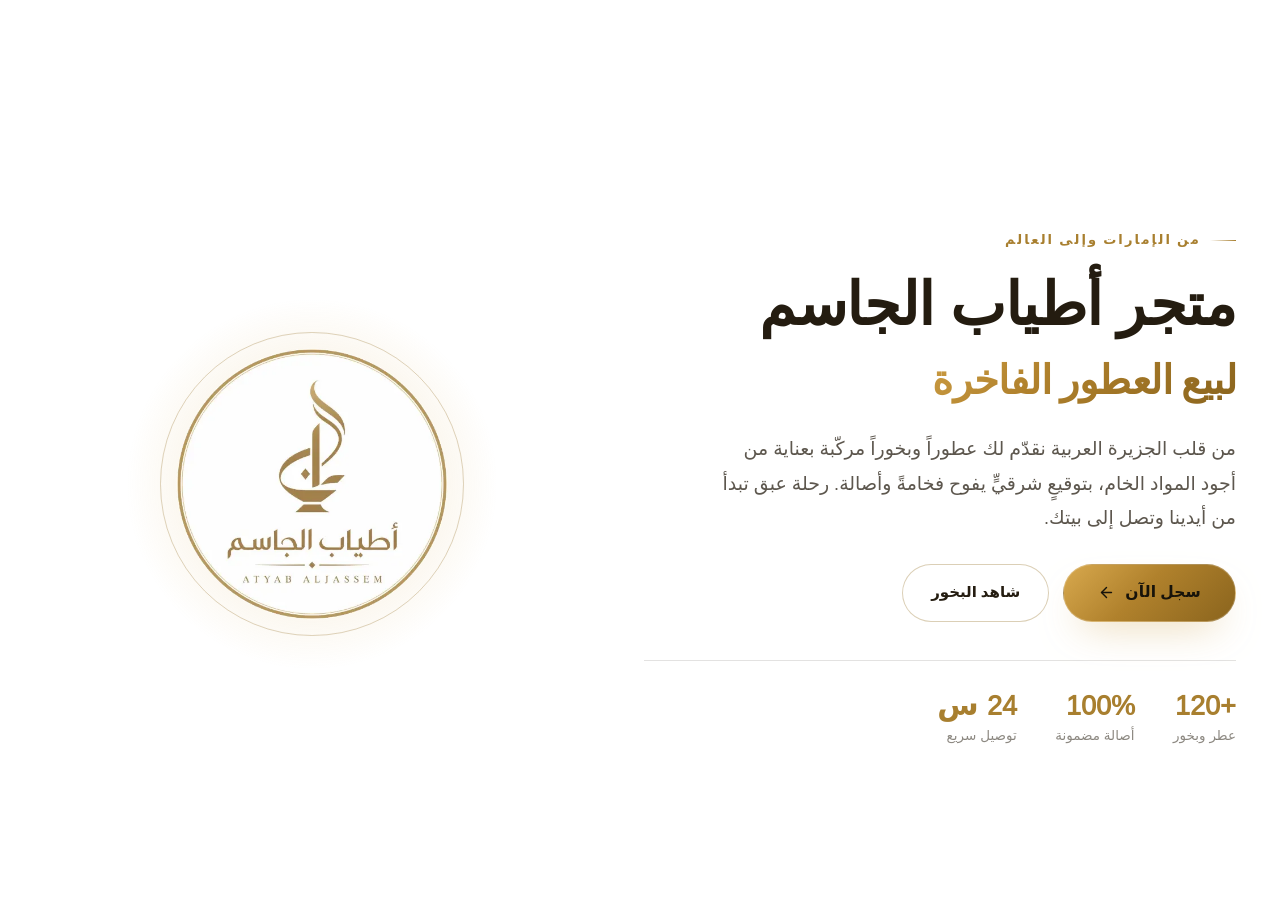
==== commit b7ad8c92: "Add files via upload" ====
--- a/index.html
+++ b/index.html
@@ -1,4 +1,4 @@
-<!doctype html><html lang="ar" dir="rtl" data-theme="day"><head><meta charset="UTF-8"/><meta name="viewport" content="width=device-width,initial-scale=1,viewport-fit=cover"/><meta name="theme-color" content="#0d0d0f"/><meta name="referrer" content="strict-origin-when-cross-origin"/><meta http-equiv="Content-Security-Policy" content="default-src 'self'; script-src 'self' blob: https://accounts.google.com https://apis.google.com https://esm.sh 'unsafe-inline' 'wasm-unsafe-eval'; style-src 'self' https://fonts.googleapis.com 'unsafe-inline'; font-src 'self' https://fonts.gstatic.com data:; img-src 'self' data: blob: https://drive.google.com https://*.googleusercontent.com https://user.uploads.dev; connect-src 'self' blob: data: https://user.uploads.dev https://ankle-underwire-radish.ngrok-free.dev https://*.ngrok-free.dev https://accounts.google.com https://esm.sh https://fonts.googleapis.com https://fonts.gstatic.com; worker-src 'self' blob:; frame-src https://accounts.google.com; object-src 'none'; base-uri 'self'; form-action 'self'"/><link rel="icon" href="data:image/svg+xml,%3Csvg xmlns='http://www.w3.org/2000/svg' viewBox='0 0 64 64'%3E%3Crect width='64' height='64' rx='14' fill='%230d0d0f'/%3E%3Crect x='28' y='9' width='8' height='9' rx='2' fill='%23c8a24a'/%3E%3Ccircle cx='32' cy='36' r='17' fill='%23c8a24a'/%3E%3C/svg%3E"/><title>أطياب الجاسم — العطور والبخور</title><meta name="description" content="متجر أطياب الجاسم: عطور شرقية وبخور فاخر — تشكيلة العطور والبخور مع التفاصيل والأسعار والتقييمات وعربة التسوق."/><script>!function(){try{var a=location.hash||"",t=/^#(\/[^?#]*)/.exec(a);t&&history.replaceState(null,"",t[1]+location.search);var e=sessionStorage.getItem("atyab:spa-redirect");sessionStorage.removeItem("atyab:spa-redirect"),e&&"/"===e.charAt(0)&&"/"===location.pathname&&!location.hash&&history.replaceState(null,"",e)}catch(a){}}()</script><link rel="canonical" href="https://atyabaljasim.com/"/><meta property="og:type" content="website"/><meta property="og:site_name" content="أطياب الجاسم"/><meta property="og:title" content="أطياب الجاسم — العطور والبخور"/><meta property="og:description" content="متجر أطياب الجاسم: عطور شرقية وبخور فاخر — تشكيلة العطور والبخور مع التفاصيل والأسعار والتقييمات وعربة التسوق."/><meta property="og:url" content="https://atyabaljasim.com/"/><meta property="og:image" content="https://atyabaljasim.com/images/og-share.jpg"/><meta property="og:image:width" content="1200"/><meta property="og:image:height" content="630"/><meta property="og:image:alt" content="شعار أطياب الجاسم الذهبي"/><meta property="og:locale" content="ar_AE"/><meta property="og:locale:alternate" content="en_US"/><meta name="twitter:card" content="summary_large_image"/><meta name="twitter:title" content="أطياب الجاسم — العطور والبخور"/><meta name="twitter:description" content="متجر أطياب الجاسم: عطور شرقية وبخور فاخر — تشكيلة العطور والبخور مع التفاصيل والأسعار والتقييمات وعربة التسوق."/><meta name="twitter:image" content="https://atyabaljasim.com/images/og-share.jpg"/><meta name="twitter:image:alt" content="شعار أطياب الجاسم الذهبي"/><script type="application/ld+json">{
+<!doctype html><html lang="ar" dir="rtl" data-theme="day"><head><meta charset="UTF-8"/><meta name="viewport" content="width=device-width,initial-scale=1,viewport-fit=cover"/><meta name="theme-color" content="#0d0d0f"/><meta name="referrer" content="strict-origin-when-cross-origin"/><meta http-equiv="Content-Security-Policy" content="default-src 'self'; script-src 'self' blob: https://accounts.google.com https://apis.google.com https://esm.sh 'unsafe-inline' 'wasm-unsafe-eval'; style-src 'self' https://fonts.googleapis.com 'unsafe-inline'; font-src 'self' https://fonts.gstatic.com data:; img-src 'self' data: blob: https://drive.google.com https://*.googleusercontent.com https://user.uploads.dev; connect-src 'self' blob: data: https://user.uploads.dev https://ankle-underwire-radish.ngrok-free.dev https://*.ngrok-free.dev https://accounts.google.com https://esm.sh https://fonts.googleapis.com https://fonts.gstatic.com; worker-src 'self' blob:; frame-src https://accounts.google.com; object-src 'none'; base-uri 'self'; form-action 'self'"/><link rel="icon" href="data:image/svg+xml,%3Csvg xmlns='http://www.w3.org/2000/svg' viewBox='0 0 64 64'%3E%3Crect width='64' height='64' rx='14' fill='%230d0d0f'/%3E%3Crect x='28' y='9' width='8' height='9' rx='2' fill='%23c8a24a'/%3E%3Ccircle cx='32' cy='36' r='17' fill='%23c8a24a'/%3E%3C/svg%3E"/><title>أطياب الجاسم | عطور وعود وبخور فاخر في الإمارات</title><meta name="description" content="تسوق من أطياب الجاسم أجود العطور والعود والبخور بأسعار مناسبة، مع توصيل داخل الإمارات."/><script>!function(){try{var a=location.hash||"",t=/^#(\/[^?#]*)/.exec(a);t&&history.replaceState(null,"",t[1]+location.search);var e=sessionStorage.getItem("atyab:spa-redirect");sessionStorage.removeItem("atyab:spa-redirect"),e&&"/"===e.charAt(0)&&"/"===location.pathname&&!location.hash&&history.replaceState(null,"",e)}catch(a){}}()</script><link rel="canonical" href="https://atyabaljasim.com/"/><meta property="og:type" content="website"/><meta property="og:site_name" content="أطياب الجاسم"/><meta property="og:title" content="أطياب الجاسم | عطور وعود وبخور فاخر في الإمارات"/><meta property="og:description" content="تسوق من أطياب الجاسم أجود العطور والعود والبخور بأسعار مناسبة، مع توصيل داخل الإمارات."/><meta property="og:url" content="https://atyabaljasim.com/"/><meta property="og:image" content="https://atyabaljasim.com/images/og-share.jpg"/><meta property="og:image:width" content="1200"/><meta property="og:image:height" content="630"/><meta property="og:image:alt" content="شعار أطياب الجاسم الذهبي"/><meta property="og:locale" content="ar_AE"/><meta property="og:locale:alternate" content="en_US"/><meta name="twitter:card" content="summary_large_image"/><meta name="twitter:title" content="أطياب الجاسم | عطور وعود وبخور فاخر في الإمارات"/><meta name="twitter:description" content="تسوق من أطياب الجاسم أجود العطور والعود والبخور بأسعار مناسبة، مع توصيل داخل الإمارات."/><meta name="twitter:image" content="https://atyabaljasim.com/images/og-share.jpg"/><meta name="twitter:image:alt" content="شعار أطياب الجاسم الذهبي"/><script type="application/ld+json">{
         "@context": "https://schema.org",
         "@type": "Organization",
         "name": "أطياب الجاسم",
@@ -20,4 +20,4 @@
         "name": "أطياب الجاسم",
         "alternateName": "Atyab Al-Jasem",
         "url": "https://atyabaljasim.com/"
-      }</script><link rel="preconnect" href="https://fonts.googleapis.com"/><link rel="preconnect" href="https://fonts.gstatic.com" crossorigin/><link rel="dns-prefetch" href="https://user.uploads.dev"/><link rel="stylesheet" href="https://fonts.googleapis.com/css2?family=Amiri:wght@700&family=Cairo:wght@600;700;800&family=Tajawal:wght@700;800;900&display=swap" media="print" onload='this.media="all"'/><noscript><link rel="stylesheet" href="https://fonts.googleapis.com/css2?family=Amiri:wght@700&family=Cairo:wght@600;700;800&family=Tajawal:wght@700;800;900&display=swap"/></noscript><link rel="preload" as="image" type="image/webp" href="/home/atyab-circular-gold-480.webp" fetchpriority="high"/><script src="/atyab-config.js" defer="defer"></script><script>try{var __c=navigator&&navigator.connection||{},__weak=!!__c.saveData||/^(slow-2g|2g|3g)$/.test(__c.effectiveType||"")||navigator&&Number(navigator.hardwareConcurrency||8)<=4;__weak&&document.documentElement.classList.add("weak-device")}catch(a){}</script><script defer="defer" src="/static/js/main.b541b390.js"></script><link href="/static/css/main.8bd0de45.css" rel="stylesheet"></head><body><div id="root"><header class="site-header is-boot" aria-hidden="true" style="position:fixed;top:0;right:0;left:0;height:70px;height:var(--header-h,70px);z-index:50;pointer-events:none"></header><main class="main" style="padding-top:70px;padding-top:var(--header-h,70px)"><section class="view hm" id="homeView"><section id="homeHero" class="section hero" data-river="1"><div class="container hero-grid"><div class="hero-copy"><span class="eyebrow">من الإمارات وإلى العالم</span><h1><span class="brand-font">متجر أطياب الجاسم</span><br><span class="hero-rotator" id="heroRotator"><span class="rot-word active">لبيع العطور الفاخرة</span><span class="rot-word">للعطور الشرقية الأصيلة</span><span class="rot-word">للبخور والعود الفاخر</span><span class="rot-word">لعبقٍ يبقى في الذاكرة</span></span></h1><p class="hero-lead">من قلب الجزيرة العربية نقدّم لك عطوراً وبخوراً مركّبة بعناية من أجود المواد الخام، بتوقيعٍ شرقيٍّ يفوح فخامةً وأصالة. رحلة عبق تبدأ من أيدينا وتصل إلى بيتك.</p><div class="hero-actions"><a class="btn-primary" href="/register">سجل الآن<svg viewBox="0 0 24 24" width="18" height="18" fill="none" stroke="currentColor" stroke-width="2" stroke-linecap="round" stroke-linejoin="round" aria-hidden="true" style="flex:none"><path d="M19 12H5"/><path d="m12 19-7-7 7-7"/></svg></a><a class="btn-ghost" href="/incense">شاهد البخور</a></div><ul class="hero-stats"><li><b>+120</b><span>عطر وبخور</span></li><li><b>100%</b><span>أصالة مضمونة</span></li><li><b>24 س</b><span>توصيل سريع</span></li></ul></div><div class="hero-visual"><div class="orbit pa-logo"><figure class="hero-orb hero-orb--plain"><img width="480" height="480" decoding="async" fetchpriority="high" src="/home/atyab-circular-gold-480.webp" srcset="/home/atyab-circular-gold-480.webp 480w, /home/atyab-circular-gold.webp 832w" sizes="(max-width: 700px) 75vw, 420px" alt="شعار أطياب الجاسم الدائري الذهبي"></figure></div></div></div></section></section></main></div></body></html>+      }</script><link rel="preconnect" href="https://fonts.googleapis.com"/><link rel="preconnect" href="https://fonts.gstatic.com" crossorigin/><link rel="dns-prefetch" href="https://user.uploads.dev"/><link rel="stylesheet" href="https://fonts.googleapis.com/css2?family=Amiri:wght@700&family=Cairo:wght@600;700;800&family=Tajawal:wght@700;800;900&display=swap" media="print" onload='this.media="all"'/><noscript><link rel="stylesheet" href="https://fonts.googleapis.com/css2?family=Amiri:wght@700&family=Cairo:wght@600;700;800&family=Tajawal:wght@700;800;900&display=swap"/></noscript><link rel="preload" as="image" type="image/webp" href="/home/atyab-circular-gold-480.webp" fetchpriority="high"/><script src="/atyab-config.js" defer="defer"></script><script>try{var __c=navigator&&navigator.connection||{},__weak=!!__c.saveData||/^(slow-2g|2g|3g)$/.test(__c.effectiveType||"")||navigator&&Number(navigator.hardwareConcurrency||8)<=4;__weak&&document.documentElement.classList.add("weak-device")}catch(a){}</script><script defer="defer" src="/static/js/main.45694dab.js"></script><link href="/static/css/main.8bd0de45.css" rel="stylesheet"></head><body><div id="root"><header class="site-header is-boot" aria-hidden="true" style="position:fixed;top:0;right:0;left:0;height:70px;height:var(--header-h,70px);z-index:50;pointer-events:none"></header><main class="main" style="padding-top:70px;padding-top:var(--header-h,70px)"><section class="view hm" id="homeView"><section id="homeHero" class="section hero" data-river="1"><div class="container hero-grid"><div class="hero-copy"><span class="eyebrow">من الإمارات وإلى العالم</span><h1><span class="brand-font">متجر أطياب الجاسم</span><br><span class="hero-rotator" id="heroRotator"><span class="rot-word active">لبيع العطور الفاخرة</span><span class="rot-word">للعطور الشرقية الأصيلة</span><span class="rot-word">للبخور والعود الفاخر</span><span class="rot-word">لعبقٍ يبقى في الذاكرة</span></span></h1><p class="hero-lead">من قلب الجزيرة العربية نقدّم لك عطوراً وبخوراً مركّبة بعناية من أجود المواد الخام، بتوقيعٍ شرقيٍّ يفوح فخامةً وأصالة. رحلة عبق تبدأ من أيدينا وتصل إلى بيتك.</p><div class="hero-actions"><a class="btn-primary" href="/register">سجل الآن<svg viewBox="0 0 24 24" width="18" height="18" fill="none" stroke="currentColor" stroke-width="2" stroke-linecap="round" stroke-linejoin="round" aria-hidden="true" style="flex:none"><path d="M19 12H5"/><path d="m12 19-7-7 7-7"/></svg></a><a class="btn-ghost" href="/incense">شاهد البخور</a></div><ul class="hero-stats"><li><b>+120</b><span>عطر وبخور</span></li><li><b>100%</b><span>أصالة مضمونة</span></li><li><b>24 س</b><span>توصيل سريع</span></li></ul></div><div class="hero-visual"><div class="orbit pa-logo"><figure class="hero-orb hero-orb--plain"><img width="480" height="480" decoding="async" fetchpriority="high" src="/home/atyab-circular-gold-480.webp" srcset="/home/atyab-circular-gold-480.webp 480w, /home/atyab-circular-gold.webp 832w" sizes="(max-width: 700px) 75vw, 420px" alt="شعار أطياب الجاسم الدائري الذهبي"></figure></div></div></div></section></section></main></div></body></html>
--- a/static/css/main.8bd0de45.css
+++ b/static/css/main.8bd0de45.css
@@ -0,0 +1,2 @@
+.events-banner{align-items:center;background:linear-gradient(90deg,#b30f4d,#e0332b 45%,#f59e0b);box-shadow:0 10px 26px -14px #b30f4dcc;color:#fff;display:flex;font-size:15px;font-weight:700;min-height:44px;overflow:hidden;padding:8px 12px 8px 46px;position:sticky;top:70px;top:var(--header-h,70px);z-index:996}.events-track{animation-iteration-count:infinite;animation-timing-function:linear;display:inline-flex;width:max-content;will-change:transform}.events-banner:hover .events-track{animation-play-state:paused}@keyframes events-slide-ltr{0%{transform:translateX(0)}to{transform:translateX(-50%)}}@keyframes events-slide-rtl{0%{transform:translateX(0)}to{transform:translateX(50%)}}.events-half{padding-inline-end:72px;text-shadow:0 1px 3px #00000073}.events-half,.events-unit{line-height:1.9;white-space:nowrap}.events-unit{font-size:inherit;font-weight:inherit;position:absolute;visibility:hidden}.events-sr{clip:rect(0 0 0 0);height:1px;overflow:hidden;position:absolute;white-space:nowrap;width:1px}.events-close{background:#00000047;border:1px solid #ffffffa6;border-radius:50%;color:#fff;cursor:pointer;display:grid;font-size:13px;height:30px;left:6px;line-height:1;padding:0;place-items:center;position:absolute;top:50%;transform:translateY(-50%);width:30px}.events-close:hover{background:#0000008c}@media (prefers-reduced-motion:reduce){.events-track{animation:none;flex-wrap:wrap;width:auto}.events-half:last-child,.events-unit{display:none}.events-half{white-space:normal}}@media (max-width:640px){.events-banner{font-size:13px;min-height:40px}}.sk-block{animation:sk-shimmer 1.4s ease-in-out infinite;background:linear-gradient(100deg,#1a1d24 30%,#2b303b 46%,#1a1d24 62%);background:linear-gradient(100deg,var(--surface,#1a1d24) 30%,var(--line,#2b303b) 46%,var(--surface,#1a1d24) 62%);background-size:200% 100%;border-radius:12px;display:block}.sk-round{border-radius:999px}.sk-circle{border-radius:50%}@keyframes sk-shimmer{0%{background-position:180% 0}to{background-position:-80% 0}}@media (prefers-reduced-motion:reduce){.sk-block{animation:none}}.sk-card{background:#14161c;background:var(--surface,#14161c);border:1px solid #2b303b;border:1px solid var(--line,#2b303b);border-radius:18px;overflow:hidden}.sk-card-media{border-radius:0;height:240px}.sk-card-body{grid-gap:10px;display:grid;gap:10px;padding:14px}.sk-line{height:14px}.sk-line.short{width:55%}.sk-line.tiny{height:12px;width:35%}.sk-btn{border-radius:999px;height:42px}.sk-offer{grid-gap:26px;background:#14161c;background:var(--surface,#14161c);border:1px solid #2b303b;border:1px solid var(--line,#2b303b);border-radius:22px;display:grid;gap:26px;grid-template-columns:1.2fr 1fr;margin-bottom:26px;padding:26px}.sk-offer-title{height:26px;width:70%}.sk-offer-media{height:300px}@media (max-width:820px){.sk-offer{grid-template-columns:1fr}.sk-offer-media{height:220px}}.sk-carrier,.sk-pay{grid-gap:12px;background:#14161c;background:var(--surface,#14161c);border:1px solid #2b303b;border:1px solid var(--line,#2b303b);border-radius:18px;display:grid;gap:12px;margin-bottom:16px;padding:20px}.sk-row{align-items:center;display:flex;gap:12px}.sk-avatar{flex:none;height:44px;width:44px}.sk-hero{grid-gap:26px;align-items:center;display:grid;gap:26px;grid-template-columns:1.2fr 1fr;padding:40px 0}.sk-orb{height:min(340px,70vw);margin-inline:auto;width:min(340px,70vw)}@media (max-width:820px){.sk-hero{grid-template-columns:1fr}}.sk-showcase{grid-gap:26px;display:grid;gap:26px;grid-template-columns:1fr 1.2fr;padding:30px 0}@media (max-width:820px){.sk-showcase{grid-template-columns:1fr}}.sk-reviews{grid-gap:16px;display:grid;gap:16px;grid-template-columns:repeat(3,1fr)}@media (max-width:820px){.sk-reviews{grid-template-columns:1fr}}.sk-review{height:150px}.of-empty{color:inherit;padding:60px 20px;text-align:center}.of-empty p{font-size:1.1rem;margin:0}.img-skeleton{animation:sk-shimmer 1.4s ease-in-out infinite;background:linear-gradient(100deg,#1a1d24 30%,#2b303b 46%,#1a1d24 62%);background:linear-gradient(100deg,var(--surface,#1a1d24) 30%,var(--line,#2b303b) 46%,var(--surface,#1a1d24) 62%);background-size:200% 100%;border-radius:12px;display:block}@media (prefers-reduced-motion:reduce){.img-skeleton{animation:none}}.sk-mk-who{align-items:center;background:#14161c;background:var(--surface,#14161c);border:1px solid #2b303b;border:1px solid var(--line,#2b303b);border-radius:18px;display:flex;padding:20px}.sk-mk-stats,.sk-mk-who{gap:14px;margin-bottom:16px}.sk-mk-stats{grid-gap:14px;display:grid;grid-template-columns:repeat(3,1fr)}@media (max-width:700px){.sk-mk-stats{grid-template-columns:1fr}}.sk-mk-stat{border-radius:18px;height:92px}.sk-mk-table{grid-gap:12px;background:#14161c;background:var(--surface,#14161c);border:1px solid #2b303b;border:1px solid var(--line,#2b303b);border-radius:18px;display:grid;gap:12px;padding:18px}.sk-mk-thead{height:20px;width:38%}.sk-mk-trow{align-items:center;display:flex;gap:12px}.sk-track{grid-gap:12px;background:#14161c;background:var(--surface,#14161c);border:1px solid #2b303b;border:1px solid var(--line,#2b303b);border-radius:18px;display:grid;gap:12px;padding:20px}.sk-track-bar{border-radius:999px;height:30px}.sk-hrow{align-items:center;background:#14161c;background:var(--surface,#14161c);border:1px solid #2b303b;border:1px solid var(--line,#2b303b);border-radius:16px;display:flex;gap:12px;margin-bottom:12px;padding:14px 16px}.sk-field{border-radius:12px;height:48px}@font-face{ascent-override:79.72%;descent-override:29.70%;font-family:Atyab Head Fallback;line-gap-override:0%;size-adjust:127.95%;src:local("Arial"),local("Helvetica Neue"),local("Liberation Sans"),local("Roboto"),local("Segoe UI");unicode-range:u+06??,u+0750-077f,u+08a0-08ff,u+fb50-fdff,u+fe70-feff}@font-face{ascent-override:114.77%;descent-override:42.76%;font-family:Atyab Head Fallback;line-gap-override:0%;size-adjust:88.87%;src:local("Arial"),local("Helvetica Neue"),local("Liberation Sans"),local("Roboto"),local("Segoe UI");unicode-range:u+0000-05ff,u+0700-074f,u+0780-089f,u+0900-fb4f,u+fe00-fe6f,u+ff00-10ffff}@font-face{ascent-override:102.55%;descent-override:44.96%;font-family:Atyab Body Fallback;line-gap-override:0%;size-adjust:126.77%;src:local("Arial"),local("Helvetica Neue"),local("Liberation Sans"),local("Roboto"),local("Segoe UI");unicode-range:u+06??,u+0750-077f,u+08a0-08ff,u+fb50-fdff,u+fe70-feff}@font-face{ascent-override:138.89%;descent-override:60.90%;font-family:Atyab Body Fallback;line-gap-override:0%;size-adjust:93.60%;src:local("Arial"),local("Helvetica Neue"),local("Liberation Sans"),local("Roboto"),local("Segoe UI");unicode-range:u+0000-05ff,u+0700-074f,u+0780-089f,u+0900-fb4f,u+fe00-fe6f,u+ff00-10ffff}@font-face{ascent-override:111.45%;descent-override:62.69%;font-family:Atyab Deco Fallback;line-gap-override:0%;size-adjust:100.49%;src:local("Times New Roman"),local("Georgia"),local("Liberation Serif"),local("Naskh"),local("Noto Naskh Arabic");unicode-range:u+06??,u+0750-077f,u+08a0-08ff,u+fb50-fdff,u+fe70-feff}@font-face{ascent-override:113.43%;descent-override:63.80%;font-family:Atyab Deco Fallback;line-gap-override:0%;size-adjust:98.74%;src:local("Times New Roman"),local("Georgia"),local("Liberation Serif"),local("Naskh"),local("Noto Naskh Arabic");unicode-range:u+0000-05ff,u+0700-074f,u+0780-089f,u+0900-fb4f,u+fe00-fe6f,u+ff00-10ffff}:root{--bg:#fff;--bg-soft:#fbf9f4;--surface:#fff;--surface-2:#faf7f1;--card-bg:#fff;--media-bg:linear-gradient(180deg,#fdfbf6,#f3eee3);--header-bg:#ffffffdb;--overlay-bg:hsla(0,0%,100%,.985);--footer-bg:linear-gradient(180deg,#fbf7ef,#f4ecdc);--scrim:#14100a6b;--panel:rgba(20,16,10,.035);--panel-2:#14100a0f;--glass:#ffffffdb;--ink:#141008;--fg:#141008;--muted:#14100aa3;--muted-2:#14100a75;--gold:#a87f2f;--gold-2:#c9a24a;--gold-3:#8a641d;--gold-grad:linear-gradient(135deg,#dcb45f,#b8862f 48%,#8a641d);--gold-soft:#a87f2f1a;--on-gold:#1a1408;--line:#a87f2f42;--line-soft:#14100a17;--badge-bg:#141008;--badge-fg:#fff;--heart:#c4423c;--price-now:#1e7a45;--price-old:#c4423c;--save-bg:#1e7a451a;--save-line:#1e7a454d;--stock-ok:#1e7a45;--stock-low:#c98a1f;--stock-out:#c4423c;--stock-track:#14100a17;--font-head:"Tajawal","Cairo","Atyab Head Fallback",system-ui,-apple-system,"Segoe UI",sans-serif;--font-body:"Cairo","Tajawal","Atyab Body Fallback",system-ui,-apple-system,"Segoe UI",sans-serif;--font-deco:"Amiri","Atyab Deco Fallback",Georgia,serif;--header-h:70px;--max:1240px;--radius:18px;--shadow:0 30px 70px -46px #5e481c80;--shadow-card:0 20px 44px -36px #5e481c6b;color-scheme:light}html[data-theme=night]{--bg:#08090d;--bg-soft:#0d1017;--surface:#0f1218;--surface-2:#12161f;--card-bg:linear-gradient(180deg,hsla(0,0%,100%,.055),#ffffff05);--media-bg:linear-gradient(180deg,#12161fe6,#090a0ef2);--header-bg:#08090dd6;--overlay-bg:rgba(8,9,13,.975);--footer-bg:linear-gradient(180deg,#0a0c12,#06070a);--scrim:#0009;--panel:#ffffff0a;--panel-2:#ffffff12;--glass:#0e1118db;--ink:#f5f2ea;--fg:#f5f2ea;--muted:#f5f2eaa3;--muted-2:#f5f2ea70;--gold:#d9b877;--gold-2:#f4dfae;--gold-3:#a9812f;--gold-grad:linear-gradient(135deg,#f6e3b4,#d9b877 42%,#a9812f);--gold-soft:#d9b8771f;--on-gold:#17130a;--line:#d9b87733;--line-soft:#ffffff17;--badge-bg:linear-gradient(135deg,#f6e3b4,#d9b877 45%,#a9812f);--badge-fg:#17130a;--heart:#e2564f;--price-now:#6cc98d;--price-old:#ef8b83;--save-bg:#6cc98d21;--save-line:#6cc98d4d;--stock-ok:#6cc98d;--stock-low:#e2b45f;--stock-out:#ef8b83;--stock-track:#ffffff1f;--shadow:0 30px 80px -34px #000000d9;--shadow-card:0 26px 60px -40px #000000e6;color-scheme:dark}*{box-sizing:border-box}html:not(.ready) *,html:not(.ready) :after,html:not(.ready) :before{transition:none!important}body,html{background:#fff;background:var(--bg);direction:rtl;margin:0;padding:0;text-align:right}html{-webkit-text-size-adjust:100%;scroll-behavior:smooth}body{-webkit-font-smoothing:antialiased;color:#141008;color:var(--fg);font-family:Cairo,Tajawal,Atyab Body Fallback,system-ui,-apple-system,Segoe UI,sans-serif;font-family:var(--font-body);font-weight:400;line-height:1.8;overflow-x:hidden;text-rendering:optimizeLegibility;transition:background-color .35s ease,color .35s ease}img{display:block;max-width:100%}h1,h2,h3,h4,h5,h6{color:#141008;color:var(--fg);font-family:Tajawal,Cairo,Atyab Head Fallback,system-ui,-apple-system,Segoe UI,sans-serif;font-family:var(--font-head);font-weight:700;letter-spacing:-.01em;line-height:1.28;margin:0 0 .4em}p{margin:0 0 1em}a{text-decoration:none;transition:color .3s ease,opacity .3s ease}a,button{color:inherit}button{font:inherit}::selection{background:#a87f2f47;color:#141008;color:var(--ink)}:focus-visible{border-radius:6px;outline:2px solid #a87f2f;outline:2px solid var(--gold);outline-offset:3px}.container{margin:0 auto;max-width:1240px;max-width:var(--max);padding:0 24px;width:100%}.sr-only{clip:rect(0 0 0 0);border:0;clip-path:inset(50%);height:1px;margin:-1px;overflow:hidden;padding:0;position:absolute;white-space:nowrap;width:1px}.main{padding-top:70px;padding-top:var(--header-h);position:relative}.eyebrow{align-items:center;color:#a87f2f;color:var(--gold);display:inline-flex;font-family:Tajawal,Cairo,Atyab Head Fallback,system-ui,-apple-system,Segoe UI,sans-serif;font-family:var(--font-head);font-size:13px;font-weight:600;gap:9px;letter-spacing:.16em;margin:0 0 14px;text-transform:uppercase}.eyebrow:before{background:linear-gradient(90deg,#0000,#a87f2f);background:linear-gradient(90deg,#0000,var(--gold));content:"";height:1px;width:26px}.gold-text{background:linear-gradient(135deg,#dcb45f,#b8862f 48%,#8a641d);background:var(--gold-grad);-webkit-background-clip:text;background-clip:text;color:#0000}.btn-primary{align-items:center;background:linear-gradient(135deg,#dcb45f,#b8862f 48%,#8a641d);background:var(--gold-grad);border:0;border-radius:999px;box-shadow:0 18px 40px -20px #a87f2fcc;color:#1a1408;color:var(--on-gold);cursor:pointer;display:inline-flex;font-family:Tajawal,Cairo,Atyab Head Fallback,system-ui,-apple-system,Segoe UI,sans-serif;font-family:var(--font-head);font-size:15px;font-weight:700;gap:10px;justify-content:center;padding:13px 30px;transition:transform .3s ease,filter .3s ease,box-shadow .3s ease}.btn-primary:hover{filter:brightness(1.06);transform:translateY(-2px)}.btn-primary svg{height:17px;width:17px}.btn-ghost{align-items:center;background:#fff;background:var(--surface);border:1px solid #a87f2f42;border:1px solid var(--line);border-radius:999px;color:#141008;color:var(--fg);cursor:pointer;display:inline-flex;font-family:Tajawal,Cairo,Atyab Head Fallback,system-ui,-apple-system,Segoe UI,sans-serif;font-family:var(--font-head);font-size:15px;font-weight:600;gap:10px;justify-content:center;padding:12px 26px;transition:border-color .3s ease,background .3s ease,transform .3s ease}.btn-ghost:hover{background:#a87f2f1a;background:var(--gold-soft);border-color:#a87f2f;border-color:var(--gold);transform:translateY(-2px)}.header{border-bottom:1px solid #0000;left:0;padding:14px 0;position:fixed;right:0;top:0;transition:background .4s ease,box-shadow .4s ease;z-index:997}.header.scrolled{backdrop-filter:blur(16px);-webkit-backdrop-filter:blur(16px);background:#ffffffdb;background:var(--header-bg);border-bottom-color:#14100a17;border-bottom-color:var(--line-soft);box-shadow:0 18px 40px -34px #14100ab3}.header-inner{gap:18px}.header-inner,.logo{align-items:center;display:flex}.logo{gap:11px}.logo-mark{background:#a87f2f1a;background:var(--gold-soft);border:1px solid #a87f2f42;border:1px solid var(--line);border-radius:12px;color:#a87f2f;color:var(--gold);display:grid;flex:0 0 auto;height:40px;place-items:center;width:40px}.logo-mark svg{height:21px;width:21px}.logo-mark--emblem{background:#0000;border-color:#d9b87773;overflow:hidden;padding:0}.logo-mark--emblem img{display:block;height:48px;margin:-7px 0 0 5px;width:25px}.logo-img{background:#fff;border-radius:11px;display:block;flex:0 0 auto;height:42px;width:auto}.logo-img--footer{border-radius:14px;height:64px}.sitename{color:#141008;color:var(--fg);font-family:Tajawal,Cairo,Atyab Head Fallback,system-ui,-apple-system,Segoe UI,sans-serif;font-family:var(--font-head);font-size:21px;font-weight:700;line-height:1.1}.sitename small{color:#a87f2f;color:var(--gold);display:block;font-family:Amiri,Atyab Deco Fallback,Georgia,serif;font-family:var(--font-deco);font-size:11px;font-weight:400;letter-spacing:.22em;margin-top:2px}.navmenu ul{align-items:center;display:flex;gap:4px;list-style:none;margin:0;padding:0}.navmenu a{border-radius:10px;color:#14100aa3;color:var(--muted);cursor:pointer;display:block;font-family:Tajawal,Cairo,Atyab Head Fallback,system-ui,-apple-system,Segoe UI,sans-serif;font-family:var(--font-head);font-size:15.5px;font-weight:500;padding:9px 13px;position:relative}.navmenu a:hover{color:#141008;color:var(--fg)}.navmenu a.active,.navmenu a.nav-offers.active,.navmenu a.nav-offers:hover{color:#a87f2f;color:var(--gold)}.navmenu a.nav-offers.active:after{display:none}.navmenu a.active:after{background:linear-gradient(135deg,#dcb45f,#b8862f 48%,#8a641d);background:var(--gold-grad);border-radius:2px;bottom:2px;content:"";height:1.5px;left:13px;position:absolute;right:13px}.navmenu a[aria-disabled=true]{cursor:default}.navmenu a[aria-disabled=true]:hover{color:#14100aa3;color:var(--muted)}.header-tools{align-items:center;display:flex;gap:9px;margin-inline-start:auto;position:relative;z-index:10}.tool-btn{background:#14100a0f;background:var(--panel-2);border:1px solid #a87f2f42;border:1px solid var(--line);border-radius:50%;color:#141008;color:var(--fg);cursor:pointer;display:grid;flex:0 0 auto;height:42px;padding:0;place-items:center;position:relative;transition:background .3s ease,border-color .3s ease,color .3s ease,transform .3s ease;width:42px}.tool-btn:hover{background:#a87f2f1a;background:var(--gold-soft);border-color:#a87f2f;border-color:var(--gold);color:#a87f2f;color:var(--gold);transform:translateY(-2px)}.tool-btn:active{transform:translateY(0) scale(.96)}.tool-btn svg{height:20px;width:20px}.tool-badge{background:linear-gradient(135deg,#dcb45f,#b8862f 48%,#8a641d);background:var(--gold-grad);border-radius:999px;box-shadow:0 6px 14px -6px #14100a99;color:#1a1408;color:var(--on-gold);font-family:Tajawal,Cairo,Atyab Head Fallback,system-ui,-apple-system,Segoe UI,sans-serif;font-family:var(--font-head);font-size:11.5px;font-weight:700;height:19px;inset-inline-start:-3px;line-height:19px;min-width:19px;padding:0 5px;position:absolute;text-align:center;top:-3px}.theme-toggle{appearance:none;background:#14100a0f;background:var(--panel-2);border:1px solid #a87f2f42;border:1px solid var(--line);border-radius:50%;color:#a87f2f;color:var(--gold);cursor:pointer;display:grid;flex:0 0 auto;height:42px;padding:0;place-items:center;transition:background .3s ease,border-color .3s ease,transform .3s ease;width:42px}.theme-toggle:hover{background:#a87f2f1a;background:var(--gold-soft);border-color:#a87f2f;border-color:var(--gold);transform:translateY(-2px)}.theme-toggle:active{transform:translateY(0) scale(.96)}.theme-toggle .ico{grid-area:1/1;height:19px;transition:opacity .35s ease,transform .45s cubic-bezier(.2,.8,.2,1);width:19px}.theme-toggle .ico-moon{opacity:1;transform:none}.theme-toggle .ico-sun{opacity:0;transform:rotate(-90deg) scale(.6)}html[data-theme=day] .theme-toggle .ico-moon{opacity:0;transform:rotate(90deg) scale(.6)}html[data-theme=day] .theme-toggle .ico-sun{opacity:1;transform:none}.btn-getstarted{background:linear-gradient(135deg,#dcb45f,#b8862f 48%,#8a641d);background:var(--gold-grad);border-radius:999px;box-shadow:0 14px 30px -18px #a87f2fd9;color:#1a1408;color:var(--on-gold);flex:0 0 auto;font-family:Tajawal,Cairo,Atyab Head Fallback,system-ui,-apple-system,Segoe UI,sans-serif;font-family:var(--font-head);font-size:14.5px;font-weight:700;padding:10px 24px;white-space:nowrap}.btn-getstarted:hover{filter:brightness(1.07)}.btn-getstarted.is-account{align-items:center;display:inline-flex;gap:8px}.btn-getstarted.is-account svg{flex:0 0 auto;height:17px;width:17px}.atyab-gold-btn{align-items:center;animation:atyabGoldFlow 8s ease infinite;background:linear-gradient(135deg,#fff3c4,#d4af37 30%,#8a5a00 50%,#ffe9a0 70%,#b8860b);background-size:250% 250%;border:none;border-radius:100px;box-shadow:inset 0 1px 0 #fff,inset 0 -2px 6px #7846004d,0 6px 16px #d4af3752,0 2px 0 #6b4a00;color:#2b1d00;cursor:pointer;display:inline-flex;flex:0 0 auto;font-family:Tajawal,Cairo,Atyab Head Fallback,system-ui,-apple-system,Segoe UI,sans-serif;font-family:var(--font-head);font-size:14.5px;font-weight:900;gap:7px;justify-content:center;overflow:hidden;padding:9px 18px;position:relative;text-decoration:none;transition:transform .15s ease,filter .2s ease;white-space:nowrap}.atyab-gold-btn:hover{filter:brightness(1.07);filter:brightness(1.06)}.atyab-gold-btn:active{transform:scale(.96)}@keyframes atyabGoldFlow{0%,to{background-position:0 50%}50%{background-position:100% 50%}}.atyab-gold-btn:before{animation:atyabSweep 3.5s ease infinite;background:linear-gradient(100deg,#0000,#ffffff8c,#0000);bottom:0;content:"";left:0;pointer-events:none;position:absolute;top:0;transform:translateX(-114%) skewX(-20deg);width:35%}@keyframes atyabSweep{0%{transform:translateX(-114%) skewX(-20deg)}25%,to{transform:translateX(371%) skewX(-20deg)}}.atyab-gold-btn:after{background:radial-gradient(180px 80px at 50% 20%,#ffffffd9,#0000 60%);content:"";inset:0;pointer-events:none;position:absolute}.atyab-gold-btn svg{animation:atyabSparkTwinkle 2.6s ease-in-out infinite;height:17px;position:relative;width:17px;z-index:1}@keyframes atyabSparkTwinkle{0%,to{opacity:1;transform:scale(1) rotate(0deg)}50%{opacity:.85;transform:scale(1.25) rotate(15deg)}}.atyab-gold-arrow{animation:atyabArrowNudge 1.8s ease-in-out infinite;font-weight:900;line-height:1;position:relative;z-index:1}@keyframes atyabArrowNudge{0%,to{transform:translateX(0)}50%{transform:translateX(-3px)}}.atyab-gold-btn span{position:relative;z-index:1}@media (max-width:560px){.atyab-gold-btn{font-size:13.5px;gap:6px;padding:8px 15px}.atyab-gold-btn svg{height:15px;width:15px}}.promo-nav-wrap{display:flex;justify-content:center;padding:10px 0 26px}.mobile-nav-toggle{background:#14100a0f;background:var(--panel-2);border:1px solid #a87f2f42;border:1px solid var(--line);border-radius:12px;color:#141008;color:var(--fg);cursor:pointer;display:none;flex:0 0 auto;height:44px;place-items:center;width:44px}.mobile-nav-toggle svg{height:22px;width:22px}.nav-drawer-head,.nav-drawer-tools{display:none}.nav-backdrop{background:#0f0c0861;border:0;cursor:default;margin:0;padding:0;transition:opacity .35s ease,visibility .35s;z-index:1}.nav-backdrop,.screen{inset:0;opacity:0;position:fixed;visibility:hidden}.screen{align-items:flex-start;display:flex;justify-content:center;padding:88px 16px 24px;padding:calc(var(--header-h) + 18px) 16px 24px;pointer-events:none;transition:opacity .28s ease,visibility .28s ease;z-index:1000}.screen.is-open{opacity:1;pointer-events:auto;visibility:visible}.screen-backdrop{backdrop-filter:blur(6px);-webkit-backdrop-filter:blur(6px);background:#14100a6b;background:var(--scrim);border:0;cursor:pointer;inset:0;padding:0;position:absolute}.screen-panel{background:#fff;background:var(--surface);border:1px solid #a87f2f42;border:1px solid var(--line);border-radius:22px;box-shadow:0 30px 70px -46px #5e481c80;box-shadow:var(--shadow);max-height:calc(100vh - 114px);max-height:calc(100vh - var(--header-h) - 44px);overflow:auto;position:relative;transform:translateY(-12px) scale(.985);transition:transform .34s cubic-bezier(.2,.8,.2,1);width:min(660px,100%)}.screen.is-open .screen-panel{transform:none}.screen-head{align-items:center;border-bottom:1px solid #14100a17;border-bottom:1px solid var(--line-soft);display:flex;gap:14px;padding:18px 22px}.screen-head h2{flex:1 1;font-size:19px;margin:0}.screen-close{background:#fff;background:var(--surface);border:1px solid #a87f2f42;border:1px solid var(--line);border-radius:50%;color:#14100aa3;color:var(--muted);cursor:pointer;display:grid;flex:0 0 auto;height:38px;padding:0;place-items:center;transition:.3s ease;width:38px}.screen-close:hover{background:#a87f2f1a;background:var(--gold-soft);border-color:#a87f2f;border-color:var(--gold);color:#a87f2f;color:var(--gold)}.screen-close svg{height:17px;width:17px}.screen-body{padding:22px}.screen-search{background:#faf7f1;background:var(--surface-2);border:1px solid #a87f2f42;border:1px solid var(--line);border-radius:999px;display:flex;gap:8px;padding:7px;transition:border-color .3s ease}.screen-search:focus-within{border-color:#a87f2f;border-color:var(--gold)}.screen-search input{background:#0000;border:0;color:#141008;color:var(--ink);flex:1 1;font-family:Cairo,Tajawal,Atyab Body Fallback,system-ui,-apple-system,Segoe UI,sans-serif;font-family:var(--font-body);font-size:15px;min-width:0;outline:none;padding:10px 18px}.screen-search input::placeholder{color:#14100a75;color:var(--muted-2)}.screen-search button{background:linear-gradient(135deg,#dcb45f,#b8862f 48%,#8a641d);background:var(--gold-grad);border:0;border-radius:999px;color:#1a1408;color:var(--on-gold);cursor:pointer;font-family:Tajawal,Cairo,Atyab Head Fallback,system-ui,-apple-system,Segoe UI,sans-serif;font-family:var(--font-head);font-size:14.5px;font-weight:700;padding:11px 24px;transition:filter .3s ease}.screen-search button:hover{filter:brightness(1.07)}.screen-note{background:#a87f2f1a;background:var(--gold-soft);border:1px dashed #a87f2f42;border:1px dashed var(--line);border-radius:14px;color:#14100aa3;color:var(--muted);font-size:13.5px;line-height:1.9;margin:16px 0 0;padding:14px 18px}.screen-empty{padding:20px 10px 8px;text-align:center}.screen-empty svg{color:#a87f2f;color:var(--gold);height:58px;margin:0 auto 14px;opacity:.85;width:58px}.screen-empty h3{font-size:18px;margin-bottom:6px}.screen-empty p{color:#14100aa3;color:var(--muted);font-size:14.5px;margin-bottom:20px}.toast{background:#141008;background:var(--ink);border-radius:999px;inset-inline:0;bottom:26px;box-shadow:0 24px 50px -26px #14100ab3;color:#fff;color:var(--bg);font-family:Tajawal,Cairo,Atyab Head Fallback,system-ui,-apple-system,Segoe UI,sans-serif;font-family:var(--font-head);font-size:14.5px;font-weight:600;margin:0 auto;max-width:min(90vw,420px);opacity:0;padding:12px 22px;pointer-events:none;position:fixed;text-align:center;transform:translateY(14px);transition:opacity .3s ease,transform .3s ease;width:max-content;z-index:1100}html[data-theme=night] .toast{background:linear-gradient(135deg,#dcb45f,#b8862f 48%,#8a641d);background:var(--gold-grad);color:#1a1408;color:var(--on-gold)}.toast.is-on{opacity:1;transform:none}@media (max-width:1400px){.header-inner{gap:12px}.navmenu a{font-size:15px;padding:9px 10px}}@media (max-width:1220px){.btn-getstarted{display:none}.mobile-nav-toggle{display:grid}.header-tools--bar,.header-tools--guest{gap:7px}.header-tools--guest .btn-getstarted{align-items:center;display:inline-flex;font-size:13.5px;padding:9px 18px}.header-tools--guest .atyab-gold-btn{align-items:center;display:inline-flex;font-size:13px;padding:8px 15px}.navmenu>ul{align-items:stretch;backdrop-filter:blur(22px);-webkit-backdrop-filter:blur(22px);background:hsla(0,0%,100%,.985);background:var(--overlay-bg);background:color-mix(in srgb,hsla(0,0%,100%,.985) 76%,#0000);background:color-mix(in srgb,var(--overlay-bg) 76%,#0000);border-bottom-left-radius:0;border-bottom-right-radius:18px;border-inline-end:1px solid #14100a17;border-inline-end:1px solid var(--line-soft);border-top-left-radius:0;border-top-right-radius:18px;bottom:0;flex-direction:column;gap:6px;left:0;margin:0;max-width:92vw;opacity:0;overflow-y:auto;padding:12px 20px 24px;position:fixed;right:auto;text-align:right;top:0;transform:translateX(-56px);transition:opacity .45s ease,transform .55s cubic-bezier(.22,.9,.28,1),visibility .55s;visibility:hidden;width:min(76vw,340px)}.navmenu a{border-bottom:1px solid #14100a17;border-bottom:1px solid var(--line-soft);border-radius:0;font-size:19px;padding:14px 16px;text-align:right}.navmenu .nav-login-li{list-style:none;padding:12px 0 6px}.navmenu a.nav-login-btn{align-items:center;border-bottom:none;border-radius:999px;display:inline-flex;font-size:16px;font-weight:800;justify-content:center;padding:13px 18px;text-align:center;width:100%}.nav-drawer-tools{align-items:center;border-bottom:1px solid #14100a17!important;border-bottom:1px solid var(--line-soft)!important;display:flex!important;gap:10px;list-style:none;margin-top:0;padding:2px 4px 14px}.nav-drawer-tools .theme-toggle,.nav-drawer-tools .tool-btn{flex:0 0 auto;height:44px;width:44px}.nav-drawer-head{align-items:center;border-bottom:1px solid #14100a17;border-bottom:1px solid var(--line-soft);display:flex;gap:10px;justify-content:space-between;list-style:none;padding:2px 4px 12px}.nav-drawer-brand{align-items:center;display:inline-flex;gap:9px}.nav-drawer-head .logo-mark{border-radius:10px;height:34px;width:34px}.nav-drawer-head .logo-mark--emblem img{height:30px;margin:0;width:20px}.nav-drawer-head .sitename{font-size:15px}.nav-drawer-head .sitename small{font-size:8px}.nav-drawer-close{background:#14100a0f;background:var(--panel-2);border:1px solid #a87f2f42;border:1px solid var(--line);border-radius:50%;color:#141008;color:var(--fg);cursor:pointer;display:grid;flex:0 0 auto;height:40px;place-items:center;width:40px}.nav-drawer-close:hover{border-color:#a87f2f;border-color:var(--gold);color:#a87f2f;color:var(--gold)}.nav-drawer-close svg{height:19px;width:19px}.navmenu>ul>li{opacity:0;transform:translateX(-18px);transition:opacity .3s ease,transform .38s ease}body.nav-open .navmenu>ul>li{opacity:1;transform:none}body.nav-open .navmenu>ul>li:first-child{transition-delay:.05s}body.nav-open .navmenu>ul>li:nth-child(2){transition-delay:.08s}body.nav-open .navmenu>ul>li:nth-child(3){transition-delay:.11s}body.nav-open .navmenu>ul>li:nth-child(4){transition-delay:.14s}body.nav-open .navmenu>ul>li:nth-child(5){transition-delay:.17s}body.nav-open .navmenu>ul>li:nth-child(6){transition-delay:.2s}body.nav-open .navmenu>ul>li:nth-child(7){transition-delay:.23s}body.nav-open .navmenu>ul>li:nth-child(8){transition-delay:.26s}body.nav-open .navmenu>ul>li:nth-child(9){transition-delay:.29s}body.nav-open .nav-backdrop{opacity:1;visibility:visible}body.nav-open .navmenu>ul{z-index:20}.navmenu a.nav-offers{justify-content:flex-start;text-align:left}html[dir=rtl] .navmenu a.nav-offers{justify-content:flex-end}#navToggle{position:relative}.nav-toggle-badge{inset-inline-start:-5px;top:-5px}.navmenu a.active:after{display:none}.navmenu{order:3}body.nav-open{overflow:hidden}body.nav-open .navmenu>ul{opacity:1;transform:none;visibility:visible}body.nav-open .logo,body.nav-open .mobile-nav-toggle{position:relative;z-index:10}body.nav-open .header{backdrop-filter:none;-webkit-backdrop-filter:none}@media (hover:none) and (pointer:coarse){.navmenu>ul{background:color-mix(in srgb,hsla(0,0%,100%,.985) 94%,#0000);background:color-mix(in srgb,var(--overlay-bg) 94%,#0000);padding-bottom:calc(24px + env(safe-area-inset-bottom, 0px))}}}@media (max-width:980px){.footer-grid{grid-template-columns:1fr 1fr}}@media (max-width:620px){.footer-grid{gap:18px;grid-template-columns:1fr 1fr}.footer-grid>.footer-about:first-child{grid-column:1/-1;margin-top:5px}.login-btn{min-width:0;width:100%}}@media (max-width:560px){.container{padding:0 14px}.header-inner,.logo{gap:8px}.logo-mark{border-radius:10px;height:32px;width:32px}.logo-img{border-radius:9px;height:34px}.logo-mark--emblem img{height:38px;margin:-6px 0 0 4px;width:20px}.logo-mark svg{height:17px;width:17px}.sitename{font-size:16px}.sitename small{font-size:8.5px;letter-spacing:.16em}.header-tools{gap:5px}.theme-toggle,.tool-btn{height:36px;width:36px}.theme-toggle .ico,.tool-btn svg{height:17px;width:17px}.mobile-nav-toggle{border-radius:10px;height:38px;width:38px}.mobile-nav-toggle svg{height:19px;width:19px}.tool-badge{font-size:10.5px;height:17px;line-height:17px;min-width:17px}}.tool-label{display:none}@media (prefers-reduced-motion:reduce){*{animation-duration:.001ms!important;animation-iteration-count:1!important;transition-duration:.001ms!important}html{scroll-behavior:auto}body .navmenu>ul{transition-duration:.45s,.55s,.55s!important}body .nav-backdrop{transition-duration:.35s,.35s!important}body .navmenu>ul>li{transition-duration:.3s,.38s!important}body .rd-helpful.is-pop,body .rd-helpful.is-pop .rd-help-n,body .rd-helpful.is-pop svg{animation-duration:.55s!important;animation-iteration-count:1!important}}.ib-layer,.infobar{--ib-bg:#f1eee6;--ib-fg:#14100a80;--ib-fg-2:#14100ab8;--ib-line:#14100a12;--ib-line-2:#14100a24;--ib-hover:#a87f2f21;--ib-menu-bg:#fff}.infobar{background:var(--ib-bg);border-bottom:1px solid var(--ib-line);color:var(--ib-fg);font-size:12.4px;line-height:1.5;position:relative;z-index:6}.ib-layer{inset:0;pointer-events:none;position:fixed;z-index:999}html[data-theme=night] .ib-layer,html[data-theme=night] .infobar{--ib-bg:#0a0c11;--ib-fg:#f5f2ea75;--ib-fg-2:#f5f2eabd;--ib-line:#ffffff12;--ib-line-2:#ffffff24;--ib-hover:#d9b8771f;--ib-menu-bg:#12161f}.infobar-inner{align-items:center;display:flex;gap:clamp(12px,2vw,30px);justify-content:space-between;min-height:30px}.infobar-inner>*{flex:0 0 auto}.infobar .ib-item{align-items:center;background:#0000;border:1px solid #0000;border-radius:999px;color:inherit;cursor:pointer;display:inline-flex;font-family:Cairo,Tajawal,Atyab Body Fallback,system-ui,-apple-system,Segoe UI,sans-serif;font-family:var(--font-body);font-size:12.4px;gap:6px;padding:4px 9px;transition:color .22s ease,background .22s ease,border-color .22s ease;white-space:nowrap}.infobar .ib-item svg{flex:0 0 auto;height:13px;opacity:.8;width:13px}.infobar .ib-item:focus-visible,.infobar .ib-item:hover{background:var(--ib-hover);border-color:var(--ib-line-2);color:#a87f2f;color:var(--gold)}.infobar .ib-item[aria-expanded=true]{background:var(--ib-hover);border-color:var(--ib-line-2);color:#a87f2f;color:var(--gold)}.ib-item-label{display:inline-block}.ib-caret{transition:transform .25s ease}.ib-item[aria-expanded=true] .ib-caret{transform:rotate(180deg)}.ib-flag{border:1px solid #fff6;border-radius:3px;box-shadow:0 1px 3px #00000047;flex:0 0 auto;height:15px;overflow:hidden;perspective:90px;position:relative;width:22px}.ib-flag svg{animation:ibFlagWave 4.4s ease-in-out infinite;display:block;height:100%;transform-origin:100% 50%;width:100%}.ib-flag:after{animation:ibFlagSheen 4.4s linear infinite;background:linear-gradient(100deg,#fff0 34%,#ffffff8c 50%,#fff0 66%);content:"";inset:0;pointer-events:none;position:absolute;transform:translateX(-130%)}html[dir=ltr] .ib-flag svg{transform-origin:0 50%}@keyframes ibFlagWave{0%,to{transform:rotateY(0deg) skewY(0deg) scaleX(1)}25%{transform:rotateY(-16deg) skewY(-2.2deg) scaleX(1.03)}50%{transform:rotateY(0deg) skewY(0deg) scaleX(1)}75%{transform:rotateY(16deg) skewY(2.2deg) scaleX(1.03)}}@keyframes ibFlagSheen{0%{transform:translateX(-130%)}55%,to{transform:translateX(130%)}}.ib-menu{grid-gap:2px;animation:ibMenuIn .18s ease both;background:var(--ib-menu-bg);border:1px solid var(--ib-line-2);box-shadow:0 26px 50px -30px #14100a80;display:grid;gap:2px;max-width:min(340px,calc(100vw - 24px));width:max-content}.ib-layer .ib-menu{inset-inline-end:auto;left:0;max-height:calc(100vh - 16px);overflow-y:auto;overscroll-behavior:contain;pointer-events:auto;position:fixed;right:auto;top:0;z-index:1}.ib-menu[hidden]{display:none}@keyframes ibMenuIn{0%{opacity:0;transform:translateY(-6px)}to{opacity:1;transform:none}}.ib-layer .ib-menu button{align-items:center;background:#0000;border:1px solid #0000;border-radius:10px;color:var(--ib-fg-2);cursor:pointer;display:flex;font-family:Cairo,Tajawal,Atyab Body Fallback,system-ui,-apple-system,Segoe UI,sans-serif;font-family:var(--font-body);font-size:13px;gap:9px;padding:8px 10px;text-align:start;transition:background .2s ease,color .2s ease;width:100%}.ib-layer .ib-menu button:hover{background:var(--ib-hover);color:#a87f2f;color:var(--gold)}.ib-layer .ib-menu button[aria-selected=true]{color:#a87f2f;color:var(--gold)}.ib-menu-flag{border:1px solid var(--ib-line-2);border-radius:3px;flex:0 0 auto;height:14px;overflow:hidden;width:20px}.ib-menu-flag svg{display:block;height:100%;width:100%}.ib-sym{background:var(--ib-hover);border-radius:5px;color:#a87f2f;color:var(--gold);display:grid;flex:0 0 auto;font-size:10px;font-weight:700;height:18px;place-items:center;width:30px}.ib-menu-hint{color:var(--ib-fg);font-size:11px;opacity:.75}.ib-check{flex:0 0 auto}.ib-layer .ib-menu button[aria-selected=true] .ib-check{opacity:1}.ib-cur-sym{border:1px solid var(--ib-line-2);border-radius:5px;display:inline-grid;font-size:10.5px;font-weight:700;height:17px;min-width:26px;padding:0 5px;place-items:center}.ib-cur-sym,.ib-tag{background:var(--ib-hover)}.ib-tag{border:1px solid var(--ib-line-2);border-radius:999px;color:#a87f2f;color:var(--gold);font-size:10px;padding:1px 6px}@media (max-width:1080px){.infobar-inner{gap:clamp(14px,1.6vw,26px)}.infobar .ib-item{font-size:11.8px;padding:4px 7px}}@media (max-width:880px){.infobar-inner{-webkit-overflow-scrolling:touch;flex-wrap:nowrap;gap:12px;justify-content:flex-start;-webkit-mask-image:linear-gradient(90deg,#0000,#000 14px,#000 calc(100% - 14px),#0000);mask-image:linear-gradient(90deg,#0000,#000 14px,#000 calc(100% - 14px),#0000);overflow-x:auto;overflow-y:hidden;scrollbar-width:none}.infobar-inner::-webkit-scrollbar{display:none}}@media (max-width:560px){.infobar{font-size:11.6px}.infobar .ib-item{font-size:11.6px;gap:5px;padding:4px 7px}.infobar .ib-item svg{height:12px;width:12px}.ib-flag{height:14px;width:20px}.ib-menu{min-width:190px}}.header{padding:0}.header-inner{padding-bottom:14px;padding-top:14px}@media (max-width:1080px){.header-inner{padding-bottom:10px;padding-top:10px}}html[dir=ltr],html[dir=ltr] body{direction:ltr;text-align:left}html[dir=ltr] #cartView,html[dir=ltr] #contactView,html[dir=ltr] #homeView,html[dir=ltr] #listingView,html[dir=ltr] #maintenanceView,html[dir=ltr] #productView,html[dir=ltr] #profileView,html[dir=ltr] #reviewsSection,html[dir=ltr] #searchView,html[dir=ltr] #wishlistView,html[dir=ltr] .shop-bar{direction:rtl;text-align:right}html[dir=ltr] .ib-item,html[dir=ltr] .infobar .ib-item,html[dir=ltr] .navmenu a{white-space:nowrap}.nav-offers-li{display:flex}.nav-offers{align-items:center;background:#a87f2f1a;background:var(--gold-soft);border:1px solid #a87f2f42;border:1px solid var(--line);border-radius:999px;color:#a87f2f!important;color:var(--gold)!important;display:inline-flex;font-weight:700;gap:7px;isolation:isolate;overflow:hidden;padding:8px 15px!important;position:relative;transition:.32s ease}.nav-offers svg{flex:none;height:16px;width:16px}.nav-offers:after{display:none!important}.nav-offers:hover{border-color:#0000;box-shadow:0 12px 26px -14px #a87f2fd9;color:#1a1408!important;color:var(--on-gold)!important;transform:translateY(-1px)}.nav-offers:before{background:linear-gradient(135deg,#dcb45f,#b8862f 48%,#8a641d);background:var(--gold-grad);content:"";inset:0;position:absolute;transform:translateX(-102%);transition:transform .42s cubic-bezier(.4,0,.2,1);z-index:-1}html[dir=rtl] .nav-offers:before{transform:translateX(102%)}.nav-offers.active:before,.nav-offers:hover:before{transform:none}.nav-offers.active{border-color:#0000;color:#1a1408!important;color:var(--on-gold)!important}.nav-offers-spark{animation:navOffersPulse 2.4s ease-out infinite;background:#a87f2f;background:var(--gold);border-radius:50%;box-shadow:0 0 0 0 #a87f2f8c;flex:none;height:6px;width:6px;will-change:opacity}.nav-offers.active .nav-offers-spark,.nav-offers:hover .nav-offers-spark{animation:none;background:#1a1408;background:var(--on-gold);box-shadow:none}@keyframes navOffersPulse{0%{opacity:1}70%{opacity:.35}to{opacity:1}}@media (max-width:1220px){.nav-offers-li{display:flex;margin-bottom:8px}html[dir=rtl] .nav-offers-li{justify-content:flex-end}.navmenu a.nav-offers{border:1px solid #a87f2f42;border:1px solid var(--line);border-radius:14px;box-sizing:border-box;font-size:17.5px;justify-content:flex-start;padding:13px 16px!important;text-align:left;width:100%}html[dir=rtl] .navmenu a.nav-offers{justify-content:flex-end}.nav-offers svg{height:19px;width:19px}.nav-offers-spark{height:7px;width:7px}}#root{display:block}.screen{z-index:120}.scroll-progress{background:linear-gradient(135deg,#dcb45f,#b8862f 48%,#8a641d);height:3px;inset-inline-start:0;pointer-events:none;transform-origin:100% 50%;transition:transform .1s linear;width:100%;z-index:130}html:not(.ready) .scroll-progress{transition:none!important}a,button{-webkit-tap-highlight-color:transparent}.ib-widget{display:inline-flex;position:relative}.ib-trigger{gap:7px}.ib-flag,.ib-menu-flag{border:1px solid #14100a17;border:1px solid var(--line-soft);border-radius:3px;display:inline-flex;flex:0 0 auto;height:15px;overflow:hidden;width:22px}.ib-flag svg,.ib-menu-flag svg{display:block;height:100%;width:100%}.ib-cur-sym{border:1px solid #a87f2f42;border:1px solid var(--line);border-radius:4px;color:#a87f2f;color:var(--gold);flex:0 0 auto;font-family:Tajawal,Cairo,Atyab Head Fallback,system-ui,-apple-system,Segoe UI,sans-serif;font-family:var(--font-head);font-size:12.5px;line-height:15px;min-width:22px;padding:0 3px;text-align:center}.ib-item-label{white-space:nowrap}.ib-caret{height:13px;transition:transform .22s ease;width:13px}.ib-trigger[aria-expanded=true] .ib-caret{transform:rotate(180deg)}.ib-lang .ib-flag{border-color:#14100a17;border-color:var(--line-soft)}.ib-menu{background:#fff;background:var(--surface);border:1px solid #a87f2f42;border:1px solid var(--line);border-radius:14px;box-shadow:0 30px 70px -46px #5e481c80;box-shadow:var(--shadow);list-style:none;margin:0;max-height:min(58vh,340px);min-width:232px;overflow-y:auto;padding:6px;pointer-events:auto;position:fixed;text-align:start}.ib-menu-item{align-items:center;background:#0000;border:0;border-radius:10px;color:#141008;color:var(--fg);cursor:pointer;display:flex;font-family:Cairo,Tajawal,Atyab Body Fallback,system-ui,-apple-system,Segoe UI,sans-serif;font-family:var(--font-body);font-size:13.5px;gap:9px;padding:8px 9px;text-align:start;transition:background .18s ease,color .18s ease;width:100%}.ib-menu-item:focus-visible,.ib-menu-item:hover{background:#a87f2f1a;background:var(--gold-soft);color:#a87f2f;color:var(--gold);outline:none}.ib-menu-item[aria-checked=true]{color:#a87f2f;color:var(--gold);font-weight:600}.ib-menu-name{align-items:baseline;display:inline-flex;flex:1 1 auto;gap:7px}.ib-menu-hint{color:#14100a75;color:var(--muted-2);font-size:11.5px}.ib-check{color:#a87f2f;color:var(--gold);height:14px;opacity:0;width:14px}.ib-menu-item[aria-checked=true] .ib-check{opacity:1}@media (prefers-reduced-motion:reduce){.pa-card,.pa-logo.is-in .pa-card{opacity:1;transform:none;transition:none}#homeView .hero-orb,#homeView .orbit-ring,.pa-logo.is-in .float-card{animation:none}.scroll-progress{transition:none}}html[data-theme=day] .ib-menu{background:#fff}html[data-theme=day] .pa-brand{box-shadow:0 18px 40px -30px #5e481c8c}.navmenu .nav-more-li.is-desk{position:relative}.navmenu .nav-more-btn{align-items:center;background:none;border:0;border-radius:10px;color:#14100aa3;color:var(--muted);cursor:pointer;display:inline-flex;font-family:Tajawal,Cairo,Atyab Head Fallback,system-ui,-apple-system,Segoe UI,sans-serif;font-family:var(--font-head);font-size:15.5px;font-weight:500;gap:6px;padding:9px 13px}.navmenu .nav-more-btn svg{height:14px;transition:transform .25s ease;width:14px}.navmenu .nav-more-li.is-desk.open .nav-more-btn,.navmenu .nav-more-li.is-desk:focus-within .nav-more-btn,.navmenu .nav-more-li.is-desk:hover .nav-more-btn{color:#141008;color:var(--fg)}.navmenu .nav-more-li.is-desk.open .nav-more-btn svg{transform:rotate(180deg)}.navmenu .nav-more-btn.active{color:#a87f2f;color:var(--gold)}.navmenu .nav-more-li.is-desk .nav-more-list{grid-gap:2px;background:#fff;background:var(--card-bg);border:1px solid #a87f2f42;border:1px solid var(--line);border-radius:16px;box-shadow:0 20px 44px -36px #5e481c6b;box-shadow:var(--shadow-card);display:grid;gap:2px;inset-inline-start:0;list-style:none;margin:0;min-width:210px;opacity:0;padding:8px;position:absolute;top:calc(100% + 8px);transform:translateY(-6px);transition:opacity .25s ease,transform .25s ease,visibility .25s;visibility:hidden;z-index:30}.navmenu .nav-more-li.is-desk.open .nav-more-list,.navmenu .nav-more-li.is-desk:focus-within .nav-more-list,.navmenu .nav-more-li.is-desk:hover .nav-more-list{opacity:1;transform:none;visibility:visible}.navmenu .nav-more-li.is-desk .nav-more-list a{border-radius:10px}.navmenu .nav-more-li.is-desk .nav-more-list a:hover{background:#a87f2f1a;background:var(--gold-soft)}.navmenu .nav-more-li.is-desk .nav-more-list a.active:after{display:none}@media (max-width:1220px){.navmenu .nav-more-li{list-style:none}.navmenu .nav-more-btn{align-items:center;border-bottom:1px solid #14100a17;border-bottom:1px solid var(--line-soft);border-radius:0;color:#141008;color:var(--fg);display:flex;font-size:19px;justify-content:space-between;padding:14px 16px;text-align:left;width:100%}.navmenu .nav-more-btn svg{height:18px;transition:transform .25s ease;width:18px}.navmenu .nav-more-btn.open svg{transform:rotate(180deg)}.navmenu .nav-more-btn.active{color:#a87f2f;color:var(--gold)}.navmenu .nav-more-list{border-bottom:1px solid #14100a17;border-bottom:1px solid var(--line-soft);list-style:none;margin:0;padding:2px 0 6px}.navmenu .nav-more-list a{border-bottom:none;color:#14100aa3;color:var(--muted);font-size:17px;padding:12px 16px 12px 30px}.navmenu .nav-more-li.is-on>.nav-more-btn,.navmenu .nav-more-list a.active{color:#a87f2f;color:var(--gold)}}.navmenu .nav-more-li>.nav-more-btn{background:#a87f2f1a;background:var(--gold-soft);border:1px solid #14100a17;border:1px solid var(--line-soft)}.navmenu .nav-more-btn .more-chev{transition:transform .25s ease}.navmenu .nav-more-btn.open .more-chev,.navmenu .nav-more-li.is-desk:hover .nav-more-btn .more-chev{transform:rotate(90deg)}.navmenu .nav-more-li.is-desk.open .nav-more-btn svg{transform:none}.navmenu .nav-more-li.is-desk.open .nav-more-btn .more-chev{transform:rotate(90deg)}.navmenu .nav-more-li.is-desk .nav-more-list{border-color:#a87f2f;border-color:var(--gold);top:calc(100% + 10px)}@media (max-width:1220px){.navmenu .nav-more-li>.nav-more-btn{border-radius:12px;gap:10px;justify-content:flex-start;margin:2px 0}}@media (prefers-reduced-motion:reduce){.navmenu .nav-more-btn .more-chev{transition:none}}@media (max-width:1220px){.navmenu>ul>li.nav-sub-li,body.nav-open .navmenu>ul>li.nav-sub-li{backdrop-filter:blur(22px);-webkit-backdrop-filter:blur(22px);background:hsla(0,0%,100%,.985);background:var(--overlay-bg);background:color-mix(in srgb,hsla(0,0%,100%,.985) 76%,#0000);background:color-mix(in srgb,var(--overlay-bg) 76%,#0000);border-end-end-radius:18px;border-start-end-radius:18px;inset:0;list-style:none;margin:0;opacity:1;padding:12px 16px 24px;position:absolute;transform:translateX(105%);transition:transform .38s ease,visibility 0s .38s;visibility:hidden;z-index:6}body.nav-open .navmenu>ul.showing-more>li.nav-sub-li{transform:none;transition:transform .38s ease,visibility 0s 0s;visibility:visible}@media (hover:none) and (pointer:coarse){.navmenu>ul>li.nav-sub-li,body.nav-open .navmenu>ul>li.nav-sub-li{background:color-mix(in srgb,hsla(0,0%,100%,.985) 94%,#0000);background:color-mix(in srgb,var(--overlay-bg) 94%,#0000)}}.navmenu>ul.showing-more>li:not(.nav-sub-li){opacity:0;pointer-events:none;transform:translateX(-32px);transition-delay:0s}.nav-sub-panel{grid-gap:4px;align-content:start;display:grid;gap:4px;height:100%;overflow-y:auto}.nav-sub-back{align-items:center;background:#a87f2f1a;background:var(--gold-soft);border:1px solid #14100a17;border:1px solid var(--line-soft);border-radius:12px;color:#141008;color:var(--fg);cursor:pointer;display:flex;font-family:inherit;font-size:17px;font-weight:800;gap:10px;justify-content:flex-start;margin-bottom:6px;padding:14px 16px;width:100%}.nav-sub-back .more-chev{height:18px;width:18px}.nav-sub-list{grid-gap:2px;display:grid;gap:2px;list-style:none;margin:0;padding:0}.nav-sub-list a{border-bottom:1px solid #14100a17;border-bottom:1px solid var(--line-soft);color:#14100aa3;color:var(--muted);display:block;font-size:18px;padding:13px 16px}.nav-sub-list a.active{color:#a87f2f;color:var(--gold)}}@media (prefers-reduced-motion:reduce){.navmenu .nav-more-btn svg,.navmenu .nav-more-li.is-desk .nav-more-list,.navmenu>ul.showing-more>li:not(.nav-sub-li),.navmenu>ul>li.nav-sub-li{transition:none}}@media (max-width:1220px){.navmenu>ul{border-bottom-left-radius:18px!important;border-bottom-right-radius:0!important;border-top-left-radius:18px!important;border-top-right-radius:0!important;left:auto!important;right:0!important}.navmenu>ul,.navmenu>ul>li>a{text-align:right!important}.navmenu a.nav-offers,html[dir=ltr] .navmenu a.nav-offers,html[dir=ltr] .navmenu>ul,html[dir=ltr] .navmenu>ul>li>a{justify-content:flex-end!important;text-align:right!important}.navmenu>ul>li.nav-sub-li{display:none!important}.navmenu>ul.showing-more>li:not(.nav-sub-li){opacity:1!important;pointer-events:auto!important;transform:none!important}.navmenu .nav-more-accordion{list-style:none}.navmenu .nav-more-accordion>.nav-more-btn{align-items:center!important;background:#a87f2f1a!important;background:var(--gold-soft)!important;border:1px solid #14100a17!important;border:1px solid var(--line-soft)!important;border-radius:0!important;border-top-left-radius:12px!important;border-top-right-radius:12px!important;color:#141008!important;color:var(--fg)!important;cursor:pointer!important;display:flex!important;font-size:19px!important;justify-content:space-between!important;margin:2px 0 0!important;padding:14px 16px!important;text-align:right!important;width:100%!important}.navmenu .nav-more-accordion.open>.nav-more-btn{border-bottom-left-radius:0!important;border-bottom-right-radius:0!important}.navmenu .nav-more-accordion>.nav-more-btn .more-chev{height:18px!important;transition:transform .3s ease!important;width:18px!important}.navmenu .nav-more-accordion>.nav-more-btn.open .more-chev{transform:rotate(180deg)!important}.navmenu .nav-more-collapse{display:grid!important;grid-template-rows:0fr!important;opacity:0!important;transition:grid-template-rows .38s ease,opacity .3s ease,visibility 0s .38s!important;visibility:hidden!important}.navmenu .nav-more-accordion.open .nav-more-collapse{grid-template-rows:1fr!important;opacity:1!important;transition:grid-template-rows .38s ease,opacity .3s ease,visibility 0s 0s!important;visibility:visible!important}.navmenu .nav-more-collapse>ul{background:color-mix(in srgb,#a87f2f1a 45%,#0000)!important;background:color-mix(in srgb,var(--gold-soft) 45%,#0000)!important;border:1px solid #14100a17!important;border-bottom:1px solid #14100a17!important;border:1px solid var(--line-soft)!important;border-bottom-left-radius:12px!important;border-bottom-right-radius:12px!important;border-top:none!important;list-style:none!important;margin:0!important;min-height:0!important;overflow:hidden!important;padding:2px 0 6px!important}.navmenu .nav-more-collapse>ul a{border-bottom:1px solid #14100a17!important;border-bottom:1px solid var(--line-soft)!important;color:#14100aa3!important;color:var(--muted)!important;display:block!important;font-size:17px!important;padding:12px 16px 12px 30px!important;text-align:right!important}html[dir=ltr] .navmenu .nav-more-collapse>ul a{padding:12px 30px 12px 16px!important}.navmenu .nav-more-collapse>ul li:last-child a{border-bottom:none!important}.navmenu .nav-more-collapse>ul a.active,.navmenu .nav-more-li.is-on>.nav-more-btn{color:#a87f2f!important;color:var(--gold)!important}}@media (prefers-reduced-motion:reduce){.navmenu .nav-more-accordion>.nav-more-btn .more-chev,.navmenu .nav-more-collapse{transition:none!important}}@media (max-width:1220px){.navmenu>ul{border-bottom-left-radius:0!important;border-bottom-right-radius:18px!important;border-top-left-radius:0!important;border-top-right-radius:18px!important;left:0!important;right:auto!important}.navmenu .nav-more-collapse>ul a{padding:12px 30px 12px 16px!important}html[dir=ltr] .navmenu .nav-more-collapse>ul a{padding:12px 16px 12px 30px!important}.navmenu .nav-more-accordion>.nav-more-btn{direction:ltr!important}.navmenu .nav-more-accordion>.nav-more-btn span:first-child{text-align:left!important}.navmenu .nav-sub-list a,.navmenu ul a.nav-offers,.navmenu ul>li>a,html[dir=rtl] .navmenu ul a.nav-offers,html[dir=rtl] .navmenu ul>li>a{justify-content:flex-start!important;text-align:left!important}.navmenu .nav-more-accordion>.nav-more-btn .more-chev,.navmenu .nav-more-accordion>.nav-more-btn.open .more-chev{transform:none!important}.nav-more-flyout{background:#fff;background:var(--card-bg);border:1px solid #a87f2f;border:1px solid var(--gold);border-radius:14px;box-shadow:0 20px 44px -36px #5e481c6b;box-shadow:var(--shadow-card);padding:6px}.nav-more-flylist{grid-gap:2px;display:grid;gap:2px;list-style:none;margin:0;padding:0}.nav-more-flylist a{border-bottom:1px solid #14100a17;border-bottom:1px solid var(--line-soft);color:#14100aa3;color:var(--muted);display:block;font-size:16px;padding:12px 14px;text-align:left}.nav-more-flylist li:last-child a{border-bottom:none}.nav-more-flylist a.active{color:#a87f2f;color:var(--gold)}}@media (min-width:1221px){.navmenu .nav-more-li.is-desk:not(.open):hover .nav-more-list{opacity:0!important;transform:translateY(-6px)!important;visibility:hidden!important}}@media (max-width:1220px){.navmenu .nav-more-accordion .nav-more-list,.navmenu .nav-more-li .nav-more-list{bottom:auto!important;left:auto!important;max-width:none!important;position:static!important;right:auto!important;top:auto!important;transform:none!important;width:100%!important;z-index:auto!important}}@media (prefers-reduced-motion:reduce){#homeView .float-card,#homeView .hero-orb,#homeView .orbit-ring,#homeView .rot-word,.atyab-gold-btn,.atyab-gold-btn:before,.marquee-track,.nav-offers-spark,.t-marquee-track{animation:none!important;transition:none!important}}html.weak-device #homeView .float-card,html.weak-device #homeView .hero-orb,html.weak-device #homeView .orbit-ring,html.weak-device .atyab-gold-btn,html.weak-device .atyab-gold-btn:before,html.weak-device .marquee-track,html.weak-device .nav-offers-spark,html.weak-device .t-marquee-track{animation:none!important}html.weak-device #homeView .rot-word{transition:none!important}html.weak-device .atyab-gold-btn:before{display:none!important}.footer{background:var(--footer-bg);border-top:1px solid var(--line-soft);margin-top:clamp(40px,6vw,80px);position:relative;z-index:2}.footer-login{border-bottom:1px solid var(--line-soft);padding:clamp(30px,3.4vw,46px) 0 30px;text-align:center}.footer-login h4{font-size:clamp(21px,2.4vw,28px);margin-bottom:6px}.footer-login p{color:var(--muted);line-height:1.9;margin:0 auto 22px;max-width:62ch}.login-btn{align-items:center;background:var(--gold-grad);border-radius:999px;color:var(--on-gold);display:inline-flex;font-family:var(--font-head);font-size:15.5px;font-weight:700;justify-content:center;min-width:200px;padding:12px 32px;text-decoration:none;transition:filter .3s ease}.login-btn:hover{filter:brightness(1.07)}.footer-top{padding:clamp(28px,3.2vw,42px) 0 22px}.footer-grid{grid-gap:34px;display:grid;gap:34px;grid-template-columns:1.5fr 1fr 1.3fr}.footer h4{color:var(--gold);font-size:16.5px;font-weight:700;margin-bottom:16px;padding-bottom:12px;position:relative}.footer h4:after{background:var(--gold-grad);border-radius:2px;bottom:0;content:"";height:2px;position:absolute;right:0;width:34px}.footer-about .sitename{font-size:25px}.footer-about .sitename small{font-size:10px}.footer-about p{margin-top:14px}.footer-about p,.footer-contact p{color:var(--muted);font-size:14.5px}.footer-contact p{align-items:center;display:flex;gap:8px;margin:0 0 8px}.footer-contact strong{color:var(--fg);font-weight:600}.footer-contact a:hover{color:var(--gold)}.footer-links ul{list-style:none;margin:0;padding:0}.footer-links li{padding:7px 0}.footer-links a{align-items:center;color:var(--muted);display:inline-flex;font-size:14.5px;gap:8px}.footer-links a:before{border:1px solid var(--gold);border-radius:50%;content:"";height:6px;opacity:.6;transition:.3s;width:6px}.footer-links a:hover{color:var(--gold)}.footer-links a:hover:before{background:var(--gold);opacity:1}.social-links{display:flex;gap:10px;margin-top:16px}.social-links a{border:1px solid var(--line-soft);border-radius:50%;color:var(--muted);display:grid;height:42px;place-items:center;transition:.3s;width:42px}.social-links a:hover{background:var(--gold-grad);border-color:#0000;color:var(--on-gold);transform:translateY(-2px)}.social-links svg{height:18px;width:18px}.footer-bottom{align-items:center;border-top:1px solid var(--line-soft);color:var(--muted-2);display:flex;flex-wrap:wrap;font-size:13.5px;gap:10px;justify-content:space-between;padding:22px 0}.footer-bottom p{margin:0}.footer-bottom .sitename{font-size:14px}.footer-bottom a{color:var(--muted)}.footer-bottom a:hover{color:var(--gold)}html body .footer,html body .footer li,html body .footer ol,html body .footer ul{text-align:right}html[dir=ltr] body .footer,html[dir=ltr] body .footer li,html[dir=ltr] body .footer ol,html[dir=ltr] body .footer ul{text-align:left}.scroll-top{background:var(--gold-grad);border:0;border-radius:50%;bottom:18px;box-shadow:0 18px 36px -18px #a87f2fe6;color:var(--on-gold);cursor:pointer;display:grid;height:46px;inset-inline-end:18px;opacity:0;padding:0;place-items:center;position:fixed;transform:translateY(10px);transition:.35s ease;visibility:hidden;width:46px;z-index:999}.scroll-top.active{opacity:1;transform:none;visibility:visible}.scroll-top svg{display:block;height:20px;width:20px}.scroll-progress{background:var(--gold-grad);height:2px;position:fixed;top:0;inset-inline:0;transform:scaleX(0);transform-origin:right center;z-index:998}.infobar--flat{background:#0000;border-bottom:0;color:var(--muted-2);z-index:1}.infobar--flat .infobar-inner{border-top:1px solid var(--line-soft);flex-wrap:wrap;gap:6px 10px;justify-content:center;-webkit-mask-image:none;mask-image:none;min-height:0;overflow:visible;padding-bottom:16px;padding-top:16px}.shop-bar{backdrop-filter:blur(14px);-webkit-backdrop-filter:blur(14px);background:var(--header-bg);border-bottom:1px solid var(--line-soft);box-shadow:0 22px 44px -42px #14100ae6;padding:12px 0 14px;position:sticky;top:var(--header-h);z-index:900}.collections[hidden]{display:none!important}.collections[hidden]+.shop-bar-foot{margin-top:0}.collections{align-items:center;display:flex;flex-wrap:wrap;gap:4px 30px;justify-content:center}.collections .col-btn{-webkit-tap-highlight-color:transparent;align-items:center;background:none;border:0;border-radius:0;color:var(--fg);cursor:pointer;display:inline-flex;font-family:var(--font-head);font-size:15.5px;font-weight:500;letter-spacing:.1px;line-height:1.35;padding:6px 2px 9px;position:relative;text-align:center;white-space:nowrap}.collections .col-btn:after{background:var(--gold-grad);border-radius:2px;content:"";height:2px;inset-block-end:2px;inset-inline:0;position:absolute;transform:scaleX(0)}.collections .col-btn:hover,.collections .col-btn[aria-pressed=true]{color:var(--gold)}.collections .col-btn[aria-pressed=true]:after{transform:scaleX(1)}.shop-bar-foot{align-items:center;display:flex;gap:12px;justify-content:space-between;margin-top:10px}.result-line{color:var(--muted);font-size:13px;margin:0;order:2;white-space:nowrap}.result-line b{color:var(--gold);font-size:15px;font-weight:800}.sort{flex:0 0 auto;order:1;position:relative}.sort-select{appearance:none;background:var(--surface);border:1px solid var(--line);border-radius:999px;color:var(--fg);cursor:pointer;font-family:var(--font-head);font-size:14.5px;font-weight:600;max-width:100%;padding:10px 18px;padding-inline-end:38px;transition:border-color .3s ease,background .3s ease;width:auto}.sort-select:hover{background:var(--gold-soft);border-color:var(--gold)}.sort:after{border-bottom:2px solid var(--gold);border-inline-end:2px solid var(--gold);border-radius:1px;content:"";height:8px;inset-inline-end:17px;margin-top:-6px;pointer-events:none;position:absolute;top:50%;transform:rotate(45deg);width:8px}.grid{grid-gap:clamp(14px,1.9vw,26px);display:grid;gap:clamp(14px,1.9vw,26px);grid-template-columns:repeat(auto-fill,minmax(248px,1fr));padding:clamp(24px,3.4vw,40px) 0 clamp(20px,3vw,34px)}.grid-empty{color:var(--muted);font-size:15px;padding:40px 0 60px;text-align:center}.card{background:var(--card-bg);border:1px solid var(--line);border-radius:var(--radius);box-shadow:var(--shadow-card);display:flex;flex-direction:column;overflow:hidden;position:relative;transition:transform .35s cubic-bezier(.2,.8,.2,1),box-shadow .35s ease,border-color .35s ease}.card:focus-within,.card:hover{border-color:var(--gold);box-shadow:0 32px 60px -36px #5e481c8c;transform:translateY(-5px)}.card-hit{border-radius:inherit;inset:0;position:absolute;z-index:2}.card-media{aspect-ratio:3/4;background:var(--media-bg);flex:0 0 auto;overflow:hidden;position:relative}.card-media:after{background-image:url("data:image/svg+xml;charset=utf-8,%3Csvg xmlns='http://www.w3.org/2000/svg' viewBox='0 0 64 84' fill='none' stroke='%23c9a24a' stroke-width='2.2' stroke-linecap='round' stroke-linejoin='round'%3E%3Cpath d='M26 30v-6h12v6'/%3E%3Crect x='18' y='30' width='28' height='46' rx='9'/%3E%3Cpath d='M30 24v-5h4v5M18 48h28'/%3E%3C/svg%3E");background-position:50%;background-repeat:no-repeat;background-size:34%;content:"";inset:0;opacity:0;position:absolute;transition:opacity .3s ease}.card-media.is-empty:after{opacity:.5}.card-media img{height:100%;object-fit:cover;padding:0;transition:transform .55s cubic-bezier(.2,.8,.2,1);width:100%}.card-media.is-empty img{display:none}.card:hover .card-media img{transform:scale(1.045)}.card-media.is-loading:before{animation:mediaShimmer 1.5s linear infinite;background:linear-gradient(100deg,#0000 22%,#c9a24a1c 45%,#0000 68%);background-size:220% 100%;content:"";inset:0;pointer-events:none;position:absolute;z-index:1}@keyframes mediaShimmer{0%{background-position:130% 0}to{background-position:-130% 0}}.card-offer{background:var(--badge-bg);border-end-end-radius:12px;color:var(--badge-fg);inset-inline-start:0}.card-bundle,.card-offer{box-shadow:0 12px 24px -16px #14100acc;font-family:var(--font-head);font-size:12.5px;font-weight:700;inset-block-start:0;letter-spacing:.01em;line-height:1.5;padding:7px 15px;position:absolute;z-index:3}.card-bundle{background:linear-gradient(135deg,#7a1626,#4a0d17 60%,#2e070e);border-end-start-radius:12px;color:#f7e8ea;inset-inline-end:0}.card-count{align-items:center;color:var(--gold-3);display:flex;font-size:12px;font-weight:700;gap:7px;margin:6px 0 0}.card-count-dot{animation:navOffersPulse 2.4s ease-out infinite;background:var(--gold);border-radius:50%;box-shadow:0 0 0 0 #a87f2f8c;flex:0 0 auto;height:7px;width:7px}.wish-btn{backdrop-filter:blur(6px);-webkit-backdrop-filter:blur(6px);background:var(--glass);border:1px solid var(--line);border-radius:50%;color:var(--muted);cursor:pointer;display:grid;height:42px;inset-block-end:11px;inset-inline-end:11px;padding:0;place-items:center;position:absolute;transition:color .3s ease,background .3s ease,border-color .3s ease,transform .3s ease;width:42px;z-index:3}.wish-btn:hover{border-color:var(--heart);color:var(--heart);transform:translateY(-2px)}.wish-btn svg{height:20px;width:20px}.wish-btn[aria-pressed=true]{background:var(--heart);border-color:#0000;color:#fff}.wish-btn[aria-pressed=true] svg{fill:currentColor}.wish-btn.is-pop{animation:wishPop .42s cubic-bezier(.2,1.4,.4,1)}@keyframes wishPop{0%{transform:scale(1)}45%{transform:scale(1.22)}to{transform:scale(1)}}.card-body{display:flex;flex:1 1;flex-direction:column;gap:7px;padding:15px 16px 18px}.card-name{font-size:16.5px;font-weight:700;line-height:1.45;margin:0}.card-desc{-webkit-line-clamp:2;-webkit-box-orient:vertical;color:var(--muted);display:-webkit-box;font-size:13.5px;line-height:1.7;margin:0;min-height:2.9em;overflow:hidden}.card-price{align-items:baseline;display:flex;flex-wrap:wrap;gap:10px;margin-top:auto;padding-top:6px}.price-now{color:var(--gold);font-family:var(--font-head);font-size:19px;font-weight:800;line-height:1.2}.price-now small{font-size:12.5px;font-weight:600}.price-old{color:var(--muted-2);font-size:13.5px;text-decoration:line-through;text-decoration-color:#c4423c99;text-decoration-thickness:1.5px}.btn-cart{align-items:center;background:var(--gold-grad);border:0;border-radius:999px;box-shadow:0 14px 30px -20px #a87f2ff2;color:var(--on-gold);cursor:pointer;display:inline-flex;font-family:var(--font-head);font-size:14.5px;font-weight:700;gap:8px;justify-content:center;margin-top:10px;padding:11px 16px;position:relative;transition:filter .3s ease,transform .3s ease;width:100%;z-index:3}.btn-cart:hover{filter:brightness(1.06);transform:translateY(-1px)}.btn-cart:active{transform:translateY(0) scale(.99)}.btn-cart svg{height:16px;width:16px}@media (max-width:1000px){.grid{grid-template-columns:repeat(auto-fill,minmax(215px,1fr))}}@media (max-width:640px){.grid{grid-template-columns:repeat(2,1fr)}}@media (max-width:700px){.shop-bar{padding:10px 0 12px}.collections{gap:4px 20px}.collections .col-btn{font-size:14px;padding:4px 2px 8px}.shop-bar-foot{margin-top:6px}}@media (max-width:560px){.grid{gap:12px;padding-top:20px}.card{border-radius:15px}.card-body{gap:5px;padding:12px 12px 14px}.card-name{font-size:14.5px}.card-desc{font-size:12.5px;min-height:2.9em}.price-now{font-size:16.5px}.price-now small{font-size:11px}.price-old{font-size:12px}.btn-cart{font-size:13px;gap:6px;padding:10px 12px}.btn-cart svg{height:14px;width:14px}.card-offer{font-size:11.5px;padding:6px 12px}.wish-btn{height:36px;inset-block-end:9px;inset-inline-end:9px;width:36px}.wish-btn svg{height:17px;width:17px}.collections{grid-gap:6px 22px;display:grid;gap:6px 22px;grid-template-columns:repeat(2,1fr);justify-items:center}.collections .col-btn{font-size:13.5px;padding:3px 2px 7px}.shop-bar{padding:8px 0 10px}.shop-bar-foot{margin-top:7px}.result-line{font-size:12px}.sort-select{font-size:13px;padding:8px 13px;padding-inline-end:32px}.sort:after{inset-inline-end:14px}}[hidden]{display:none!important}#main>.route-slot,.view{display:block}#main>.route-slot[hidden]{display:none!important}.pd{padding-bottom:8px}.pd-top{display:flex;flex-wrap:wrap;gap:14px;padding:22px 0 18px}.pd-back,.pd-top{align-items:center}.pd-back{background:var(--surface);border:1px solid var(--line);border-radius:999px;box-shadow:var(--shadow-card);color:var(--fg);display:inline-flex;font-family:var(--font-head);font-size:14.5px;font-weight:700;gap:9px;line-height:1;padding:10px 18px 10px 16px;text-decoration:none;transition:color .28s ease,border-color .28s ease,background .28s ease,transform .28s ease}.pd-back:hover{background:var(--gold-soft);border-color:var(--gold);color:var(--gold);transform:translateY(-2px)}.pd-back svg{height:18px;width:18px}.pd-crumb{color:var(--muted);font-size:13.5px;line-height:1.6}.pd-crumb b{color:var(--fg);font-weight:700}.pd-main{grid-gap:clamp(22px,3.2vw,52px);align-items:start;display:grid;gap:clamp(22px,3.2vw,52px);grid-template-columns:minmax(0,1.06fr) minmax(0,1fr);padding-bottom:26px}.pd-gallery{min-width:0}.pd-stage{aspect-ratio:4/5;background:var(--media-bg);border:1px solid var(--line);border-radius:22px;box-shadow:var(--shadow);isolation:isolate;overflow:hidden;position:relative}.pd-shot{align-items:center;display:flex;inset:0;justify-content:center;position:absolute}.pd-photo{filter:drop-shadow(0 34px 46px rgba(94,72,28,.3));object-fit:contain;padding:clamp(14px,4.5%,42px)}.pd-mock,.pd-photo{height:100%;width:100%}.pd-mock{align-items:center;color:var(--gold);display:flex;flex-direction:column;gap:6px;justify-content:center;padding:24px;text-align:center}.pd-mock>svg{height:auto;opacity:.85;width:clamp(120px,46%,210px)}.pd-mock-cap{color:var(--fg);font-family:var(--font-head);font-size:clamp(15px,1.5vw,19px);font-weight:800}.pd-mock-note{color:var(--muted);font-size:12.5px;line-height:1.7;max-width:30ch}.pd-count{background:var(--badge-bg);border-radius:999px;box-shadow:0 12px 24px -16px #14100abf;color:var(--badge-fg);font-family:var(--font-head);font-size:12.5px;font-weight:700;inset-block-end:13px;inset-inline:0;line-height:1.4;margin-inline:auto;padding:5px 13px;position:absolute;width:max-content;z-index:4}.pd-count b{font-weight:800}.pd .pd-nav{align-items:center;-webkit-backdrop-filter:blur(6px);backdrop-filter:blur(6px);background:var(--glass);border:1px solid var(--line);border-radius:50%;box-shadow:var(--shadow-card);color:var(--fg);cursor:pointer;display:inline-flex;height:42px;inset-block-start:50%;justify-content:center;padding:0;position:absolute;transform:translateY(-50%);transition:color .25s ease,border-color .25s ease,background .25s ease;width:42px;z-index:4}.pd-nav:hover{background:var(--gold-soft);border-color:var(--gold);color:var(--gold)}.pd-nav svg{height:19px;width:19px}.pd-nav-prev{inset-inline-start:12px}.pd-nav-next{inset-inline-end:12px}.pd-thumbs{grid-gap:10px;display:grid;gap:10px;grid-template-columns:repeat(4,minmax(0,1fr));margin-top:12px}.pd .pd-thumb{align-items:center;background:var(--surface);border:1px solid var(--line);border-radius:14px;color:var(--muted);cursor:pointer;display:flex;flex-direction:column;font-family:var(--font-head);gap:6px;overflow:hidden;padding:9px 8px 10px;position:relative;transition:border-color .25s ease,background .25s ease,color .25s ease,transform .25s ease}.pd-thumb:hover{border-color:var(--gold);transform:translateY(-2px)}.pd-thumb.is-on{background:var(--gold-soft);border-color:var(--gold);box-shadow:0 12px 26px -22px #a87f2fe6;color:var(--fg)}.pd-thumb:focus-visible{outline:2px solid var(--gold);outline-offset:2px}.pd-thumb-art{align-items:center;aspect-ratio:1/1;background:var(--media-bg);border-radius:10px;display:flex;justify-content:center;overflow:hidden;width:100%}.pd-thumb-art svg{color:var(--gold);height:auto;opacity:.72;width:62%}.pd-thumb-art img{height:100%;object-fit:cover;width:100%}.pd-thumb-cap{font-size:11.5px;font-weight:700;line-height:1.35;text-align:center}.pd-thumb-tag{background:var(--badge-bg);border-radius:999px;color:var(--badge-fg);font-size:9.5px;font-weight:700;inset-block-start:6px;inset-inline-end:6px;letter-spacing:.01em;padding:2px 6px;position:absolute}.pd-gallery-note{align-items:flex-start;background:var(--gold-soft);border:1px dashed var(--line);border-radius:14px;color:var(--muted);display:flex;font-size:12.8px;gap:9px;line-height:1.75;margin-top:12px;padding:11px 13px;text-align:start}.pd-gallery-note svg{color:var(--gold);flex:0 0 auto;height:18px;margin-top:1px;width:18px}.pd-gallery-note b{color:var(--fg);font-weight:700}.pd-info{display:flex;flex-direction:column;gap:15px;min-width:0}.pd-tools{display:flex;flex-wrap:wrap;gap:10px}.pd .pd-tool{align-items:center;background:var(--surface);border:1px solid var(--line);border-radius:14px;color:var(--fg);cursor:pointer;display:inline-flex;font-family:var(--font-head);font-size:12.5px;gap:10px;line-height:1.35;padding:9px 15px;text-align:start;transition:color .25s ease,border-color .25s ease,background .25s ease,transform .25s ease}.pd-tool:hover{background:var(--gold-soft);border-color:var(--gold);transform:translateY(-2px)}.pd-tool svg{flex:0 0 auto;height:20px;width:20px}.pd-tool span{color:var(--muted);display:flex;flex-direction:column;gap:1px}.pd-tool b{color:var(--fg);font-size:13px;font-weight:800}.pd-wish[aria-pressed=true]{background:#c4423c14;border-color:var(--heart);color:var(--heart)}.pd-wish[aria-pressed=true] svg{fill:currentColor}.pd-wish[aria-pressed=true] b,.pd-wish[aria-pressed=true] span{color:var(--heart)}.pd-wish.is-pop{animation:wishPop .42s cubic-bezier(.2,1.4,.4,1)}.pd-name{color:var(--fg);font-family:var(--font-head);font-size:clamp(25px,3.1vw,38px);font-weight:800;line-height:1.3;margin:2px 0 0}.pd-tags{align-items:center;display:flex;flex-wrap:wrap;gap:9px}.pd-gender,.pd-size{align-items:center;background:var(--gold-soft);border:1px solid var(--line);border-radius:999px;color:var(--fg);display:inline-flex;font-family:var(--font-head);font-size:12.8px;font-weight:700;gap:7px;line-height:1.4;padding:6px 13px}.pd-gender i{display:inline-flex}.pd-gender svg{color:var(--gold);height:17px;width:17px}.pd-size{background:var(--panel)}.pd-desc,.pd-size{color:var(--muted)}.pd-desc{font-size:15px;line-height:1.95;margin:0;max-width:62ch}.pd .pd-more{align-items:center;align-self:flex-start;background:none;border:0;border-bottom:1.5px solid;color:var(--gold);cursor:pointer;display:inline-flex;font-family:var(--font-head);font-size:14px;font-weight:700;gap:8px;padding:0 0 3px;transition:color .25s ease,gap .25s ease}.pd-more:hover{color:var(--fg);gap:11px}.pd-more svg{height:17px;width:17px}.pd-rating{align-items:center;border-top:1px solid var(--line-soft);display:flex;flex-wrap:wrap;gap:10px;padding:12px 0 2px}.pd-rating>b{color:var(--fg);font-family:var(--font-head);font-size:17px;font-weight:800}.pd-stars{display:inline-block;line-height:0;position:relative}.pd-stars-row{display:flex;gap:1px}.pd-stars-row svg{height:17px;width:17px}.pd-stars-base{color:var(--stock-track)}.pd-stars-fill{color:var(--gold);gap:1px;inset-block-start:0;inset-inline-start:0;overflow:hidden;position:absolute}.pd-stars-fill svg{flex:0 0 auto}.pd .pd-reviews-link{background:none;border:0;color:var(--gold);cursor:pointer;font-family:var(--font-head);font-size:13.5px;font-weight:700;padding:0;text-decoration:underline;text-underline-offset:3px}.pd-reviews-link:hover{color:var(--fg)}.pd-sales{color:var(--muted-2);font-size:13px}.pd-deal{align-items:center;border-top:1px solid var(--line-soft);gap:12px 16px;padding:15px 0 3px}.pd-deal,.pd-prices{display:flex;flex-wrap:wrap}.pd-prices{align-items:baseline;gap:12px}.pd-price-now{color:var(--price-now);font-family:var(--font-head);font-size:clamp(26px,3vw,34px);font-weight:800;line-height:1.1}.pd-price-now small{font-size:15px;font-weight:700}.pd-price-old{color:var(--price-old);font-size:17px;font-weight:700;text-decoration:line-through;text-decoration-color:initial;text-decoration-thickness:2px}.pd-price-old,.pd-save{font-family:var(--font-head)}.pd-save{align-items:center;background:var(--save-bg);border:1px solid var(--save-line);border-radius:999px;color:var(--price-now);display:inline-flex;font-size:13.5px;gap:7px;line-height:1.4;padding:7px 14px}.pd-save svg{height:16px;width:16px}.pd-save b{font-weight:800}.pd-save em{font-style:normal;opacity:.85}.pd-stock{display:flex;flex-direction:column;gap:8px}.pd-stock-top{align-items:baseline;display:flex;flex-wrap:wrap;gap:10px;justify-content:space-between}.pd-stock-text{color:var(--stock-ok);font-family:var(--font-head);font-size:15px;font-weight:800}.pd-stock-hint{color:var(--muted);font-size:12.5px}.pd-stock-bar{background:var(--stock-track);height:6px;overflow:hidden}.pd-stock-bar,.pd-stock-bar>i{border-radius:999px;display:block}.pd-stock-bar>i{background:currentColor;height:100%;transition:width .5s ease}.pd-stock.is-low .pd-stock-text{color:var(--stock-low)}.pd-stock.is-mid .pd-stock-bar>i,.pd-stock.is-mid .pd-stock-text{color:var(--gold)}.pd-stock.is-ok .pd-stock-bar>i,.pd-stock.is-ok .pd-stock-text{color:var(--stock-ok)}.pd-stock.is-out .pd-stock-bar>i,.pd-stock.is-out .pd-stock-text{color:var(--stock-out)}.pd-buy{align-items:center;display:flex;flex-wrap:wrap;gap:12px;padding-top:6px}.pd-qty{background:var(--surface);border:1px solid var(--line);border-radius:999px;flex:0 0 auto;overflow:hidden}.pd-qty,.pd-qty button{align-items:center;display:inline-flex}.pd-qty button{background:#0000;border:0;color:var(--fg);cursor:pointer;font-family:var(--font-head);font-size:21px;font-weight:700;height:48px;justify-content:center;line-height:1;padding:0;transition:background .22s ease,color .22s ease;width:46px}.pd-qty button:hover:not(:disabled){background:var(--gold-soft);color:var(--gold)}.pd-qty button:disabled{color:var(--muted-2);cursor:not-allowed}.pd-qty input{background:#0000;border:0;border-inline:1px solid var(--line-soft);color:var(--fg);font-family:var(--font-head);font-size:16px;font-weight:800;height:48px;padding:0;text-align:center;width:56px}.pd-buy .btn-cart{flex:1 1 210px;font-size:15.5px;margin-top:0;padding:15px 20px;width:auto}.pd-buy .btn-cart svg{height:18px;width:18px}.pd-total{color:var(--muted);font-family:var(--font-head);font-size:14px;margin:0}.pd-total b{color:var(--fg);font-size:16px;font-weight:800}.pd-total s{color:var(--muted-2);margin-inline-start:6px}.pd-perks{background:var(--bg-soft);border:1px solid var(--line-soft);border-radius:14px;display:flex;flex-direction:column;gap:7px;list-style:none;margin:4px 0 0;padding:14px 16px}.pd-perks li{color:var(--muted);font-size:13.5px;line-height:1.8;padding-inline-start:20px;position:relative}.pd-perks li:before{background:var(--gold-grad);border-radius:50%;content:"";height:8px;inset-block-start:9px;inset-inline-start:0;position:absolute;width:8px}.story-panel{max-width:640px}.story-body{display:flex;flex-direction:column;gap:18px}.story-hero{gap:16px}.story-art,.story-hero{align-items:center;display:flex}.story-art{background:var(--media-bg);border:1px solid var(--line);border-radius:16px;color:var(--gold);flex:0 0 auto;height:108px;justify-content:center;width:92px}.story-art svg{height:auto;opacity:.85;width:58%}.story-head{display:flex;flex-direction:column;gap:7px;min-width:0}.story-head h3{color:var(--fg);font-family:var(--font-head);font-size:clamp(19px,2.4vw,25px);font-weight:800;line-height:1.35;margin:0}.story-tags{display:flex;flex-wrap:wrap;gap:8px}.story-text{color:var(--fg);font-size:15px;line-height:2.05;margin:0;text-align:justify}.story-notes{background:var(--gold-soft);border:1px solid var(--line);border-radius:16px;display:flex;flex-direction:column;gap:2px;padding:12px 14px}.story-notes h4{color:var(--gold);font-family:var(--font-head);font-size:14px;margin:0 0 6px}.story-note{border-top:1px solid var(--line-soft);display:flex;font-size:13.8px;gap:12px;line-height:1.7;padding:7px 0}.story-note:first-of-type{border-top:0}.story-note-k{color:var(--fg);flex:0 0 66px;font-family:var(--font-head);font-weight:800}.story-note-v{color:var(--muted)}.story-facts{grid-gap:10px;display:grid;gap:10px;grid-template-columns:repeat(auto-fit,minmax(128px,1fr))}.story-fact{background:var(--bg-soft);border:1px solid var(--line-soft);border-radius:13px;display:flex;flex-direction:column;gap:4px;padding:11px 13px;text-align:center}.story-fact span{color:var(--muted);font-size:12px}.story-fact b{color:var(--fg);font-family:var(--font-head);font-size:15.5px;font-weight:800}.story-fact b.is-save{color:var(--price-now)}.story-foot{border-top:1px solid var(--line-soft);color:var(--muted);font-size:13.5px;line-height:1.8;margin:0;padding-top:12px;text-align:center}.reviews{padding:10px 0 60px}.reviews-head{margin-bottom:24px;text-align:center}.reviews-head h2{color:var(--fg);font-family:var(--font-head);font-size:clamp(22px,2.5vw,31px);font-weight:800;margin:9px 0 8px}.reviews-sub{color:var(--muted);font-size:14.8px;line-height:1.9;margin:0 auto;max-width:640px}.reviews-box{background:var(--card-bg);border:1px solid var(--line);border-radius:20px;box-shadow:var(--shadow-card);overflow:hidden;padding:14px;position:relative}.reviews-box+.reviews-box{margin-top:22px}.reviews-loading{align-items:center;color:var(--muted);display:flex;font-size:14px;gap:11px;justify-content:center;min-height:170px}.reviews-spinner{animation:reviewsSpin .85s linear infinite;border:2.5px solid var(--line);border-radius:50%;border-top-color:var(--gold);height:20px;width:20px}@keyframes reviewsSpin{to{transform:rotate(1turn)}}.reviews-error{color:var(--muted);font-size:14px;line-height:1.9;padding:26px 14px;text-align:center}.reviews-error b{color:var(--fg)}.rd{display:block}.rd-strip{align-items:center;background:var(--gold-soft);border:1px dashed var(--gold);border-radius:14px;display:flex;flex-wrap:wrap;gap:10px;margin-bottom:18px;padding:10px 14px}.rd-tag{background:var(--gold-grad);border-radius:999px;color:var(--on-gold);flex:0 0 auto;font-family:var(--font-head);font-size:12px;font-weight:800;letter-spacing:.2px;padding:4px 11px}.rd-note{color:var(--muted);flex:1 1 240px;font-size:12.6px;line-height:1.75;margin:0}.rd .rd-hide{background:none;border:1px solid var(--line);border-radius:999px;color:var(--muted);cursor:pointer;flex:0 0 auto;font-family:var(--font-head);font-size:12.4px;font-weight:700;margin-inline-start:auto;padding:6px 14px}.rd-hide:hover{border-color:var(--gold);color:var(--gold)}.rd-summary{grid-gap:22px;align-items:center;background:var(--surface-2);border:1px solid var(--line-soft);border-radius:16px;display:grid;gap:22px;grid-template-columns:minmax(0,190px) minmax(0,1fr);margin-bottom:20px;padding:18px}.rd-score{align-items:center;display:flex;gap:12px}.rd-score>b{color:var(--fg);font-family:var(--font-head);font-size:44px;font-weight:800;line-height:1}.rd-score-side{display:flex;flex-direction:column;gap:6px;min-width:0}.rd-score-side small{color:var(--muted-2);font-size:12.2px;line-height:1.6}.rd-bars{display:flex;flex-direction:column;gap:7px;min-width:0}.rd-bar{align-items:center;display:flex;gap:10px}.rd-bar-k{color:var(--muted);flex:0 0 36px;font-size:12.4px;white-space:nowrap}.rd-bar-track{background:var(--stock-track);border-radius:999px;flex:1 1 auto;height:7px;overflow:hidden}.rd-bar-track>i{background:var(--gold-grad);border-radius:999px;display:block;height:100%}.rd-bar-v{color:var(--muted-2);flex:0 0 42px;font-size:11.8px;text-align:start}.rd-list{display:flex;flex-direction:column;gap:12px;list-style:none;margin:0;padding:0}.rd-card{background:var(--surface-2);border:1px solid var(--line-soft);border-radius:16px;display:flex;gap:13px;padding:15px 16px}.rd-avatar{align-items:center;background:var(--gold-grad);border-radius:50%;color:var(--on-gold);display:flex;flex:0 0 42px;font-family:var(--font-head);font-size:18px;font-weight:800;height:42px;justify-content:center;width:42px}.rd-main{display:flex;flex:1 1 auto;flex-direction:column;gap:7px;min-width:0}.rd-top{align-items:center;display:flex;flex-wrap:wrap;gap:9px}.rd-name{color:var(--fg);font-family:var(--font-head);font-size:14.6px;font-weight:800}.rd-verified{border:1px solid;border-radius:999px;color:var(--price-now);font-size:10.6px;font-weight:700;padding:2px 8px;white-space:nowrap}.rd-date{color:var(--muted-2);font-size:12px;margin-inline-start:auto;white-space:nowrap}.rd-stars{display:inline-block;line-height:0;position:relative}.rd-stars-base,.rd-stars-fill{display:flex;gap:2px}.rd-stars-base{color:var(--stock-track)}.rd-stars-fill{color:var(--gold);inset-block-start:0;inset-inline-start:0;overflow:hidden;position:absolute}.rd-stars svg{flex:0 0 auto;height:15px;width:15px}.rd-text{color:var(--muted);font-size:14.2px;line-height:1.95;margin:0}.rd-reply{background:var(--gold-soft);border-inline-start:3px solid var(--gold);border-radius:10px;color:var(--muted);font-size:13.2px;line-height:1.85;padding:10px 13px}.rd-reply b{color:var(--fg);font-family:var(--font-head)}.rd-foot{align-items:center;display:flex;flex-wrap:wrap;gap:12px;padding-top:2px}.rd-helpful{align-items:center;background:none;border:1px solid var(--line);border-radius:999px;color:var(--muted-2);cursor:pointer;display:inline-flex;font-family:var(--font-body);font-size:12.4px;gap:7px;padding:5px 12px}.rd-helpful svg{height:14px;width:14px}.rd-helpful.is-on,.rd-helpful:hover{border-color:var(--gold);color:var(--gold)}.rd-helpful.is-on{background:var(--gold-soft)}.rd-helpful.is-pop{animation:atyabLikeBtn .55s ease}.rd-helpful.is-pop svg{animation:atyabLikePop .55s ease;transform-origin:50% 80%}.rd-helpful.is-pop .rd-help-n{animation:atyabLikePop .55s ease;display:inline-block}@keyframes atyabLikePop{0%{transform:scale(1) rotate(0deg)}35%{transform:scale(1.6) rotate(-14deg)}65%{transform:scale(.88) rotate(7deg)}to{transform:scale(1) rotate(0deg)}}@keyframes atyabLikeBtn{0%{transform:scale(1)}40%{transform:scale(1.12)}to{transform:scale(1)}}.rd-help-n{opacity:.85}.rd-meta{color:var(--muted-2);font-size:12.2px}.rd .rd-more{background:none;border:1px solid var(--gold);border-radius:999px;color:var(--gold);cursor:pointer;display:block;font-family:var(--font-head);font-size:13.4px;font-weight:700;margin:16px auto 4px;padding:9px 20px}.rd .rd-more:hover{background:var(--gold-soft)}.reviews-live-head{align-items:baseline;border-top:1px solid var(--line-soft);display:flex;flex-wrap:wrap;gap:10px;margin:22px 0 12px;padding-top:18px}.reviews-live-t{color:var(--fg);font-family:var(--font-head);font-size:16.5px;font-weight:800}.reviews-live-s{color:var(--muted-2);font-size:12.6px}@media (max-width:1000px){.pd-main{gap:24px;grid-template-columns:minmax(0,1fr)}.pd-stage{aspect-ratio:1/1;max-height:62vh}.pd-info{gap:14px}}@media (max-width:700px){.pd-top{gap:10px;padding:16px 0 14px}.pd-back{font-size:13.5px;padding:9px 15px 9px 13px}.pd-crumb{display:none}.pd-nav{height:38px;width:38px}.pd-thumbs{gap:8px}.pd-thumb{padding:7px 6px 8px}.pd-thumb-cap{font-size:10.5px}.pd-tools{gap:8px}.pd-tool{flex:1 1 47%;justify-content:center}.pd-tool span{align-items:center}.pd-buy .btn-cart{flex:1 1 100%}.reviews{padding-bottom:44px}.reviews-box{border-radius:16px;padding:10px}.rd-summary{gap:16px;grid-template-columns:minmax(0,1fr);padding:15px}.rd-score>b{font-size:38px}.rd-form-row{grid-template-columns:minmax(0,1fr)}.rd-input{font-size:16px;min-height:48px}}@media (max-width:560px){.pd-stage{aspect-ratio:1/1}.pd-thumbs{gap:6px;grid-template-columns:repeat(4,minmax(0,1fr))}.pd-thumb-cap,.pd-thumb-tag{display:none}.pd-thumb-art{aspect-ratio:1/1}.pd-stage{border-radius:18px}.pd-name{font-size:23px}.pd-desc{font-size:14.2px;line-height:1.9}.pd-qty{flex:1 1 auto;justify-content:space-between}.pd-qty button{width:56px}.pd-qty input{flex:1 1;width:auto}.pd-price-now{font-size:26px}.pd-rating{gap:8px}.pd-price-old{font-size:15.5px}.story-hero{gap:12px}.story-art{height:88px;width:74px}.story-note-k{flex-basis:58px}.rd-strip{gap:9px;padding:11px 13px}.rd-note{flex:1 1 100%;order:3}.rd .rd-hide{margin-inline-start:auto}.rd-card{flex-direction:column;gap:10px;padding:13px}.rd-avatar{flex-basis:36px;font-size:16px;height:36px;width:36px}.rd-top{gap:7px}.rd-date{margin-inline-start:0}.rd-text{font-size:13.8px}.rd-form{padding:14px}.rd-form-row{grid-template-columns:minmax(0,1fr)}.rd-picker{display:flex}.rd-pick{flex:1 1;height:44px;min-width:0;width:auto}.rd-form-actions{align-items:stretch;flex-direction:column}.rd-submit{width:100%}.rd-form-note{justify-content:flex-start}}@media (max-width:420px){.pd-deal{align-items:flex-start;flex-direction:column;gap:10px}.pd-save{align-self:flex-start}.pd-tools{flex-direction:row;gap:8px}.pd-tool{flex:1 1;font-size:13px;justify-content:center;min-height:0;padding:8px 10px}}.pd-stage-tools{display:none}.pd-mini{align-items:center;-webkit-backdrop-filter:blur(6px);backdrop-filter:blur(6px);background:var(--glass);border:1px solid var(--line);border-radius:50%;box-shadow:var(--shadow-card);color:var(--fg);cursor:pointer;display:inline-flex;flex:0 0 auto;height:38px;justify-content:center;padding:0;width:38px}.pd-mini svg{height:18px;width:18px}.pd-mini.is-on{background:var(--gold-soft);border-color:var(--gold);color:var(--gold)}.pd-shot .pd-photo{animation:pdShotIn .45s ease}@keyframes pdShotIn{0%{opacity:0;transform:scale(.985)}to{opacity:1;transform:none}}@media (max-width:700px){.pd-gallery{align-items:stretch;display:flex;flex-direction:row;gap:10px}.pd-thumbs{display:flex;flex:0 0 25%;flex-direction:column;gap:8px;margin-top:0;max-width:25%;min-height:0;order:1;overflow-y:auto}.pd-thumb{padding:6px}.pd-thumb-cap{display:none}.pd-stage{flex-basis:calc(75% - 10px);flex-grow:0;flex-shrink:0;max-width:calc(75% - 10px);min-width:0;order:2}.pd-photo{filter:none;object-fit:cover;padding:0}.pd-info .pd-tools{display:none}.pd-stage-tools{display:flex;gap:8px;inset-block-start:10px;inset-inline-end:10px;position:absolute;z-index:5}}@media (prefers-reduced-motion:reduce){.pd-shot .pd-photo{animation:none}.pd-back,.pd-more,.pd-nav,.pd-stock-bar>i,.pd-thumb,.pd-tool{transition:none}.reviews-spinner{animation-duration:1.6s}}.rd-form{grid-gap:12px;background:var(--panel);border:1px solid var(--line-soft);border-radius:var(--radius);display:grid;gap:12px;margin-top:20px;padding:18px;text-align:start}.rd-form h3{align-items:center;color:var(--fg);display:flex;font-family:var(--font-head);font-size:16.5px;gap:8px;margin:0}.rd-form h3 svg{color:var(--gold);height:17px;width:17px}.rd-form-row{grid-gap:12px;display:grid;gap:12px;grid-template-columns:repeat(auto-fit,minmax(min(100%,230px),1fr))}.rd-field{grid-gap:6px;display:grid;gap:6px}.rd-label{color:var(--muted);font-size:12.8px}.rd-input,.rd-textarea{background:var(--surface);border:1px solid var(--line);border-radius:13px;color:var(--fg);font-family:var(--font-body);font-size:14.5px;line-height:1.7;padding:10px 13px;transition:border-color .22s ease,box-shadow .22s ease;width:100%}.rd-textarea{min-height:78px;resize:vertical}.rd-input:focus,.rd-textarea:focus{border-color:var(--gold);box-shadow:0 0 0 3px var(--gold-soft);outline:none}.rd-input.is-bad,.rd-textarea.is-bad{border-color:var(--price-old)}.rd-as{background:var(--surface);border:1px solid var(--line);border-radius:13px;color:var(--fg);display:block;font-size:14.5px;font-weight:700;line-height:1.7;padding:10px 13px}.rd-picker{display:inline-flex;gap:6px}.rd-pick{background:var(--surface);border:1px solid var(--line);border-radius:12px;color:var(--muted-2);cursor:pointer;display:grid;height:40px;padding:0;place-items:center;transition:color .18s ease,border-color .18s ease,background .18s ease,transform .18s ease;width:40px}.rd-pick svg{height:19px;width:19px}.rd-pick:hover{border-color:var(--gold);color:var(--gold);transform:translateY(-1px)}.rd-pick.is-on{background:var(--gold-soft);border-color:var(--gold);color:var(--gold-2)}.rd-form-actions{align-items:center;display:flex;flex-wrap:wrap;gap:12px}.rd-submit{min-height:44px}.rd-form-note{text-wrap:balance;align-items:center;color:var(--muted-2);display:inline-flex;font-size:12.2px;gap:7px}.rd-form-note svg{color:var(--gold);height:13px;width:13px}.rd-submit-note{align-items:center;color:var(--muted-2);display:flex;font-size:13px;gap:8px;margin:16px 2px 0}.rd-submit-note svg{color:var(--gold);flex:none;height:15px;width:15px}.rd-submit-note a{color:var(--gold-2);font-weight:700}.rd-reply-date{font-style:normal;font-weight:400;opacity:.75}.t-static{grid-gap:12px;display:grid;gap:12px;grid-template-columns:repeat(auto-fit,minmax(260px,340px));justify-content:center;list-style:none;margin:0;padding:0}.pd-buttons{align-items:center;display:flex;flex-wrap:wrap;gap:10px}.pd-out-note{color:var(--price-old);font-size:12.5px}.pd-share,.pd-tool{cursor:pointer}.pd-kind i{color:var(--gold-2)}.pd-add{min-height:46px}.pd-reviews{align-items:center;display:inline-flex;gap:6px}.pd-shot.is-mock{display:grid;place-items:center}.pd-thumb-mock{display:block;height:100%;width:100%}.rd.is-hidden .rd-strip{display:none}html[data-theme=day] #homeView{--bg:#f6f1e7;--bg-2:#efe6d6;--bg-3:#e6dbc4;--panel:rgba(28,22,12,.035);--panel-2:#1c160c0f;--line:#9c7a355c;--line-soft:#1c160c1f;--gold:#a87f2f;--gold-bright:#8a6a22;--gold-deep:#6f5219;--gold-grad:linear-gradient(135deg,#d8a94e,#b0812c 46%,#8a641d);--river:#1a7fb8;--river-2:#14618f;--river-glow:#2aa3d6;--fg:#241c10;--muted:#241c10bd;--muted-2:#241c1085;--shadow:0 30px 70px -42px #5e481c73;--header-bg:#f6f1e7db;--overlay-bg:#f6f1e7fa;--media-bg:radial-gradient(120% 90% at 50% 26%,#ffffffeb 0%,#fff0 62%),radial-gradient(100% 80% at 50% 100%,#d8a94e38 0%,#d8a94e00 64%),linear-gradient(180deg,#fdfaf3,#efe4cf);--card-bg:linear-gradient(180deg,#fffdf8,#f4ecdd);--glass-bg:linear-gradient(180deg,#fffffff0,#ffffffb8);--footer-bg:radial-gradient(90% 120% at 50% 0%,#2aa3d61a 0%,#2aa3d600 55%),linear-gradient(180deg,#f3ecdd,#ece1cb);--page-bg:radial-gradient(120% 80% at 78% -10%,#2aa3d624 0%,#2aa3d600 55%),radial-gradient(90% 70% at 12% 8%,#d8a94e33 0%,#d8a94e00 60%),linear-gradient(180deg,#fbf6ec,#f6f1e7 45%,#ece3d2);--dots:#241c100d}#homeView{--bg:#08090d;--bg-2:#0d1017;--bg-3:#12161f;--panel:hsla(0,0%,100%,.035);--panel-2:#ffffff0f;--line:#d9b87729;--line-soft:#ffffff14;--gold:#d9b877;--gold-bright:#f4dfae;--gold-deep:#9c7a35;--gold-grad:linear-gradient(135deg,#f6e3b4,#d9b877 42%,#a9812f);--river:#35bff0;--river-2:#1f8fd4;--river-glow:#7ce8ff;--fg:#f5f2ea;--muted:#f5f2ea9e;--muted-2:#f5f2ea6b;--font-head:"Tajawal","Cairo","Atyab Head Fallback",system-ui,-apple-system,"Segoe UI",sans-serif;--font-body:"Cairo","Tajawal","Atyab Body Fallback",system-ui,-apple-system,"Segoe UI",sans-serif;--font-deco:"Amiri","Atyab Deco Fallback",Georgia,serif;--radius:18px;--shadow:0 30px 80px -34px #000000d9;--header-bg:#08090dd1;--overlay-bg:#08090df7;--media-bg:radial-gradient(120% 90% at 50% 30%,#35bff017 0%,#35bff000 60%),radial-gradient(100% 80% at 50% 100%,#d9b8771a 0%,#d9b87700 62%),linear-gradient(180deg,#12161fd9,#090a0ef2);--card-bg:linear-gradient(180deg,#ffffff0d,hsla(0,0%,100%,.015));--glass-bg:linear-gradient(180deg,#ffffff1c,hsla(0,0%,100%,.045));--footer-bg:radial-gradient(90% 120% at 50% 0%,#35bff012 0%,#35bff000 55%),linear-gradient(180deg,#0a0c12,#06070a);--page-bg:radial-gradient(120% 80% at 78% -10%,#35bff01a 0%,#35bff000 55%),radial-gradient(90% 70% at 12% 8%,#d9b8771f 0%,#d9b87700 60%),linear-gradient(180deg,#0a0b11,#08090d 40%,#06070a);--dots:hsla(0,0%,100%,.035)}html #homeView{-webkit-text-size-adjust:100%;position:relative;scroll-behavior:smooth}@font-face{font-display:swap;font-family:"Thmanyah Serif";font-style:normal;font-weight:900;src:url(/static/media/thmanyah-serif-display-black.f9b2181ec7611ed21f93.woff2) format("woff2")}#homeView .brand-font{font-family:"Thmanyah Serif",Tajawal,Cairo,sans-serif;font-weight:900}#homeView .container{margin:0 auto;max-width:var(--max);padding:0 24px;width:100%}#homeView .section{padding:clamp(64px,10vw,132px) 0;position:relative;z-index:1}#homeView .reveal{opacity:0;transform:translateY(22px);transition:opacity .8s ease,transform .8s cubic-bezier(.2,.8,.2,1)}#homeView .reveal.in{opacity:1;transform:none}#homeView .reveal.reveal-media{opacity:1;transition:transform .8s cubic-bezier(.2,.8,.2,1)}#homeView .eyebrow{align-items:center;color:var(--gold);display:inline-flex;font-family:var(--font-head);font-size:13px;font-weight:600;gap:9px;letter-spacing:.16em;margin-bottom:18px;text-transform:uppercase}#homeView .eyebrow:before{background:linear-gradient(90deg,#0000,var(--gold));content:"";height:1px;width:26px}#homeView .gold-text{background:var(--gold-grad);-webkit-background-clip:text;background-clip:text;color:#0000}#homeView .lead{color:var(--muted);font-size:clamp(16px,1.35vw,18.5px)}html #homeView .btn-primary{align-items:center;background:var(--gold-grad);border:1px solid #ffffff3d;border-radius:999px;box-shadow:0 18px 40px -18px #d9b877bf;color:#17130a;cursor:pointer;display:inline-flex;font-family:var(--font-head);font-size:15.5px;font-weight:700;gap:10px;letter-spacing:.01em;padding:14px 34px;transition:transform .3s ease,box-shadow .3s ease,filter .3s ease}#homeView .btn-primary:hover{box-shadow:0 24px 52px -18px #d9b877e6;filter:brightness(1.06);transform:translateY(-2px)}#homeView .btn-primary:active{transform:translateY(0)}#homeView .btn-primary svg{height:17px;width:17px}#homeView .btn-ghost{align-items:center;background:#ffffff08;border:1px solid var(--line);border-radius:999px;color:var(--fg);display:inline-flex;font-family:var(--font-head);font-size:15px;font-weight:600;gap:10px;padding:13px 28px;transition:border-color .3s ease,background .3s ease,transform .3s ease}#homeView .btn-ghost:hover{background:#d9b87714;border-color:#d9b8778c;transform:translateY(-2px)}html[data-theme=night] #homeView .theme-toggle .tt-knob{transform:translateX(38px)}html[data-theme=night] #homeView .theme-toggle .tt-moon{color:#17130a}html[data-theme=night] #homeView .theme-toggle .tt-sun{color:var(--muted-2)}html[data-theme=day] #homeView .theme-toggle .tt-knob{transform:translateX(0)}html[data-theme=day] #homeView .theme-toggle .tt-sun{color:#17130a}html[data-theme=day] #homeView .theme-toggle .tt-moon{color:var(--muted-2)}#homeView .hero{align-items:center;display:flex;min-height:92vh;overflow:visible;padding-bottom:clamp(48px,7vw,96px);padding-top:calc(var(--header-h) + clamp(48px, 8vw, 104px))}#homeView .hero-grid{grid-gap:clamp(28px,5vw,72px);align-items:center;display:grid;gap:clamp(28px,5vw,72px);grid-template-columns:1.05fr .95fr;width:100%}#homeView .hero-copy{max-width:620px}#homeView .hero h1{font-size:clamp(34px,4.6vw,62px);font-weight:800;line-height:1.18;margin-bottom:.35em}#homeView .hero-rotator{align-items:center;display:inline-grid;font-size:.68em;line-height:1.26;min-height:1.26em}#homeView .hero-rotator .rot-word{background:var(--gold-grad);-webkit-background-clip:text;background-clip:text;color:#0000;font-family:var(--font-deco);grid-area:1/1;opacity:0;transform:translateY(.42em);transition:opacity .55s ease,transform .55s cubic-bezier(.2,.8,.2,1)}#homeView .hero-rotator .rot-word.active{opacity:1;transform:none}#homeView .hero-lead{color:var(--muted);font-size:clamp(16px,1.5vw,19px);margin-bottom:30px;max-width:52ch}#homeView .hero-actions{display:flex;flex-wrap:wrap;gap:14px;margin-bottom:38px}#homeView .hero-stats{border-top:1px solid var(--line-soft);display:flex;flex-wrap:wrap;gap:clamp(18px,3vw,42px);list-style:none;margin:0;padding:26px 0 0}#homeView .hero-stats li{display:flex;flex-direction:column}#homeView .hero-stats b{color:var(--gold);font-family:var(--font-head);font-size:clamp(22px,2.4vw,30px);font-weight:700;line-height:1.2}#homeView .hero-stats span{color:var(--muted-2);font-size:13.5px}#homeView .hero-visual{display:grid;min-height:380px;place-items:center;position:relative}#homeView .orbit{aspect-ratio:1/1;position:relative;width:min(100%,460px)}#homeView .orbit-ring{animation:spinSlow 46s linear infinite;border:1px dashed #d9b8774d;border-radius:50%;inset:2%;position:absolute}#homeView .orbit-ring:nth-child(2){animation-direction:reverse;animation-duration:34s;border-color:#35bff03d;border-style:solid;inset:9%}#homeView .orbit-ring:nth-child(3){animation-duration:26s;border-color:#d9b8772e;inset:16%}#homeView .orbit:before{background:radial-gradient(circle,#d9b87738 0,#d9b87700 68%);border-radius:50%;content:"";inset:8%;position:absolute}#homeView .hero-orb{animation:orbFloat 7s ease-in-out infinite alternate;background:radial-gradient(circle at 50% 48%,#d9b87757 0,#d9b8771c 42%,#d9b87700 73%);border:1px solid #d9b87747;border-radius:50%;box-shadow:0 0 96px -8px #d9b8775c,0 0 46px -8px #35bff02e;inset:17%;margin:0;overflow:hidden;position:absolute;z-index:1}#homeView .hero-orb img{display:block;filter:brightness(1.14) contrast(1.05) drop-shadow(0 0 26px rgba(217,184,119,.34)) drop-shadow(0 20px 30px rgba(0,0,0,.5));height:100%;object-fit:contain;padding:5%;width:100%}#homeView .hero-orb:after{background:radial-gradient(circle at 50% 20%,#ffffff24,#fff0 52%);border-radius:50%;content:"";inset:0;pointer-events:none;position:absolute}#homeView .hero-orb--plain{background:none;box-shadow:none}#homeView .hero-orb--plain img{filter:none}#homeView .hero-orb .orb-night,#homeView .hero-orb--plain:after,html[data-theme=night] #homeView .hero-orb .orb-day{display:none}html[data-theme=night] #homeView .hero-orb .orb-night{display:block}#homeView .float-card{align-items:center;animation:floaty 4.6s ease-in-out infinite alternate;backdrop-filter:blur(10px);-webkit-backdrop-filter:blur(10px);background:var(--glass-bg);border:1px solid var(--line);border-radius:999px;box-shadow:0 20px 44px -26px #000000e6;color:var(--fg);display:inline-flex;font-family:var(--font-head);font-size:15.5px;font-weight:600;gap:9px;padding:12px 20px;position:absolute;white-space:nowrap;z-index:2}#homeView .float-card i{background:var(--gold-grad);border-radius:50%;box-shadow:0 0 14px #d9b877cc;height:8px;width:8px}#homeView .fc-1{animation-duration:5.2s;right:9%;top:6%}#homeView .fc-2{animation-delay:-1.2s;animation-duration:4.2s;left:0;top:24%}#homeView .fc-3{animation-delay:-2.4s;animation-duration:5.8s;right:0;top:48%}#homeView .fc-4{animation-delay:-.7s;animation-duration:4.8s;bottom:22%;left:3%}#homeView .fc-5{animation-delay:-3.1s;animation-duration:5.4s;bottom:17%;right:16%}#homeView{overflow-x:clip}@media (max-width:980px){#homeView .hero-grid{grid-template-columns:1fr}#homeView .hero{min-height:auto}#homeView .hero-visual{min-height:330px;order:2}#homeView .hero-copy{order:1}}@media (max-width:620px){#homeView .float-card{font-size:13.5px;padding:10px 15px}#homeView .hero-visual{min-height:400px}#homeView .fc-4,#homeView .fc-5{display:none}#homeView .fc-1{right:0;top:1%}#homeView .fc-2{left:-3%;top:44%}#homeView .fc-3{bottom:23%;right:2%;top:auto}}#homeHero[data-herovariant=back] .hero-grid{position:relative}@media (max-width:980px){#homeHero[data-herovariant=back] .hero-grid{display:block}#homeHero[data-herovariant=back] .hero-visual{inset:0;margin:auto;min-height:0;opacity:.16;order:0;pointer-events:none;position:absolute;width:min(80vw,340px);z-index:0}#homeHero[data-herovariant=back] .hero-copy{font-size:97%;opacity:.97;position:relative;z-index:1}}#homeView .badges{background:hsla(0,0%,100%,.014);border-bottom:1px solid var(--line-soft);border-top:1px solid var(--line-soft);padding:clamp(26px,4vw,44px) 0}#homeView .marquee{direction:ltr;-webkit-mask-image:linear-gradient(90deg,#0000,#000 9%,#000 91%,#0000);mask-image:linear-gradient(90deg,#0000,#000 9%,#000 91%,#0000);overflow:hidden;position:relative}#homeView .marquee-track{animation:marquee 38s linear infinite;direction:ltr;display:flex;gap:16px;padding-inline-end:16px;width:max-content}#homeView .marquee:hover .marquee-track{animation-play-state:paused}#homeView .phrase{align-items:center;background:linear-gradient(180deg,#d9b8771a,#d9b87705);border:1px solid var(--line);border-radius:999px;color:var(--gold-bright);display:inline-flex;font-family:var(--font-head);font-size:16px;font-weight:600;gap:10px;padding:12px 24px;white-space:nowrap}#homeView .phrase svg{color:var(--gold);flex:0 0 auto;height:16px;width:16px}#homeView .showcase{padding-top:clamp(48px,8vw,110px)}#homeView .showcase-grid{grid-gap:clamp(30px,5vw,76px);align-items:center;direction:ltr;display:grid;gap:clamp(30px,5vw,76px);grid-template-columns:1.02fr .98fr}#homeView .showcase-grid .copy{direction:rtl;text-align:right}#homeView .showcase-media{direction:ltr}#homeView .showcase h2{font-size:clamp(28px,3.4vw,44px);margin-bottom:.5em}#homeView .showcase .lead{margin-bottom:26px}#homeView .feature-list{grid-gap:16px;display:grid;gap:16px;list-style:none;margin:0 0 30px;padding:0}#homeView .feature-list li{align-items:flex-start;display:flex;gap:14px}#homeView .feature-list .fi{background:#d9b8771a;border:1px solid var(--line);border-radius:11px;color:var(--gold);display:grid;flex:0 0 auto;height:38px;place-items:center;width:38px}#homeView .feature-list .fi svg{height:19px;width:19px}#homeView .feature-list b{color:var(--fg);display:block;font-family:var(--font-head);font-size:17px;font-weight:700}#homeView .feature-list span{color:var(--muted);display:block;font-size:14.5px;line-height:1.7}#homeView .feature-list li>div,#homeView li,#homeView ol,#homeView ul{text-align:right}html body ol,html body ul{text-align:inherit}#homeView .showcase-media{cursor:pointer}#homeView .showcase-media:focus-visible{outline:2px solid var(--gold);outline-offset:3px}#homeView .showcase-media .scene-nav-hint{align-items:center;background:var(--surface);border:1px solid var(--line);border-radius:999px;color:var(--muted);display:inline-flex;font-size:12.5px;gap:6px;inset-inline-end:14px;line-height:1;opacity:0;padding:6px 12px;pointer-events:none;position:absolute;top:14px;transition:opacity .3s ease;z-index:4}#homeView .showcase-media:focus-visible .scene-nav-hint,#homeView .showcase-media:hover .scene-nav-hint{opacity:1}#homeView .showcase-media .scene-nav-hint svg{color:var(--gold);height:13px;width:13px}#homeView .scene-box{aspect-ratio:1/1;background:var(--media-bg);border:1px solid var(--line);border-radius:26px;box-shadow:var(--shadow);overflow:hidden;position:relative;width:100%}#homeView .scene-box:after{border-radius:inherit;box-shadow:inset 0 1px 0 #ffffff0f;content:"";inset:0;pointer-events:none;position:absolute}#homeView .scene-box.wide{aspect-ratio:1.08/1}#homeView .void-frame{--vf-tick:var(--gold-bright);aspect-ratio:1.12/1;background:var(--media-bg);border:1px solid #d9b8774d;border-radius:18px;box-shadow:inset 0 1px 0 #ffffff0d,inset 0 0 80px #00000080,var(--shadow);isolation:isolate;overflow:hidden;position:relative;width:100%}#homeView .void-frame:after{background-image:url("data:image/svg+xml;charset=utf-8,%3Csvg xmlns='http://www.w3.org/2000/svg' width='96' height='96'%3E%3Cfilter id='a'%3E%3CfeTurbulence type='fractalNoise' baseFrequency='.9' numOctaves='2' stitchTiles='stitch'/%3E%3C/filter%3E%3Cpath filter='url(%23a)' d='M0 0h96v96H0z'/%3E%3C/svg%3E");background-size:96px 96px;border-radius:inherit;content:"";inset:0;mix-blend-mode:overlay;opacity:.06;pointer-events:none;position:absolute;z-index:1}html[data-theme=day] #homeView .void-frame{box-shadow:inset 0 1px 0 #ffffffb3,inset 0 0 70px #5e481c29,var(--shadow)}#homeView .void-frame:before{background:linear-gradient(var(--vf-tick),var(--vf-tick)) 0 0 /38px 2px no-repeat,linear-gradient(var(--vf-tick),var(--vf-tick)) 0 0 /2px 38px no-repeat,linear-gradient(var(--vf-tick),var(--vf-tick)) 100% 0 /38px 2px no-repeat,linear-gradient(var(--vf-tick),var(--vf-tick)) 100% 0 /2px 38px no-repeat,linear-gradient(var(--vf-tick),var(--vf-tick)) 0 100% /38px 2px no-repeat,linear-gradient(var(--vf-tick),var(--vf-tick)) 0 100% /2px 38px no-repeat,linear-gradient(var(--vf-tick),var(--vf-tick)) 100% 100% /38px 2px no-repeat,linear-gradient(var(--vf-tick),var(--vf-tick)) 100% 100% /2px 38px no-repeat;border-radius:inherit;content:"";inset:0;opacity:.85;pointer-events:none;position:absolute;z-index:3}html[data-theme=day] #homeView .void-frame{--vf-tick:var(--gold-deep);--vf-tick:#f4dfae;background:radial-gradient(120% 90% at 50% 30%,#35bff01a 0,#35bff000 60%),radial-gradient(100% 80% at 50% 100%,#d9b8771a 0,#d9b87700 62%),linear-gradient(180deg,#14181f,#0a0b10);border-color:#9c7a356b;border-color:#d9b8774d;box-shadow:inset 0 1px 0 #ffffff0f,inset 0 0 80px #00000080,var(--shadow)}#homeView .showcase-grid.showcase-grid--incense{align-items:center;gap:clamp(22px,3.4vw,52px);grid-template-columns:minmax(0,.92fr) minmax(0,1.08fr)}#homeView .showcase-incense .void-frame{aspect-ratio:1/1;margin-inline:auto;max-width:520px;width:100%}@media (max-width:1120px){#homeView .showcase-grid.showcase-grid--incense{gap:clamp(18px,3vw,34px);grid-template-columns:minmax(0,.96fr) minmax(0,1.04fr)}#homeView .showcase-incense .void-frame{max-width:430px}}@media (max-width:820px){#homeView .showcase-incense .void-frame{max-width:340px}}@media (max-width:560px){#homeView .showcase-grid.showcase-grid--incense{gap:22px;grid-template-columns:1fr}#homeView .showcase-incense .void-frame{border-radius:16px;max-width:300px}}#homeView .scene-tag{align-items:center;backdrop-filter:blur(8px);-webkit-backdrop-filter:blur(8px);background:#08090d99;border:1px solid var(--line);border-radius:999px;color:var(--gold-bright);display:inline-flex;font-family:var(--font-head);font-size:12.5px;font-weight:600;gap:8px;inset-inline-start:16px;padding:7px 14px;pointer-events:none;position:absolute;top:16px;z-index:4}#homeView .scene-tag i{animation:pulseDot 2s ease-in-out infinite;background:var(--river-glow);border-radius:50%;box-shadow:0 0 10px var(--river-glow);height:7px;width:7px}#homeView #stageCtn,#homeView .perfume-stage{inset:0;position:absolute}#homeView #stageCanvas{display:block;height:100%;opacity:0;transition:opacity 1s ease;width:100%}#homeView #stageCanvas.ready{opacity:1}#homeView #stageLoading{align-items:center;color:#d9b877cc;display:flex;font-family:var(--font-head);font-size:13px;inset:0;justify-content:center;letter-spacing:.3em;position:absolute;text-transform:uppercase;transition:opacity .5s ease}#homeView #stageLoading.hidden{opacity:0}#homeView #stageLoading.stage-failed{color:var(--gold);font-size:14px;letter-spacing:normal;line-height:1.9;padding:0 22px;text-align:center;text-transform:none}#homeView #captionCtn{align-items:center;bottom:18px;display:flex;flex-direction:column;gap:2px;left:0;pointer-events:none;position:absolute;right:0;transition:opacity .32s ease}#homeView #captionLatin{color:#f2ede2;font-family:var(--font-deco);font-size:clamp(15px,1.6vw,20px);letter-spacing:.36em;text-indent:.36em}#homeView #captionArabic{color:var(--gold);font-family:var(--font-head);font-size:clamp(13px,1.3vw,16px);letter-spacing:.04em}#homeView #captionCtn.swap{opacity:0}#homeView .hero-root,#homeView .incense-stage{inset:0;position:absolute}#homeView .hero-root{color:var(--fg);direction:ltr;font-family:var(--font-body);overflow:hidden}#homeView #sceneCanvas{cursor:grab;display:block;height:100%;outline:none;position:relative;touch-action:none;width:100%;z-index:2}#homeView #sceneCanvas.hero-grabbing{cursor:grabbing}#homeView .hero-loading{align-items:center;background:radial-gradient(56% 50% at 50% 50%,#090a0e66 0,#090a0e00 74%);display:flex;flex-direction:column;gap:16px;inset:0;justify-content:center;position:absolute;transition:opacity .55s ease;z-index:10}#homeView .hero-loading.hero-done{opacity:0;pointer-events:none}#homeView .hero-spinner{animation:spin .95s linear infinite;border:2px solid var(--line);border-radius:50%;border-top-color:var(--gold);height:38px;width:38px}#homeView .hero-loading-text{color:var(--muted);font-family:var(--font-head);font-size:13.5px}#homeView .hero-bar{background:var(--line);border-radius:2px;height:2px;opacity:0;overflow:hidden;transition:opacity .4s ease;width:170px}#homeView .hero-bar.hero-on{opacity:1}#homeView .hero-bar i{background:var(--gold-grad);display:block;height:100%;transition:width .35s ease;width:0}#homeView .hero-error{background:#090a0ef2;color:var(--muted);display:grid;font-size:14px;inset:0;line-height:1.9;padding:24px;place-items:center;position:absolute;text-align:center;z-index:11}#homeView .hero-diag{background:#000000d6;border:1px solid var(--line);border-radius:10px;bottom:10px;color:#e9e5dd;direction:ltr;font-family:ui-monospace,SFMono-Regular,Menlo,monospace;font-size:12px;left:10px;line-height:1.55;max-height:46%;overflow:auto;padding:10px 12px;pointer-events:auto;position:absolute;right:10px;text-align:left;white-space:pre-wrap;word-break:break-word;z-index:20}#homeView .hero-diag-sw{display:flex;gap:6px;margin-bottom:8px}#homeView .hero-diag-sw i{border:1px solid #ffffff4d;border-radius:5px;display:grid;flex:1 1;font-style:normal;height:26px;place-items:center}#homeView .hero-diag-sw b{background:#000000b8;border-radius:3px;color:#fff;font-size:10px;font-weight:600;padding:1px 5px}#homeView .hero-diag-line,#homeView .hero-diag-txt{white-space:pre-wrap}#homeView .hero-diag-line--head{font-weight:700;margin-bottom:3px}#homeView .hero-diag-line--key{color:#ffe6b0;font-weight:700;margin-top:3px}html[data-theme=day] #homeView .hero-diag{background:#141008e0}@media (max-width:620px){#homeView .hero-diag{font-size:11px;max-height:calc(100% - 20px)}}#homeView .hero-caption{bottom:20px;left:0;opacity:0;pointer-events:none;position:absolute;right:0;text-align:center;transition:opacity 1.1s ease .3s;z-index:5}#homeView .hero-root.hero-ready .hero-caption.hero-has-text{opacity:1}#homeView .hero-caption h1{font-size:clamp(16px,1.7vw,22px);margin:0 0 4px}#homeView .hero-caption p{color:var(--muted);font-size:13.5px;margin:0}#homeView .hero-controls{display:flex;gap:9px;inset-inline-end:16px;opacity:0;position:absolute;top:16px;transition:opacity .9s ease .35s;z-index:6}#homeView .hero-root.hero-ready .hero-controls{opacity:1}html #homeView .hero-btn{appearance:none;backdrop-filter:blur(10px);-webkit-backdrop-filter:blur(10px);background:#ffffff0d;border:1px solid var(--line);border-radius:50%;color:var(--fg);cursor:pointer;display:grid;height:40px;padding:0;place-items:center;transition:background .22s ease,transform .22s ease;width:40px}#homeView .hero-btn:hover{background:#d9b87729;transform:translateY(-1px)}#homeView .hero-btn:active{transform:scale(.96)}#homeView .hero-btn svg{display:block;height:16px;width:16px}#homeView .hero-btn.hero-spin svg{animation:herospin .75s cubic-bezier(.4,0,.2,1)}#homeView .hero-hint{bottom:18px;color:var(--muted-2);font-size:12.5px;left:50%;opacity:0;pointer-events:none;position:absolute;transform:translateX(-50%);transition:opacity 1.2s ease .6s;white-space:nowrap;z-index:5}#homeView .hero-root.hero-ready .hero-hint{opacity:.8}@media (max-width:980px){#homeView .showcase-grid{grid-template-columns:1fr}#homeView .scene-box{aspect-ratio:1/1}#homeView .scene-box.wide{aspect-ratio:1.1/1}}#homeView .testimonials .section-head{margin:0 auto clamp(38px,5vw,62px);max-width:720px;text-align:center}#homeView .testimonials .section-head h2{font-size:clamp(28px,3.4vw,44px)}#homeView .testimonials .section-head p{color:var(--muted);margin:0}#homeView .reviews{grid-gap:22px;display:grid;gap:22px;grid-template-columns:repeat(3,1fr)}#homeView .review{background:var(--card-bg);border:1px solid var(--line-soft);border-radius:20px;box-shadow:0 26px 60px -40px #000;padding:30px 28px;position:relative;transition:transform .4s ease,border-color .4s ease,background .4s ease}#homeView .review:hover{background:linear-gradient(180deg,#d9b87714,#ffffff05);border-color:var(--line);transform:translateY(-6px)}#homeView .review:before{color:#d9b87729;content:"”";font-family:var(--font-deco);font-size:76px;inset-inline-start:22px;line-height:1;position:absolute;top:6px}#homeView .review .stars{color:var(--gold);font-size:15px;letter-spacing:3px;margin-bottom:12px;position:relative}#homeView .review p{color:#f5f2ead9;font-size:15px;line-height:1.95;margin:0 0 20px;position:relative}#homeView .review .who{align-items:center;display:flex;gap:12px}#homeView .review .avatar{background:var(--gold-grad);border-radius:50%;color:#17130a;display:grid;flex:0 0 auto;font-family:var(--font-head);font-size:16px;font-weight:700;height:44px;place-items:center;width:44px}#homeView .review .who b{color:var(--fg);display:block;font-family:var(--font-head);font-size:15.5px}#homeView .review .who span{color:var(--muted-2);display:block;font-size:13px}@media (max-width:1020px){#homeView .reviews{grid-template-columns:repeat(2,1fr)}}@media (max-width:660px){#homeView .reviews{grid-template-columns:1fr}}#homeView .about .section-head{margin:0 auto clamp(38px,5vw,58px);max-width:780px;text-align:center}#homeView .about .section-head h2{font-size:clamp(28px,3.4vw,44px)}#homeView .about .section-head p{color:var(--muted);margin:0}#homeView .delivery .section-head,#homeView .locations .section-head,#homeView .packages .section-head,#homeView .policy .section-head{margin:0 auto clamp(38px,5vw,58px);max-width:720px;text-align:center}#homeView .delivery .section-head h2,#homeView .locations .section-head h2,#homeView .packages .section-head h2,#homeView .policy .section-head h2{font-size:clamp(28px,3.4vw,44px)}#homeView .delivery .section-head p,#homeView .locations .section-head p,#homeView .packages .section-head p,#homeView .policy .section-head p{color:var(--muted);margin:0}html[data-theme=day] #homeView ::selection{background:#d8a94e6b;color:#241c10}html[data-theme=day] #homeView .btn-ghost{background:#ffffff8c}html[data-theme=day] #homeView .btn-ghost:hover{background:#d8a94e29}html[data-theme=day] #homeView .mobile-nav-toggle{background:#fff9}@media (max-width:1220px){html[data-theme=day] #homeView .navmenu a.nav-btn{background:#1c160c0d}}html[data-theme=day] #homeView .badges{background:#ffffff6b}html[data-theme=day] #homeView .hero-orb{background:radial-gradient(circle at 50% 48%,#d8a94e52 0,#d8a94e1c 42%,#d8a94e00 73%);border-color:#9c7a3552;box-shadow:0 0 90px -8px #d8a94e6b,0 0 44px -10px #2aa3d62e}html[data-theme=day] #homeView .hero-orb img{filter:brightness(1.02) contrast(1.03) drop-shadow(0 0 24px rgba(216,169,78,.35)) drop-shadow(0 18px 26px rgba(94,72,28,.28))}html[data-theme=day] #homeView .hero-orb:after{background:radial-gradient(circle at 50% 20%,#ffffff6b,#fff0 52%)}html[data-theme=day] #homeView .hero-orb--plain{background:none;box-shadow:none}html[data-theme=day] #homeView .hero-orb--plain img{filter:none}html[data-theme=day] #homeView .orbit:before{background:radial-gradient(circle,#d8a94e4d 0,#d8a94e00 68%)}html[data-theme=day] #homeView .orbit-ring{border-color:#a87f2f6b}html[data-theme=day] #homeView .orbit-ring:nth-child(2){border-color:#1a7fb852}html[data-theme=day] #homeView .orbit-ring:nth-child(3){border-color:#a87f2f42}html[data-theme=day] #homeView .float-card{box-shadow:0 20px 44px -26px #5e481c80}html[data-theme=day] #homeView .scene-tag{background:#ffffffc7}html[data-theme=day] #homeView #stageLoading{color:#a87f2fe6}html[data-theme=day] #homeView #captionLatin{color:#4a3a1c}html[data-theme=day] #homeView .hero-loading{background:radial-gradient(56% 50% at 50% 50%,#f6f1e7b8 0,#f6f1e700 74%)}html[data-theme=day] #homeView .hero-error{background:#fdfaf3f5}html[data-theme=day] #homeView .hero-btn{background:#ffffffb8;border-color:#9c7a3561}html[data-theme=day] #homeView .hero-btn:hover{background:#d8a94e3d}html[data-theme=day] #homeView .review p{color:#241c10db}html[data-theme=day] #homeView .review:before{color:#a87f2f38}html[data-theme=day] #homeView .review:hover{background:linear-gradient(180deg,#d8a94e29,#ffffff80)}#homeView .river-wrap{inset:0;pointer-events:none;position:absolute;z-index:2}#homeView .river-svg{height:100%;left:0;overflow:visible;position:absolute;top:0;width:100%}#homeView .river-svg .rt-track{fill:none;stroke:#35bff01f;stroke-width:3;stroke-linecap:round}#homeView .river-svg .rt-bank{fill:none;stroke:#35bff01a;stroke-width:56;stroke-linecap:round;filter:url(#homeRiverBlur)}#homeView .river-svg .rt-glow{fill:none;stroke:#7ce8ff38;stroke-width:26;stroke-linecap:round;filter:url(#homeRiverGlowF);mix-blend-mode:screen}#homeView .river-svg .rt-edge{fill:none;stroke:none;stroke-width:9.5;stroke-linecap:round}#homeView .river-svg .rt-fill{fill:none;stroke:url(#homeRiverGrad);stroke-width:7;stroke-linecap:round;mix-blend-mode:screen}#homeView .river-svg .rt-shine{fill:none;stroke:#ffffffe6;stroke-width:2.2;stroke-dasharray:7 26;stroke-linecap:round;animation:homeRiverFlow 2.2s linear infinite;mix-blend-mode:screen}@keyframes homeRiverFlow{to{stroke-dashoffset:-35px}}#homeView #homeRiverHead .head-ring{animation:homeRiverHeadPulse 2.4s ease-in-out infinite}@keyframes homeRiverHeadPulse{0%,to{opacity:.85}50%{opacity:.35}}#homeView .river-node{fill:none;stroke:#7ce8ff59;stroke-width:1.4;transition:stroke .5s ease,r .5s ease}#homeView .river-node-dot{fill:#7ce8ff59;transition:fill .5s ease,r .5s ease}#homeView .river-node.active{stroke:#7ce8fff2}#homeView .river-node.active+.river-node-dot{fill:var(--river-glow)}@media (max-width:980px){#homeView .river-svg .rt-fill{stroke-width:6}#homeView .river-svg .rt-edge{stroke-width:8}#homeView .river-svg .rt-glow{stroke-width:19}#homeView .river-svg .rt-bank{stroke-width:40}}@media (prefers-reduced-motion:reduce){#homeView #homeRiverHead .head-ring,#homeView .river-svg .rt-shine{animation:none}}html[data-theme=day] #homeView .river-svg .rt-bank{stroke:#1a7fb829}html[data-theme=day] #homeView .river-svg .rt-glow{stroke:#2aa3d64d;mix-blend-mode:normal}html[data-theme=day] #homeView .river-svg .rt-edge{stroke:#094a746b}html[data-theme=day] #homeView .river-svg .rt-fill{stroke:url(#homeRiverGradDay);mix-blend-mode:normal}html[data-theme=day] #homeView .river-svg .rt-shine{stroke:#fffffff2;mix-blend-mode:normal}html[data-theme=day] #homeView .river-svg .rt-track{stroke:#1a7fb829}html[data-theme=day] #homeView .river-node{stroke:#1a7fb86b}html[data-theme=day] #homeView .river-node-dot{fill:#1a7fb86b}html[data-theme=day] #homeView .river-node.active{stroke:#14618ff2}html[data-theme=day] #homeView .river-node.active+.river-node-dot{fill:var(--river-2)}#homeView .wip-card .btn-primary{margin:0 auto}html[data-theme=day] #homeView .wip-badge{background:#9c7a351a;border-color:#9c7a3561}#homeView .contact .section-head{margin:0 auto clamp(38px,5vw,62px);max-width:720px;text-align:center}#homeView .contact .section-head h2{font-size:clamp(28px,3.4vw,44px)}#homeView .contact .section-head p{color:var(--muted);margin:0}#homeView .contact-form .btn-primary{justify-content:center;margin-top:4px}html[data-theme=day] #homeView .contact-form input,html[data-theme=day] #homeView .contact-form textarea{background:#ffffffb8}html[data-theme=day] #homeView .contact-form input:focus,html[data-theme=day] #homeView .contact-form textarea:focus{background:#fff}html[data-theme=day] #homeView .contact-form input::placeholder,html[data-theme=day] #homeView .contact-form textarea::placeholder{color:#241c1080}@media (prefers-reduced-motion:reduce){html #homeView{scroll-behavior:auto}}#homeView .hero{min-height:min(92vh,940px);padding-top:clamp(40px,7vw,96px)}@media (max-width:980px){#homeView .hero{min-height:auto}}#homeView{scroll-margin-top:var(--header-h)}.pa-logo{transform-style:preserve-3d}.pa-logo .hero-orb{transform:translateZ(0)}.pa-logo .pa-brand{transform:translateX(-50%) translateZ(0)}.pa-brand{align-items:center;backdrop-filter:blur(10px);-webkit-backdrop-filter:blur(10px);background:var(--glass);background:var(--glass-bg,var(--glass));border:1px solid var(--line);border-radius:999px;bottom:2%;box-shadow:0 18px 40px -28px #000c;display:inline-flex;gap:8px;left:50%;padding:8px 16px;position:absolute;transform:translateX(-50%);white-space:nowrap;z-index:3}.pa-brand svg{color:var(--gold);flex:0 0 auto;height:22px;width:22px}.pa-brand b{color:var(--fg);font-family:var(--font-head);font-size:14.5px}.pa-brand small{color:var(--muted-2);font-size:10.5px;letter-spacing:.06em}.pa-card{opacity:0;transform:translateY(12px) scale(.96)}.pa-logo.is-in .pa-card{opacity:1;transform:none;transition:opacity .6s ease,transform .6s cubic-bezier(.22,1,.36,1);transition-delay:0s;transition-delay:calc(var(--pa-i, 0)*.12s)}.pa-logo.is-in .float-card{animation-delay:0s;animation-delay:calc(var(--pa-i, 0)*-.7s)}.pa-count{bottom:8px;color:var(--muted-2);font-family:var(--font-head);font-size:12px;inset-inline-end:10px;letter-spacing:.06em;position:absolute}#homeView .perfume-stage{cursor:pointer;touch-action:pan-y}#homeView .perfume-stage canvas{display:block;height:100%;width:100%}#homeView .perfume-stage.is-ready #stageLoading{display:none}#stageLoading{color:var(--muted-2);display:grid;font-family:var(--font-head);font-size:14px;inset:0;place-items:center;position:absolute}#captionCtn{position:relative}#offersView .of-slide{--of-c:0;--of-rx:0deg;--of-ry:0deg;--of-mx:50%;--of-my:42%;--of-sheen:0}#offersView .of-inner{perspective:1500px;pointer-events:none;transform:rotateY(calc(var(--of-c)*-4deg)) rotateX(calc(var(--of-c)*1.5deg));transform-style:preserve-3d}#offersView .of-copy,#offersView .of-media{pointer-events:auto}#offersView .of-copy{transform:translate3d(0,calc(var(--of-c)*-16px),-34px) scale3d(1.022667,1.022667,1);transform-style:preserve-3d}#offersView .of-media{transform:translate3d(0,calc(var(--of-c)*26px),26px) rotateX(var(--of-rx)) rotateY(var(--of-ry)) scale3d(.982667,.982667,1);transform-style:preserve-3d}#offersView.of3d-on .of-copy,#offersView.of3d-on .of-inner,#offersView.of3d-on .of-media{will-change:transform}#offersView .of-frame:after{background:radial-gradient(42% 34% at var(--of-mx) var(--of-my),#ffffff4d,#fff0 72%);content:"";inset:0;opacity:var(--of-sheen);pointer-events:none;position:absolute;transition:opacity .45s ease;z-index:2}#offersView .of-actions{transform-style:preserve-3d}#offersView.of3d-on .of-add{will-change:transform}#offersView .of-add:hover{transform:translate3d(0,-3px,26px)}#offersView .of-add:active{transform:translate3d(0,-1px,8px) scale(.985)}#offersView.of3d-off .of-copy,#offersView.of3d-off .of-inner,#offersView.of3d-off .of-media{transform:none}#offersView.of3d-off .of-frame:after{opacity:0}#offersView.of3d-off .of-copy,#offersView.of3d-off .of-inner,#offersView.of3d-off .of-media{will-change:auto}#homeView .mabkhara-root{inset:0;position:absolute;z-index:0}#homeView .mabkhara-root canvas{background:#0000;cursor:grab;display:block;height:100%;position:relative;touch-action:pan-y;width:100%;z-index:1}#homeView .mabkhara-root canvas:active{cursor:grabbing}#homeView .mabkhara-loader{grid-gap:14px;direction:rtl;display:grid;gap:14px;inset:0;justify-items:center;place-content:center;position:absolute;transition:opacity .5s ease,visibility .5s}#homeView .mabkhara-root.is-ready .mabkhara-loader{opacity:0;visibility:hidden}#homeView .mabkhara-ring{animation:mabkhara-spin .95s linear infinite;border:2px solid #d9b87738;border-radius:50%;border-top:2px solid var(--gold-bright,#d9b877);height:42px;width:42px}#homeView .mabkhara-loader-text{color:#fff9;color:var(--muted,#fff9);font-size:13.5px;letter-spacing:.01em}#homeView .mabkhara-error{grid-gap:12px;backdrop-filter:blur(3px);-webkit-backdrop-filter:blur(3px);background:#08090d8c;direction:rtl;display:grid;gap:12px;inset:0;justify-items:center;padding:26px;place-content:center;position:absolute;text-align:center}#homeView .mabkhara-error[hidden]{display:none}#homeView .mabkhara-error p{color:#f2ece1;color:var(--fg,#f2ece1);font-size:14.5px;margin:0}#homeView .mabkhara-error-detail{color:#ffffff73;color:var(--muted-2,#ffffff73);font-size:12px;max-width:42ch;word-break:break-word}#homeView .mabkhara-retry{background:#d9b8771f;border:1px solid #d9b87773;border-radius:999px;cursor:pointer;font-family:inherit;padding:9px 22px}html #homeView .mabkhara-retry{color:#e7cd93;color:var(--gold-bright,#e7cd93)}#homeView .mabkhara-retry:hover{background:#d9b87738}html[data-theme=day] #homeView .mabkhara-error{background:#fdfaf3b8}#homeView .mabkhara-hint{background:#08090d6b;border:1px solid #d9b87747;border-radius:999px;bottom:14px;direction:rtl;font-size:12.5px;inset-inline-start:50%;opacity:0;padding:6px 14px;pointer-events:none;position:absolute;transform:translateX(50%);transition:opacity .6s ease}#homeView .mabkhara-hint.is-visible{opacity:1}html #homeView .mabkhara-hint{color:#f2ece1d1}html[data-theme=day] #homeView .mabkhara-hint{background:#fffdf89e;border-color:#9c7a3557;color:#292112d1}@media (prefers-reduced-motion:reduce){#homeView .mabkhara-ring{animation-duration:2.4s}}@keyframes spinSlow{to{transform:rotate(1turn)}}@keyframes orbFloat{0%{transform:translateY(9px)}to{transform:translateY(-9px)}}@keyframes floaty{0%{transform:translateY(11px)}to{transform:translateY(-11px)}}@keyframes marquee{0%{transform:translateX(0)}to{transform:translateX(-50%)}}@keyframes pulseDot{50%{opacity:.35;transform:scale(.8)}}@keyframes spin{to{transform:rotate(1turn)}}@keyframes herospin{0%{transform:rotate(0deg)}to{transform:rotate(1turn)}}@keyframes mabkhara-spin{to{transform:rotate(1turn)}}#homeView .oud-stage{z-index:0}#homeView .oud-root,#homeView .oud-stage{inset:0;position:absolute}#homeView .oud-root.is-ready .mabkhara-loader{display:none}.inf{padding-bottom:clamp(38px,5vw,84px)}.inf .inf-hero{padding:clamp(24px,3.4vw,48px) 0 clamp(16px,2.4vw,28px)}.inf .inf-eyebrow{align-items:center;color:var(--gold);display:inline-flex;font-family:var(--font-head);font-size:12.5px;font-weight:600;gap:9px;letter-spacing:.16em;margin-bottom:12px;text-transform:uppercase}.inf .inf-eyebrow:before{background:linear-gradient(90deg,#0000,var(--gold));content:"";height:1px;width:24px}.inf .inf-h1{font-size:clamp(27px,4.2vw,44px);margin:0 0 12px}.inf .inf-lead{color:var(--muted);font-size:clamp(14.5px,1.5vw,17px);margin:0;max-width:70ch}.inf .inf-jump{align-items:center;background:var(--surface-2);border:1px dashed var(--line);border-radius:18px;display:flex;flex-wrap:wrap;gap:8px;margin:0 0 clamp(18px,2.4vw,30px);padding:10px 14px}.inf .inf-jump-label{color:var(--muted-2);font-size:12.5px;padding-inline-end:4px}.inf .inf-pill{background:var(--surface);border:1px solid var(--line-soft);border-radius:999px;color:var(--fg);font-family:var(--font-head);font-size:13.5px;padding:7px 15px;transition:border-color .25s ease,color .25s ease,background .25s ease,transform .25s ease;white-space:nowrap}.inf .inf-pill:hover{background:var(--gold-soft);border-color:var(--gold);color:var(--gold);transform:translateY(-1px)}.inf .inf-body{grid-gap:clamp(16px,2vw,26px);display:grid;gap:clamp(16px,2vw,26px)}.inf .inf-block{display:block}.inf .inf-h2{font-size:clamp(18px,2.1vw,23px);margin:0 0 14px}.inf .inf-block>.inf-h2:only-child{margin-bottom:0}.inf .inf-card{background:var(--surface);border:1px solid var(--line-soft);border-radius:var(--radius);box-shadow:var(--shadow-card);padding:clamp(18px,2.3vw,28px)}.inf .inf-card-head{align-items:center;display:flex;gap:10px;margin-bottom:10px}.inf .inf-card-head h2{font-size:clamp(17px,1.9vw,21px);margin:0}.inf .inf-text{color:var(--muted);margin:0 0 10px}.inf .inf-text:last-child{margin-bottom:0}.inf .inf-card--note.inf-tone-draft{background:var(--surface-2);border-color:var(--line);border-style:dashed}.inf .inf-card--note.inf-tone-rights{background:var(--gold-soft);border-color:var(--line)}.inf .inf-card--note.inf-tone-rights .inf-text{color:var(--fg)}.inf .inf-chips{display:flex;flex-wrap:wrap;gap:8px;list-style:none;margin:14px 0 0;padding:0}.inf .inf-chips li{background:var(--surface);border:1px solid var(--line-soft);border-radius:999px;color:var(--muted);font-size:12.8px;padding:5px 13px}.inf .inf-ico{color:var(--muted-2);flex:0 0 auto;height:20px;width:20px}.inf .inf-ico--gold{color:var(--gold)}.inf .inf-values{grid-gap:10px;display:grid;gap:10px;grid-template-columns:repeat(auto-fit,minmax(215px,1fr));list-style:none;margin:0;padding:0}.inf .inf-values li{align-items:center;background:var(--surface-2);border:1px solid var(--line-soft);border-radius:14px;display:flex;font-size:14.5px;gap:11px;padding:11px 14px}.inf .inf-value-ico{color:var(--gold);display:grid;place-items:center}.inf .inf-facts{grid-gap:10px;display:grid;gap:10px;grid-template-columns:repeat(auto-fit,minmax(190px,1fr));list-style:none;margin:0;padding:0}.inf .inf-facts li{grid-gap:4px;background:var(--surface-2);border:1px solid var(--line-soft);border-radius:16px;display:grid;gap:4px;padding:14px 16px}.inf .inf-facts .inf-ico{margin-bottom:2px}.inf .inf-fact-label{color:var(--muted);font-size:13px}.inf .inf-fact-value{color:var(--fg);font-family:var(--font-head);font-size:16px}.inf .inf-steps{grid-gap:10px;counter-reset:inf-step;display:grid;gap:10px;list-style:none;margin:0;padding:0}.inf .inf-steps li{align-items:center;background:var(--surface);border:1px solid var(--line-soft);border-radius:14px;color:var(--muted);display:flex;min-height:44px;padding:12px 16px 12px 0;padding-inline-start:52px;position:relative}.inf .inf-steps li:before{background:var(--gold-soft);border:1px solid var(--line);border-radius:50%;color:var(--gold);content:counter(inf-step);counter-increment:inf-step;display:grid;font-family:var(--font-head);font-size:13px;font-weight:700;height:28px;inset-inline-start:12px;place-items:center;position:absolute;top:50%;transform:translateY(-50%);width:28px}.inf .inf-countries{grid-gap:clamp(12px,1.6vw,20px);display:grid;gap:clamp(12px,1.6vw,20px);grid-template-columns:repeat(auto-fit,minmax(290px,1fr))}.inf .inf-country{background:var(--surface);border:1px solid var(--line-soft);border-radius:var(--radius);box-shadow:var(--shadow-card);padding:clamp(16px,2vw,22px)}.inf .inf-country-head{align-items:center;display:flex;gap:10px;margin-bottom:8px}.inf .inf-country-head h3{font-size:clamp(17px,1.9vw,20px);margin:0}.inf .inf-country-flag,.inf .inf-flag{border:1px solid var(--line-soft);border-radius:3px;box-shadow:0 1px 3px #14100a29;flex:0 0 auto;height:17px;overflow:hidden;width:26px}.inf .inf-country-flag svg,.inf .inf-flag svg{display:block;height:100%;width:100%}.inf .inf-country-note{color:var(--muted);font-size:13.5px;margin:0 0 14px}.inf .inf-carriers{grid-gap:0;display:grid;gap:0;list-style:none;margin:0;padding:0}.inf .inf-carrier{border-top:1px solid var(--line-soft);padding:12px 0}.inf .inf-carrier:first-child{border-top:0;padding-top:4px}.inf .inf-carrier-top{align-items:center;display:flex;gap:9px}.inf .inf-carrier-top h4{font-size:15.5px;margin:0}.inf .inf-tag{background:var(--gold-soft);border:1px solid #8a641d47;border-radius:999px;color:var(--gold-3);font-size:10.5px;font-weight:700;padding:2px 9px;white-space:nowrap}html[data-theme=night] .inf .inf-tag{border-color:#d9b8774d}.inf .inf-carrier-meta{display:flex;flex-wrap:wrap;gap:6px 18px;margin:8px 0;padding:0}.inf .inf-carrier-meta div{align-items:baseline;display:flex;gap:6px}.inf .inf-carrier-meta dt{color:var(--muted-2);font-size:12px}.inf .inf-carrier-meta dd{color:var(--fg);font-size:13.2px;font-weight:600;margin:0}.inf .inf-carrier p{color:var(--muted);font-size:13.2px;margin:0 0 6px}.inf .inf-site{color:var(--muted);display:inline-block;font-family:var(--font-head);font-size:12.5px;letter-spacing:.02em}.inf .inf-state--works{grid-gap:10px;display:grid;gap:10px;justify-items:center;padding:clamp(34px,6vh,64px) 20px;text-align:center}.inf .inf-state--works b{font-size:clamp(18px,2.2vw,24px)}.inf .inf-works{color:var(--gold);display:block;width:clamp(110px,18vw,170px)}.inf .inf-works svg{display:block;height:auto;width:100%}.inf .inf-payments{grid-gap:clamp(12px,1.6vw,18px);display:grid;gap:clamp(12px,1.6vw,18px);grid-template-columns:repeat(auto-fit,minmax(290px,1fr));list-style:none;margin:0;padding:0}.inf .inf-pay{align-items:flex-start;background:var(--surface);border:1px solid var(--line-soft);border-radius:var(--radius);box-shadow:var(--shadow-card);display:flex;gap:14px;padding:16px;transition:transform .25s ease,border-color .25s ease}.inf .inf-pay:hover{border-color:var(--line);transform:translateY(-2px)}.inf .pm-mark{background:var(--surface-2);border:1px solid var(--line-soft);border-radius:13px;display:grid;flex:0 0 auto;height:46px;place-items:center;width:62px}.inf .pm-mark .pm-icon{color:var(--gold);height:22px;width:22px}.inf .pm-word{font-family:var(--font-head);font-size:15px;letter-spacing:-.02em}.inf .pm-word,.inf .pm-word b{font-weight:800}.inf .pm-word--gpay{background:linear-gradient(90deg,#4285f4,#ea4335 34%,#fbbc05 68%,#34a853);-webkit-background-clip:text;background-clip:text;color:#0000}.inf .pm-word--visa{color:#1a1f71;font-style:italic;letter-spacing:.03em}.inf .pm-word--tabby{color:#2ea58c;letter-spacing:-.03em;text-transform:lowercase}.inf .pm-word--tamara{color:#c4407f;letter-spacing:-.02em;text-transform:lowercase}.inf .pm-word--apple{color:var(--fg)}.inf .pm-word--mc i{border-radius:50%;display:inline-block;height:15px;width:15px}.inf .pm-word--mc i:first-child{background:#eb001b}.inf .pm-word--mc i:last-child{background:#f79e1b;margin-left:-6px;opacity:.85}.inf .pm-word--stc{color:#4f1d8f}.inf .pm-word--stc b{font-weight:600}html[data-theme=night] .inf .pm-word--visa{color:#97a6ff}html[data-theme=night] .inf .pm-word--tabby{color:#62e2c1}html[data-theme=night] .inf .pm-word--tamara{color:#f2a6ce}html[data-theme=night] .inf .pm-word--stc{color:#c7a9ff}.inf .pm-body{min-width:0}.inf .pm-head{align-items:center;display:flex;flex-wrap:wrap;gap:9px}.inf .pm-head h3{font-size:16px;margin:0}.inf .pm-body p{color:var(--muted);font-size:13.4px;margin:6px 0 8px}.inf .pm-where{align-items:center;color:var(--muted-2);display:inline-flex;font-size:12.2px;gap:6px}.inf .pm-where-ico{flex:0 0 auto;height:14px;width:14px}.inf .inf-creds{grid-gap:9px;display:grid;gap:9px;list-style:none;margin:0;padding:0}.inf .inf-creds li{grid-gap:4px 16px;align-items:baseline;background:var(--surface-2);border:1px dashed var(--line);border-radius:15px;display:grid;gap:4px 16px;grid-template-columns:minmax(140px,1fr) auto;padding:13px 16px}.inf .inf-cred-label{color:var(--muted);font-size:14px}.inf .inf-cred-value{color:var(--gold);font-family:var(--font-head);font-size:15px}.inf .inf-cred-note{color:var(--muted-2);font-size:12.3px;grid-column:1/-1}.inf .inf-policies{grid-gap:9px;display:grid;gap:9px}.inf .inf-policy{background:var(--surface);border:1px solid var(--line-soft);border-radius:15px;overflow:hidden}.inf .inf-policy summary{align-items:center;cursor:pointer;display:flex;font-family:var(--font-head);font-size:15px;font-weight:600;gap:10px;list-style:none;padding:13px 16px}.inf .inf-policy summary::-webkit-details-marker{display:none}.inf .inf-policy summary::marker{content:""}.inf .inf-policy summary .inf-chev{flex:0 0 auto;height:16px;margin-inline-start:auto;transition:transform .28s ease;width:16px}.inf .inf-policy[open] summary{color:var(--gold)}.inf .inf-policy[open] summary .inf-chev{transform:rotate(180deg)}.inf .inf-policy p{color:var(--muted);font-size:13.6px;margin:0;padding:0 16px 16px}.inf .inf-policy-body{border-top:1px dashed var(--line-soft);margin-top:4px;padding-top:10px}.inf .inf-policy-body .inf-text{font-size:13.3px;line-height:1.95;margin:0 0 10px;padding:0 16px}.inf .inf-policy-body .inf-text:last-child{margin-bottom:0;padding-bottom:16px}.inf .inf-foot-note{align-items:flex-start;background:var(--surface-2);border:1px dashed var(--line);border-radius:16px;color:var(--muted-2);display:flex;font-size:13px;gap:10px;margin:clamp(18px,2.4vw,30px) 0 0;padding:14px 16px}@media (max-width:700px){.inf .inf-jump{border-radius:16px;padding:10px 12px}.inf .inf-jump-label{padding:0 0 2px;width:100%}.inf .inf-steps li{padding-inline-start:46px}.inf .inf-creds li{grid-template-columns:1fr}.inf .inf-cred-value{font-size:14.5px}.inf .pm-head{gap:7px}.inf .inf-countries,.inf .inf-payments{grid-template-columns:1fr}}.mt{padding:8px 0 70px}.mt-card{background:var(--card-bg);border:1px solid var(--line);border-radius:26px;box-shadow:var(--shadow-card);margin:0 auto;max-width:720px;overflow:hidden;padding:clamp(34px,6vw,62px) clamp(20px,5vw,54px) clamp(34px,6vw,54px);position:relative;text-align:center}.mt-card:before{background:var(--gold-soft);border-radius:50%;content:"";filter:blur(10px);height:320px;inset-block-start:-140px;inset-inline-start:50%;margin-inline-start:-160px;pointer-events:none;position:absolute;width:320px}.mt-inner{position:relative}.mt-badge{background:var(--gold-soft);border:1px solid var(--line);border-radius:50%;color:var(--gold);display:inline-grid;height:84px;margin-bottom:20px;place-items:center;width:84px}.mt-badge svg{height:40px;width:40px}.mt .mt-title{color:var(--fg);font-family:var(--font-head);font-size:clamp(24px,3.4vw,36px);font-weight:800;line-height:1.35;margin:10px 0 12px}.mt-page{color:var(--gold);white-space:nowrap}.mt-text{color:var(--muted);font-size:15px;line-height:2;margin:0 auto;max-width:520px}.mt-actions{align-items:center;display:flex;flex-wrap:wrap;gap:12px;justify-content:center;margin-top:26px}.mt-track{background:var(--stock-track);border-radius:999px;height:6px;margin:30px auto 0;max-width:320px;overflow:hidden;position:relative}.mt-track>i{animation:mtSlide 2.2s ease-in-out infinite;background:var(--gold-grad);border-radius:999px;inset-block:0;inset-inline-start:-40%;position:absolute;width:40%}@keyframes mtSlide{0%{inset-inline-start:-40%}50%{inset-inline-start:100%}to{inset-inline-start:-40%}}.mt-note{color:var(--muted-2);font-size:12.6px;margin:18px 0 0}.mt-note-id{border:1px solid var(--line-soft);border-radius:999px;display:inline-block;font-size:11.4px;padding:2px 9px}.pf{padding:6px 0 70px}.pf-top{display:flex;flex-wrap:wrap;gap:12px;justify-content:space-between;padding:18px 0 16px}.pf-back,.pf-top{align-items:center}.pf-back{background:var(--surface);border:1px solid var(--line);border-radius:999px;color:var(--fg);display:inline-flex;font-family:var(--font-head);font-size:14px;font-weight:700;gap:9px;padding:10px 18px 10px 15px}.pf-back svg{height:17px;width:17px}.pf-back:hover{border-color:var(--gold);color:var(--gold)}.pf-crumb{color:var(--muted-2);font-size:13px}.pf-crumb b{color:var(--fg);font-family:var(--font-head)}.pf-hero{align-items:flex-end;border-bottom:1px solid var(--line-soft);display:flex;flex-wrap:wrap;gap:18px;justify-content:space-between;padding:6px 0 26px}.pf-hero-copy{min-width:0}.pf-hero h1{color:var(--fg);font-family:var(--font-head);font-size:clamp(25px,3.4vw,38px);font-weight:800;margin:9px 0 8px}.pf-sub{color:var(--muted);font-size:14.6px;line-height:1.95;margin:0;max-width:560px}.pf .pf-wish{align-items:center;align-self:center;background:var(--gold-soft);border:1px solid var(--gold);border-radius:999px;box-shadow:none;color:var(--gold);cursor:pointer;display:inline-flex;font-family:var(--font-head);font-size:13.5px;font-weight:700;gap:9px;padding:9px 16px;text-decoration:none}.pf .pf-wish span{align-items:flex-start;display:inline-flex;flex-direction:column;line-height:1.3}.pf .pf-wish small{font-family:var(--font-body);font-size:10.5px;font-weight:500;letter-spacing:0;opacity:.85}.pf .pf-wish svg{fill:currentColor;stroke:currentColor;height:16px;width:16px}.pf .pf-wish:hover{background:var(--gold);color:var(--on-gold)}.pf-body{grid-gap:clamp(18px,3vw,34px);align-items:start;display:grid;gap:clamp(18px,3vw,34px);grid-template-columns:minmax(0,300px) minmax(0,1fr);padding-top:28px}.pf-main{display:flex;flex-direction:column;gap:22px;min-width:0}.pf-side{background:var(--card-bg);border:1px solid var(--line);border-radius:22px;box-shadow:var(--shadow-card);padding:26px 22px;text-align:center}.pf-avatar{background:var(--gold-grad);border-radius:50%;color:var(--on-gold);display:grid;font-size:34px;height:88px;margin:0 auto 14px;place-items:center;width:88px}.pf-avatar,.pf-side-name{font-family:var(--font-head);font-weight:800}.pf-side-name{color:var(--fg);font-size:18px;margin:0 0 4px;word-break:break-word}.pf-side-mail{color:var(--muted-2);font-size:12.6px;word-break:break-word}.pf-facts{border-top:1px solid var(--line-soft);list-style:none;margin:20px 0 0;padding:0;text-align:start}.pf-facts li{align-items:center;border-bottom:1px solid var(--line-soft);display:flex;font-size:13.4px;gap:10px;justify-content:space-between;padding:11px 0}.pf-facts li:last-child{border-bottom:0}.pf-facts span{color:var(--muted)}.pf-facts b{color:var(--fg);font-family:var(--font-head);font-weight:700}.pf-facts b.is-ok{color:var(--price-now)}.pf-facts b.is-wait{color:var(--muted-2);font-weight:600}.pf-card{background:var(--card-bg);border:1px solid var(--line);border-radius:22px;box-shadow:var(--shadow-card);padding:clamp(20px,3vw,32px)}.pf-card-head{align-items:center;border-bottom:1px solid var(--line-soft);display:flex;flex-wrap:wrap;gap:10px;justify-content:space-between;margin-bottom:20px;padding-bottom:16px}.pf-card-head h2{color:var(--fg);font-family:var(--font-head);font-size:19px;font-weight:800;margin:0}.pf-card-head p{color:var(--muted-2);font-size:12.8px;margin:4px 0 0}.pf-status{align-items:center;border:1px solid var(--line);border-radius:999px;color:var(--muted);display:inline-flex;font-size:12.4px;gap:7px;padding:6px 14px;white-space:nowrap}.pf-status:before{background:var(--muted-2);border-radius:50%;content:"";height:7px;width:7px}.pf-status.is-saved{border-color:currentColor;color:var(--price-now)}.pf-status.is-saved:before{background:currentColor}.pf-status.is-dirty{border-color:var(--gold);color:var(--gold)}.pf-status.is-dirty:before{background:currentColor}.pf-fields{grid-gap:16px 18px;display:grid;gap:16px 18px;grid-template-columns:repeat(2,minmax(0,1fr))}.pf-field{display:flex;flex-direction:column;gap:7px;min-width:0}.pf-field.is-wide{grid-column:1/-1}.pf-label{color:var(--fg);font-family:var(--font-head);font-size:13.4px;font-weight:700}.pf-label em{color:var(--muted-2);font-size:12px;font-style:normal;font-weight:600}.pf .pf-input{background:var(--surface-2);border:1px solid var(--line);border-radius:13px;color:var(--fg);font-family:var(--font-body);font-size:14.6px;line-height:1.6;padding:12px 15px;text-align:start;width:100%}.pf .pf-input::placeholder{color:var(--muted-2)}.pf .pf-input:focus{border-color:var(--gold);box-shadow:0 0 0 3px var(--gold-soft);outline:none}.pf textarea.pf-input{min-height:92px;resize:vertical}.pf .pf-select{appearance:none;-webkit-appearance:none;background-image:url("data:image/svg+xml;utf8,<svg xmlns=%27http://www.w3.org/2000/svg%27 viewBox=%270 0 24 24%27 fill=%27none%27 stroke=%27%23a87f2f%27 stroke-width=%272%27 stroke-linecap=%27round%27 stroke-linejoin=%27round%27><path d=%27m6 9 6 6 6-6%27/></svg>");background-position:left 14px center;background-repeat:no-repeat;background-size:17px 17px;cursor:pointer;padding-inline-end:42px}html[data-theme=night] .pf .pf-select{background-image:url("data:image/svg+xml;utf8,<svg xmlns=%27http://www.w3.org/2000/svg%27 viewBox=%270 0 24 24%27 fill=%27none%27 stroke=%27%23d9b877%27 stroke-width=%272%27 stroke-linecap=%27round%27 stroke-linejoin=%27round%27><path d=%27m6 9 6 6 6-6%27/></svg>")}.pf-select option{background:var(--card-bg);color:var(--fg)}.pf-field.is-bad .pf-input{border-color:var(--price-old)}.pf-err{color:var(--price-old);display:none;font-size:12.2px;line-height:1.7}.pf-field.is-bad .pf-err{display:block}.pf-actions{align-items:center;border-top:1px solid var(--line-soft);display:flex;flex-wrap:wrap;gap:12px;margin-top:24px;padding-top:20px}.pf .pf-save{align-items:center;background:var(--gold-grad);border:0;border-radius:999px;box-shadow:0 18px 40px -22px #a87f2fd9;color:var(--on-gold);cursor:pointer;display:inline-flex;font-family:var(--font-head);font-size:15px;font-weight:800;gap:10px;padding:13px 30px}.pf .pf-save svg{height:17px;width:17px}.pf .pf-save:hover{filter:brightness(1.06)}.pf .pf-reset{background:none;border:1px solid var(--line);border-radius:999px;color:var(--muted);cursor:pointer;font-family:var(--font-head);font-size:13.6px;font-weight:700;padding:12px 22px}.pf .pf-reset:hover{border-color:var(--gold);color:var(--gold)}.pf-hint{color:var(--muted-2);font-size:12.4px;line-height:1.8}.pf-address{margin-top:30px}.pf .pf-address-link{align-items:center;background:var(--gold-soft);border:1px dashed var(--gold);border-radius:18px;color:var(--fg);cursor:pointer;display:flex;font-family:var(--font-head);font-size:15.6px;font-weight:800;gap:12px;padding:18px 22px;text-align:start;width:100%}.pf .pf-address-link:hover{background:var(--gold-soft);border-style:solid}.pf .pf-address-link svg{color:var(--gold);flex:0 0 auto;height:19px;width:19px}.pf .pf-address-link>span{min-width:0}.pf-address-chev{margin-inline-start:auto}.pf .pf-address-link[aria-expanded=true] .pf-address-chev{transform:rotate(180deg)}.pf-address-meta{color:var(--muted);display:block;font-weight:600;margin-top:4px}.pf-address-done,.pf-address-meta{font-family:var(--font-body);font-size:12.6px}.pf-address-done{color:var(--price-now);font-weight:700}.pf-address-panel{background:var(--card-bg);border:1px solid var(--line);border-radius:20px;box-shadow:var(--shadow-card);margin-top:14px;padding:clamp(18px,3vw,28px)}.pf-address-panel>h3{color:var(--fg);font-family:var(--font-head);font-size:17.5px;font-weight:800;margin:0 0 6px}.pf-address-req{background:var(--surface-2);border-inline-start:3px solid var(--gold);border-radius:12px;color:var(--muted);font-size:13.2px;line-height:1.9;margin:0 0 20px;padding:12px 16px}.pf-address-req b{color:var(--fg)}.pf-pills{display:flex;flex-wrap:wrap;gap:9px}.pf .pf-pill{background:var(--surface-2);border:1px solid var(--line);border-radius:999px;color:var(--fg);cursor:pointer;font-family:var(--font-head);font-size:13.6px;font-weight:700;padding:10px 20px}.pf .pf-pill[aria-pressed=true]{background:var(--gold-soft);border-color:var(--gold);color:var(--gold)}.pf-check{align-items:center;color:var(--muted);cursor:pointer;display:inline-flex;font-size:13.4px;gap:10px}.pf .pf-check input{accent-color:#a87f2f;cursor:pointer;height:19px;width:19px}@media (max-width:1000px){.pf-body{grid-template-columns:minmax(0,1fr)}.pf-side{grid-gap:18px;align-items:center;display:grid;gap:18px;grid-template-columns:88px minmax(0,1fr);text-align:start}.pf-avatar{margin:0}.pf-facts{grid-column:1/-1;margin-top:6px}}@media (max-width:700px){.pf{padding-bottom:52px}.pf-top{padding:14px 0 12px}.pf-crumb{display:none}.pf-hero{align-items:flex-start}.pf .pf-wish{align-self:flex-start;width:auto}.pf-fields{grid-template-columns:minmax(0,1fr)}.pf .pf-save{justify-content:center;width:100%}.pf-actions{gap:10px}.pf .pf-reset{width:100%}.mt{padding-bottom:52px}}@media (max-width:560px){.pf-side{grid-template-columns:minmax(0,1fr);justify-items:center;text-align:center}.pf-avatar{font-size:28px;height:74px;width:74px}.pf .pf-address-link{font-size:14.4px}.pf-card-head{align-items:flex-start;flex-direction:column}.pf .pf-input{font-size:16px}}@media (prefers-reduced-motion:reduce){.mt-track>i{animation-duration:4s}.pf-address-link,.pf-back,.pf-pill,.pf-save,.pf-wish{transition:none}}button.btn-primary:not([disabled]){color:var(--on-gold)}.pf-address{margin-top:0}.ct{padding:8px 0 72px}.ct-top{display:flex;flex-wrap:wrap;gap:14px;padding:22px 0 16px}.ct-back,.ct-top{align-items:center}.ct-back{background:var(--surface);border:1px solid var(--line);border-radius:999px;box-shadow:var(--shadow-card);color:var(--fg);display:inline-flex;font-family:var(--font-head);font-size:14.5px;font-weight:700;gap:9px;line-height:1;padding:10px 18px 10px 16px;transition:color .28s ease,border-color .28s ease,background .28s ease,transform .28s ease}.ct-back:hover{background:var(--gold-soft);border-color:var(--gold);color:var(--gold);transform:translateY(-2px)}.ct-back svg{height:18px;width:18px}.ct-crumb{color:var(--muted);font-size:13.5px;line-height:1.6}.ct-crumb b{color:var(--fg)}.ct-head{margin:0 0 clamp(18px,2.6vw,28px)}.ct-head h1{font-size:clamp(26px,4vw,40px);margin:0 0 8px}.ct-sub{color:var(--muted);font-size:15.5px;margin:0;max-width:68ch}.ct-grid{grid-gap:20px;align-items:start;display:grid;gap:20px;grid-template-columns:minmax(0,1fr) minmax(300px,372px)}.ct-panel{background:var(--card-bg);border:1px solid var(--line);border-radius:24px;box-shadow:var(--shadow-card);padding:clamp(16px,2.4vw,26px)}.ct-panel-head{border-bottom:1px solid var(--line-soft);display:flex;gap:12px;justify-content:space-between;padding-bottom:14px}.ct-panel-head,.ct-panel-head h2{align-items:center;flex-wrap:wrap}.ct-panel-head h2{display:inline-flex;font-size:clamp(18px,2vw,22px);gap:10px;margin:0}.ct-count{background:var(--gold-soft);border:1px solid var(--line);color:var(--gold);font-family:var(--font-body);font-size:12.5px;padding:4px 12px}.ct .ct-clear,.ct-count{border-radius:999px;font-weight:600}.ct .ct-clear{align-items:center;background:#0000;border:1px solid var(--line-soft);color:var(--muted);cursor:pointer;display:inline-flex;font-family:var(--font-head);font-size:13px;gap:7px;padding:8px 14px;transition:color .26s ease,border-color .26s ease,background .26s ease}.ct .ct-clear:hover{background:#c4423c14;border-color:var(--price-old);color:var(--price-old)}.ct .ct-clear svg{height:15px;width:15px}.ct-items{display:flex;flex-direction:column}.ct-item{grid-gap:clamp(12px,1.6vw,20px);border-bottom:1px dashed var(--line-soft);display:grid;gap:clamp(12px,1.6vw,20px);grid-template-columns:104px minmax(0,1fr);padding:18px 0}.ct-item:last-child{border-bottom:0;padding-bottom:2px}.ct-thumb{aspect-ratio:3/4;background:var(--media-bg);border:1px solid var(--line-soft);border-radius:16px;display:block;overflow:hidden;position:relative}.ct-thumb img{height:100%;object-fit:cover;transition:transform .4s ease;width:100%}.ct-thumb:hover img{transform:scale(1.05)}.ct-thumb-off{background:var(--badge-bg);border-radius:999px;color:var(--badge-fg);font-family:var(--font-head);font-size:11px;font-weight:700;inset-inline-start:8px;line-height:1.5;padding:3px 9px;position:absolute;top:8px}.ct-body{display:flex;flex-direction:column;gap:9px;min-width:0}.ct-line1{align-items:center;display:flex;flex-wrap:wrap;gap:10px}.ct-name{font-size:clamp(16px,1.5vw,19px);margin:0}.ct-name a:hover,.ct-offer{color:var(--gold)}.ct-offer{background:var(--gold-soft);border:1px solid var(--line);border-radius:999px;font-family:var(--font-head);font-size:11.5px;font-weight:700;line-height:1.5;padding:3px 10px}.ct-meta{color:var(--muted);font-size:13px;margin:0}.ct-badges{display:flex;flex-wrap:wrap;gap:8px}.ct-badge{border-radius:9px;font-family:var(--font-head);font-size:12px;font-weight:700;line-height:1.6;padding:3px 10px}.ct-badge-pct{background:#c4423c1a;border:1px solid #c4423c47;color:var(--price-old)}.ct-badge-save{background:var(--save-bg);border:1px solid var(--save-line);color:var(--price-now)}.ct-badge-plain{background:var(--panel);border:1px solid var(--line-soft);color:var(--muted)}.ct-actions{align-items:center;display:flex;flex-wrap:wrap;gap:14px;margin-top:2px}.ct-qty{align-items:center;background:var(--surface);border:1px solid var(--line);border-radius:999px;display:inline-flex;flex:0 0 auto;overflow:hidden}.ct .ct-qty button{background:#0000;border:0;color:var(--fg);cursor:pointer;display:grid;font-size:19px;height:40px;line-height:1;place-items:center;transition:background .24s ease,color .24s ease;width:40px}.ct .ct-qty button:hover{background:var(--gold-soft);color:var(--gold)}.ct .ct-qty input{background:#0000;border:0;color:var(--fg);font-family:var(--font-head);font-size:15px;font-weight:700;text-align:center;width:44px}.ct-money{display:flex;flex-direction:column;line-height:1.35;margin-inline-start:auto}.ct-line-total{color:var(--price-now);font-family:var(--font-head);font-size:17px;font-weight:700}.ct-line-total small{font-size:12px;font-weight:600}.ct-line-old{color:var(--muted-2);font-size:12.5px;text-decoration:line-through;text-decoration-color:#c4423c99;text-decoration-thickness:1.4px}.ct .ct-remove{align-items:center;background:#0000;border:1px solid #0000;border-radius:999px;color:var(--muted);cursor:pointer;display:inline-flex;font-family:var(--font-head);font-size:12.5px;font-weight:600;gap:6px;padding:8px 12px;transition:color .26s ease,background .26s ease}.ct .ct-remove:hover{background:#c4423c14;color:var(--price-old)}.ct .ct-remove svg{height:15px;width:15px}.ct-foot-note{border-top:1px dashed var(--line-soft);color:var(--muted);display:flex;font-size:12.5px;gap:9px;margin:16px 0 0;padding-top:14px}.ct-foot-note svg{color:var(--gold);flex:0 0 auto;height:16px;margin-top:4px;width:16px}.ct-foot-note a{color:var(--gold);font-weight:600}.ct-aside{display:flex;flex-direction:column;gap:16px;position:sticky;top:calc(var(--header-h) + 18px)}.ct-card{background:var(--card-bg);border:1px solid var(--line);border-radius:22px;box-shadow:var(--shadow-card);padding:clamp(16px,2vw,22px)}.ct-inv-head{align-items:flex-start;border-bottom:1px solid var(--line-soft);display:flex;gap:12px;justify-content:space-between;padding-bottom:14px}.ct-inv-kicker{color:var(--gold);display:block;font-family:var(--font-head);font-size:11.5px;font-weight:700;letter-spacing:.14em;margin-bottom:2px;text-transform:uppercase}.ct-inv-head h3{font-size:20px;margin:0}.ct-inv-no{background:var(--panel-2);border:1px solid var(--line-soft);border-radius:10px;color:var(--muted);direction:ltr;font-family:var(--font-head);font-size:12px;font-weight:700;padding:6px 10px;white-space:nowrap}.ct-inv-no b{color:var(--gold)}.ct-lines{display:flex;flex-direction:column;gap:11px;list-style:none;margin:14px 0 0;padding:0}.ct-lines li{align-items:baseline;color:var(--muted);display:flex;font-size:14.5px;gap:12px;justify-content:space-between}.ct-lines li b{color:var(--fg);font-family:var(--font-head);font-weight:700}.ct-lines li.is-cut b{color:var(--price-now)}.ct-lines li.is-vat{font-size:13px}.ct-lines em{color:var(--muted-2)}.ct-lines .ct-free,.ct-lines em{font-size:11.5px;font-style:normal}.ct-lines .ct-free{color:var(--price-now);font-weight:700}.ct-total{align-items:center;background:var(--panel-2);border:1px solid var(--line-soft);border-radius:16px;display:flex;gap:12px;justify-content:space-between;margin-top:16px;padding:15px 16px}.ct-total>span{font-size:15px;font-weight:700}.ct-total>b,.ct-total>span{font-family:var(--font-head)}.ct-total>b{color:var(--gold);font-size:24px;font-weight:800}.ct-total>b small{font-size:14px;font-weight:700}.ct-saved{align-items:center;color:var(--price-now);display:flex;font-size:13px;gap:8px;margin:10px 0 0}.ct-saved svg{flex:0 0 auto;height:16px;width:16px}.ct-saved b{font-family:var(--font-head)}.ct-ship-note{color:var(--muted);display:flex;font-size:12.5px;gap:8px;margin:10px 0 0}.ct-ship-note svg{color:var(--gold);flex:0 0 auto;height:15px;margin-top:4px;width:15px}.ct-ship-note b{color:var(--fg);font-family:var(--font-head)}.ct .ct-send{align-items:center;background:var(--gold-soft);border:1px solid var(--gold);border-radius:999px;color:var(--gold);cursor:pointer;display:inline-flex;font-family:var(--font-head);font-size:14px;font-weight:700;gap:9px;justify-content:center;margin-top:16px;padding:12px 18px;transition:background .26s ease,color .26s ease,transform .26s ease;width:100%}.ct .ct-send:hover{background:var(--gold);color:var(--on-gold);transform:translateY(-1px)}.ct .ct-send svg{height:17px;width:17px}.ct-notice{animation:ctNotice .32s ease both;border-radius:14px;display:flex;font-size:13.5px;gap:10px;line-height:1.75;margin-top:12px;padding:12px 14px}.ct-notice b{display:block;font-family:var(--font-head);font-size:14px;margin-bottom:2px}.ct-notice svg{flex:0 0 auto;height:18px;margin-top:5px;width:18px}.ct-notice.is-warn{background:#c98a1f1a;border:1px solid #c98a1f57}.ct-notice.is-warn svg{color:var(--stock-low)}.ct-notice.is-info{background:#c4423c14;border:1px solid #c4423c47}.ct-notice.is-info svg{color:var(--price-old)}.ct-notice.is-ok{background:var(--save-bg);border:1px solid var(--save-line)}.ct-notice.is-ok svg{color:var(--price-now)}.ct-pay{border-top:1px solid var(--line-soft);display:flex;flex-direction:column;gap:9px;margin-top:18px;padding-top:16px}.ct-label{font-family:var(--font-head);font-size:13.5px;font-weight:700}.ct .ct-select{background:var(--surface);border:1px solid var(--line);border-radius:14px;color:var(--fg);cursor:pointer;font-family:var(--font-body);font-size:15px;padding:12px 14px;width:100%}.ct .ct-select:focus{border-color:var(--gold);box-shadow:0 0 0 3px var(--gold-soft);outline:none}.ct .ct-pay-btn{margin-top:4px;width:100%}.ct .ct-pay-btn svg{height:16px;width:16px}.ct-secure{align-items:center;color:var(--muted);display:flex;font-size:12.5px;gap:8px;margin:4px 0 0}.ct-secure svg{color:var(--price-now);flex:0 0 auto;height:15px;width:15px}.ct-pay-card h3{align-items:center;display:flex;font-size:19px;gap:9px;margin:0}.ct-pay-card h3 svg{color:var(--gold);height:19px;width:19px}.ct-pay-card .ct-pay{border-top:0;margin-top:14px;padding-top:0}.ct-pay-total{align-items:center;color:var(--muted);display:flex;font-size:14px;gap:12px;justify-content:space-between;margin:2px 0 0}.ct-pay-total b{color:var(--gold);font-family:var(--font-head);font-size:20px;font-weight:800}.ct-pay-total b small{font-size:13px;font-weight:700}.ct-coupon h3{align-items:center;display:flex;font-size:19px;gap:9px;margin:0 0 6px}.ct-coupon h3 svg{color:var(--gold);height:19px;width:19px}.ct-coupon-sub{color:var(--muted);font-size:13.5px;margin:0 0 12px}.ct-coupon-form{display:flex;gap:9px}.ct .ct-input{background:var(--surface);border:1px solid var(--line);border-radius:14px;color:var(--fg);flex:1 1 auto;font-family:var(--font-body);font-size:15px;letter-spacing:.05em;min-width:0;padding:12px 14px}.ct .ct-input::placeholder{color:var(--muted-2)}.ct .ct-input:focus{border-color:var(--gold);box-shadow:0 0 0 3px var(--gold-soft);outline:none}.ct .ct-apply{background:var(--gold-grad);border:0;border-radius:14px;color:var(--on-gold);cursor:pointer;flex:0 0 auto;font-family:var(--font-head);font-size:14px;font-weight:700;padding:12px 20px;transition:filter .26s ease,transform .26s ease}.ct .ct-apply:hover{filter:brightness(1.06);transform:translateY(-1px)}.ct-applied{align-items:center;background:var(--save-bg);border:1px solid var(--save-line);border-radius:14px;display:flex;font-size:13.5px;gap:9px;margin-top:12px;padding:10px 12px}.ct-applied>svg{color:var(--price-now);flex:0 0 auto;height:17px;width:17px}.ct-applied>span{flex:1 1 auto;min-width:0}.ct-applied b{color:var(--price-now);font-family:var(--font-head);margin-inline-end:8px}.ct .ct-applied button{background:var(--surface);border:1px solid var(--line-soft);border-radius:50%;color:var(--muted);cursor:pointer;flex:0 0 auto;font-size:15px;height:26px;line-height:1;transition:color .24s ease,border-color .24s ease;width:26px}.ct .ct-applied button:hover{border-color:var(--price-old);color:var(--price-old)}.ct-coupon-msg{font-size:13px;margin:10px 0 0}.ct-coupon-msg.is-bad{color:var(--price-old)}.ct-coupon-msg.is-ok{color:var(--price-now)}.ct-coupon-hint{color:var(--muted-2);font-size:12.5px;margin:12px 0 0}.ct .ct-code{background:#0000;border:1px dashed var(--line);border-radius:8px;color:var(--gold);cursor:pointer;font-family:var(--font-head);font-size:12px;font-weight:700;letter-spacing:.04em;margin:4px 4px 0 0;padding:3px 9px;transition:background .24s ease,border-color .24s ease}.ct .ct-code:hover{background:var(--gold-soft);border-color:var(--gold);border-style:solid}.ct-empty{background:var(--card-bg);border:1px solid var(--line);border-radius:26px;box-shadow:var(--shadow-card);margin:0 auto;max-width:620px;padding:clamp(30px,6vw,54px) clamp(18px,4vw,42px);text-align:center}.ct-empty-ic{background:var(--gold-soft);border:1px solid var(--line);border-radius:22px;color:var(--gold);height:74px;margin:0 auto 16px;width:74px}.ct-empty-ic svg{height:34px;width:34px}.ct-empty h3{font-size:clamp(20px,2.6vw,26px)}.ct-empty p{color:var(--muted);margin:6px auto 20px;max-width:42ch}#cartCount{background:#d0352d;box-shadow:0 6px 14px -6px #14100aa6;color:#fff}html[data-theme=night] #cartCount{background:#e2564f}#cartCount.is-pop{animation:cartPop .45s cubic-bezier(.2,1.4,.4,1)}@keyframes cartPop{0%{transform:scale(.55)}60%{transform:scale(1.28)}to{transform:scale(1)}}@keyframes ctNotice{0%{opacity:0;transform:translateY(-6px)}to{opacity:1;transform:none}}@media (max-width:1000px){.ct-grid{grid-template-columns:minmax(0,1fr)}.ct-aside{position:static}}@media (max-width:700px){.ct{padding-bottom:56px}.ct-item{grid-template-columns:92px minmax(0,1fr)}.ct-actions{gap:10px}.ct-money{margin-inline-start:0}.ct .ct-remove span{display:none}.ct .ct-remove{padding:8px 10px}.ct-panel{border-radius:20px}}@media (max-width:560px){.ct-top{padding:16px 0 12px}.ct-crumb{display:none}.ct-item{gap:12px;grid-template-columns:78px minmax(0,1fr);padding:15px 0}.ct .ct-qty button{font-size:18px;height:38px;width:38px}.ct .ct-qty input{width:36px}.ct-badge{font-size:11.5px;padding:3px 8px}.ct .ct-input,.ct .ct-select{font-size:16px}.ct .ct-clear span{display:none}.ct .ct-clear{padding:8px 10px}.ct-total>b{font-size:21px}.ct .ct-pay-btn{padding:14px 20px}}@media (prefers-reduced-motion:reduce){#cartCount.is-pop,.ct-notice{animation:none}.ct .ct-apply,.ct .ct-send,.ct-back,.ct-thumb img{transition:none}}.sc{padding-bottom:clamp(30px,5vw,60px)}.sc-head{padding:clamp(20px,3vw,34px) 0 clamp(14px,2vw,20px);text-align:center}.sc-head h1{font-family:var(--font-head);font-size:clamp(24px,3.6vw,40px);font-weight:800;line-height:1.3;margin:0 0 10px}.sc-head p{color:var(--muted);font-size:15px;line-height:1.95;margin:0 auto;max-width:620px}.sc-panel{background:var(--card-bg);border:1px solid var(--line);border-radius:var(--radius);box-shadow:var(--shadow-card);margin:0 auto clamp(18px,2.4vw,26px);max-width:900px;padding:clamp(14px,2.2vw,22px)}.sc-field{align-items:center;background:var(--surface);border:1.5px solid var(--line);border-radius:16px;display:flex;gap:10px;padding:6px 14px;transition:border-color .3s ease,background .3s ease,box-shadow .3s ease}.sc-field:focus-within{background:var(--surface-2);border-color:var(--gold);box-shadow:0 0 0 4px var(--gold-soft)}.sc-field-ico{color:var(--gold);flex:0 0 auto;height:21px;width:21px}.sc .sc-field input{appearance:none;background:none;border:0;color:var(--fg);flex:1 1 auto;font-family:var(--font-body);font-size:16.5px;line-height:1.6;min-width:0;outline:none;padding:12px 0}.sc .sc-field input::placeholder{color:var(--muted-2)}.sc .sc-field input::-webkit-search-cancel-button{display:none}.sc .sc-clear{background:var(--panel);border:1px solid var(--line);border-radius:50%;color:var(--muted);cursor:pointer;display:grid;flex:0 0 auto;height:34px;padding:0;place-items:center;transition:color .25s ease,border-color .25s ease,background .25s ease;width:34px}.sc .sc-clear:hover{background:var(--surface-2);border-color:var(--heart);color:var(--heart)}.sc .sc-clear svg{height:14px;width:14px}.sc-filters{border-top:1px dashed var(--line);flex-wrap:wrap;gap:10px 26px;justify-content:center;margin-top:16px;padding-top:15px}.sc-filter,.sc-filters{align-items:center;display:flex}.sc-filter{gap:10px;min-width:0}.sc-filter-label{color:var(--muted);flex:0 0 auto;font-family:var(--font-head);font-size:13.5px;font-weight:700}.sc-chips{align-items:center;display:flex;flex-wrap:wrap;gap:8px;min-width:0}.sc .sc-chip{-webkit-tap-highlight-color:transparent;align-items:center;background:var(--surface);border:1px solid var(--line);border-radius:999px;color:var(--fg);cursor:pointer;display:inline-flex;font-family:var(--font-head);font-size:14px;font-weight:600;gap:6px;line-height:1.4;padding:8px 16px;transition:color .25s ease,background .25s ease,border-color .25s ease,transform .25s ease;white-space:nowrap}.sc .sc-chip:hover{background:var(--gold-soft);border-color:var(--gold);color:var(--gold)}.sc .sc-chip[aria-pressed=true]{background:var(--gold-grad);border-color:#0000;box-shadow:0 12px 26px -18px #a87f2ff2;color:var(--on-gold);font-weight:700}.sc .sc-chip:active{transform:scale(.97)}.sc-suggest-chips{justify-content:center}.sc .sc-chip-quiet{background:var(--gold-soft);border-color:#0000;color:var(--gold);font-size:13.5px;padding:7px 14px}.sc .sc-chip-quiet b{font-weight:800;opacity:.75}.sc .sc-chip-gold{background:var(--gold-grad);border-color:#0000;color:var(--on-gold);font-weight:700;margin-top:18px;padding:11px 22px}.sc-empty-inner .sc-chip{margin-top:18px}.sc-empty-inner .sc-chip+.sc-chip{margin-inline-start:9px}.sc .sc-reset{background:none;border:0;color:var(--gold);cursor:pointer;flex-basis:100%;font-family:var(--font-head);font-size:13px;font-weight:600;margin-top:2px;padding:6px 10px;text-align:center;text-decoration:underline;text-decoration-style:dotted;text-underline-offset:4px;transition:color .25s ease,opacity .25s ease}.sc .sc-reset:hover{color:var(--gold-3)}.sc-status{color:var(--muted);font-size:14.5px;line-height:1.9;margin:0 0 clamp(6px,1.4vw,12px);text-align:center}.sc-status b{color:var(--gold);font-size:16px;font-weight:800}.sc-grid{padding-top:clamp(12px,2vw,22px)}.card-media .sc-tag{backdrop-filter:blur(6px);-webkit-backdrop-filter:blur(6px);background:var(--glass);border:1px solid var(--line);border-block-start:0;border-end-start-radius:12px;border-inline-end:0;color:var(--gold);font-size:12px;font-weight:700;inset-block-start:0;inset-inline-end:0;padding:6px 13px;position:absolute;z-index:3}.card-media .sc-tag,.card-meta{font-family:var(--font-head);line-height:1.5}.card-meta{align-items:center;color:var(--muted);display:flex;font-size:12.5px;font-weight:600;gap:7px;margin:-2px 0 2px}.sc-meta-dot{background:var(--gold-2);border-radius:50%;flex:0 0 auto;height:5px;width:5px}.sc-mark{background:var(--gold-soft);border-radius:4px;box-shadow:inset 0 -2px 0 var(--gold-2);color:inherit;font-weight:700;padding:0 2px}.sc .sc-empty,.sc-hint{color:var(--muted);padding:6px 0 26px;text-align:center}.sc-empty .sc-suggest-title,.sc-hint .sc-suggest-title{color:var(--muted);font-family:var(--font-head);font-size:14px;font-weight:600;margin:0 0 14px}.sc-empty-inner{background:var(--surface-2);border:1px dashed var(--line);border-radius:var(--radius);margin:0 auto;max-width:660px;padding:clamp(24px,4vw,38px) clamp(16px,3vw,32px)}.sc-empty-inner h3{color:var(--fg);font-family:var(--font-head);font-size:clamp(18px,2.6vw,24px);font-weight:800;margin:0 0 10px}.sc-empty-inner p{color:var(--muted);font-size:14.5px;line-height:1.95;margin:0 0 16px}.header-tools .tool-btn[aria-current=page],.nav-tools .tool-btn[aria-current=page]{background:var(--gold-soft);border-color:var(--gold);color:var(--gold)}@media (max-width:820px){.sc-filters{align-items:stretch;flex-direction:column;gap:12px}.sc-filter{gap:12px;justify-content:space-between}.sc-chips{-webkit-overflow-scrolling:touch;flex-wrap:nowrap;overflow-x:auto;overflow-y:hidden;padding-bottom:2px;scrollbar-width:none}.sc-chips::-webkit-scrollbar{display:none}}@media (max-width:560px){.sc-head{padding-top:16px}.sc-head p{font-size:13.8px}.sc-panel{border-radius:16px;padding:13px}.sc-field{border-radius:14px;padding:4px 11px}.sc .sc-field input{font-size:16px;padding:10px 0}.sc-filter{gap:10px}.sc-filter-label{font-size:13px}.sc-filters{gap:10px;margin-top:14px;padding-top:13px}.sc .sc-chip{padding:8px 14px}.sc .sc-chip,.sc-status{font-size:13.2px}.sc-status b{font-size:14.5px}.sc-empty-inner{padding:22px 14px}.card-media .sc-tag{font-size:11px;padding:5px 10px}.card-meta{font-size:11.5px;gap:5px}.sc-grid{padding-top:12px}}.wl{padding:6px 0 72px}.wl-incart{align-items:center;background:var(--save-bg);border:1px solid var(--save-line);border-radius:999px;color:var(--price-now);display:inline-flex;font-family:var(--font-head);font-size:11.5px;font-weight:700;gap:5px;line-height:1.6;padding:3px 10px}.wl-incart svg{height:13px;width:13px}.wl-stock.is-ok{background:var(--save-bg);border:1px solid var(--save-line);color:var(--price-now)}.wl-stock.is-low{background:#c98a1f1a;border:1px solid #c98a1f4d;color:var(--stock-low)}.wl-stock.is-out{background:#c4423c1a;border:1px solid #c4423c47;color:var(--stock-out)}html[data-theme=night] .wl-stock.is-low{background:#e2b45f1f;border-color:#e2b45f52}html[data-theme=night] .wl-stock.is-out{background:#ef8b831f;border-color:#ef8b8352}.wl .wl-add{align-items:center;background:var(--surface);border:1px solid var(--line);border-radius:999px;color:var(--gold);cursor:pointer;display:inline-flex;font-family:var(--font-head);font-size:13.5px;font-weight:700;gap:8px;line-height:1.2;margin-inline-end:auto;padding:9px 16px;transition:background .24s ease,color .24s ease,border-color .24s ease,transform .24s ease}.wl .wl-add svg{height:16px;width:16px}.wl .wl-add:hover{background:var(--gold-soft);border-color:var(--gold);transform:translateY(-1px)}.wl-sum{border-color:var(--line)}.wl-sum .ct-lines li.is-vat b{color:var(--muted);font-family:var(--font-body);font-size:14px;font-weight:600}.wl .wl-add-all{align-items:center;background:var(--gold-grad);border:0;border-radius:999px;box-shadow:0 18px 32px -22px #a87f2fd9;color:var(--on-gold);cursor:pointer;display:inline-flex;font-family:var(--font-head);font-size:15px;font-weight:800;gap:9px;justify-content:center;line-height:1.2;margin-top:14px;padding:14px 20px;transition:transform .24s ease,filter .24s ease;width:100%}.wl .wl-add-all svg{height:17px;width:17px}.wl .wl-add-all:hover{filter:brightness(1.06);transform:translateY(-2px)}.wl-links{display:flex;flex-wrap:wrap;gap:8px;margin-top:12px}.wl-links .wl-link{align-items:center;background:var(--panel);border:1px solid var(--line-soft);border-radius:999px;color:var(--muted);display:inline-flex;font-family:var(--font-head);font-size:12.5px;font-weight:700;padding:7px 14px;text-decoration:none;transition:color .24s ease,border-color .24s ease,background .24s ease}.wl-links .wl-link:hover{background:var(--gold-soft);border-color:var(--gold);color:var(--gold)}.wl-hint{color:var(--muted-2);display:flex;font-size:12.5px;gap:8px;line-height:1.7;margin:12px 0 0}.wl-hint svg{color:var(--gold);flex:0 0 auto;height:15px;margin-top:4px;width:15px}.wl-hint a{color:var(--gold);font-weight:600}.wl-sug h3{align-items:center;display:flex;font-size:19px;gap:9px;margin:0 0 6px}.wl-sug h3 svg{color:var(--heart);height:19px;width:19px}.wl-sug-sub{color:var(--muted);font-size:13px;margin:0 0 12px}.wl-sug-list{display:flex;flex-direction:column;list-style:none;margin:0;padding:0}.wl-sug-item{grid-gap:11px;align-items:center;border-bottom:1px solid var(--line-soft);display:grid;gap:11px;grid-template-columns:54px minmax(0,1fr) auto;padding:10px 0}.wl-sug-item:last-child{border-bottom:0;padding-bottom:0}.wl-sug-thumb{background:var(--media-bg);border:1px solid var(--line-soft);border-radius:14px;display:block;height:54px;overflow:hidden;width:54px}.wl-sug-thumb img{display:block;height:100%;object-fit:cover;transition:transform .4s ease;width:100%}.wl-sug-thumb:hover img{transform:scale(1.06)}.wl-sug-body{display:flex;flex-direction:column;gap:2px;min-width:0}.wl-sug-name{color:var(--fg);font-family:var(--font-head);font-size:14px;font-weight:700;overflow:hidden;text-decoration:none;text-overflow:ellipsis;white-space:nowrap}.wl-sug-name:hover{color:var(--gold)}.wl-sug-price{color:var(--price-now);font-size:13px;font-weight:700}.wl-sug-price small{font-size:11px;font-weight:600}.wl .wl-like{background:var(--surface);border:1px solid var(--line);border-radius:999px;color:var(--heart);cursor:pointer;display:grid;height:38px;place-items:center;transition:background .24s ease,border-color .24s ease,transform .2s ease;width:38px}.wl .wl-like svg{height:17px;width:17px}.wl .wl-like:hover{background:var(--gold-soft);border-color:var(--gold);transform:translateY(-1px)}.wl-empty .ct-empty-ic{background:#c4423c14;border-color:#c4423c3d}html[data-theme=night] .wl-empty .ct-empty-ic{background:#e2564f1a;border-color:#e2564f47}.wl-empty-actions{display:flex;flex-wrap:wrap;gap:10px;justify-content:center}@media (max-width:1000px){.wl-sug-list{grid-gap:0 18px;display:grid;gap:0 18px;grid-template-columns:repeat(auto-fit,minmax(220px,1fr))}.wl-sug-item:nth-last-child(-n+2){border-bottom:0}}@media (max-width:700px){.wl{padding-bottom:54px}.wl .wl-add{font-size:13px;padding:8px 13px}.wl .wl-add span{display:none}.wl .wl-add svg{height:17px;width:17px}}@media (max-width:560px){.wl-links .wl-link{flex:1 1 auto;justify-content:center}.wl .wl-add-all{font-size:14.5px;padding:13px 16px}.wl-empty-actions .btn-ghost,.wl-empty-actions .btn-primary{justify-content:center;width:100%}}@media (prefers-reduced-motion:reduce){.wl .wl-add,.wl .wl-add-all,.wl .wl-like,.wl-sug-thumb img{transition:none}}.cx{padding:6px 0 76px}.cx-top{display:flex;flex-wrap:wrap;gap:12px;justify-content:space-between;padding:18px 0 16px}.cx-back,.cx-top{align-items:center}.cx-back{background:var(--surface);border:1px solid var(--line);border-radius:999px;color:var(--fg);display:inline-flex;font-family:var(--font-head);font-size:14px;font-weight:700;gap:9px;padding:10px 18px 10px 15px;text-decoration:none;transition:border-color .24s ease,color .24s ease,background .24s ease,transform .24s ease}.cx-back svg{height:17px;width:17px}.cx-back:hover{background:var(--gold-soft);border-color:var(--gold);color:var(--gold);transform:translateY(-2px)}.cx-crumb{color:var(--muted-2);font-size:13px}.cx-crumb b{color:var(--fg);font-family:var(--font-head)}.cx-hero{margin:0 auto clamp(22px,3.4vw,34px);max-width:74ch;text-align:center}.cx-hero h1{font-size:clamp(28px,4.4vw,46px);margin:10px 0 14px}.cx-lead{color:var(--fg);font-size:clamp(15.5px,1.5vw,17px);line-height:1.9;margin:0 auto 10px;max-width:62ch}.cx-text{color:var(--muted);font-size:14.6px;line-height:1.95;margin:0 auto;max-width:62ch}.cx-grid{grid-gap:18px;align-items:stretch;display:grid;gap:18px;grid-template-columns:repeat(4,minmax(0,1fr));justify-content:center}.cx-card{background:var(--card-bg);border:1px solid var(--line);border-radius:24px;box-shadow:var(--shadow-card);display:flex;flex-direction:column;gap:10px;overflow:hidden;padding:clamp(20px,2.6vw,28px);position:relative;transition:transform .3s ease,border-color .3s ease,box-shadow .3s ease}.cx-card:before{background:var(--gold-grad);content:"";height:3px;inset-inline:0;opacity:.55;position:absolute;top:0;transition:opacity .3s ease}.cx-card:hover{border-color:var(--gold);transform:translateY(-4px)}.cx-card:hover:before{opacity:1}.cx-ic{background:var(--gold-soft);border:1px solid var(--line);border-radius:18px;color:var(--gold);display:grid;height:58px;place-items:center;width:58px}.cx-ic svg{height:27px;width:27px}.cx-card[data-ch=whatsapp] .cx-ic{background:#1faa5517;border-color:#1faa5547;color:#1faa55}html[data-theme=night] .cx-card[data-ch=whatsapp] .cx-ic{background:#25d3661f;border-color:#25d3664d;color:#4fd98a}.cx-card-head{align-items:baseline;display:flex;flex-wrap:wrap;gap:9px}.cx-card-head h2{font-size:clamp(19px,2.1vw,23px);margin:0}.cx-en{color:var(--muted-2);font-size:11.5px;font-weight:700;letter-spacing:.06em;text-transform:uppercase}.cx-en,.cx-handle{font-family:var(--font-head)}.cx-handle{color:var(--fg);font-size:clamp(15px,1.5vw,17px);font-weight:800;letter-spacing:.01em;margin:0;word-break:break-word}.cx-note{color:var(--muted);flex:1 1 auto;font-size:14px;line-height:1.85;margin:0}.cx-meta{list-style:none;margin:0;padding:0}.cx-meta li{align-items:center;color:var(--muted-2);display:flex;font-size:12.8px;gap:8px}.cx-meta svg{color:var(--gold);flex:0 0 auto;height:15px;width:15px}.cx-actions{align-items:center;display:flex;gap:9px;margin-top:4px}.cx-actions .cx-go{align-items:center;background:var(--gold-grad);border-radius:999px;box-shadow:0 16px 30px -22px #a87f2fd9;color:var(--on-gold);display:inline-flex;flex:1 1 auto;font-family:var(--font-head);font-size:14.5px;font-weight:800;gap:9px;justify-content:center;padding:13px 18px;text-decoration:none;transition:transform .24s ease,filter .24s ease}.cx-actions .cx-go svg{height:17px;width:17px}.cx-actions .cx-go:hover{filter:brightness(1.06);transform:translateY(-2px)}.cx .cx-copy{background:var(--surface);border:1px solid var(--line);border-radius:999px;color:var(--muted);cursor:pointer;display:grid;flex:0 0 auto;height:46px;place-items:center;transition:color .24s ease,border-color .24s ease,background .24s ease,transform .24s ease;width:46px}.cx .cx-copy svg{height:18px;width:18px}.cx .cx-copy:hover{background:var(--gold-soft);border-color:var(--gold);color:var(--gold);transform:translateY(-1px)}.cx-topics{align-items:center;display:flex;flex-wrap:wrap;gap:10px 14px;justify-content:center;margin:clamp(20px,3vw,30px) auto 0;max-width:900px}.cx-topics-label{color:var(--muted);font-family:var(--font-head);font-size:13.5px;font-weight:700}.cx-topics-list{display:flex;flex-wrap:wrap;gap:8px;list-style:none;margin:0;padding:0}.cx-topics-list li{background:var(--panel);border:1px solid var(--line-soft);border-radius:999px;color:var(--fg);font-family:var(--font-head);font-size:12.6px;font-weight:700;padding:7px 14px}.cx-info{grid-gap:18px;display:grid;gap:18px;grid-template-columns:repeat(auto-fit,minmax(280px,1fr));margin-top:20px}.cx-info-col{background:var(--surface);border:1px solid var(--line-soft);border-radius:22px;padding:clamp(18px,2.4vw,26px)}.cx-info-col h3{align-items:center;display:flex;font-size:17px;gap:9px;margin:0 0 12px}.cx-info-col h3 svg{color:var(--gold);height:18px;width:18px}.cx-hours{display:flex;flex-direction:column;gap:10px;list-style:none;margin:0;padding:0}.cx-hours li{align-items:baseline;border-bottom:1px dashed var(--line-soft);color:var(--muted);display:flex;font-size:14px;gap:12px;justify-content:space-between;padding-bottom:9px}.cx-hours li:last-child{border-bottom:0;padding-bottom:0}.cx-hours b{color:var(--fg);font-family:var(--font-head);font-weight:700}.cx-address{color:var(--fg);font-size:14.5px;line-height:1.8;margin:0 0 6px}.cx-address-sub{color:var(--muted-2);font-size:13px;line-height:1.85;margin:0}.cx-thanks{background:var(--gold-soft);border:1px dashed var(--line);border-radius:26px;margin:clamp(28px,4vw,44px) auto 0;max-width:760px;overflow:hidden;padding:clamp(28px,5vw,46px) clamp(20px,4vw,44px);position:relative;text-align:center}.cx-thanks:after{background:var(--gold-grad);border-radius:3px 3px 0 0;content:"";inset-inline:22%;bottom:0;height:3px;position:absolute}.cx-thanks-ic{background:var(--surface);border:1px solid var(--line);border-radius:999px;color:var(--heart);display:grid;height:56px;margin:0 auto 12px;place-items:center;width:56px}.cx-thanks-ic svg{height:25px;width:25px}.cx-thanks h2{font-size:clamp(22px,3vw,30px);margin:8px 0 12px}.cx-thanks p{color:var(--muted);font-size:14.8px;line-height:1.95;margin:0 auto;max-width:58ch}.cx-sign{align-items:center;color:var(--gold)!important;display:inline-flex;font-family:var(--font-head);font-size:13.5px!important;font-weight:700;gap:8px;margin-top:14px!important}.cx-sign svg{height:15px;width:15px}.cx-thanks-actions{align-items:center;display:flex;flex-wrap:wrap;gap:10px;justify-content:center;margin-top:20px}@media (max-width:1100px){.cx-grid{grid-template-columns:repeat(2,minmax(0,1fr))}}@media (max-width:620px){.cx{padding-bottom:56px}.cx-top{padding:14px 0 12px}.cx-crumb{display:none}.cx-lead{font-size:15.5px}.cx-grid{grid-template-columns:1fr}.cx-en{display:none}.cx-card,.cx-card-head{min-width:0}.cx-en,.cx-handle{max-width:100%;min-width:0;overflow-wrap:anywhere;word-break:break-word}.cx-handle{font-size:16px}.cx-en{font-size:10.5px}.cx-card{border-radius:20px}.cx-ic{border-radius:15px;height:50px;width:50px}.cx-ic svg{height:24px;width:24px}.cx-actions .cx-go{font-size:14px;padding:12px 16px}.cx .cx-copy{height:42px;width:42px}.cx-topics{gap:8px}.cx-thanks-actions .btn-ghost,.cx-thanks-actions .btn-primary{justify-content:center;width:100%}}@media (prefers-reduced-motion:reduce){.cx .cx-copy,.cx-actions .cx-go,.cx-back,.cx-card{transition:none}}.atyab-fly{background:var(--panel-2);border:1px solid var(--gold);border-radius:16px;box-shadow:0 18px 44px -12px #14100a8c;overflow:hidden;pointer-events:none;position:fixed;z-index:9999}.atyab-fly img{display:block;height:100%;object-fit:cover;width:100%}.atyab-fly-heart{background:var(--gold-grad);bottom:4px;color:var(--on-gold);font-size:15px;font-style:normal;height:26px;inset-inline-end:4px;place-items:center;position:absolute;width:26px}.atyab-fly-heart,.atyab-land{border-radius:50%;display:grid;line-height:1}.atyab-land{background:var(--gold-grad);box-shadow:0 8px 22px -8px #14100a99;color:var(--on-gold);font-size:16px;height:30px;place-items:center;pointer-events:none;position:fixed;width:30px;z-index:10000}#wishlistBtnDrawer.is-pop,.tool-badge.is-pop{animation:atyabBadgePop .55s ease}@keyframes atyabBadgePop{0%{transform:scale(1)}35%{transform:scale(1.5)}70%{transform:scale(.92)}to{transform:scale(1)}}#navToggle.is-hint{animation:atyabNavHint 1.2s ease 2;border-color:var(--gold)}@keyframes atyabNavHint{0%,to{box-shadow:0 0 0 0 #a87f2f00}50%{box-shadow:0 0 0 7px #a87f2f38}}html[data-route=offers]{scroll-padding-top:var(--header-h);scroll-snap-type:y proximity}#offersView{background:var(--bg);overflow:clip;position:relative}#offersView .of-rail{align-items:center;display:flex;flex-direction:column;gap:15px;inset-inline-start:14px;padding:6px 0;position:fixed;top:50%;transform:translateY(-50%);z-index:60}#offersView .of-rail-track{background:var(--line-soft);border-radius:2px;bottom:10px;overflow:hidden;position:absolute;top:10px;width:2px}#offersView .of-rail-track i{background:var(--gold-grad);display:block;height:0;transition:height .25s linear;width:100%}#offersView .of-dot{background:var(--bg);border:0;border-radius:50%;box-shadow:0 0 0 1px var(--line);cursor:pointer;height:12px;padding:0;position:relative;transition:.3s ease;width:12px;z-index:1}#offersView .of-dot>i{background:var(--line);border-radius:50%;inset:3px;position:absolute;transition:.3s ease}#offersView .of-dot:hover{box-shadow:0 0 0 1px var(--gold);transform:scale(1.25)}#offersView .of-dot.is-active{box-shadow:0 0 0 1px var(--gold);transform:scale(1.35)}#offersView .of-dot.is-active>i{background:var(--gold-grad)}#offersView .of-dot>span{backdrop-filter:blur(8px);-webkit-backdrop-filter:blur(8px);background:var(--glass);border:1px solid var(--line);border-radius:10px;box-shadow:var(--shadow-card);color:var(--fg);font-size:12.5px;font-weight:700;inset-inline-start:22px;opacity:0;padding:6px 12px;pointer-events:none;position:absolute;top:50%;transform:translateY(-50%) translateX(-6px);transition:.28s ease;white-space:nowrap}#offersView .of-dot:focus-visible>span,#offersView .of-dot:hover>span{opacity:1;transform:translateY(-50%)}#offersView .of-rail-count{font-feature-settings:"tnum";color:var(--muted);font-size:11.5px;font-variant-numeric:tabular-nums;font-weight:700;letter-spacing:.04em}#offersView .of-list{position:relative}#offersView .of-slide{align-items:center;background:var(--bg);display:grid;min-height:calc(100vh - var(--header-h));min-height:calc(100svh - var(--header-h));overflow:hidden;padding:clamp(26px,4.4vh,58px) 0;position:relative;scroll-snap-align:start}#offersView .of-list .of-slide+.of-slide{border-top:1px solid var(--line-soft)}#offersView .of-glow{animation:ofGlow 24s ease-in-out infinite alternate;background:radial-gradient(50% 58% at 82% 2%,rgba(var(--of-a-rgb),.24),#0000 72%),radial-gradient(46% 52% at 10% 96%,rgba(var(--of-b-rgb),.26),#0000 74%);height:92%;inset:-14% -8% auto -8%;opacity:1;pointer-events:none;position:absolute}@keyframes ofGlow{0%{transform:translate3d(0,-1.5%,0) scale(1)}to{transform:translate3d(0,1.5%,0) scale(1.06)}}#offersView .of-inner{grid-gap:clamp(30px,4.6vw,78px);align-items:center;display:grid;gap:clamp(30px,4.6vw,78px);grid-template-columns:minmax(0,1.06fr) minmax(0,.94fr);margin:0 auto;max-width:var(--max);padding:0 clamp(18px,4vw,48px);position:relative;width:100%;z-index:2}#offersView .of-copy{min-width:0}#offersView .of-head{display:block}#offersView .of-headings{min-width:0}#offersView .of-kicker{color:var(--muted);font-size:13px;font-weight:800;letter-spacing:.06em;margin:0 0 6px}#offersView .of-title{color:var(--ink);font-family:var(--font-head);font-size:clamp(25px,2.6vw,38px);font-weight:800;letter-spacing:-.01em;line-height:1.16;margin:0}#offersView .of-occasion{align-items:center;color:var(--of-a);display:flex;flex-wrap:wrap;font-size:14.5px;font-weight:800;gap:7px;margin:8px 0 0}#offersView .of-occasion-date{font-feature-settings:"tnum";color:var(--muted);font-variant-numeric:tabular-nums;font-weight:700}#offersView .of-sep{color:var(--muted-2);font-weight:700}#offersView .of-tagline{color:var(--fg);font-family:var(--font-deco);font-size:clamp(18px,1.5vw,23px);line-height:1.55;margin:22px 0 0;max-width:34ch}#offersView .of-story{color:var(--muted);font-size:16px;line-height:1.9;margin:12px 0 0;max-width:54ch}#offersView .of-contents{align-items:flex-start;color:var(--fg);display:flex;font-size:14.5px;font-weight:700;gap:10px;line-height:1.9;margin:14px 0 0;max-width:54ch}#offersView .of-contents svg{color:var(--of-a);flex:0 0 auto;height:17px;margin-top:5px;width:17px}#offersView .of-perks{grid-gap:9px;display:grid;gap:9px;list-style:none;margin:26px 0 0;padding:0}#offersView .of-perks li{align-items:flex-start;color:var(--fg);display:flex;font-size:14.5px;gap:11px;line-height:1.6}#offersView .of-perks svg{color:var(--of-a);flex:none;height:17px;margin-top:3px;width:17px}#offersView .of-price{display:flex;flex-direction:column;gap:12px;margin:30px 0 0}#offersView .of-price-main{align-items:baseline;display:flex;flex-wrap:wrap;gap:4px 16px}#offersView .of-price-meta{align-items:center;display:flex;flex-wrap:wrap;gap:8px 14px}#offersView .of-num{font-feature-settings:"tnum";color:var(--price-now);font-family:var(--font-head);font-size:clamp(38px,4vw,54px);font-variant-numeric:tabular-nums;font-weight:800;letter-spacing:-.02em;line-height:1}#offersView .of-cur{color:var(--price-now);font-size:16px;font-weight:700;opacity:.85}#offersView .of-was{font-feature-settings:"tnum";color:var(--price-old);font-size:18px;font-variant-numeric:tabular-nums;font-weight:700;text-decoration:line-through;text-decoration-thickness:2px}#offersView .of-off{font-feature-settings:"tnum";background:rgba(var(--of-a-rgb),.12);border:1px solid var(--of-a);border-radius:999px;color:var(--of-a);font-size:13px;font-variant-numeric:tabular-nums;font-weight:800;padding:5px 12px}#offersView .of-save{font-feature-settings:"tnum";color:var(--price-now);font-size:13.5px;font-variant-numeric:tabular-nums;font-weight:700}#offersView .of-actions{align-items:center;display:flex;flex-wrap:wrap;gap:14px;margin-top:28px}#offersView .of-add{align-items:center;background:var(--gold-grad);border:0;border-radius:999px;box-shadow:0 20px 40px -22px #a87f2ff2;color:var(--on-gold);cursor:pointer;display:inline-flex;font-family:var(--font-head);font-size:17.5px;font-weight:800;gap:10px;isolation:isolate;justify-content:center;overflow:hidden;padding:16px 34px;position:relative;transition:transform .3s ease,box-shadow .3s ease}#offersView .of-add svg{height:20px;width:20px}#offersView .of-add:hover{box-shadow:0 26px 50px -22px #a87f2f;transform:translateY(-3px)}#offersView .of-add:active{transform:translateY(-1px) scale(.985)}#offersView .of-shine{animation:ofShine 3.6s ease-in-out infinite;background:linear-gradient(100deg,#fff0,#ffffff8c,#fff0);bottom:-60%;inset-inline-start:-60%;pointer-events:none;position:absolute;top:-60%;transform:skewX(-18deg);width:42%}@keyframes ofShine{0%{inset-inline-start:-60%}55%,to{inset-inline-start:130%}}#offersView .of-more{align-items:center;border-bottom:1px solid var(--line);color:var(--fg);display:inline-flex;font-size:15px;font-weight:700;gap:8px;padding:9px 2px;text-decoration:none;transition:.28s ease}#offersView .of-more svg{height:17px;transition:transform .3s ease;width:17px}#offersView .of-more:hover{border-color:var(--gold);color:var(--gold)}#offersView .of-more:hover svg{transform:translateX(-5px)}html[dir=ltr] #offersView .of-more:hover svg{transform:translateX(5px)}#offersView .of-foot{align-items:center;color:var(--muted);display:flex;flex-wrap:wrap;font-size:13.5px;gap:8px 14px;margin:26px 0 0}#offersView .of-stock{color:var(--fg)}#offersView .of-stock b{font-feature-settings:"tnum";color:var(--stock-low);font-size:15px;font-variant-numeric:tabular-nums}#offersView .of-code b{color:var(--ink);direction:ltr;display:inline-block;font-family:ui-monospace,SFMono-Regular,Menlo,monospace;letter-spacing:.12em}#offersView .of-copybtn{align-items:center;background:#0000;border:0;border-radius:999px;color:var(--gold);cursor:pointer;display:inline-flex;font-size:12.5px;font-weight:800;gap:6px;padding:6px 11px;transition:.28s ease}#offersView .of-copybtn svg{height:13px;width:13px}#offersView .of-copybtn:hover{background:var(--gold-soft)}#offersView .of-copybtn.is-done{background:var(--save-bg);color:var(--price-now)}#offersView .of-media{display:flex;justify-content:center;min-width:0}#offersView .of-stage{--of-w:min(100%,400px);display:flex;flex-direction:column;width:var(--of-w)}#offersView .of-cd{backdrop-filter:blur(12px);-webkit-backdrop-filter:blur(12px);background:linear-gradient(rgba(var(--of-a-rgb),.09),rgba(var(--of-b-rgb),.05)),var(--glass);border:1px solid rgba(var(--of-a-rgb),.5);border-radius:16px;box-shadow:var(--shadow-card);margin-bottom:16px;overflow:hidden;padding:13px 16px 16px;position:relative;width:100%}#offersView .of-cd-head{align-items:center;color:var(--fg);display:inline-flex;font-size:12.5px;font-weight:800;gap:7px}#offersView .of-cd-head svg{color:var(--of-a);height:15px;width:15px}#offersView .of-cd-units{align-items:stretch;display:flex;margin-top:11px}#offersView .of-cd-unit{direction:ltr;flex:1 1;min-width:0;text-align:center}#offersView .of-cd-unit+.of-cd-unit{border-inline-start:1px solid var(--line-soft)}#offersView .of-cd-unit b{font-feature-settings:"tnum";color:var(--of-a);display:block;font-family:var(--font-head);font-size:clamp(17px,1.6vw,23px);font-variant-numeric:tabular-nums;font-weight:800;line-height:1.1}#offersView .of-cd-unit b.is-tick{animation:ofTick .42s ease}@keyframes ofTick{0%{opacity:.3;transform:translateY(-38%) scale(.92)}to{opacity:1;transform:none}}#offersView .of-cd-unit i{color:var(--muted);direction:rtl;display:block;font-size:11px;font-style:normal;font-weight:700;margin-top:3px}html[dir=ltr] #offersView .of-cd-unit i{direction:ltr}#offersView .of-cd-bar{background:var(--line-soft);inset-inline:0;bottom:0;height:2px;position:absolute}#offersView .of-cd-bar i{background:var(--of-a);display:block;height:100%;transition:width .6s linear;width:0}#offersView .of-frame{aspect-ratio:4/5;background:var(--media-bg);border:1px solid rgba(var(--of-a-rgb),.5);border-radius:24px;box-shadow:var(--shadow),0 0 0 1px rgba(var(--of-a-rgb),.22),0 26px 70px -30px rgba(var(--of-a-rgb),.5);margin:0;max-height:min(56vh,500px);overflow:hidden;position:relative;width:100%}#offersView .of-frame img{animation:ofKen 16s ease-in-out infinite alternate;display:block;height:100%;inset:0;object-fit:cover;position:absolute;width:100%}#offersView .of-frame>a{cursor:pointer;display:block;inset:0;position:absolute}#offersView .of-frame>a img{animation:ofKen 16s ease-in-out infinite alternate;display:block;height:100%;inset:0;object-fit:cover;position:absolute;width:100%}@keyframes ofKen{0%{transform:scale(1.01)}to{transform:scale(1.08)}}#offersView .of-slide .of-copy>*,#offersView .of-slide .of-media>*{opacity:0;transform:translateY(22px);transition:opacity .8s cubic-bezier(.22,.8,.24,1),transform .8s cubic-bezier(.22,.8,.24,1)}#offersView .of-slide.is-live .of-copy>*,#offersView .of-slide.is-live .of-media>*{opacity:1;transform:none}#offersView .of-slide.is-live .of-copy>:first-child{transition-delay:.02s}#offersView .of-slide.is-live .of-copy>:nth-child(2){transition-delay:.09s}#offersView .of-slide.is-live .of-copy>:nth-child(3){transition-delay:.16s}#offersView .of-slide.is-live .of-copy>:nth-child(4){transition-delay:.23s}#offersView .of-slide.is-live .of-copy>:nth-child(5){transition-delay:.3s}#offersView .of-slide.is-live .of-copy>:nth-child(6){transition-delay:.37s}#offersView .of-slide.is-live .of-copy>:nth-child(n+7){transition-delay:.44s}#offersView .of-slide.is-live .of-media>*{transition-delay:.12s}html[data-theme=night] #offersView .of-glow{opacity:1}html[data-theme=night] #offersView .of-slide{background:var(--bg)}@media (min-width:981px){#offersView .of-slide:nth-of-type(2n) .of-inner{direction:ltr}#offersView .of-slide:nth-of-type(2n) .of-copy{direction:rtl}#offersView .of-slide:nth-of-type(2n) .of-glow{background:radial-gradient(50% 58% at 18% 98%,rgba(var(--of-a-rgb),.26),#0000 72%),radial-gradient(46% 52% at 90% 4%,rgba(var(--of-b-rgb),.24),#0000 74%);height:92%;inset:auto -8% -14% -8%}}html[data-theme=night] #offersView .of-cd{box-shadow:0 26px 60px -40px #000000f2}html[data-theme=night] #offersView .of-frame{border-color:rgba(var(--of-a-rgb),.5)}html[data-theme] #offersView .of-slide{background:linear-gradient(rgba(var(--of-a-rgb),.06),rgba(var(--of-a-rgb),0) 44%),var(--bg)}#offersView .of-slide:before{background:linear-gradient(90deg,var(--of-a),var(--of-b));content:"";height:5px;position:absolute;top:0;inset-inline:0;pointer-events:none;z-index:3}@media (max-width:1080px){#offersView .of-rail{align-items:center;backdrop-filter:blur(12px);-webkit-backdrop-filter:blur(12px);background:var(--glass);border:1px solid var(--line);border-radius:999px;bottom:12px;box-shadow:var(--shadow-card);flex-direction:row;gap:10px;inset-inline-start:auto;left:50%;padding:7px 13px;top:auto;transform:translateX(-50%)}#offersView .of-dot>span,#offersView .of-rail-track{display:none}#offersView .of-dot.is-active{transform:scale(1.2)}#offersView .of-inner{gap:clamp(26px,4vh,44px);grid-template-columns:minmax(0,1fr);padding-bottom:54px}#offersView .of-media{order:-1}#offersView .of-stage{--of-w:min(100%,360px)}#offersView .of-frame{max-height:min(56vh,460px)}html[data-route=offers]{scroll-snap-type:none}}@media (max-width:640px){#offersView .of-slide{padding:30px 0 96px}#offersView .of-stage{--of-w:min(100%,340px)}#offersView .of-frame{border-radius:20px;max-height:min(56vh,440px)}#offersView .of-cd{margin-bottom:12px;padding:12px 13px 14px}#offersView .of-cd-units{margin-top:9px}#offersView .of-cd-unit b{font-size:18px}#offersView .of-cd-unit i{font-size:10px}#offersView .of-kicker{font-size:12.5px}#offersView .of-title{font-size:25px}#offersView .of-tagline{font-size:17.5px;margin-top:18px}#offersView .of-story{font-size:15px;line-height:1.9}#offersView .of-perks{margin-top:20px}#offersView .of-price{margin-top:24px}#offersView .of-num{font-size:36px}#offersView .of-actions{align-items:stretch;flex-direction:column;gap:16px;margin-top:27px}#offersView .of-add{font-size:16.5px;padding:15px 24px;width:100%}#offersView .of-more{align-self:center;font-size:14.5px;padding:8px 2px}#offersView .of-foot{gap:8px 12px;margin-top:22px}}@media (prefers-reduced-motion:reduce){#offersView .of-cd-unit b.is-tick,#offersView .of-frame img,#offersView .of-glow,#offersView .of-shine{animation:none!important}#offersView .of-slide .of-copy>*,#offersView .of-slide .of-media>*{opacity:1;transform:none}#offersView .of-copy,#offersView .of-inner,#offersView .of-media{transform:none!important}#offersView .of-frame:after{opacity:0!important}}#registerScreen .rg-panel{width:min(468px,100%)}#registerScreen .rg-body{padding:22px 20px 18px;text-align:right}#registerScreen .rg-head{margin-bottom:16px;text-align:center}#registerScreen .rg-badge{background:var(--gold-soft);border:1px solid var(--line);border-radius:50%;color:var(--gold);display:grid;height:44px;margin:0 auto 10px;place-items:center;width:44px}#registerScreen .rg-badge svg{height:21px;width:21px}#registerScreen .rg-title{color:var(--fg);font-family:var(--font-head);font-size:19.5px;margin:0 0 6px}#registerScreen .rg-sub{color:var(--muted);font-size:13.4px;line-height:1.68;margin:0}#registerScreen .rg-form{grid-gap:11px;display:grid;gap:11px}#registerScreen .rg-field{grid-gap:5px;display:grid;gap:5px}#registerScreen .rg-label{color:var(--muted);font-size:13px}#registerScreen .rg-pass{display:block;position:relative}#registerScreen .rg-input{background:var(--surface-2);border:1px solid var(--line);border-radius:13px;color:var(--fg);font-family:var(--font-body);font-size:15px;height:44px;padding:0 14px;text-align:left;transition:border-color .24s ease,box-shadow .24s ease;width:100%}#registerScreen .rg-input::placeholder{color:var(--muted-2)}#registerScreen .rg-input:focus{border-color:var(--gold);box-shadow:0 0 0 3px var(--gold-soft);outline:none}#registerScreen .rg-pass .rg-input{padding-left:48px}#registerScreen .rg-eye{background:#0000;border:0;border-radius:50%;color:var(--muted-2);cursor:pointer;display:grid;height:34px;left:7px;padding:0;place-items:center;position:absolute;top:50%;transform:translateY(-50%);width:34px}#registerScreen .rg-eye:hover{background:var(--gold-soft);color:var(--gold)}#registerScreen .rg-eye svg{height:18px;width:18px}#registerScreen .rg-err{color:var(--price-old);font-size:12.8px;line-height:1.6}#registerScreen .rg-field.is-bad .rg-input{border-color:var(--price-old)}#registerScreen .rg-field.is-bad .rg-label{color:var(--price-old)}#registerScreen .rg-or{align-items:center;color:var(--muted-2);display:flex;font-size:13px;gap:12px;margin:12px 0 11px}#registerScreen .rg-or:after,#registerScreen .rg-or:before{background:var(--line-soft);content:"";flex:1 1 auto;height:1px}#registerScreen .rg-google-wrap{align-items:center}#registerScreen .rg-google-loading{color:var(--muted-2);font-size:13px}#registerScreen .rg-google{align-items:center;background:var(--surface);border:1px solid var(--line);border-radius:999px;color:var(--fg);cursor:pointer;display:flex;font-family:var(--font-body);font-size:14.5px;gap:12px;padding:7px 14px 7px 9px;transition:border-color .24s ease,box-shadow .24s ease,transform .24s ease;width:100%}#registerScreen .rg-google:hover{border-color:var(--gold);box-shadow:0 14px 30px -24px #5e481cb3}#registerScreen .rg-google:active{transform:translateY(1px)}#registerScreen .rg-google-circle{background:#fff;border:1px solid var(--line-soft);border-radius:50%;box-shadow:0 6px 16px -10px #0000008c;display:grid;flex:0 0 auto;height:38px;place-items:center;width:38px}#registerScreen .rg-google-circle svg{height:20px;width:20px}#registerScreen .rg-google-text{flex:1 1 auto;text-align:right}#registerScreen .rg-google-chip{background:var(--gold-soft);border:1px solid var(--line);border-radius:999px;color:var(--gold);flex:0 0 auto;font-size:11.5px;padding:3px 9px}#registerScreen .rg-form{margin-bottom:0}#registerScreen .rg-actions{grid-gap:10px;display:grid;gap:10px;margin-top:14px}#registerScreen .rg-submit{align-items:center;background:var(--gold-grad);border:0;border-radius:999px;color:var(--on-gold);cursor:pointer;display:inline-flex;font-family:var(--font-head);font-size:16px;font-weight:700;gap:9px;height:48px;justify-content:center;transition:filter .24s ease,transform .24s ease;width:100%}#registerScreen .rg-submit:hover{filter:brightness(1.06)}#registerScreen .rg-submit:active{transform:translateY(1px)}#registerScreen .rg-submit svg{height:17px;width:17px}#registerScreen .rg-submit[disabled]{cursor:default;opacity:.6}#registerScreen .rg-switch{background:#0000;border:1px dashed var(--line);border-radius:999px;color:var(--gold);cursor:pointer;font-family:var(--font-body);font-size:14px;min-height:44px;padding:9px 16px;transition:background .24s ease,border-color .24s ease;width:100%}#registerScreen .rg-switch:hover{background:var(--gold-soft);border-style:solid}#registerScreen .rg-switch b{font-weight:700}#registerScreen .rg-note{align-items:flex-start;color:var(--muted-2);display:flex;font-size:12.2px;gap:8px;line-height:1.66;margin:12px 0 0}#registerScreen .rg-note svg{color:var(--gold);flex:0 0 auto;height:14px;margin-top:3px;width:14px}#registerScreen .rg-logged{grid-gap:6px;display:grid;gap:6px;text-align:center}#registerScreen .rg-avatar{background:var(--gold-grad);border-radius:50%;color:var(--on-gold);display:grid;font-family:var(--font-head);font-size:24px;font-weight:700;height:62px;margin:0 auto 10px;place-items:center;width:62px}#registerScreen .rg-logged-mail{color:var(--fg);direction:ltr;font-size:16px;margin:0}#registerScreen .rg-logged-sub{color:var(--muted);font-size:13.5px;margin:0 0 18px}@media (max-width:520px){#registerScreen .rg-body{padding:16px 14px 14px}#registerScreen .rg-head{margin-bottom:13px}#registerScreen .rg-badge{height:40px;margin-bottom:8px;width:40px}#registerScreen .rg-title{font-size:18px}#registerScreen .rg-google{padding:6px 12px 6px 7px}#registerScreen .rg-google-circle{height:34px;width:34px}#registerScreen .rg-submit{height:48px}}.pf-control{width:100%}#registerScreen{align-items:center;padding:16px}#registerScreen .screen-panel{display:flex;flex-direction:column;max-height:min(92vh,820px);overflow:hidden}#registerScreen .rg-panel{display:grid;grid-template-columns:minmax(0,1fr);grid-template-rows:minmax(0,1fr);width:min(620px,100%)}#registerScreen .rg-panel.is-solo{display:flex;flex-direction:column;width:min(560px,100%)}#registerScreen .rg-main{display:flex;flex-direction:column;min-height:0;min-width:0;overflow:hidden}#registerScreen .rg-aside{display:none}#registerScreen .screen-body{-webkit-overflow-scrolling:touch;flex:1 1 auto;min-height:0;overflow-y:auto;overscroll-behavior:contain}#registerScreen .rg-body{padding:20px 22px 18px}@media (min-width:900px){#registerScreen .rg-panel:not(.is-solo){grid-template-columns:minmax(0,1fr) minmax(0,332px);max-height:min(94vh,880px);width:min(1020px,94vw)}#registerScreen .rg-body{padding:16px 22px 14px}#registerScreen .rg-head{margin-bottom:8px}#registerScreen .rg-badge{height:38px;margin-bottom:7px;width:38px}#registerScreen .rg-badge svg{height:18px;width:18px}#registerScreen .rg-title{font-size:18.5px;margin-bottom:4px}#registerScreen .rg-sub{font-size:13px}#registerScreen .rg-or{margin:9px 0}#registerScreen .rg-google{padding:5px 12px 5px 7px}#registerScreen .rg-google-circle{height:34px;width:34px}#registerScreen .rg-actions,#registerScreen .rg-note{margin-top:10px}#registerScreen .rg-aside{background:radial-gradient(120% 80% at 82% 0,#c9a24a3d,#0000 62%),linear-gradient(165deg,#1e1810,#141008 56%,#0b0805);color:#f6f1e6;display:flex;flex-direction:column;gap:12px;justify-content:center;overflow:hidden;padding:32px 26px;position:relative}#registerScreen .rg-aside-glow{background:radial-gradient(circle at 40% 40%,#dcb45f5c,#0000 68%);border-radius:50%;bottom:-90px;filter:blur(4px);height:250px;pointer-events:none;position:absolute;right:-70px;width:250px}#registerScreen .rg-aside-mark{background:linear-gradient(135deg,#dcb45f57,#8a641d29);border:1px solid #c9a24a6b;border-radius:14px;color:#eccd85;display:grid;height:46px;place-items:center;position:relative;width:46px}#registerScreen .rg-aside-mark svg{height:22px;width:22px}#registerScreen .rg-aside-brand{grid-gap:3px;display:grid;gap:3px;margin-top:4px;position:relative}#registerScreen .rg-aside-brand b{font-family:var(--font-head);font-size:19px}#registerScreen .rg-aside-brand i{color:#f6f1e675;direction:ltr;font-size:10.5px;font-style:normal;letter-spacing:.26em}#registerScreen .rg-aside-title{color:#e8c877;font-family:var(--font-deco);font-size:25px;line-height:1.5;margin:6px 0 0;position:relative}#registerScreen .rg-aside-text{color:#f6f1e6b8;font-size:13.4px;line-height:1.85;margin:0;position:relative}#registerScreen .rg-aside-list{grid-gap:11px;display:grid;gap:11px;list-style:none;margin:4px 0 0;padding:0;position:relative}#registerScreen .rg-aside-list li{align-items:flex-start;color:#f6f1e6d1;display:flex;font-size:13.1px;gap:10px;line-height:1.6}#registerScreen .rg-aside-list svg{color:#d9b25a;flex:0 0 auto;height:17px;margin-top:2px;width:17px}#registerScreen .rg-aside-foot{color:#f6f1e670;font-size:11.5px;letter-spacing:.05em;margin-top:8px;position:relative}}#registerScreen .rg-grid{grid-gap:10px 12px;align-items:start;display:grid;gap:10px 12px;grid-template-columns:1fr 1fr}#registerScreen .rg-check-field,#registerScreen .rg-field.is-wide{grid-column:1/-1}#registerScreen .rg-check{align-items:flex-start;color:var(--muted);cursor:pointer;display:flex;font-size:13.2px;gap:9px;line-height:1.7}#registerScreen .rg-check input{accent-color:var(--gold);cursor:pointer;flex:0 0 auto;height:19px;margin-top:2px;width:19px}#registerScreen .rg-check-field.is-bad .rg-check{color:var(--price-old)}#registerScreen .rg-terms{background:var(--bg-soft);border:1px solid var(--line-soft);border-radius:12px;padding:10px 12px;width:100%}#registerScreen .rg-terms summary{align-items:center;color:var(--fg);cursor:pointer;display:flex;font-size:12.9px;font-weight:700;gap:7px;list-style:none}#registerScreen .rg-terms summary::-webkit-details-marker{display:none}#registerScreen .rg-terms summary::marker{content:""}#registerScreen .rg-terms summary svg{color:var(--gold);flex:0 0 auto;height:15px;width:15px}#registerScreen .rg-terms summary:after{color:var(--gold);content:"▾";margin-inline-start:auto;transition:transform .28s ease}#registerScreen .rg-terms[open] summary:after{transform:rotate(180deg)}#registerScreen .rg-terms-body{margin-top:9px;max-height:190px;overflow-y:auto;padding-inline-end:6px}#registerScreen .rg-terms-body p{color:var(--muted);font-size:12.4px;line-height:1.9;margin:0 0 8px}#registerScreen .rg-terms-body p:last-child{margin-bottom:0}#registerScreen .rg-terms-body b{color:var(--fg);font-family:var(--font-head)}#registerScreen .rg-strength{grid-gap:6px;display:grid;gap:6px;grid-column:1/-1}#registerScreen .rg-strength-bar{background:var(--line-soft);border-radius:999px;display:block;height:5px;overflow:hidden}#registerScreen .rg-strength-bar i{background:var(--price-old);border-radius:999px;display:block;height:100%;transition:width .28s ease,background .28s ease}#registerScreen .rg-strength[data-level="1"] .rg-strength-bar i{background:var(--stock-low)}#registerScreen .rg-strength[data-level="2"] .rg-strength-bar i{background:var(--stock-ok)}#registerScreen .rg-strength-text{color:var(--muted-2);font-size:12.2px;line-height:1.65}#registerScreen .rg-strength-text b{color:var(--gold)}@media (max-width:560px){#registerScreen{padding:10px}#registerScreen .screen-panel{border-radius:16px;max-height:94vh}#registerScreen .rg-panel{width:100%}#registerScreen .rg-body{padding:16px 14px 14px}#registerScreen .rg-grid{gap:10px;grid-template-columns:1fr}#registerScreen .rg-input{font-size:16px;height:46px}#registerScreen .rg-submit{height:50px}#registerScreen .rg-switch{min-height:46px}#registerScreen .rd-picker,#registerScreen .rg-picker{width:100%}}@media (min-width:561px) and (max-height:780px){#registerScreen .screen-panel{max-height:94vh}#registerScreen .rg-body{padding:15px 18px 14px}#registerScreen .rg-head{margin-bottom:12px}#registerScreen .rg-badge{height:40px;margin-bottom:8px;width:40px}#registerScreen .rg-title{font-size:18px}#registerScreen .rg-form{gap:9px}#registerScreen .rg-actions{gap:8px;margin-top:11px}#registerScreen .rg-note{margin-top:11px}}.ck-grid{grid-gap:clamp(16px,2.4vw,26px);align-items:start;display:grid;gap:clamp(16px,2.4vw,26px);grid-template-columns:minmax(0,1.55fr) minmax(300px,.95fr)}.ck-main{min-width:0}.ck-aside{display:flex;flex-direction:column;gap:14px;position:sticky;top:calc(var(--header-h) + 14px)}.ck-card{padding:clamp(16px,2.2vw,24px)}.ck-card-title{align-items:center;display:flex;font-size:19px;gap:9px;margin:0}.ck-card-title svg{color:var(--gold);flex:0 0 auto;height:19px;width:19px}.ck-card-sub{color:var(--muted);font-size:13.5px;margin:6px 0 16px}.ck-ship{display:flex;flex-direction:column;gap:10px;margin:14px 0 4px}.ck-ship-title{align-items:center;display:flex;font-size:15px;font-weight:700;gap:8px;margin:0}.ck-ship-title svg{color:var(--gold);height:18px;width:18px}.ck-ship-opt{align-items:center;border:1px solid #e5dcc8;border:1px solid var(--line,#e5dcc8);border-radius:12px;cursor:pointer;display:flex;gap:10px;padding:10px 14px}.ck-ship-opt.is-on{background:#c8a24a14;border-color:var(--gold)}.ck-ship-opt input{accent-color:var(--gold);height:17px;width:17px}.ck-ship-name{flex:1 1}.ck-ship-price{white-space:nowrap}.ck-auth-warn{border:1.5px solid #c8282873}.ck-auth-warn .ck-card-title svg{color:#c82828}.ck-steps{grid-gap:10px;display:grid;gap:10px;grid-template-columns:repeat(3,minmax(0,1fr));list-style:none;margin:0 0 clamp(16px,2.2vw,22px);padding:0}.ck-step button{align-items:center;background:var(--panel);border:1px solid var(--line);border-radius:var(--radius);color:var(--muted);cursor:pointer;display:flex;font:inherit;gap:11px;padding:11px 13px;text-align:start;transition:border-color .18s ease,background .18s ease,color .18s ease;width:100%}.ck-step.is-on button{background:var(--gold-soft);border-color:var(--gold);color:var(--fg)}.ck-step.is-done button{color:var(--fg)}.ck-step.is-off button{cursor:default;opacity:.75}.ck-step button:disabled{cursor:default}.ck-step-n{background:var(--bg-soft);border:1px solid var(--line-soft);border-radius:999px;display:grid;flex:0 0 auto;font-family:var(--font-head);font-size:14px;font-weight:800;height:30px;place-items:center;width:30px}.ck-step-n svg{height:15px;width:15px}.ck-step.is-on .ck-step-n{background:var(--gold-grad);border-color:#0000;color:var(--on-gold)}.ck-step.is-done .ck-step-n{background:var(--save-bg);border-color:var(--save-line);color:var(--price-now)}.ck-step-tx{display:flex;flex-direction:column;min-width:0}.ck-step-tx b{font-family:var(--font-head);font-size:14px}.ck-step-tx small{color:var(--muted-2);font-size:11.5px}.ck-fields{grid-gap:12px;display:grid;gap:12px;grid-template-columns:repeat(2,minmax(0,1fr))}.ck-fields-pay{margin-top:14px}.ck-field{display:flex;flex-direction:column;gap:5px;min-width:0}.ck-field.is-wide{grid-column:1/-1}.ck-label{align-items:baseline;display:flex;font-family:var(--font-head);font-size:13.5px;font-weight:700;gap:8px;justify-content:space-between}.ck-opt,.ck-req{color:var(--muted-2);font-size:11px;font-style:normal;font-weight:600}.ck-req{color:var(--gold)}.ck-input{background:var(--surface);border:1px solid var(--line);border-radius:12px;color:var(--fg);font:inherit;font-size:14.5px;padding:11px 13px;transition:border-color .18s ease,box-shadow .18s ease;width:100%}.ck-input::placeholder{color:var(--muted-2)}.ck-input:focus{border-color:var(--gold);box-shadow:0 0 0 3px var(--gold-soft);outline:none}.ck-field.is-bad .ck-input{border-color:var(--price-old)}.ck-err{align-items:flex-start;color:var(--price-old);display:flex;font-size:12.5px;gap:6px;margin:0}.ck-err svg{flex:0 0 auto;height:14px;margin-top:3px;width:14px}.ck-err-block{margin-top:10px}.ck-hint{color:var(--muted-2);font-size:12px;margin:0}.ct-pay-select{margin-top:12px}.ct-select-wrap{align-items:center;background:var(--panel);border:1px solid var(--line);border-radius:var(--radius);display:flex;gap:11px;padding:8px 11px;position:relative;transition:border-color .18s ease,background .18s ease,box-shadow .18s ease}.ct-select-wrap:hover{background:var(--panel-2);border-color:var(--gold)}.ct-select-wrap:focus-within{border-color:var(--gold);box-shadow:0 0 0 3px var(--gold-soft)}.ct-select-wrap.is-set{background:var(--gold-soft);border-color:var(--gold)}.ct-select-ic{background:var(--bg-soft);border:1px solid var(--line-soft);border-radius:10px;color:var(--gold);display:grid;flex:0 0 auto;height:34px;place-items:center;width:34px}.ct-select-ic svg{height:18px;width:18px}.ct-select{appearance:none;background:#0000;border:0;border-radius:0;color:var(--fg);cursor:pointer;flex:1 1 auto;font-family:var(--font-head);font-size:15px;font-weight:600;min-width:0;padding:4px 0;text-align:start;width:100%}.ct-select:focus{box-shadow:none;outline:none}.ct-select option{background:#fffdf8;color:#241c10}html[data-theme=night] .ct-select option{background:#12161f;color:#f5f2ea}.pf-phone-row{display:flex;gap:8px}.pf-phone-row .pf-phone-code{flex:0 0 148px;min-width:0}.pf-phone-row .pf-control{flex:1 1 auto;min-width:0}@media (max-width:480px){.pf-phone-row .pf-phone-code{flex-basis:128px}}select option{background:#fffdf8;color:#241c10}html[data-theme=night] select option{background:#12161f;color:#f5f2ea}.ct-select-arrow{color:var(--gold);display:grid;flex:0 0 auto;height:22px;place-items:center;pointer-events:none;transition:transform .2s ease;width:22px}.ct-select-arrow svg{height:15px;width:15px}.ct-select-wrap:focus-within .ct-select-arrow{transform:rotate(180deg)}.ct-select-hint{color:var(--muted);font-size:12.5px;line-height:1.7;margin:8px 2px 0}.ck-transfer{margin-top:16px}.ck-bank{grid-gap:8px;display:grid;gap:8px;list-style:none;margin:0 0 10px;padding:0}.ck-bank li{align-items:baseline;background:var(--bg-soft);border:1px solid var(--line-soft);border-radius:11px;color:var(--muted);display:flex;font-size:13.5px;gap:12px;justify-content:space-between;padding:9px 12px}.ck-bank b{color:var(--fg);font-family:var(--font-head);word-break:break-all}.ck-check{align-items:flex-start;color:var(--muted);cursor:pointer;display:flex;font-size:13.5px;gap:9px}.ck-check-block{background:var(--bg-soft);border:1px solid var(--line-soft);border-radius:12px;margin-top:14px;padding:11px 13px}.ck-check.is-bad{border-color:var(--price-old)}.ck-check input{accent-color:var(--gold);flex:0 0 auto;height:17px;margin:1px 0 0;width:17px}.ck-terms{background:var(--bg-soft);border:1px solid var(--line-soft);border-radius:14px;margin-top:16px;padding:14px 15px 15px}.ck-terms.is-bad{border-color:var(--price-old)}.ck-terms-head{align-items:center;display:flex;flex-wrap:wrap;gap:8px}.ck-terms-head svg{color:var(--gold);flex:0 0 auto;height:17px;width:17px}.ck-terms-head b{color:var(--fg);font-family:var(--font-head);font-size:14.5px}.ck-terms-ver{color:var(--muted-2);font-size:12px}.ck-terms-link{border-bottom:1px solid #c8a24a59;color:var(--gold);font-size:12.5px;font-weight:700;margin-inline-start:auto;text-decoration:none;transition:.25s ease}.ck-terms-link:hover{color:var(--gold-bright)}.ck-terms-list{grid-gap:7px;display:grid;gap:7px;list-style:none;margin:11px 0 0;padding:0}.ck-terms-list li{align-items:flex-start;color:var(--muted);display:flex;font-size:12.9px;gap:8px;line-height:1.75}.ck-terms-list svg{color:var(--gold);flex:0 0 auto;height:14px;margin-top:4px;width:14px}.ck-terms-full{border-top:1px dashed var(--line-soft);margin-top:12px;padding-top:10px}.ck-terms-full summary{align-items:center;color:var(--fg);cursor:pointer;display:flex;font-size:12.9px;font-weight:700;gap:7px;list-style:none}.ck-terms-full summary::-webkit-details-marker{display:none}.ck-terms-full summary::marker{content:""}.ck-terms-full summary:after{color:var(--gold);content:"▾";margin-inline-start:auto;transition:transform .28s ease}.ck-terms-full[open] summary:after{transform:rotate(180deg)}.ck-terms-body{margin-top:10px;max-height:220px;overflow-y:auto;padding-inline-end:6px}.ck-terms-body p{color:var(--muted);font-size:12.7px;line-height:1.9;margin:0 0 9px}.ck-terms-body p:last-child{margin-bottom:0}.ck-terms-body b{color:var(--fg);font-family:var(--font-head)}.ck-check-agree{border-top:1px dashed var(--line-soft);font-weight:600;margin-top:13px;padding-top:12px}select.ck-input.ck-select{cursor:pointer}.ck-terms-btn{margin-top:13px}.ck-note-box{align-items:flex-start;background:var(--bg-soft);border:1px solid var(--line-soft);border-radius:12px;display:flex;gap:11px;margin-top:16px;padding:13px}.ck-note-box svg{color:var(--gold);flex:0 0 auto;height:19px;margin-top:2px;width:19px}.ck-note-box b{display:block;font-family:var(--font-head);font-size:14px;margin-bottom:2px}.ck-note-box span{color:var(--muted);font-size:13px}.ck-demo{align-items:flex-start;background:var(--panel-2);border:1px dashed var(--line);border-radius:12px;color:var(--muted);display:flex;font-size:12.5px;gap:9px;line-height:1.7;margin-top:16px;padding:11px 13px}.ck-demo svg{color:var(--gold);flex:0 0 auto;height:16px;margin-top:4px;width:16px}.ck-actions{flex-wrap:wrap;gap:12px;margin-top:20px}.ck-actions,.ck-actions-note{align-items:center;display:flex}.ck-actions-note{color:var(--muted);font-size:12.5px;gap:7px;margin:12px 0 0}.ck-actions-note svg{color:var(--price-now);flex:0 0 auto;height:15px;width:15px}.ck-review{grid-gap:12px;display:grid;gap:12px;grid-template-columns:repeat(2,minmax(0,1fr));margin-bottom:4px}.ck-review-block{background:var(--bg-soft);border:1px solid var(--line-soft);border-radius:12px;padding:13px}.ck-review-block h4{align-items:center;display:flex;font-family:var(--font-head);font-size:14.5px;gap:8px;margin:0 0 8px}.ck-review-block h4 svg{color:var(--gold);height:17px;width:17px}.ck-review-block p{color:var(--muted);font-size:13.5px;margin:0 0 4px}.ck-review-block p b{color:var(--fg);font-family:var(--font-head)}.ck-edit{background:#0000;border:1px dashed var(--line);border-radius:999px;color:var(--gold);cursor:pointer;font:inherit;font-size:12px;font-weight:700;margin-top:6px;padding:5px 10px}.ck-edit:hover{background:var(--gold-soft);border-style:solid}.ck-paytotal{align-items:center;background:var(--panel-2);border:1px solid var(--line);border-radius:12px;display:flex;gap:12px;justify-content:space-between;margin-top:16px;padding:13px 15px}.ck-paytotal span{font-family:var(--font-head);font-size:15px;font-weight:700}.ck-paytotal b{color:var(--gold);font-family:var(--font-head);font-size:22px;font-weight:800}.ck-paytotal b small{font-size:13px;font-weight:700}.ck-confirm{margin-top:14px;width:100%}.ck-confirm-zone{grid-gap:10px;display:grid;gap:10px;justify-items:center;margin:18px auto 0;max-width:560px;text-align:center}.ck-confirm-zone .ck-confirm{margin-top:0}.ck-spin{animation:ck-spin .7s linear infinite;border:2px solid #fff6;border-radius:999px;border-top-color:#fff;height:16px;width:16px}@keyframes ck-spin{to{transform:rotate(1turn)}}.ck-sum h3{align-items:center;display:flex;font-size:19px;gap:9px;margin:0 0 10px}.ck-sum h3 svg{color:var(--gold);height:19px;width:19px}.ck-sum-list{display:flex;flex-direction:column;list-style:none;margin:0 0 4px;padding:0}.ck-sum-list li{align-items:baseline;border-bottom:1px solid var(--line-soft);color:var(--muted);display:flex;font-size:13.5px;gap:10px;justify-content:space-between;padding:7px 0}.ck-sum-list li:last-child{border-bottom:0}.ck-sum-name{min-width:0}.ck-sum-name em{color:var(--muted-2);font-size:12px;font-style:normal;margin-inline-start:6px}.ck-sum-list b{color:var(--fg);font-family:var(--font-head);white-space:nowrap}.ck-sum-note{align-items:flex-start;color:var(--muted-2);display:flex;font-size:12px;gap:8px;margin:10px 0 0}.ck-sum-note svg{color:var(--price-now);flex:0 0 auto;height:15px;margin-top:3px;width:15px}.ck-done-head{margin:0 0 clamp(16px,2.4vw,26px);text-align:center}.ck-done-ic{background:var(--save-bg);border:1px solid var(--save-line);border-radius:999px;color:var(--price-now);display:grid;height:58px;margin:0 auto 12px;place-items:center;width:58px}.ck-done-ic svg{height:28px;width:28px}.ck-done-sub{color:var(--muted);font-size:15px;margin:8px auto 0;max-width:62ch}.ck-done-sub b{color:var(--gold);font-family:var(--font-head)}.ck-done-actions{display:flex;flex-wrap:wrap;gap:10px;justify-content:center;margin-bottom:clamp(18px,2.6vw,26px)}.ck-done-actions .btn-ghost,.ck-done-actions .btn-primary{align-items:center;display:inline-flex;gap:8px}.ck-done-actions svg{height:17px;width:17px}.ck-invoice{padding:clamp(18px,2.6vw,30px)}.ck-inv-top{align-items:flex-start;border-bottom:1px solid var(--line);display:flex;flex-wrap:wrap;gap:16px;justify-content:space-between;padding-bottom:14px}.ck-inv-brand{align-items:center;display:flex;gap:11px}.ck-inv-brand svg{color:var(--gold);flex:0 0 auto;height:30px;width:30px}.ck-inv-brand b{display:block;font-family:var(--font-head);font-size:18px}.ck-inv-brand small{color:var(--muted-2);font-size:12px}.ck-inv-stamp{align-items:flex-end;display:flex;flex-direction:column;gap:4px;text-align:end}.ck-chip{background:var(--save-bg);border:1px solid var(--save-line);border-radius:999px;color:var(--price-now);display:inline-block;font-size:11.5px;font-weight:700;padding:4px 11px}.ck-inv-no{color:var(--muted);font-size:13px}.ck-inv-no b{color:var(--gold);font-family:var(--font-head)}.ck-inv-date{color:var(--muted-2);font-size:12.5px}.ck-inv-cols{grid-gap:14px;display:grid;gap:14px;grid-template-columns:repeat(2,minmax(0,1fr));margin:16px 0 4px}.ck-inv-block h4{color:var(--gold);font-family:var(--font-head);font-size:13.5px;margin:0 0 7px}.ck-inv-block p{color:var(--muted);font-size:13.5px;line-height:1.75;margin:0 0 5px}.ck-inv-block p b{color:var(--fg);font-family:var(--font-head)}.ck-inv-block p.is-soft{color:var(--muted-2);font-size:12.5px}.ck-inv-table{border-collapse:collapse;font-size:14px;margin:14px 0 4px;width:100%}.ck-inv-table th{border-bottom:1px solid var(--line);color:var(--muted);font-family:var(--font-head);font-size:12.5px;font-weight:700;padding:8px 6px;text-align:start}.ck-inv-table td:not(:first-child),.ck-inv-table th:not(:first-child){text-align:end;white-space:nowrap}.ck-inv-table td{border-bottom:1px solid var(--line-soft);color:var(--muted);padding:10px 6px}.ck-inv-table td:first-child{color:var(--fg)}.ck-inv-table b{color:var(--price-now);font-family:var(--font-head)}.ck-inv-lines{margin-top:12px}.ck-inv-total{margin-top:14px}.ck-inv-total>b{font-size:26px}.ck-next{align-items:flex-start;background:var(--bg-soft);border:1px solid var(--line-soft);border-radius:12px;display:flex;gap:10px;margin-top:16px;padding:12px 14px}.ck-next svg{color:var(--gold);flex:0 0 auto;height:18px;margin-top:3px;width:18px}.ck-next b{display:block;font-family:var(--font-head);font-size:13.5px;margin-bottom:2px}.ck-next span{color:var(--muted);font-size:13px;line-height:1.7}.ck-inv-foot{border-top:1px solid var(--line-soft);color:var(--muted-2);font-size:12.5px;line-height:1.8;margin:16px 0 0;padding-top:14px}.oh{margin-top:clamp(20px,3vw,34px)}.oh-top{align-items:flex-end;display:flex;flex-wrap:wrap;gap:16px;justify-content:space-between;margin-bottom:16px}.oh-top h2{font-size:clamp(22px,3vw,30px);margin:4px 0 0}.oh-sub{color:var(--muted);font-size:14px;margin:6px 0 0;max-width:60ch}.oh-list{grid-gap:14px;display:grid;gap:14px}.oh-card{background:var(--panel);border:1px solid var(--line);border-radius:var(--radius);padding:clamp(14px,2vw,20px)}.oh-head{align-items:flex-start;border-bottom:1px solid var(--line-soft);display:flex;flex-wrap:wrap;gap:12px;justify-content:space-between;padding-bottom:12px}.oh-no{display:block;font-family:var(--font-head);font-size:15px;font-weight:700}.oh-no b{color:var(--gold)}.oh-date{color:var(--muted-2);display:block;font-size:12.5px;margin-top:3px}.oh-items{grid-gap:7px;display:grid;gap:7px;list-style:none;margin:12px 0 0;padding:0}.oh-items li{align-items:baseline;color:var(--muted);display:flex;font-size:14px;gap:12px;justify-content:space-between}.oh-items em{color:var(--muted-2);font-size:12px;font-style:normal;margin-inline-start:6px}.oh-items b{color:var(--fg);font-family:var(--font-head);white-space:nowrap}.oh-foot{flex-wrap:wrap;gap:14px;justify-content:space-between;margin-top:14px}.oh-eta,.oh-foot{align-items:center;display:flex}.oh-eta{color:var(--muted);font-size:12.5px;gap:8px}.oh-eta svg{color:var(--gold);flex:0 0 auto;height:16px;width:16px}.oh-total{align-items:flex-end;display:flex;flex-direction:column;gap:2px;margin-inline-start:auto}.oh-total small{color:var(--muted-2);font-size:11.5px}.oh-total b{color:var(--gold);font-family:var(--font-head);font-size:20px;font-weight:800}.oh-actions{display:flex;flex-wrap:wrap;gap:9px;margin-top:14px}.oh-btn{align-items:center;background:var(--panel-2);border:1px solid var(--line);border-radius:999px;color:var(--fg);cursor:pointer;display:inline-flex;font:inherit;font-size:13px;font-weight:700;gap:7px;padding:9px 14px;text-decoration:none;transition:border-color .18s ease,background .18s ease,color .18s ease}.oh-btn svg{height:16px;width:16px}.oh-btn:hover{background:var(--gold-soft);border-color:var(--gold)}.oh-btn.is-gold{background:var(--gold-grad);border-color:#0000;color:var(--on-gold)}.oh-btn.is-gold:hover{filter:brightness(1.06)}.oh-btn.is-quiet{background:#0000;border-style:dashed;color:var(--muted)}.oh-btn:disabled{cursor:not-allowed;opacity:.5}.oh-empty{background:var(--panel);border:1px dashed var(--line);border-radius:var(--radius);padding:clamp(24px,4vw,44px) 18px;text-align:center}.oh-empty-ic{background:var(--gold-soft);border:1px solid var(--line);border-radius:999px;color:var(--gold);display:grid;height:54px;margin:0 auto 10px;place-items:center;width:54px}.oh-empty-ic svg{height:26px;width:26px}.oh-empty h3{font-size:clamp(19px,2.4vw,24px);margin:0 0 6px}.oh-empty p{color:var(--muted);margin:0 auto 18px;max-width:46ch}.oh-ship{border-top:1px dashed var(--line-soft);margin-top:12px;padding-top:12px}.oh-ship-body{grid-gap:8px;background:var(--panel-2);border:1px solid var(--line);border-radius:var(--radius);display:grid;gap:8px;margin-top:10px;padding:12px 14px}.oh-ship-line{color:var(--fg);font-size:14px;margin:0}.oh-ship-line b{font-family:var(--font-head)}.oh-ship-cancel{align-items:center;display:flex;flex-wrap:wrap;gap:8px}.oh-ship-confirm-btns{display:inline-flex;flex-wrap:wrap;gap:8px;margin-inline-start:10px}@media (max-width:560px){.oh-ship-body{font-size:13px;padding:10px 12px}.oh-ship-confirm-btns{margin-inline-start:0}}@media print{@page{margin:14mm}body.ck-print{background:#fff}body.ck-print *{box-shadow:none!important;visibility:hidden!important}body.ck-print #ckInvoice,body.ck-print #ckInvoice *{visibility:visible!important}body.ck-print #ckInvoice{border:0;inset-inline-start:0;padding:0;position:absolute;top:0;width:100%}}@media (max-width:900px){.ck-grid{grid-template-columns:1fr}.ck-aside{position:static}.ck-steps{gap:8px;grid-template-columns:1fr}.ck-step-tx small{display:none}}@media (max-width:560px){.ck-fields,.ck-inv-cols,.ck-review{grid-template-columns:1fr}.ck-inv-table{font-size:13px}.ck-inv-stamp{align-items:flex-start;text-align:start}.ck-paytotal b{font-size:20px}}.inf .inf-state{align-items:center;background:var(--panel);border:1px dashed var(--line-soft);border-radius:var(--radius);color:var(--muted);display:flex;font-size:14px;gap:12px;justify-content:center;padding:32px 18px;text-align:center}.inf .inf-state-ring{animation:inf-state-spin .9s linear infinite;border:2px solid var(--line);border-radius:50%;border-top-color:var(--gold);flex:0 0 auto;height:22px;width:22px}@keyframes inf-state-spin{to{transform:rotate(1turn)}}@media (prefers-reduced-motion:reduce){.inf .inf-state-ring{animation-duration:2.6s}}.rd-marquee{border-radius:6px;margin-top:18px;overflow:hidden}.rd-marquee-track{align-items:stretch;animation:rdSlideR 42s linear infinite;display:flex;max-width:none;width:max-content}.rd-marquee:hover .rd-marquee-track{animation-play-state:paused}.rd-marquee-track .rd-marquee-half{display:flex;flex-direction:row;gap:12px;list-style:none;margin:0;padding:0;padding-inline-end:12px}.rd-marquee-track .rd-marquee-half .rd-card{flex:0 0 min(340px,78vw);width:min(340px,78vw)}.rd-card--person{flex-direction:column;gap:10px}.rd-who{align-items:center;display:flex;gap:10px}.rd-who .rd-date{margin-inline-start:auto}@keyframes rdSlideR{0%{transform:translateX(-50%)}to{transform:translateX(0)}}.rd-empty{color:var(--muted);font-size:13.8px;line-height:1.9;margin:14px 2px 2px;text-align:center}.rd-pager{align-items:center;display:flex;flex-wrap:wrap;gap:8px;justify-content:center;margin:16px 0 4px}.rd-page-num{background:none;border:1px solid var(--line);border-radius:10px;color:var(--muted);cursor:pointer;font-family:var(--font-head);font-size:13.5px;font-weight:700;height:36px;min-width:36px;padding:0 10px}.rd-page-num:hover{border-color:var(--gold);color:var(--gold)}.rd-page-num.is-on{background:var(--gold-grad);border-color:#0000;color:var(--on-gold)}.rd-page-nav{background:none;border:1px solid var(--gold);border-radius:999px;color:var(--gold);cursor:pointer;font-family:var(--font-head);font-size:13px;font-weight:700;padding:8px 16px}.rd-page-nav:disabled{cursor:default;opacity:.4}.rd-page-nav:not(:disabled):hover{background:var(--gold-soft)}.rd-page-gap{color:var(--muted-2)}#homeView .t-marquee{overflow:hidden}#homeView .t-marquee-track{animation:rdSlideR 46s linear infinite;display:flex;width:max-content}#homeView .t-marquee:hover .t-marquee-track{animation-play-state:paused}#homeView .t-marquee-half{display:flex;gap:22px;padding-inline-end:22px}#homeView ul.t-marquee-half{list-style:none;margin:0;padding-bottom:0;padding-top:0;padding-inline-start:0}#homeView .t-marquee-half .review{flex:0 0 min(360px,80vw)}#homeView .t-marquee-half .rd-card{border-radius:20px;flex:0 0 min(360px,80vw);padding:30px 28px;position:relative;transition:transform .4s ease,border-color .4s ease;width:min(360px,80vw)}#homeView .t-marquee-half .rd-card:before{color:#d9b87729;content:"”";font-family:var(--font-deco);font-size:76px;inset-inline-start:22px;line-height:1;position:absolute;top:6px}#homeView .t-marquee-half .rd-card:hover{transform:translateY(-6px)}@media (prefers-reduced-motion:reduce){#homeView .t-marquee-track,.rd-marquee-track{animation:none}}.tk-search{grid-gap:10px;display:grid;gap:10px;margin-bottom:14px}.tk-search-label{font-weight:800}.tk-voucher{border-radius:999px;font-size:20px;letter-spacing:1px;padding:16px 18px;text-align:start}.tk-go{align-items:center;display:inline-flex;font-size:18px;gap:8px;justify-content:center;padding:13px}.tk-alt-search{margin:0 0 14px}.tk-card{margin-bottom:14px}.tk-line{line-height:1.9;margin:6px 0}.tk-status b{font-size:19px}.tk-live{opacity:.85}.tk-path-wrap{background:radial-gradient(220px 90px at 20% 20%,#d9b7770f,#0000 70%),radial-gradient(260px 110px at 82% 78%,#b03a2e12,#0000 70%),repeating-linear-gradient(0deg,#d9b7770d 0 1px,#0000 1px 34px),repeating-linear-gradient(90deg,#d9b7770d 0 1px,#0000 1px 52px),#141114;border-radius:12px;margin:10px 0 4px;overflow:hidden;position:relative}.tk-bgfx{height:100%;inset:0;position:absolute;width:100%;z-index:1}.tk-journey{display:block;height:auto;max-height:300px;position:relative;width:100%;z-index:0}.tk-road-base{stroke:#b03a2e;stroke-width:2.4;stroke-dasharray:.1 4.2;stroke-linecap:round;animation:tk-roadmove 1.1s linear infinite}.tk-road-base.is-static{animation:none}@keyframes tk-roadmove{to{stroke-dashoffset:-4.3}}.tk-path-done{stroke:#d9b877;stroke:var(--gold-2,#d9b877);stroke-width:2.4;stroke-linecap:round}.tk-pin{align-items:center;display:flex;flex-direction:column;gap:6px;position:absolute;transform:translate(-50%,-50%);z-index:2}.tk-pin.is-mv{transition:left 1.1s ease,top 1.1s ease;z-index:3}.tk-pin.is-mv.is-static{transition:none}.tk-node{align-items:center;background:#151216;border:2px solid #d9b777a6;border-radius:50%;box-shadow:0 10px 18px #0009;display:flex;height:84px;justify-content:center;margin:0;overflow:hidden;position:relative;width:84px}.tk-node img{height:100%;object-fit:cover;width:100%}.tk-node.is-on{background:#151216;border-color:#fff3cf;box-shadow:0 10px 18px #0009,0 0 0 5px #d9b7774d,0 0 26px #d9b7778c;color:inherit}.tk-node.is-cur{box-shadow:0 10px 18px #0009,0 0 0 5px #d9b7774d;outline:3px solid #fff2c9bf;outline-offset:4px}.tk-mover{align-items:center;background:#151216;border:2px solid #d9b877;border-radius:50%;box-shadow:0 10px 18px #000000a6,0 0 18px #d9b77759;display:flex;height:60px;justify-content:center;margin:0;overflow:hidden;position:relative;width:60px}.tk-mover img{height:100%;object-fit:cover;width:100%}.tk-nlbl{background:#0a0806b8;border:1px solid #d9b77773;border-radius:999px;color:#e8c987;font-size:11px;font-weight:700;line-height:1.8;padding:2px 10px;white-space:nowrap}.tk-cancel{margin-top:10px}.tk-confirm-btns{display:inline-flex;gap:8px;margin-inline-start:10px}.tk-history{margin-bottom:14px}.tk-orders{grid-gap:8px;display:grid;gap:8px;list-style:none;margin:10px 0;padding:0}.tk-order{align-items:center;background:#0000;border:1px solid #d9a52159;border-radius:12px;color:inherit;cursor:pointer;display:flex;gap:10px;justify-content:space-between;padding:12px 14px;width:100%}.tk-order.is-on{background:var(--gold-soft);border-color:#d9b877;border-color:var(--gold-2,#d9b877)}.tk-order-no{font-weight:800}.tk-order-meta{font-size:13px;opacity:.85}.tk-empty{grid-gap:8px;display:grid;gap:8px;justify-items:center;padding:10px 0;text-align:center}@media (max-width:560px){.tk-path-wrap{min-height:200px}.tk-journey{height:100%}.tk-path-done,.tk-road-base{vector-effect:non-scaling-stroke}.tk-node{height:64px;margin:0;width:64px}.tk-mover{height:48px;margin:0;width:48px}.tk-nlbl{font-size:10px}.tk-voucher{font-size:18px}}@media (prefers-reduced-motion:reduce){.tk-mover,.tk-pin.is-mv{transition:none}.tk-road-base{animation:none}}.inf .inf-value-link{align-items:center;border-radius:14px;color:inherit;display:flex;gap:11px;padding:11px 14px;text-decoration:none;width:100%}.inf .inf-value-link:hover{background:var(--surface)}.inf .inf-values li:has(>.inf-value-link){cursor:pointer;padding:0;transition:border-color .25s ease,transform .25s ease,box-shadow .25s ease}.inf .inf-values li:has(>.inf-value-link):hover{border-color:var(--gold);box-shadow:0 10px 24px -18px #a87f2fe6;transform:translateY(-2px)}.inf .inf-value-link .inf-value-ico{color:var(--gold);display:grid;place-items:center}.inf .inf-pay{position:relative}.inf .inf-pay.is-soon{box-shadow:none}.inf .inf-pay.is-soon>:not(.pm-soon){filter:saturate(.5);opacity:.45}.inf .pm-soon{background:linear-gradient(135deg,#e8c987,#b98f3e);border-radius:999px;color:#1a1206;font-size:12px;font-weight:800;inset-inline-start:10px;padding:4px 14px;position:absolute;top:10px;z-index:1}.inf .inf-pay.is-soon:hover{border-color:var(--line-soft);transform:none}.inf .inf-steps li a{color:var(--gold);font-weight:700}.cx-card[data-ch=instagram] .cx-ic{background:#e1306c17;border-color:#e1306c4d;color:#e1306c}.cx-card[data-ch=tiktok] .cx-ic{background:#ffffff0f;border-color:#ffffff38;color:#e8e8e8}.cx-card[data-ch=snapchat] .cx-ic{background:#f7c40017;border-color:#f7c40052;color:#f7c400}.footer .social-links a svg{display:block;height:20px;width:20px}.ct-empty-ic{background:linear-gradient(135deg,#d9b877,#a5813f 55%,#7c5f2c);border:1px solid #fff6;border-radius:50%;box-shadow:0 18px 40px -18px #8a6a2f8c,inset 0 2px 6px #ffffff59;color:#fff;display:grid;height:96px;margin:0 auto 18px;place-items:center;position:relative;width:96px}.ct-empty-ic:after{animation:ct-ring 16s linear infinite;border:1px dashed #caa25a8c;border-radius:50%;content:"";inset:-9px;pointer-events:none;position:absolute}.ct-empty-ic svg{height:42px;width:42px}@keyframes ct-ring{to{transform:rotate(1turn)}}html[data-theme=night] .ct-empty-ic{box-shadow:0 18px 44px -16px #000c,inset 0 2px 6px #ffffff40}.wl-empty .ct-empty-ic{background:#c4423c1f;border-color:#c4423c4d;box-shadow:none;color:var(--heart)}.wl-empty .ct-empty-ic:after{border-color:#c4423c59}html[data-theme=night] .wl-empty .ct-empty-ic{background:#e2564f24}#registerScreen .rg-google-wrap{align-items:stretch;background:var(--surface);border:1px solid var(--line);border-radius:18px;box-shadow:0 10px 26px -22px #5e481c99;display:flex;flex-direction:column;gap:8px;margin:2px 0;padding:12px}#registerScreen .rg-google-official{display:flex;justify-content:center;min-height:44px;width:100%}#registerScreen .rg-google-official>div{display:flex;justify-content:center;width:100%!important}#registerScreen .rg-google-official iframe{border-radius:999px!important;margin:0 auto!important;max-width:100%!important}#registerScreen .rg-google-sk{border-radius:999px;height:44px;width:100%}@media (prefers-reduced-motion:reduce){.ct-empty-ic:after{animation:none}}.ct-actions .ct-count{align-items:center;background:var(--card-bg);border:1px solid var(--line);border-radius:999px;box-shadow:var(--shadow-card);color:var(--fg);display:inline-flex;font-size:14px;font-weight:700;gap:10px;padding:6px;padding-inline-end:16px}.ct-actions .ct-count-ic{background:linear-gradient(135deg,#d9b877,#a5813f 55%,#7c5f2c);border:1px solid #fff6;border-radius:50%;box-shadow:inset 0 2px 5px #ffffff59,0 8px 18px -10px #8a6a2f99;color:#fff;display:grid;flex:none;height:46px;place-items:center;width:46px}.ct-actions .ct-count-ic svg{height:23px;width:23px}.ct-actions .ct-count b{color:var(--gold);font-size:16px}
+/*# sourceMappingURL=main.8bd0de45.css.map*/
